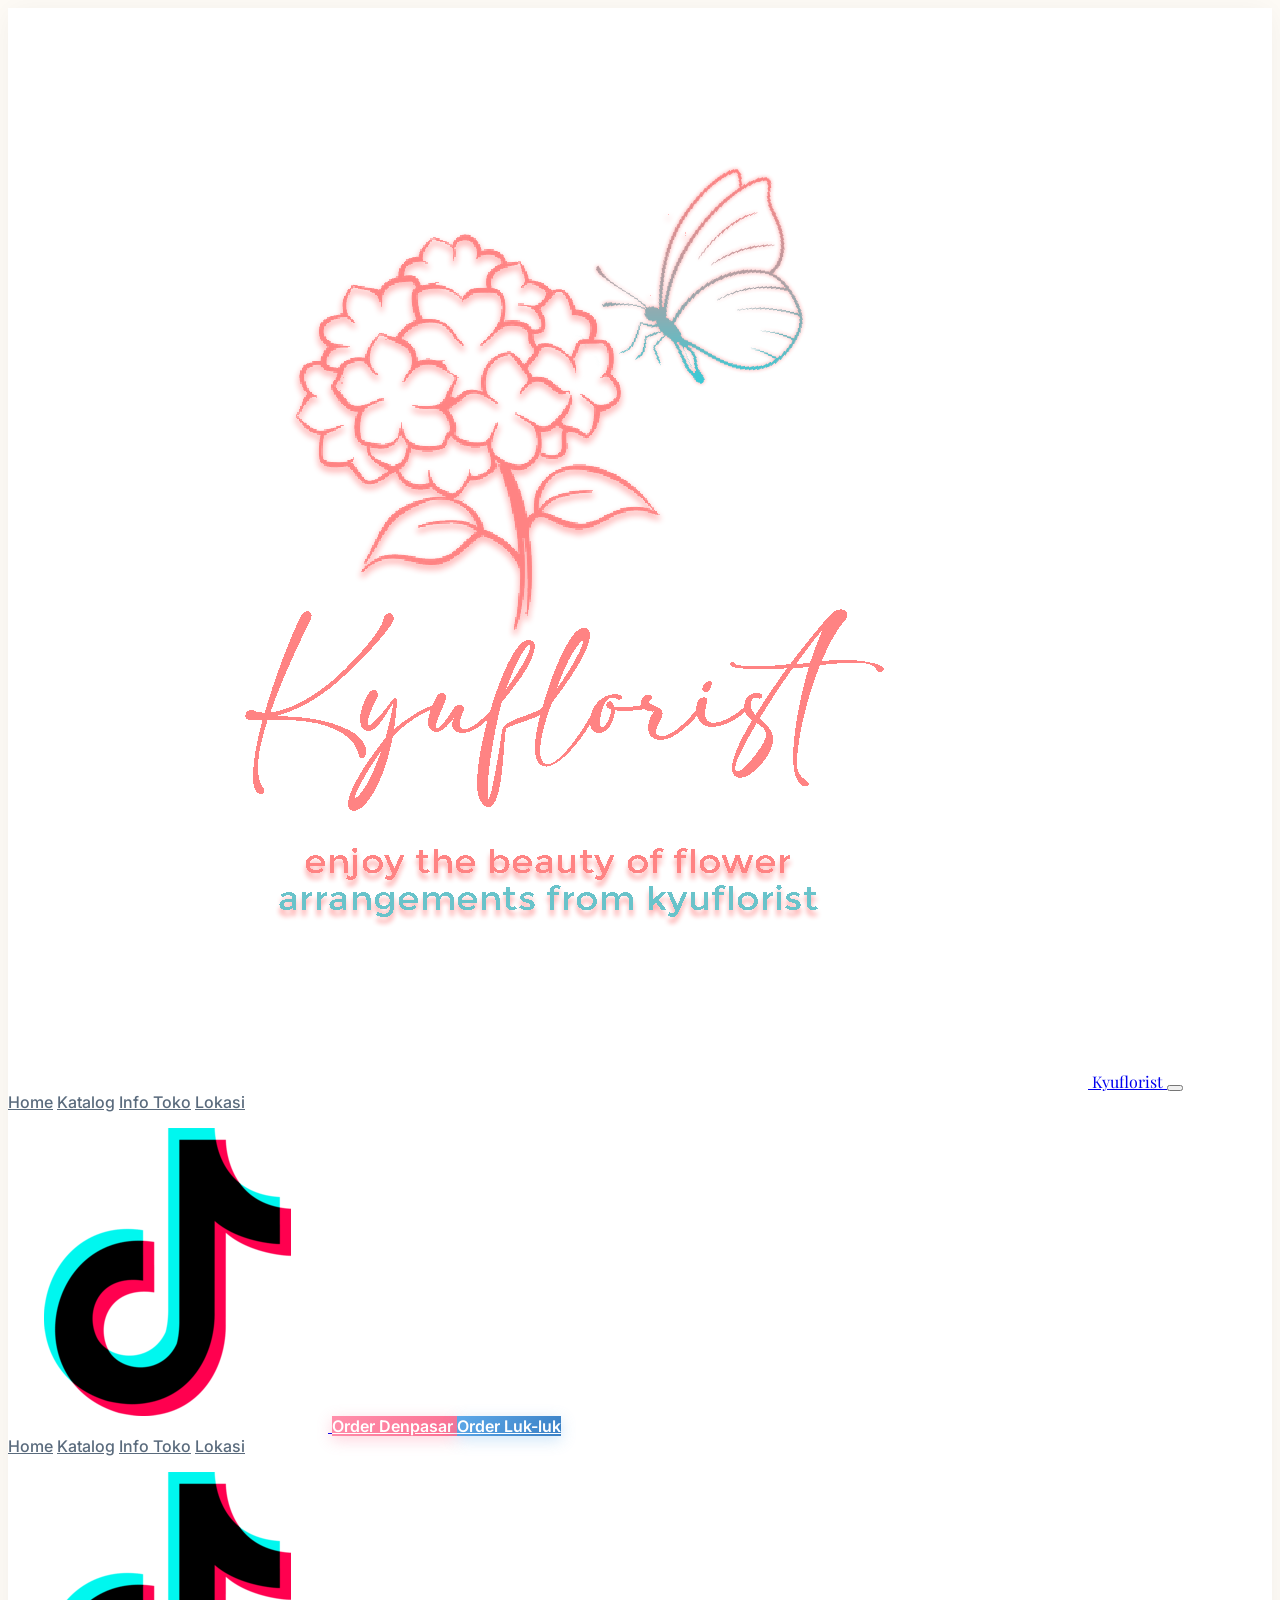
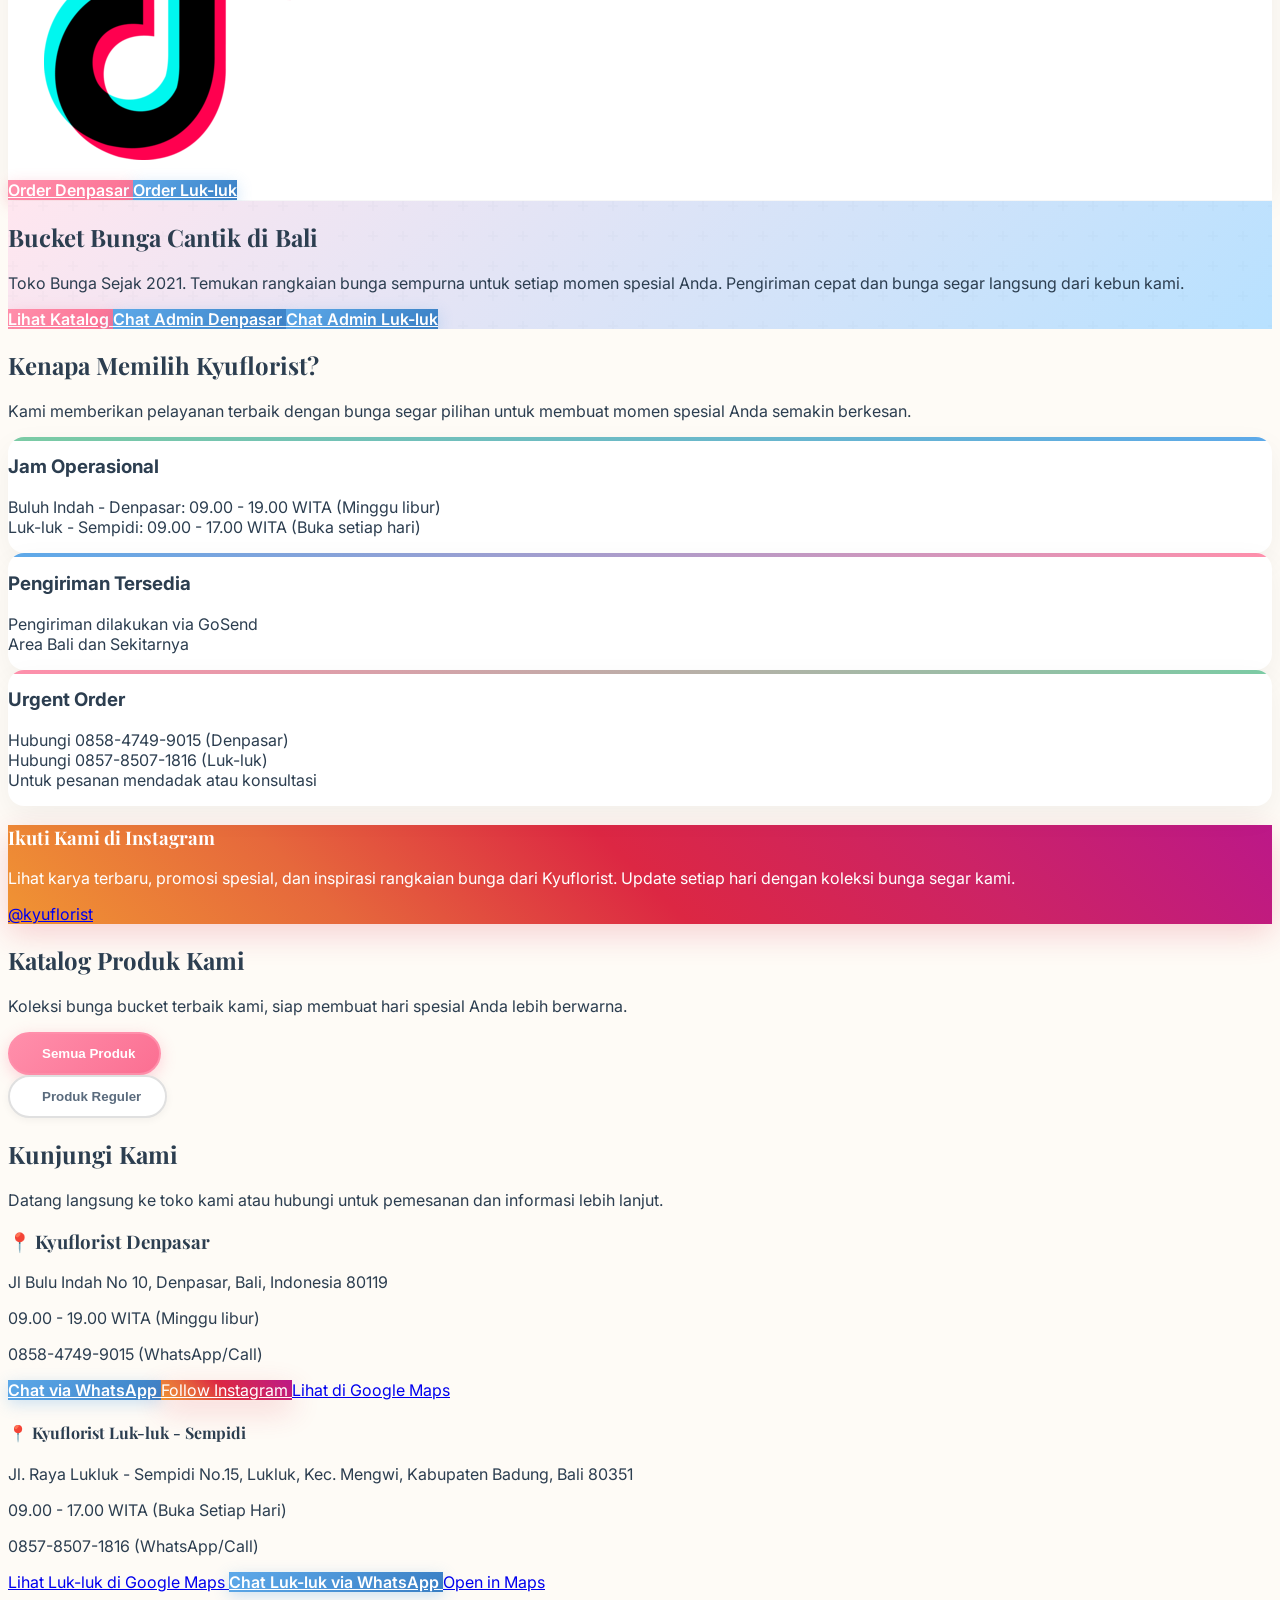
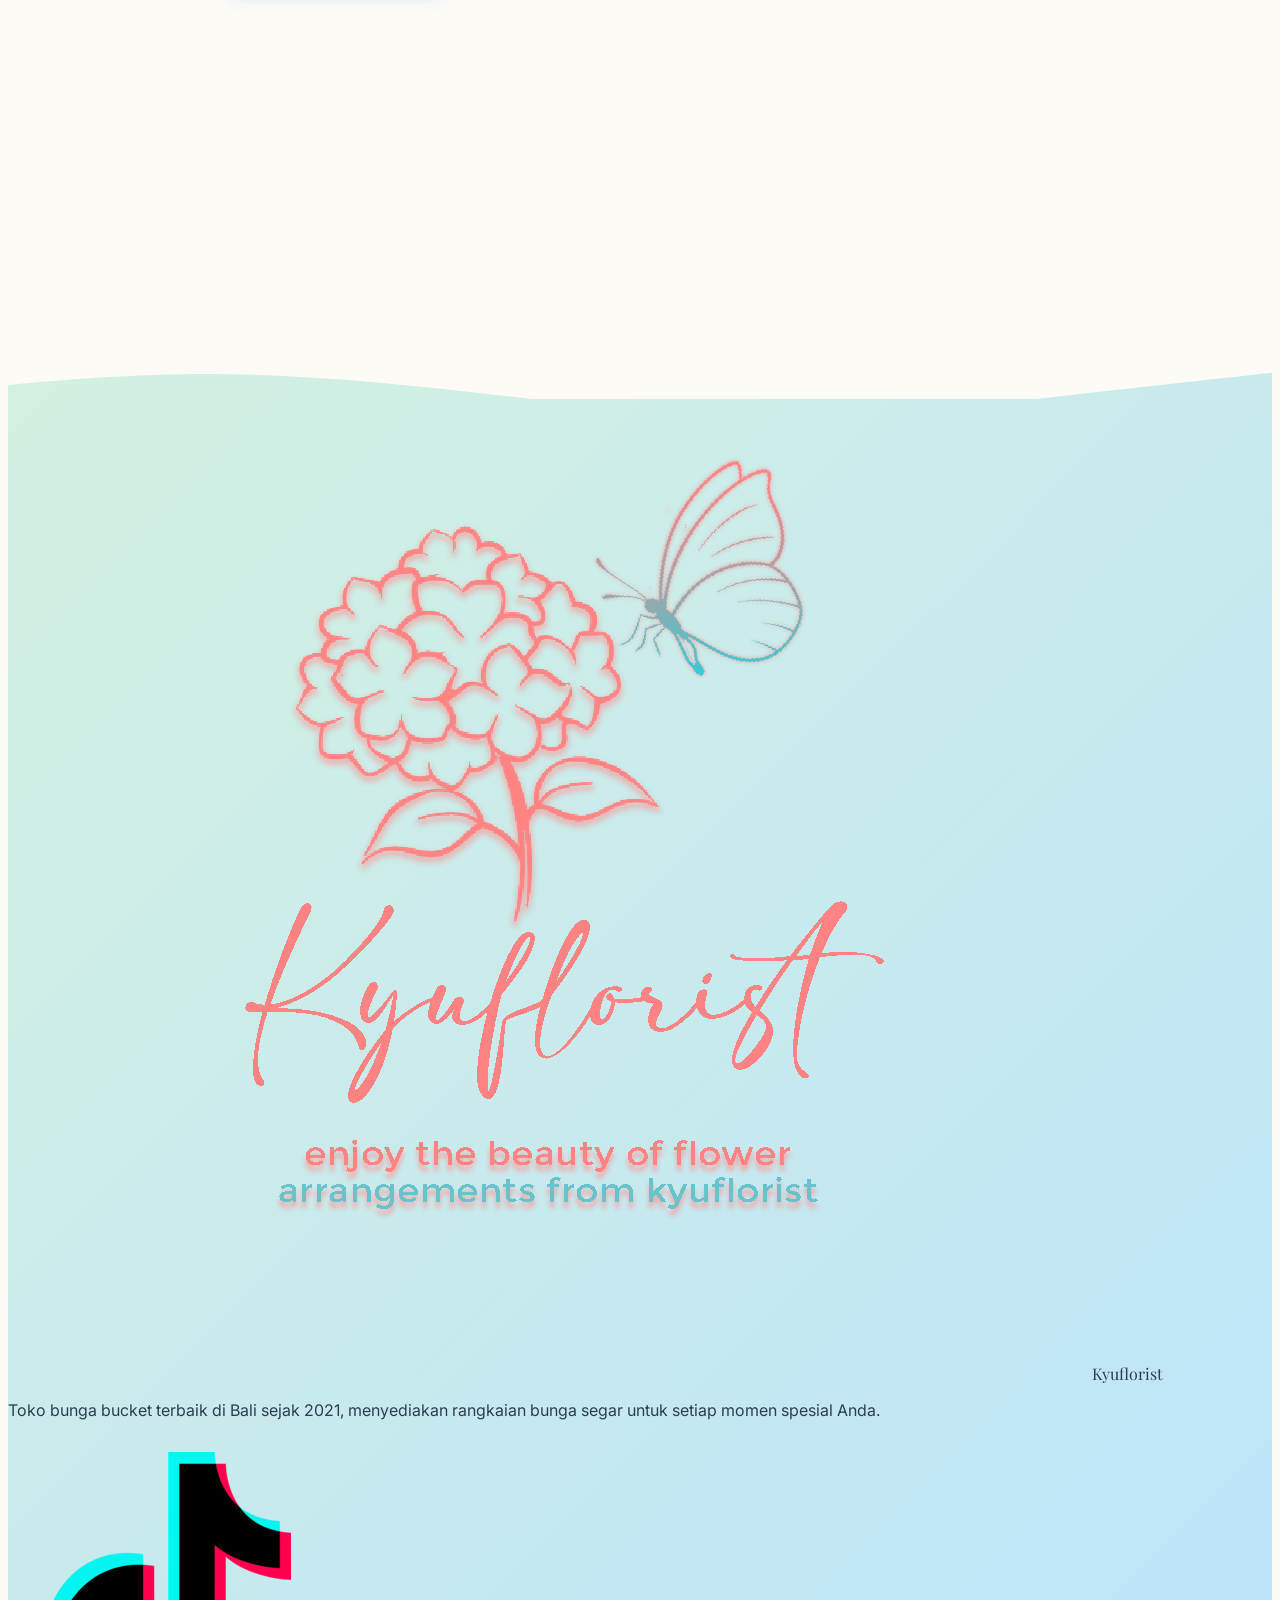
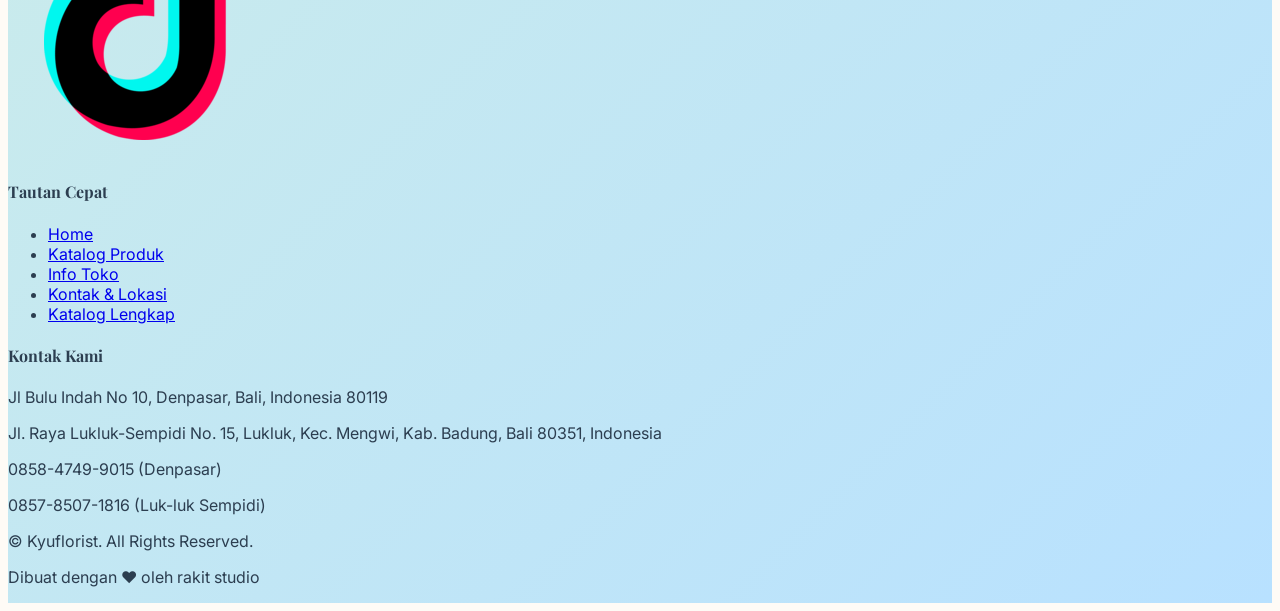
==== index.html @ 52cc54e8 "Update konten kontak, admin (Denpasar/Luk-luk), jam operasional, footer tahun 2025-2026" ====
<!DOCTYPE html>
<html lang="id">

<head>
    <meta charset="UTF-8">
    <meta name="viewport" content="width=device-width, initial-scale=1.0">
    <title>Kyuflorist - Toko Bunga Bucket Bali | Florist Denpasar</title>

    <!-- SEO Meta Tags -->
    <meta name="description"
        content="Kyuflorist adalah toko bunga terpercaya di Bali dan Denpasar. Menyediakan buket bunga segar, money bouquet, bloom box, dan papan bunga untuk berbagai acara. Pesan sekarang dengan harga terjangkau!">
    <meta name="keywords"
        content="kyuflorist, toko bunga bali, toko bunga denpasar, florist bali, florist denpasar, bouquet bali, buket bunga denpasar, bunga segar bali, toko bunga online bali, bunga ulang tahun bali, bunga wisuda bali, papan bunga bali, bloom box bali, money bouquet bali, bunga pernikahan bali, korean bouquet bali, human size bouquet bali">
    <meta name="author" content="Kyuflorist">
    <meta name="robots" content="index, follow">
    <meta name="language" content="Indonesian">
    <meta name="geo.region" content="ID-BA">
    <meta name="geo.placename" content="Denpasar, Bali">
    <meta name="geo.position" content="-8.670458;115.212631">
    <meta name="ICBM" content="-8.670458, 115.212631">

    <!-- Open Graph Meta Tags for Social Media -->
    <meta property="og:title" content="Kyuflorist - Toko Bunga Bucket Bali | Florist Denpasar">
    <meta property="og:description"
        content="Toko bunga terpercaya di Bali dan Denpasar. Menyediakan bouquet segar, money bouquet, bloom box, dan papan bunga. Pesan sekarang!">
    <meta property="og:type" content="website">
    <meta property="og:url" content="https://kyuflorist.com">
    <meta property="og:image" content="https://kyuflorist.com/foto-produk/68bff876-e204-4130-b235-073fa09ea63d-0.jpg">
    <meta property="og:locale" content="id_ID">
    <meta property="og:site_name" content="Kyuflorist">

    <!-- Twitter Card Meta Tags -->
    <meta name="twitter:card" content="summary_large_image">
    <meta name="twitter:title" content="Kyuflorist - Toko Bunga Bucket Bali | Florist Denpasar">
    <meta name="twitter:description"
        content="Toko bunga terpercaya di Bali dan Denpasar. Menyediakan bouquet segar, money bouquet, bloom box untuk berbagai acara.">
    <meta name="twitter:image" content="https://kyuflorist.com/foto-produk/68bff876-e204-4130-b235-073fa09ea63d-0.jpg">

    <!-- Canonical URL -->
    <link rel="canonical" href="https://kyuflorist.com">

    <!-- Schema.org Structured Data -->
    <script type="application/ld+json">
    {
      "@context": "https://schema.org",
      "@type": "LocalBusiness",
      "name": "Kyuflorist",
      "description": "Toko bunga terpercaya di Bali dan Denpasar menyediakan bouquet segar, money bouquet, bloom box, dan papan bunga",
      "image": "https://kyuflorist.com/foto-produk/68bff876-e204-4130-b235-073fa09ea63d-0.jpg",
      "telephone": "+6285847499015",
      "address": {
        "@type": "PostalAddress",
        "addressLocality": "Denpasar",
        "addressRegion": "Bali",
        "addressCountry": "ID"
      },
      "geo": {
        "@type": "GeoCoordinates",
        "latitude": "-8.670458",
        "longitude": "115.212631"
      },
      "url": "https://kyuflorist.com",
      "priceRange": "Rp 50.000 - Rp 600.000",
    "openingHours": ["Mo-Sa 09:00-19:00"],
      "paymentAccepted": "Cash, Transfer",
      "currenciesAccepted": "IDR",
      "areaServed": {
        "@type": "City",
        "name": "Bali"
      },
      "sameAs": [
        "https://www.instagram.com/kyuflorist"
      ]
    }
    </script>

    <!-- Tailwind CSS -->
    <script src="https://cdn.tailwindcss.com"></script>

    <!-- Google Fonts -->
    <link rel="preconnect" href="https://fonts.googleapis.com">
    <link rel="preconnect" href="https://fonts.gstatic.com" crossorigin>
    <link
        href="https://fonts.googleapis.com/css2?family=Inter:wght@300;400;500;600;700&family=Playfair+Display:wght@700;800&display=swap"
        rel="stylesheet">

    <!-- Lucide Icons -->
    <script src="https://unpkg.com/lucide@latest"></script>
    <link rel="icon" type="image/png" href="kyuflorist logo.png">

    <!-- Custom CSS -->
    <link rel="stylesheet" href="style.css">
</head>

<body>
    <!-- Header -->
    <header class="sticky top-0 z-50" id="main-header">
        <div class="container mx-auto px-6 py-4">
            <div class="flex justify-between items-center">
                <a href="#" class="flex items-center space-x-3">
                    <img src="kyuflorist logo.png" alt="Kyuflorist Logo" class="h-14 w-auto">
                    <span class="text-xl font-bold font-display hidden md:block">Kyuflorist</span>
                </a>

                <!-- Mobile Menu Button -->
                <button id="mobile-menu-button" class="md:hidden text-gray-700 focus:outline-none">
                    <i data-lucide="menu" class="w-8 h-8"></i>
                </button>

                <nav class="hidden md:flex space-x-8 items-center">
                    <a href="#hero" class="nav-link">Home</a>
                    <a href="#products" class="nav-link">Katalog</a>
                    <a href="#info" class="nav-link">Info Toko</a>
                    <a href="#contact" class="nav-link">Lokasi</a>
                </nav>

                <div class="hidden md:flex items-center space-x-3">
                    <a href="https://www.tiktok.com/@bucket_kyuflorist" target="_blank"
                        class="p-2 rounded-full bg-white shadow-sm hover:shadow-md transition">
                        <img src="tik-tok.png" alt="TikTok" class="h-5 w-5">
                    </a>
                    <a href="https://wa.me/6285847499015" target="_blank"
                        class="btn-primary px-5 py-2.5 rounded-full flex items-center space-x-2">
                        <i data-lucide="zap" class="w-4 h-4"></i>
                        <span>Order Denpasar</span>
                    </a>
                    <a href="https://wa.me/6285785071816" target="_blank"
                        class="btn-secondary px-5 py-2.5 rounded-full flex items-center space-x-2">
                        <i data-lucide="message-circle" class="w-4 h-4"></i>
                        <span>Order Luk-luk</span>
                    </a>
                </div>
            </div>

            <!-- Mobile Menu -->
            <div id="mobile-menu"
                class="md:hidden bg-white mt-4 rounded-lg shadow-xl overflow-hidden transition-all duration-300 max-h-0">
                <div class="px-6 py-4 flex flex-col space-y-4">
                    <a href="#hero" class="nav-link py-2">Home</a>
                    <a href="#products" class="nav-link py-2">Katalog</a>
                    <a href="#info" class="nav-link py-2">Info Toko</a>
                    <a href="#contact" class="nav-link py-2">Lokasi</a>
                    <div class="pt-2 border-t border-gray-100">
                        <a href="https://www.tiktok.com/@bucket_kyuflorist" target="_blank"
                            class="p-2 rounded-full bg-gray-50">
                            <img src="tik-tok.png" alt="TikTok" class="h-5 w-5">
                        </a>
                        <div class="mt-3 grid gap-2">
                            <a href="https://wa.me/6285847499015" target="_blank"
                                class="btn-primary px-5 py-2.5 rounded-full flex items-center justify-center space-x-2 text-sm">
                                <i data-lucide="zap" class="w-4 h-4"></i>
                                <span>Order Denpasar</span>
                            </a>
                            <a href="https://wa.me/6285785071816" target="_blank"
                                class="btn-secondary px-5 py-2.5 rounded-full flex items-center justify-center space-x-2 text-sm">
                                <i data-lucide="message-circle" class="w-4 h-4"></i>
                                <span>Order Luk-luk</span>
                            </a>
                        </div>
                    </div>
                </div>
            </div>
        </div>
    </header>

    <main>
        <!-- Hero Section -->
        <section id="hero" class="hero-section py-24 md:py-32 px-6 relative">
            <div class="hero-pattern"></div>
            <div class="container mx-auto relative z-10">
                <div class="max-w-3xl mx-auto text-center">
                    <h1 class="hero-title text-4xl md:text-5xl lg:text-6xl font-display font-bold mb-6">
                        <span class="block">Bucket Bunga Cantik</span>
                        <span class="text-transparent bg-clip-text bg-gradient-to-r from-pink-500 to-blue-500">di
                            Bali</span>
                    </h1>
                    <p class="text-lg md:text-xl text-gray-700 mb-8 leading-relaxed">
                        Toko Bunga Sejak 2021. Temukan rangkaian bunga sempurna untuk setiap momen spesial Anda.
                        Pengiriman cepat dan bunga segar langsung dari kebun kami.
                    </p>
                    <div class="flex flex-col sm:flex-row justify-center gap-4">
                        <a href="#products" class="btn-primary px-8 py-3.5 rounded-full text-lg font-semibold">
                            Lihat Katalog
                        </a>
                        <a href="https://wa.me/6285847499015" target="_blank"
                            class="btn-secondary px-8 py-3.5 rounded-full text-lg font-semibold flex items-center justify-center gap-2">
                            <i data-lucide="message-circle"></i>
                            Chat Admin Denpasar
                        </a>
                        <a href="https://wa.me/6285785071816" target="_blank"
                            class="btn-secondary px-8 py-3.5 rounded-full text-lg font-semibold flex items-center justify-center gap-2">
                            <i data-lucide="message-circle"></i>
                            Chat Admin Luk-luk
                        </a>
                    </div>
                </div>
            </div>
        </section>



        <!-- Info Section -->
        <section id="info" class="py-16 md:py-24 bg-white">
            <div class="container mx-auto px-6">
                <div class="text-center mb-16">
                    <h2 class="text-3xl md:text-4xl font-display font-bold mb-4">Kenapa Memilih Kyuflorist?</h2>
                    <p class="text-gray-600 max-w-2xl mx-auto">
                        Kami memberikan pelayanan terbaik dengan bunga segar pilihan untuk membuat momen spesial Anda
                        semakin berkesan.
                    </p>
                </div>

                <div class="info-grid grid md:grid-cols-3 gap-8 max-w-6xl mx-auto">
                    <div class="info-card clock p-8 text-center">
                        <div class="w-16 h-16 mx-auto mb-6 rounded-full bg-green-50 flex items-center justify-center">
                            <i data-lucide="clock" class="w-8 h-8 text-green-600"></i>
                        </div>
                        <h3 class="text-xl font-bold mb-3">Jam Operasional</h3>
                        <p class="text-gray-600">
                            Buluh Indah - Denpasar: 09.00 - 19.00 WITA (Minggu libur)<br>
                            Luk-luk - Sempidi: 09.00 - 17.00 WITA (Buka setiap hari)
                        </p>
                    </div>

                    <div class="info-card truck p-8 text-center">
                        <div class="w-16 h-16 mx-auto mb-6 rounded-full bg-blue-50 flex items-center justify-center">
                            <i data-lucide="truck" class="w-8 h-8 text-blue-600"></i>
                        </div>
                        <h3 class="text-xl font-bold mb-3">Pengiriman Tersedia</h3>
                        <p class="text-gray-600">
                            Pengiriman dilakukan via GoSend<br>
                            Area Bali dan Sekitarnya
                        </p>
                    </div>

                    <div class="info-card phone p-8 text-center">
                        <div class="w-16 h-16 mx-auto mb-6 rounded-full bg-pink-50 flex items-center justify-center">
                            <i data-lucide="phone-call" class="w-8 h-8 text-pink-600"></i>
                        </div>
                        <h3 class="text-xl font-bold mb-3">Urgent Order</h3>
                        <p class="text-gray-600">
                            Hubungi 0858-4749-9015 (Denpasar)<br>
                            Hubungi 0857-8507-1816 (Luk-luk)<br>
                            Untuk pesanan mendadak atau konsultasi
                        </p>
                    </div>
                </div>

                <!-- Instagram Card -->
                <div class="mt-20 max-w-4xl mx-auto">
                    <div class="instagram-card rounded-2xl overflow-hidden">
                        <div class="p-8 md:p-10 flex flex-col md:flex-row items-center gap-8">
                            <div
                                class="w-24 h-24 md:w-32 md:h-32 rounded-full bg-white flex items-center justify-center flex-shrink-0">
                                <i data-lucide="instagram" class="w-12 h-12 text-pink-500"></i>
                            </div>
                            <div class="text-center md:text-left">
                                <h3 class="text-2xl md:text-3xl font-display font-bold mb-2">Ikuti Kami di Instagram
                                </h3>
                                <p class="text-white/90 mb-6 max-w-md">
                                    Lihat karya terbaru, promosi spesial, dan inspirasi rangkaian bunga dari Kyuflorist.
                                    Update setiap hari dengan koleksi bunga segar kami.
                                </p>
                                <a href="https://www.instagram.com/kyuflorist/" target="_blank"
                                    class="inline-block bg-white text-pink-600 px-8 py-3 rounded-full font-bold hover:bg-gray-100 transition transform hover:-translate-y-1">
                                    @kyuflorist
                                </a>
                            </div>
                        </div>
                    </div>
                </div>
            </div>
        </section>

        <!-- Products Section -->
        <section id="products" class="py-20 md:py-28 bg-gradient-to-b from-white to-gray-50">
            <div class="container mx-auto px-6">
                <div class="text-center mb-16">
                    <h2 class="text-3xl md:text-4xl font-display font-bold mb-4">Katalog Produk Kami</h2>
                    <p class="text-gray-600 max-w-2xl mx-auto">
                        Koleksi bunga bucket terbaik kami, siap membuat hari spesial Anda lebih berwarna.
                    </p>
                </div>

                <!-- Category Filters -->
                <div class="flex flex-wrap justify-center gap-4 mb-12">
                    <button class="category-btn active" data-category="all">
                        <i data-lucide="grid-3x3" class="w-4 h-4"></i>
                        <span>Semua Produk</span>
                    </button>

                    <button class="category-btn" data-category="regular">
                        <i data-lucide="flower-2" class="w-4 h-4"></i>
                        <span>Produk Reguler</span>
                    </button>
                </div>

                <div id="product-grid" class="grid grid-cols-1 sm:grid-cols-2 md:grid-cols-3 lg:grid-cols-4 gap-8">
                    <!-- Products will be loaded here by script.js -->
                </div>
            </div>
        </section>

        <!-- Product Modal -->
        <div id="product-modal"
            class="modal fixed inset-0 bg-black/60 z-50 flex items-center justify-center p-4 hidden">
            <div
                class="modal-content bg-white rounded-2xl max-w-3xl w-full max-h-[90vh] overflow-y-auto shadow-xl transform transition-transform duration-300 scale-95">
                <div class="p-6 relative">
                    <button id="close-modal" class="absolute top-4 right-4 text-gray-400 hover:text-gray-600">
                        <i data-lucide="x" class="w-7 h-7"></i>
                    </button>

                    <div class="grid md:grid-cols-2 gap-8 mt-8">
                        <div class="bg-gray-100 rounded-xl flex items-center justify-center overflow-hidden">
                            <img id="modal-image" src="" alt="Product" class="w-full h-full object-cover">
                        </div>

                        <div class="flex flex-col justify-center">
                            <h3 id="modal-title" class="text-3xl font-display font-bold mb-3"></h3>
                            <p id="modal-description" class="text-gray-600 mb-4"></p>
                            <div id="modal-price" class="text-2xl font-bold text-pink-500 my-4"></div>

                            <p class="text-sm text-gray-500 mb-3">Pilih admin untuk lanjut chat:</p>
                            <div class="grid gap-3">
                                <a href="#" id="modal-chat-pusat" target="_blank"
                                    class="btn-primary w-full py-3.5 rounded-lg font-semibold flex items-center justify-center gap-2">
                                    <i data-lucide="message-circle"></i>
                                    Chat Admin Denpasar
                                </a>
                                <a href="#" id="modal-chat-cabang" target="_blank"
                                    class="btn-secondary w-full py-3.5 rounded-lg font-semibold flex items-center justify-center gap-2">
                                    <i data-lucide="message-circle"></i>
                                    Chat Admin Luk-luk
                                </a>
                            </div>
                        </div>
                    </div>
                </div>
            </div>
        </div>




        <!-- Contact & Location Section -->
        <section id="contact" class="py-20 md:py-28 bg-gradient-to-b from-gray-50 to-tea-green">
            <div class="container mx-auto px-6">
                <div class="text-center mb-16">
                    <h2 class="text-3xl md:text-4xl font-display font-bold mb-4">Kunjungi Kami</h2>
                    <p class="text-gray-600 max-w-2xl mx-auto">
                        Datang langsung ke toko kami atau hubungi untuk pemesanan dan informasi lebih lanjut.
                    </p>
                </div>

                <div class="max-w-6xl mx-auto bg-white rounded-2xl shadow-lg overflow-hidden">
                    <div class="flex flex-col md:flex-row">
                        <div class="w-full md:w-1/2 p-8 md:p-10">
                            <div class="rounded-xl border border-gray-100 bg-gray-50 p-6 md:p-7">
                                <h3 class="text-2xl font-display font-bold mb-6">📍 Kyuflorist Denpasar</h3>
                                <div class="space-y-4">
                                    <div class="flex items-start gap-4">
                                        <i data-lucide="map-pin" class="w-5 h-5 text-blue-500 mt-1 flex-shrink-0"></i>
                                        <p>Jl Bulu Indah No 10, Denpasar, Bali, Indonesia 80119</p>
                                    </div>
                                    <div class="flex items-start gap-4">
                                        <i data-lucide="clock" class="w-5 h-5 text-green-500 mt-1 flex-shrink-0"></i>
                                        <p>09.00 - 19.00 WITA (Minggu libur)</p>
                                    </div>
                                    <div class="flex items-start gap-4">
                                        <i data-lucide="phone" class="w-5 h-5 text-pink-500 mt-1 flex-shrink-0"></i>
                                        <p>0858-4749-9015 (WhatsApp/Call)</p>
                                    </div>
                                </div>

                                <div class="mt-8 space-y-4">
                                    <a href="https://wa.me/6285847499015" target="_blank"
                                        class="btn-secondary w-full py-3.5 rounded-lg font-semibold flex items-center justify-center gap-2">
                                        <i data-lucide="message-circle"></i>
                                        Chat via WhatsApp
                                    </a>
                                    <a href="https://www.instagram.com/kyuflorist/" target="_blank"
                                        class="instagram-card w-full py-3.5 rounded-lg font-semibold flex items-center justify-center gap-2">
                                        <i data-lucide="instagram"></i>
                                        Follow Instagram
                                    </a>
                                    <a href="https://maps.app.goo.gl/DcHYoi6f1o79T3c9A" target="_blank"
                                        class="bg-gradient-to-r from-blue-400 to-blue-600 text-white w-full py-3.5 rounded-lg font-semibold flex items-center justify-center gap-2">
                                        <i data-lucide="map-pin"></i>
                                        Lihat di Google Maps
                                    </a>
                                </div>
                            </div>

                            <div class="mt-6 rounded-xl border border-blue-100 bg-blue-50/40 p-6 md:p-7">
                                <h4 class="text-xl font-display font-bold mb-4">📍 Kyuflorist Luk-luk - Sempidi</h4>
                                <div class="space-y-4">
                                    <div class="flex items-start gap-4">
                                        <i data-lucide="map-pin" class="w-5 h-5 text-blue-500 mt-1 flex-shrink-0"></i>
                                        <p>Jl. Raya Lukluk - Sempidi No.15, Lukluk, Kec. Mengwi, Kabupaten Badung, Bali 80351</p>
                                    </div>
                                    <div class="flex items-start gap-4">
                                        <i data-lucide="clock" class="w-5 h-5 text-green-500 mt-1 flex-shrink-0"></i>
                                        <p>09.00 - 17.00 WITA (Buka Setiap Hari)</p>
                                    </div>
                                    <div class="flex items-start gap-4">
                                        <i data-lucide="phone" class="w-5 h-5 text-pink-500 mt-1 flex-shrink-0"></i>
                                        <p>0857-8507-1816 (WhatsApp/Call)</p>
                                    </div>
                                </div>
                                <a href="https://maps.app.goo.gl/Dyb6abgp1joWPY9Z8" target="_blank"
                                    class="mt-5 bg-gradient-to-r from-blue-400 to-blue-600 text-white w-full py-3.5 rounded-lg font-semibold flex items-center justify-center gap-2">
                                    <i data-lucide="map-pin"></i>
                                    Lihat Luk-luk di Google Maps
                                </a>

                                <a href="https://wa.me/6285785071816" target="_blank"
                                    class="mt-4 btn-secondary w-full py-3.5 rounded-lg font-semibold flex items-center justify-center gap-2">
                                    <i data-lucide="message-circle"></i>
                                    Chat Luk-luk via WhatsApp
                                </a>

                                <a href="https://maps.app.goo.gl/Dyb6abgp1joWPY9Z8" target="_blank"
                                    class="mt-5 relative block overflow-hidden rounded-lg border border-blue-100 h-56"
                                    aria-label="Open Kyuflorist Luk-luk di Google Maps">
                                    <span
                                        class="absolute top-3 right-3 z-10 bg-white/95 text-blue-700 text-sm font-semibold px-3 py-1.5 rounded-full shadow">
                                        Open in Maps
                                    </span>
                                    <iframe
                                        src="https://www.google.com/maps?output=embed&q=Kyuflorist%20Luk%20Luk"
                                        class="pointer-events-none" width="100%" height="100%" style="border:0;"
                                        allowfullscreen="" loading="lazy"
                                        referrerpolicy="no-referrer-when-downgrade">
                                    </iframe>
                                </a>
                            </div>

                        </div>
                        <div class="w-full md:w-1/2 h-72 md:h-[430px]">
                            <iframe
                                src="https://www.google.com/maps/embed?pb=!1m18!1m12!1m3!1d3944.498818882046!2d115.1982186748981!3d-8.643340191402246!2m3!1f0!2f0!3f0!3m2!1i1024!2i768!4f13.1!3m3!1m2!1s0x2dd23f7a09855555%3A0x8c7855f52b6d1b7b!2sJl.%20Bulu%20Indah%20No.10%2C%20Pemecutan%20Kaja%2C%20Kec.%20Denpasar%20Utara%2C%20Kota%20Denpasar%2C%20Bali%2080111!5e0!3m2!1sid!2sid!4v1717920000000!5m2!1sid!2sid"
                                width="100%" height="100%" style="border:0;" allowfullscreen="" loading="lazy"
                                referrerpolicy="no-referrer-when-downgrade">
                            </iframe>
                        </div>
                    </div>
                </div>
            </div>
        </section>
    </main>

    <!-- Footer -->
    <footer class="pt-24 pb-12 relative">
        <div class="footer-wave"></div>
        <div class="footer-content container mx-auto px-6">
            <div class="flex flex-col md:flex-row justify-between gap-10 mb-12">
                <div class="md:w-1/3">
                    <div class="flex items-center gap-3 mb-6">
                        <img src="kyuflorist logo.png" alt="Kyuflorist Logo" class="h-12 w-auto">
                        <span class="text-xl font-display font-bold">Kyuflorist</span>
                    </div>
                    <p class="text-gray-700 mb-4">
                        Toko bunga bucket terbaik di Bali sejak 2021, menyediakan rangkaian bunga segar untuk setiap
                        momen spesial Anda.
                    </p>
                    <div class="flex gap-4 mt-6">
                        <a href="https://www.instagram.com/kyuflorist/" target="_blank"
                            class="bg-white/20 p-2.5 rounded-full hover:bg-white/30 transition">
                            <i data-lucide="instagram" class="w-5 h-5"></i>
                        </a>
                        <a href="https://wa.me/6285847499015" target="_blank"
                            class="bg-white/20 p-2.5 rounded-full hover:bg-white/30 transition">
                            <i data-lucide="message-circle" class="w-5 h-5"></i>
                        </a>
                        <a href="https://wa.me/6285785071816" target="_blank"
                            class="bg-white/20 p-2.5 rounded-full hover:bg-white/30 transition">
                            <i data-lucide="message-circle" class="w-5 h-5"></i>
                        </a>
                        <a href="https://www.tiktok.com/@bucket_kyuflorist" target="_blank"
                            class="bg-white/20 p-2.5 rounded-full hover:bg-white/30 transition">
                            <img src="tik-tok.png" alt="TikTok" class="w-5 h-5">
                        </a>
                    </div>
                </div>

                <div class="md:w-1/3">
                    <h4 class="font-display font-bold text-lg mb-6">Tautan Cepat</h4>
                    <ul class="space-y-3">
                        <li><a href="#hero" class="footer-link inline-block">Home</a></li>
                        <li><a href="#products" class="footer-link inline-block">Katalog Produk</a></li>
                        <li><a href="#info" class="footer-link inline-block">Info Toko</a></li>
                        <li><a href="#contact" class="footer-link inline-block">Kontak & Lokasi</a></li>
                        <li><a href="https://drive.google.com/drive/folders/1hEIvZRPXCxnrgsUY-rz-JyoYmRroHSYs"
                                target="_blank" class="footer-link inline-block">Katalog Lengkap</a></li>
                    </ul>
                </div>

                <div class="md:w-1/3">
                    <h4 class="font-display font-bold text-lg mb-6">Kontak Kami</h4>
                    <div class="space-y-4">
                        <div class="flex items-start gap-3">
                            <i data-lucide="map-pin" class="w-5 h-5 mt-1 flex-shrink-0"></i>
                            <p>Jl Bulu Indah No 10, Denpasar, Bali, Indonesia 80119</p>
                        </div>
                        <div class="flex items-start gap-3">
                            <i data-lucide="map-pin" class="w-5 h-5 mt-1 flex-shrink-0"></i>
                            <p>Jl. Raya Lukluk-Sempidi No. 15, Lukluk, Kec. Mengwi, Kab. Badung, Bali 80351, Indonesia</p>
                        </div>
                        <div class="flex items-center gap-3">
                            <i data-lucide="phone" class="w-5 h-5"></i>
                            <p>0858-4749-9015 (Denpasar)</p>
                        </div>
                        <div class="flex items-center gap-3">
                            <i data-lucide="phone" class="w-5 h-5"></i>
                            <p>0857-8507-1816 (Luk-luk Sempidi)</p>
                        </div>
                        <!-- <div class="flex items-center gap-3">
                            <i data-lucide="mail" class="w-5 h-5"></i>
                            <p>kyuflorist@gmail.com</p>
                        </div> -->
                    </div>
                </div>
            </div>

            <div class="pt-8 border-t border-white/20 text-center">
                <p>&copy; <span id="year"></span> Kyuflorist. All Rights Reserved.</p>
                <p class="text-sm mt-2 opacity-80">Dibuat dengan ❤️ oleh rakit studio</p>
            </div>
        </div>
    </footer>

    <!-- Custom JS -->
    <script src="script.js"></script>
</body>


</html>
---- style.css ----
/* 
Dokumentasi CSS untuk Kyuflorist

Palet Warna:
- Soft Pink: #FFE6EF (Latar belakang lembut)
- Pink Accent: #FF8FAB (Aksen utama, tombol)
- Pink Dark: #FB6F92 (Gradien tombol)
- Ocean Blue: #B8E1FF (Latar belakang gradien)
- Blue Accent: #5DA9E9 (Aksen sekunder)
- Blue Dark: #3A7FC4 (Gradien tombol sekunder)
- Tea Green: #D4F1E0 (Latar belakang footer)
- Green Accent: #7BCBA4 (Aksen info card)
- Green Dark: #5AA786 (Aksen info card)
- Text Dark: #2C3E50 (Teks utama)
- Text Medium: #5A6B7D (Teks sekunder, link navigasi)
- Text Light: #8A9BAD (Teks petunjuk)
- BG Light: #FEFBF6 (Latar belakang utama body)
- BG Offwhite: #FFF9F2 (Latar belakang alternatif)

Font:
- Inter: Font utama untuk teks umum.
- Playfair Display: Font display untuk judul utama.

Struktur:
1.  **Root & Body**: Pengaturan variabel warna global dan gaya dasar body.
2.  **Header**: Gaya untuk header, termasuk efek blur saat scroll.
3.  **Navigasi**: Efek hover dan garis bawah pada link navigasi.
4.  **Tombol**: Gaya untuk tombol utama (pink) dan sekunder (biru) dengan gradien dan efek hover.
5.  **Hero Section**: Latar belakang gradien dengan pola SVG.
6.  **Info Cards**: Kartu informasi dengan bayangan, efek hover, dan garis aksen warna.
7.  **Instagram Card**: Kartu khusus dengan gradien Instagram.
8.  **Product Grid**: Gaya untuk grid produk e-commerce.
9.  **Floating Animation**: Animasi mengambang untuk elemen dekoratif.
10. **Footer**: Latar belakang gradien dengan bentuk gelombang SVG.
11. **Modal**: Jendela pop-up untuk detail produk.
12. **Responsive**: Penyesuaian layout untuk layar mobile (di bawah 768px).
*/

:root {
    /* Color Palette */
    --soft-pink: #FFE6EF;
    --pink-accent: #FF8FAB;
    --pink-dark: #FB6F92;

    --ocean-blue: #B8E1FF;
    --blue-accent: #5DA9E9;
    --blue-dark: #3A7FC4;

    --tea-green: #D4F1E0;
    --green-accent: #7BCBA4;
    --green-dark: #5AA786;

    --text-dark: #2C3E50;
    --text-medium: #5A6B7D;
    --text-light: #8A9BAD;

    --bg-light: #FEFBF6;
    --bg-offwhite: #FFF9F2;
}

body {
    font-family: 'Inter', sans-serif;
    background-color: var(--bg-light);
    color: var(--text-dark);
    overflow-x: hidden;
    scroll-behavior: smooth;
}

.font-display {
    font-family: 'Playfair Display', serif;
}

/* Header Styles */
header {
    background: rgba(255, 255, 255, 0.92);
    backdrop-filter: blur(12px);
    box-shadow: 0 2px 30px rgba(0, 0, 0, 0.05);
    border-bottom: 1px solid rgba(0, 0, 0, 0.03);
    transition: all 0.4s ease;
}

header.scrolled {
    box-shadow: 0 4px 20px rgba(0, 0, 0, 0.08);
    background: rgba(255, 255, 255, 0.98);
}

.nav-link {
    position: relative;
    padding: 8px 0;
    font-weight: 500;
    color: var(--text-medium);
    transition: all 0.3s ease;
}

.nav-link:hover {
    color: var(--text-dark);
}

.nav-link::after {
    content: '';
    position: absolute;
    bottom: 0;
    left: 0;
    width: 0;
    height: 2px;
    background: var(--pink-accent);
    transition: width 0.3s ease;
}

.nav-link:hover::after {
    width: 100%;
}

/* Button Styles */
.btn-primary {
    background: linear-gradient(135deg, var(--pink-accent) 0%, var(--pink-dark) 100%);
    color: white;
    box-shadow: 0 4px 15px rgba(251, 111, 146, 0.3);
    transition: all 0.3s ease;
    font-weight: 600;
}

.btn-primary:hover {
    transform: translateY(-2px);
    box-shadow: 0 6px 20px rgba(251, 111, 146, 0.4);
}

.btn-secondary {
    background: linear-gradient(135deg, var(--blue-accent) 0%, var(--blue-dark) 100%);
    color: white;
    box-shadow: 0 4px 15px rgba(93, 169, 233, 0.3);
    transition: all 0.3s ease;
    font-weight: 600;
}

.btn-secondary:hover {
    transform: translateY(-2px);
    box-shadow: 0 6px 20px rgba(93, 169, 233, 0.4);
}

/* Hero Section */
.hero-section {
    background: linear-gradient(135deg, var(--soft-pink) 0%, var(--ocean-blue) 100%);
    position: relative;
    overflow: hidden;
}

.hero-pattern {
    position: absolute;
    top: 0;
    left: 0;
    width: 100%;
    height: 100%;
    opacity: 0.1;
    background-image: url("data:image/svg+xml,%3Csvg width='60' height='60' viewBox='0 0 60 60' xmlns='http://www.w3.org/2000/svg'%3E%3Cg fill='none' fill-rule='evenodd'%3E%3Cg fill='%232C3E50' fill-opacity='0.2'%3E%3Cpath d='M36 34v-4h-2v4h-4v2h4v4h2v-4h4v-2h-4zm0-30V0h-2v4h-4v2h4v4h2V6h4V4h-4zM6 34v-4H4v4H0v2h4v4h2v-4h4v-2H6zM6 4V0H4v4H0v2h4v4h2V6h4V4H6z'/%3E%3C/g%3E%3C/g%3E%3C/svg%3E");
}

/* Info Cards */
.info-card {
    background: white;
    border-radius: 16px;
    box-shadow: 0 10px 30px rgba(0, 0, 0, 0.05);
    transition: all 0.4s ease;
    overflow: hidden;
    position: relative;
}

.info-card:hover {
    transform: translateY(-8px);
    box-shadow: 0 15px 40px rgba(0, 0, 0, 0.1);
}

.info-card::before {
    content: '';
    position: absolute;
    top: 0;
    left: 0;
    width: 100%;
    height: 4px;
}

.info-card.clock::before {
    background: linear-gradient(90deg, var(--green-accent), var(--blue-accent));
}

.info-card.truck::before {
    background: linear-gradient(90deg, var(--blue-accent), var(--pink-accent));
}

.info-card.phone::before {
    background: linear-gradient(90deg, var(--pink-accent), var(--green-accent));
}

/* Instagram Card */
.instagram-card {
    background: linear-gradient(45deg, #f09433 0%, #e6683c 25%, #dc2743 50%, #cc2366 75%, #bc1888 100%);
    color: white;
    transition: all 0.4s ease;
    box-shadow: 0 10px 30px rgba(220, 39, 67, 0.2);
}

.instagram-card:hover {
    transform: translateY(-5px) rotate(1deg);
    box-shadow: 0 15px 40px rgba(220, 39, 67, 0.3);
}

/* Product Grid */
.product-card {
    transition: all 0.3s ease;
}

.product-card:hover {
    transform: translateY(-8px);
    box-shadow: 0 15px 40px rgba(0, 0, 0, 0.1);
}

.product-card img {
    transition: transform 0.3s ease;
}

.product-card:hover img {
    transform: scale(1.05);
}

/* Modal Styles */
.modal.hidden {
    display: none;
}

.modal {
    transition: background-color 0.3s ease;
}

.modal-content {
    transition: transform 0.3s ease;
}

#close-modal {
    transition: transform 0.3s ease, color 0.3s ease;
}

#close-modal:hover {
    transform: rotate(90deg);
    color: var(--pink-dark);
}

/* Category Filter Buttons */
.category-btn {
    display: flex;
    align-items: center;
    gap: 8px;
    padding: 12px 24px;
    background: white;
    border: 2px solid #E0E0E0;
    border-radius: 50px;
    font-weight: 600;
    color: var(--text-medium);
    cursor: pointer;
    transition: all 0.3s ease;
    box-shadow: 0 2px 8px rgba(0, 0, 0, 0.05);
}

.category-btn:hover {
    transform: translateY(-2px);
    box-shadow: 0 4px 12px rgba(0, 0, 0, 0.1);
    border-color: var(--pink-accent);
    color: var(--pink-accent);
}

.category-btn.active {
    background: linear-gradient(135deg, var(--pink-accent) 0%, var(--pink-dark) 100%);
    color: white;
    border-color: var(--pink-accent);
    box-shadow: 0 4px 15px rgba(251, 111, 146, 0.3);
}


/* Floating Animation */
.floating {
    animation: float 6s ease-in-out infinite;
}

@keyframes float {
    0% {
        transform: translateY(0px) rotate(0deg);
    }

    50% {
        transform: translateY(-20px) rotate(5deg);
    }

    100% {
        transform: translateY(0px) rotate(0deg);
    }
}

/* Footer Styles */
footer {
    background: linear-gradient(135deg, var(--tea-green) 0%, var(--ocean-blue) 100%);
    position: relative;
    overflow: hidden;
}

.footer-wave {
    position: absolute;
    top: -1px;
    left: 0;
    width: 100%;
    height: 100px;
    background: url("data:image/svg+xml,%3Csvg xmlns='http://www.w3.org/2000/svg' viewBox='0 0 1440 100'%3E%3Cpath fill='%23FEFBF6' fill-opacity='1' d='M0,96L48,90C96,85,192,75,288,75C384,75,480,85,576,96C672,107,768,117,864,117.3C960,117,1056,107,1152,96C1248,85,1344,75,1392,69.3L1440,64L1440,0L1392,0C1344,0,1248,0,1152,0C1056,0,960,0,864,0C768,0,672,0,576,0C480,0,384,0,288,0C192,0,96,0,48,0L0,0Z'%3E%3C/path%3E%3C/svg%3E");
    background-size: cover;
    background-position: center;
}

.footer-content {
    position: relative;
    z-index: 10;
}

.footer-link {
    position: relative;
    transition: all 0.3s ease;
}

.footer-link::after {
    content: '';
    position: absolute;
    bottom: -2px;
    left: 0;
    width: 0;
    height: 1px;
    background: currentColor;
    transition: width 0.3s ease;
}

.footer-link:hover::after {
    width: 100%;
}

/* Responsive Adjustments */
@media (max-width: 768px) {
    .hero-title {
        font-size: 2.5rem;
        line-height: 1.2;
    }

    .info-grid {
        grid-template-columns: 1fr;
        gap: 1.5rem;
    }

    .footer-links {
        flex-direction: column;
        align-items: center;
    }
}
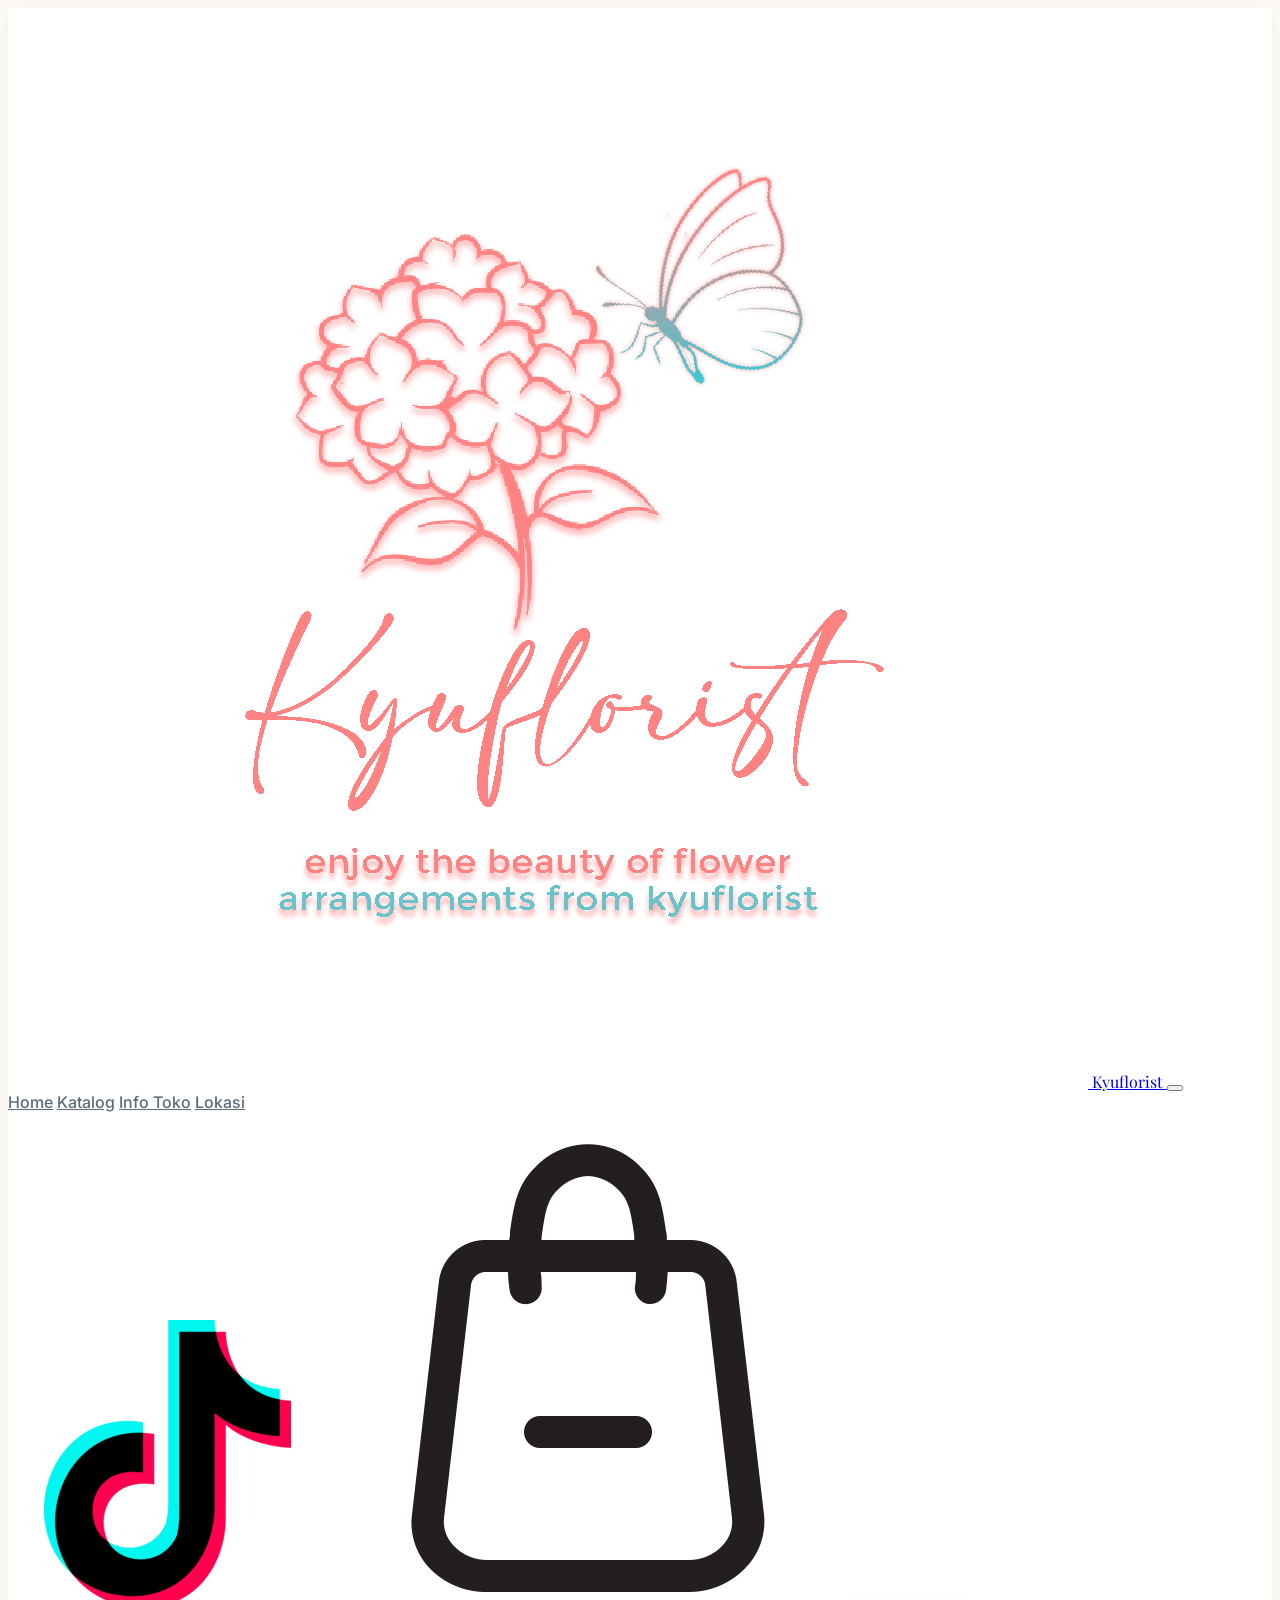
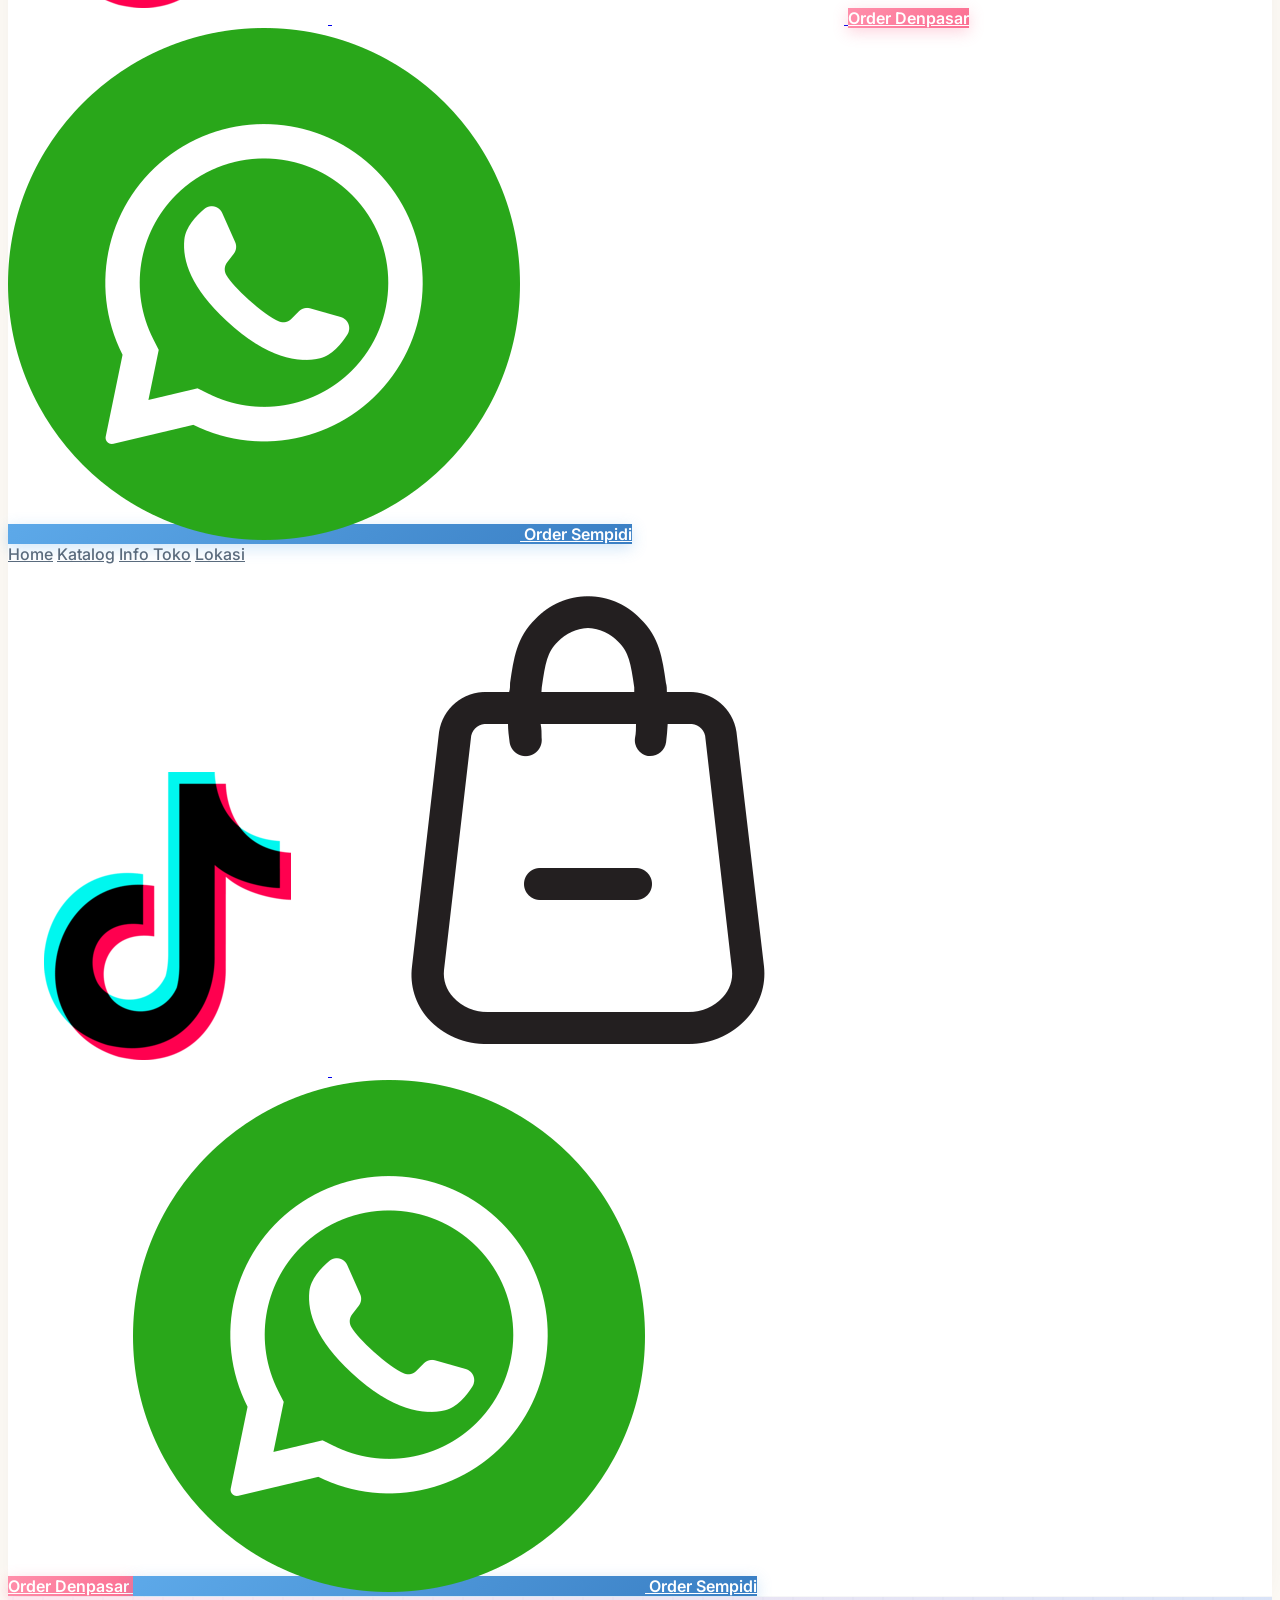
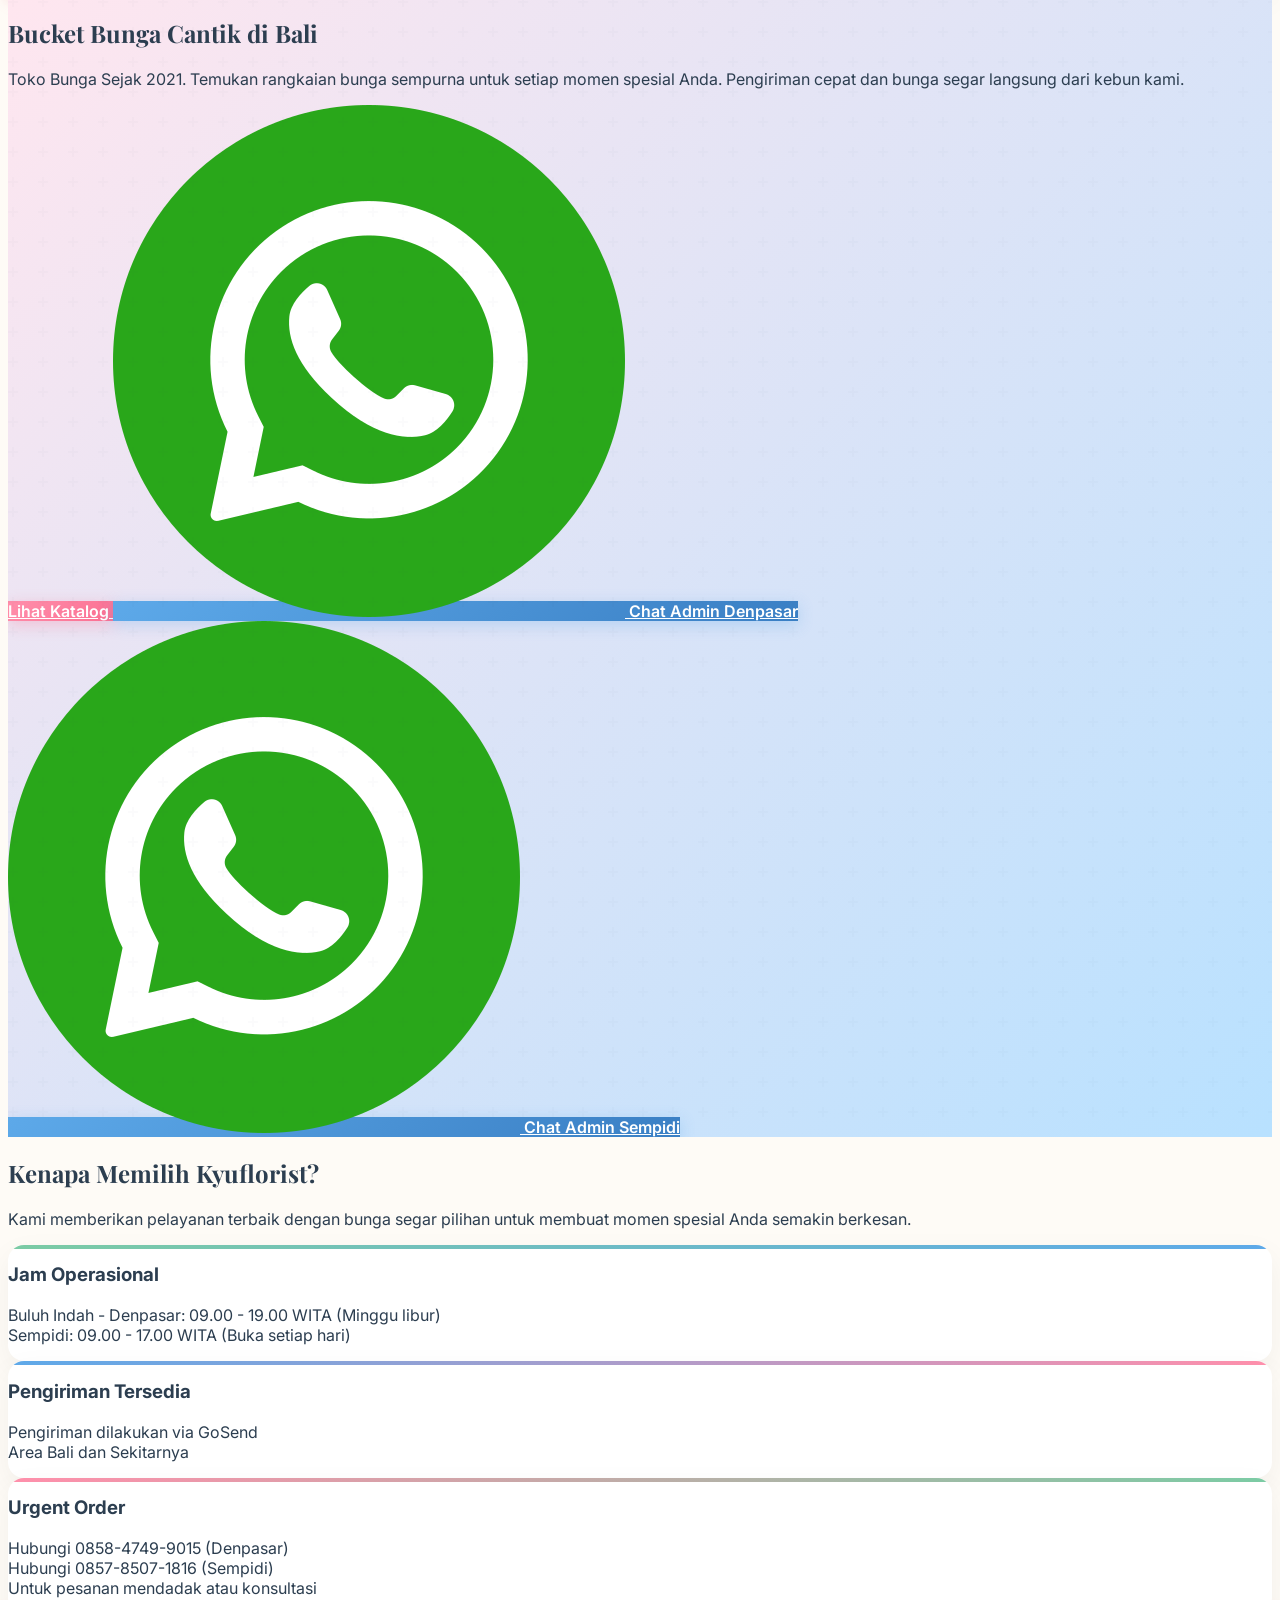
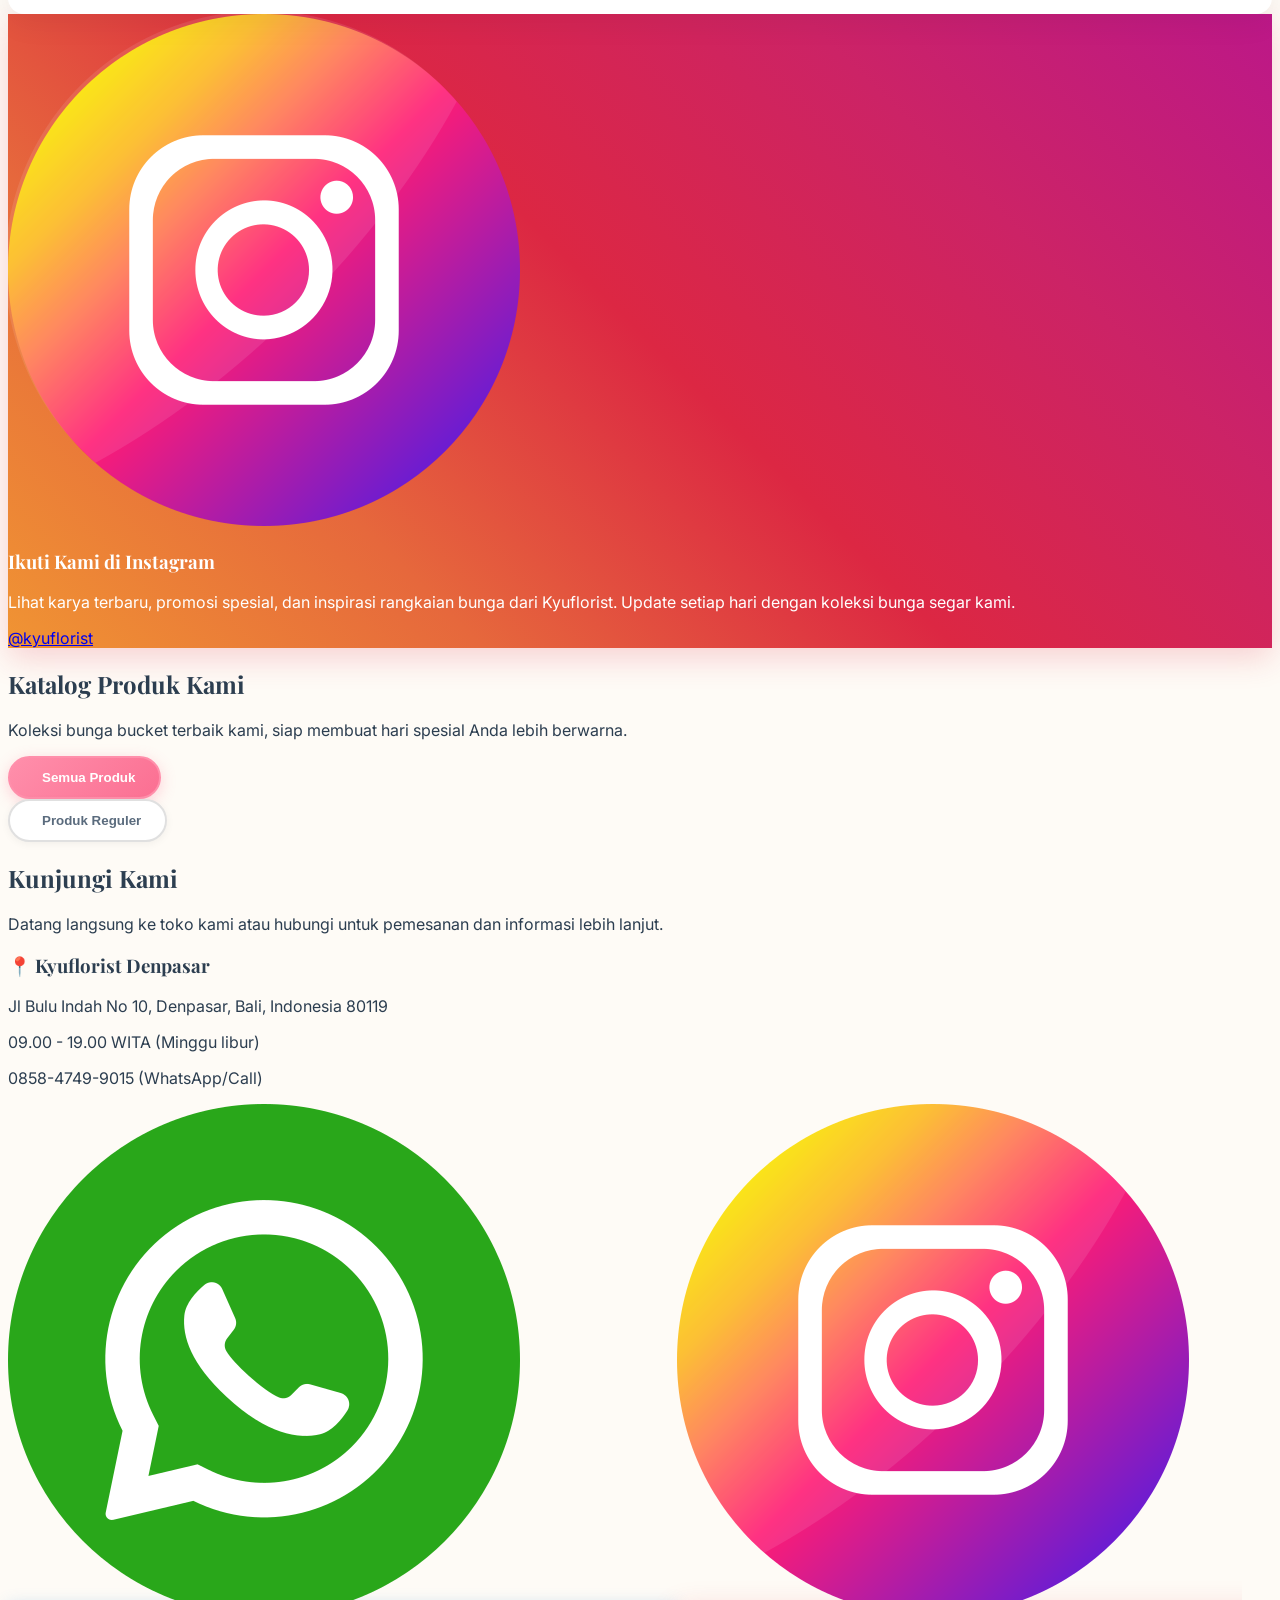
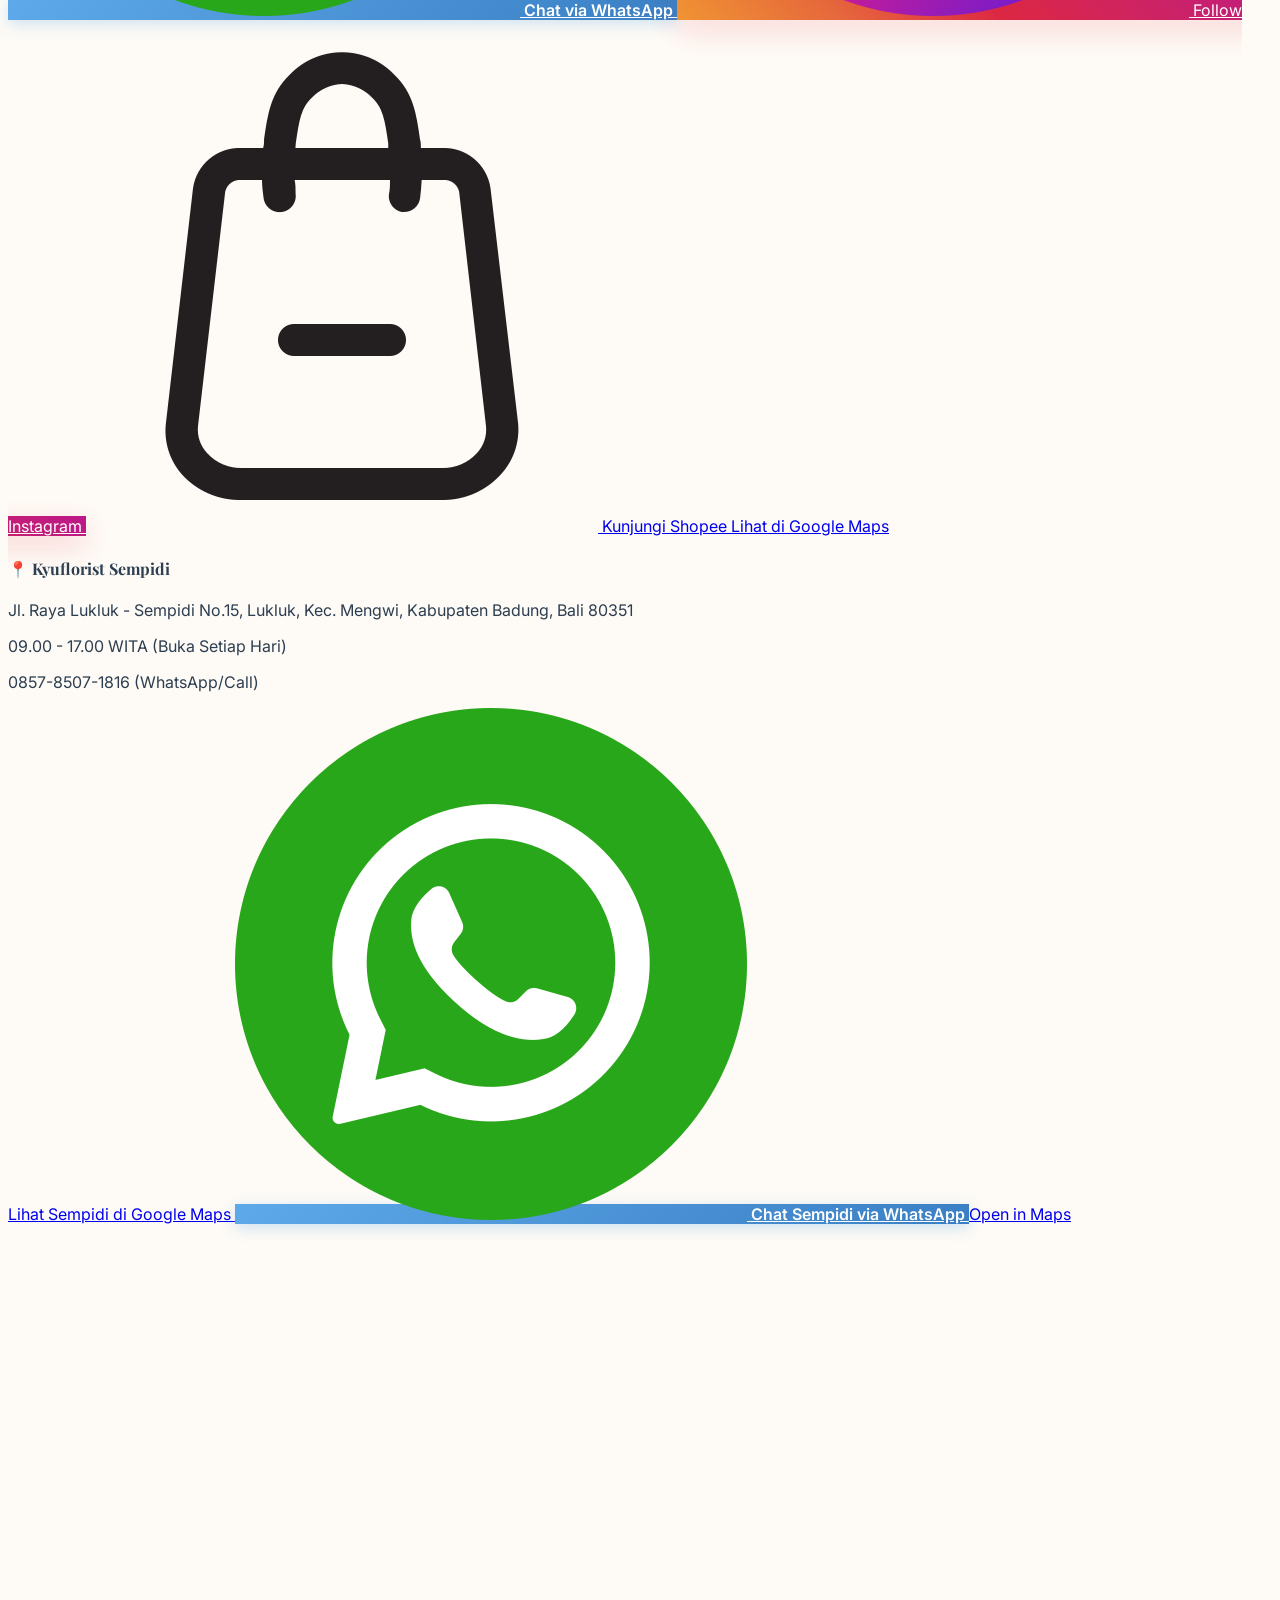
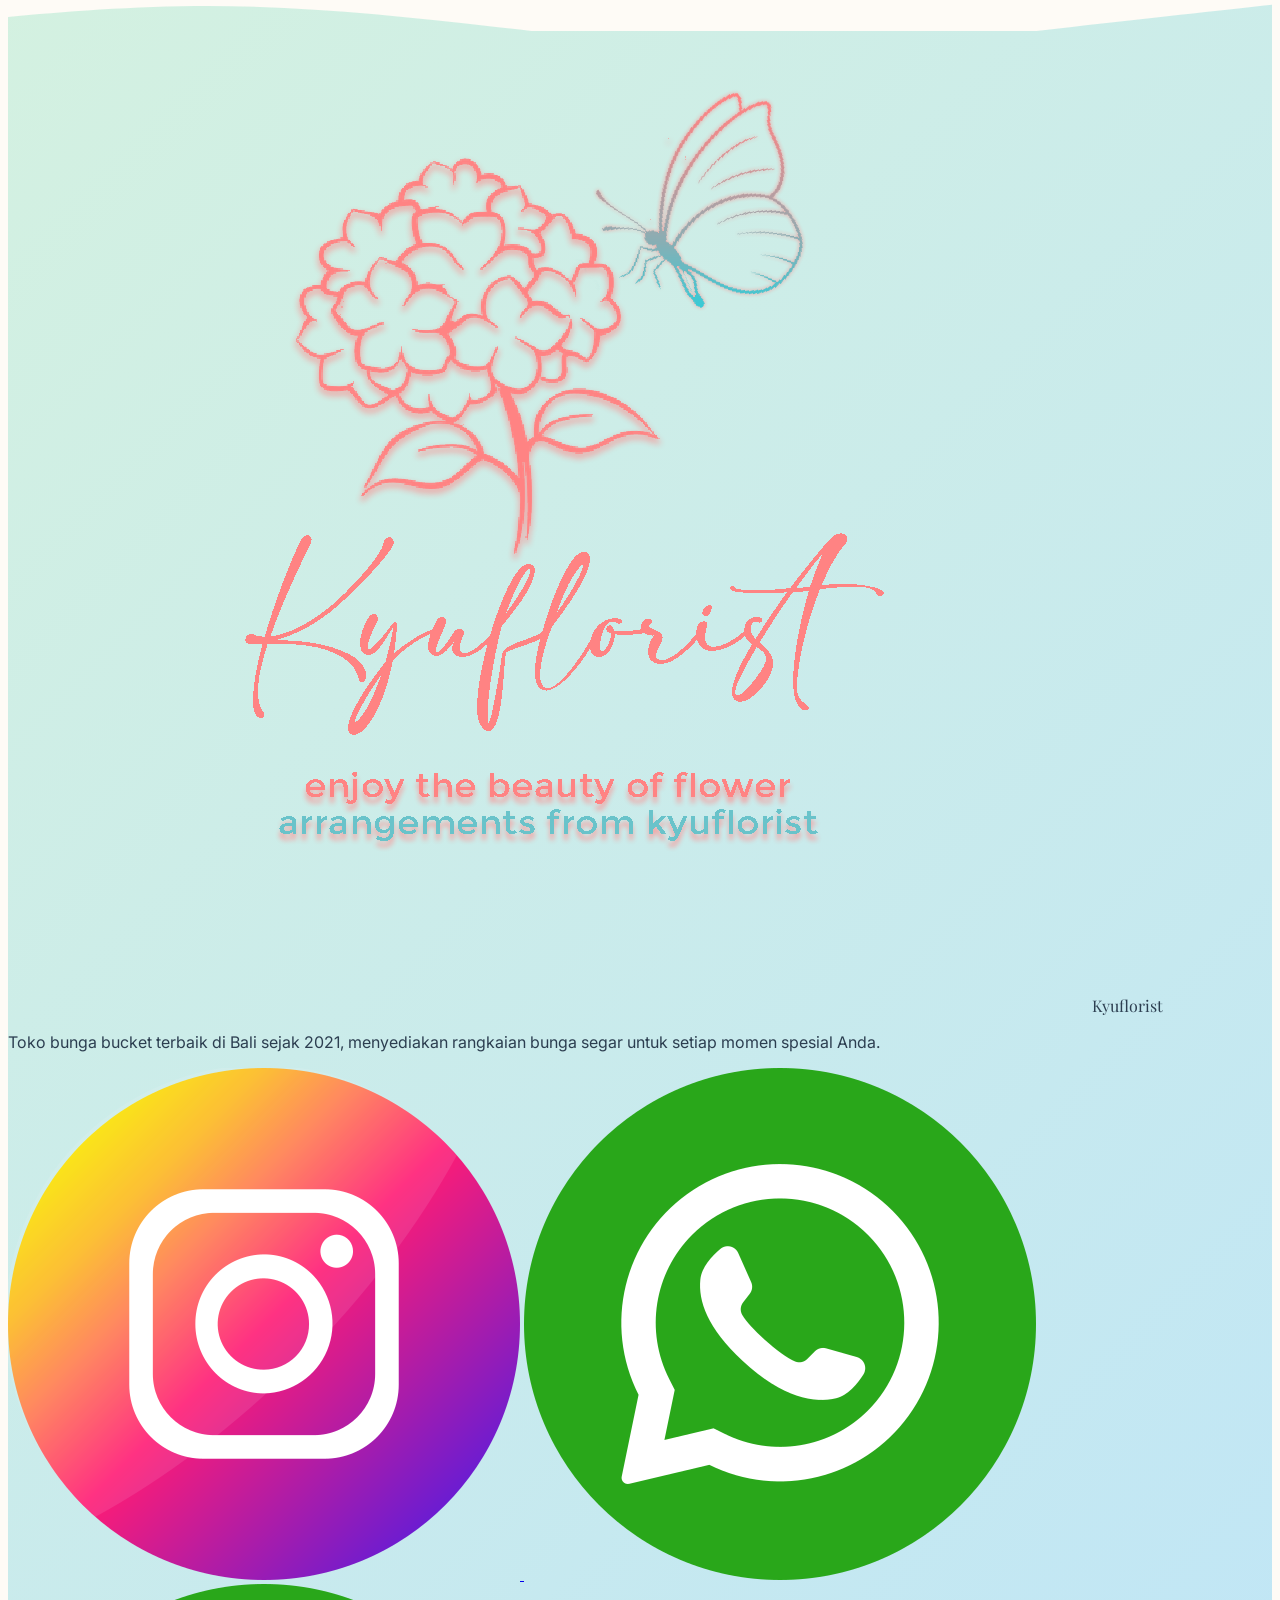
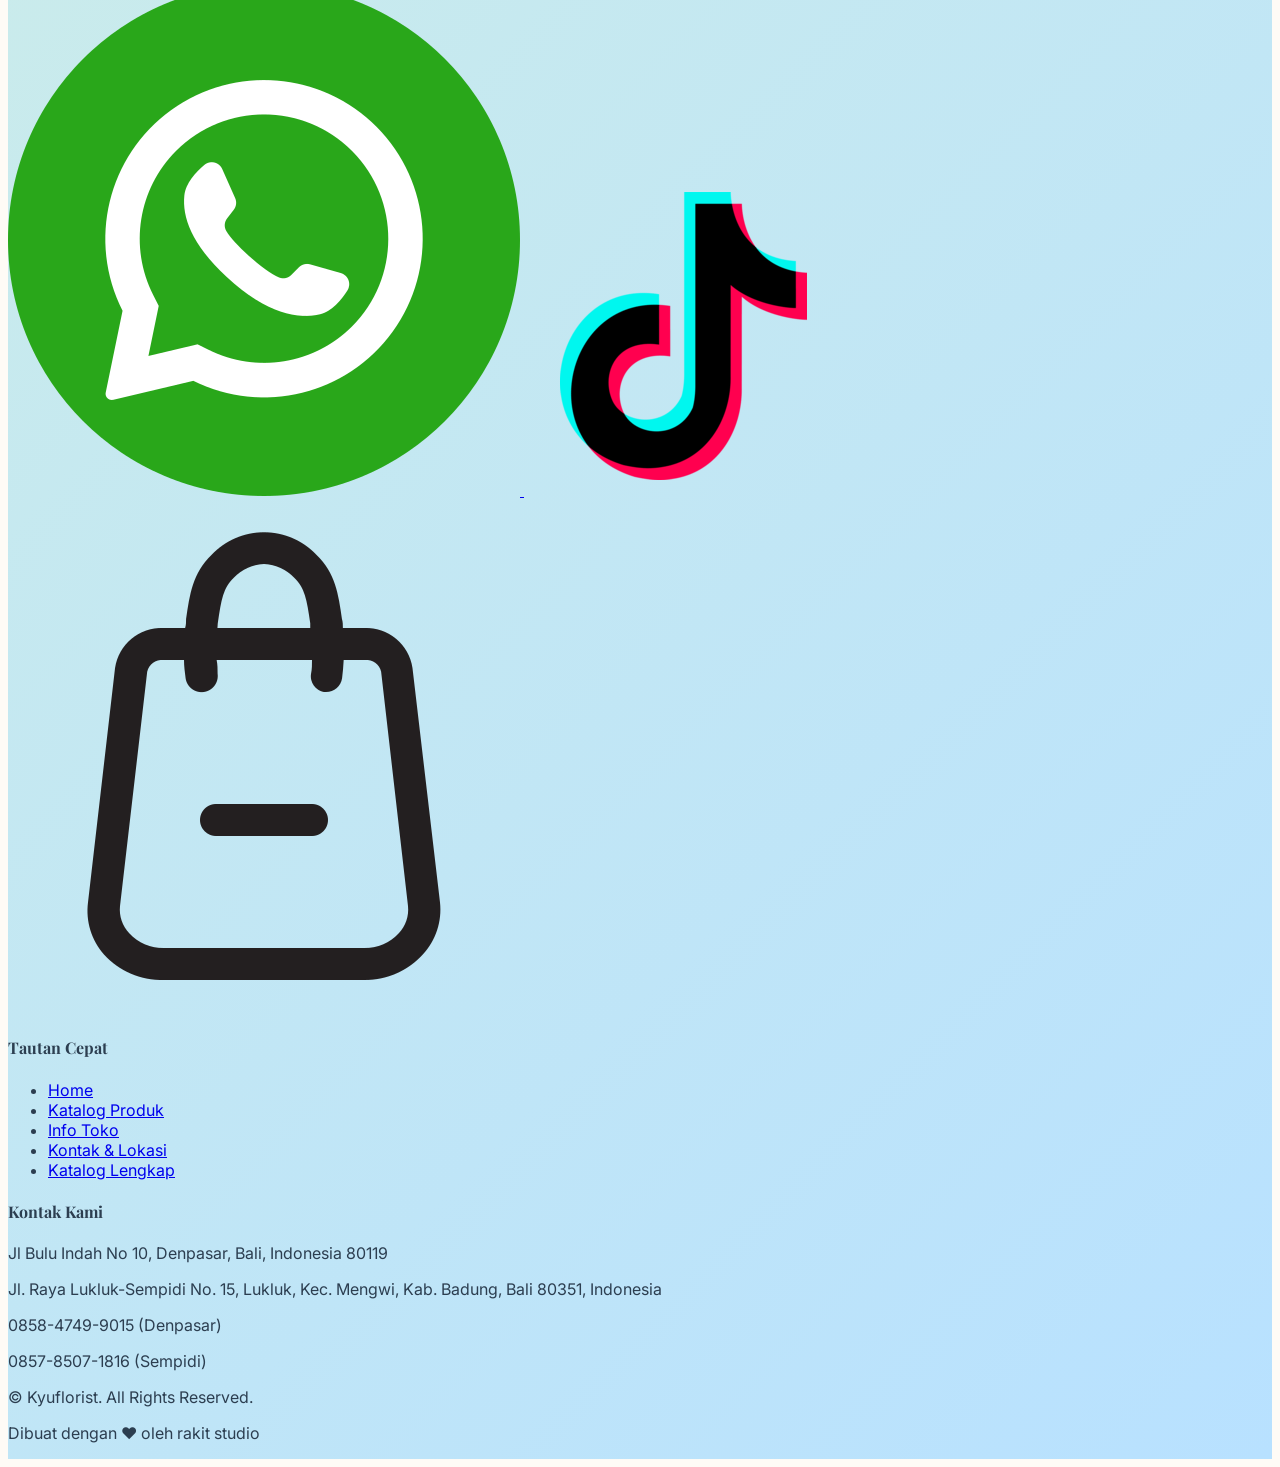
==== commit c32837be: "Add files via upload" ====
--- a/index.html
+++ b/index.html
@@ -119,6 +119,10 @@
                         class="p-2 rounded-full bg-white shadow-sm hover:shadow-md transition">
                         <img src="tik-tok.png" alt="TikTok" class="h-5 w-5">
                     </a>
+                    <a href="https://id.shp.ee/2b4qyRSn" target="_blank"
+                        class="p-2 rounded-full bg-white shadow-sm hover:shadow-md transition">
+                        <img src="delete.png" alt="Shopee" class="h-5 w-5 object-contain">
+                    </a>
                     <a href="https://wa.me/6285847499015" target="_blank"
                         class="btn-primary px-5 py-2.5 rounded-full flex items-center space-x-2">
                         <i data-lucide="zap" class="w-4 h-4"></i>
@@ -126,8 +130,8 @@
                     </a>
                     <a href="https://wa.me/6285785071816" target="_blank"
                         class="btn-secondary px-5 py-2.5 rounded-full flex items-center space-x-2">
-                        <i data-lucide="message-circle" class="w-4 h-4"></i>
-                        <span>Order Luk-luk</span>
+                        <img src="whatsapp.png" alt="WhatsApp" class="w-4 h-4 object-contain">
+                        <span>Order Sempidi</span>
                     </a>
                 </div>
             </div>
@@ -145,6 +149,10 @@
                             class="p-2 rounded-full bg-gray-50">
                             <img src="tik-tok.png" alt="TikTok" class="h-5 w-5">
                         </a>
+                        <a href="https://id.shp.ee/2b4qyRSn" target="_blank"
+                            class="p-2 rounded-full bg-gray-50 ml-2 inline-block">
+                            <img src="delete.png" alt="Shopee" class="h-5 w-5 object-contain">
+                        </a>
                         <div class="mt-3 grid gap-2">
                             <a href="https://wa.me/6285847499015" target="_blank"
                                 class="btn-primary px-5 py-2.5 rounded-full flex items-center justify-center space-x-2 text-sm">
@@ -153,8 +161,8 @@
                             </a>
                             <a href="https://wa.me/6285785071816" target="_blank"
                                 class="btn-secondary px-5 py-2.5 rounded-full flex items-center justify-center space-x-2 text-sm">
-                                <i data-lucide="message-circle" class="w-4 h-4"></i>
-                                <span>Order Luk-luk</span>
+                                <img src="whatsapp.png" alt="WhatsApp" class="w-4 h-4 object-contain">
+                                <span>Order Sempidi</span>
                             </a>
                         </div>
                     </div>
@@ -184,13 +192,13 @@
                         </a>
                         <a href="https://wa.me/6285847499015" target="_blank"
                             class="btn-secondary px-8 py-3.5 rounded-full text-lg font-semibold flex items-center justify-center gap-2">
-                            <i data-lucide="message-circle"></i>
+                            <img src="whatsapp.png" alt="WhatsApp" class="w-5 h-5 object-contain">
                             Chat Admin Denpasar
                         </a>
                         <a href="https://wa.me/6285785071816" target="_blank"
                             class="btn-secondary px-8 py-3.5 rounded-full text-lg font-semibold flex items-center justify-center gap-2">
-                            <i data-lucide="message-circle"></i>
-                            Chat Admin Luk-luk
+                            <img src="whatsapp.png" alt="WhatsApp" class="w-5 h-5 object-contain">
+                            Chat Admin Sempidi
                         </a>
                     </div>
                 </div>
@@ -218,7 +226,7 @@
                         <h3 class="text-xl font-bold mb-3">Jam Operasional</h3>
                         <p class="text-gray-600">
                             Buluh Indah - Denpasar: 09.00 - 19.00 WITA (Minggu libur)<br>
-                            Luk-luk - Sempidi: 09.00 - 17.00 WITA (Buka setiap hari)
+                            Sempidi: 09.00 - 17.00 WITA (Buka setiap hari)
                         </p>
                     </div>
 
@@ -240,7 +248,7 @@
                         <h3 class="text-xl font-bold mb-3">Urgent Order</h3>
                         <p class="text-gray-600">
                             Hubungi 0858-4749-9015 (Denpasar)<br>
-                            Hubungi 0857-8507-1816 (Luk-luk)<br>
+                            Hubungi 0857-8507-1816 (Sempidi)<br>
                             Untuk pesanan mendadak atau konsultasi
                         </p>
                     </div>
@@ -252,7 +260,7 @@
                         <div class="p-8 md:p-10 flex flex-col md:flex-row items-center gap-8">
                             <div
                                 class="w-24 h-24 md:w-32 md:h-32 rounded-full bg-white flex items-center justify-center flex-shrink-0">
-                                <i data-lucide="instagram" class="w-12 h-12 text-pink-500"></i>
+                                <img src="instagram.png" alt="Instagram" class="w-12 h-12 object-contain">
                             </div>
                             <div class="text-center md:text-left">
                                 <h3 class="text-2xl md:text-3xl font-display font-bold mb-2">Ikuti Kami di Instagram
@@ -325,13 +333,13 @@
                             <div class="grid gap-3">
                                 <a href="#" id="modal-chat-pusat" target="_blank"
                                     class="btn-primary w-full py-3.5 rounded-lg font-semibold flex items-center justify-center gap-2">
-                                    <i data-lucide="message-circle"></i>
+                                    <img src="whatsapp.png" alt="WhatsApp" class="w-5 h-5 object-contain">
                                     Chat Admin Denpasar
                                 </a>
                                 <a href="#" id="modal-chat-cabang" target="_blank"
                                     class="btn-secondary w-full py-3.5 rounded-lg font-semibold flex items-center justify-center gap-2">
-                                    <i data-lucide="message-circle"></i>
-                                    Chat Admin Luk-luk
+                                    <img src="whatsapp.png" alt="WhatsApp" class="w-5 h-5 object-contain">
+                                    Chat Admin Sempidi
                                 </a>
                             </div>
                         </div>
@@ -376,13 +384,18 @@
                                 <div class="mt-8 space-y-4">
                                     <a href="https://wa.me/6285847499015" target="_blank"
                                         class="btn-secondary w-full py-3.5 rounded-lg font-semibold flex items-center justify-center gap-2">
-                                        <i data-lucide="message-circle"></i>
+                                        <img src="whatsapp.png" alt="WhatsApp" class="w-5 h-5 object-contain">
                                         Chat via WhatsApp
                                     </a>
                                     <a href="https://www.instagram.com/kyuflorist/" target="_blank"
                                         class="instagram-card w-full py-3.5 rounded-lg font-semibold flex items-center justify-center gap-2">
-                                        <i data-lucide="instagram"></i>
+                                        <img src="instagram.png" alt="Instagram" class="w-4 h-4 object-contain">
                                         Follow Instagram
+                                    </a>
+                                    <a href="https://id.shp.ee/2b4qyRSn" target="_blank"
+                                        class="w-full py-3.5 rounded-lg font-semibold flex items-center justify-center gap-2 bg-gradient-to-r from-orange-400 to-orange-600 text-white">
+                                        <img src="delete.png" alt="Shopee" class="w-4 h-4 object-contain">
+                                        Kunjungi Shopee
                                     </a>
                                     <a href="https://maps.app.goo.gl/DcHYoi6f1o79T3c9A" target="_blank"
                                         class="bg-gradient-to-r from-blue-400 to-blue-600 text-white w-full py-3.5 rounded-lg font-semibold flex items-center justify-center gap-2">
@@ -393,7 +406,7 @@
                             </div>
 
                             <div class="mt-6 rounded-xl border border-blue-100 bg-blue-50/40 p-6 md:p-7">
-                                <h4 class="text-xl font-display font-bold mb-4">📍 Kyuflorist Luk-luk - Sempidi</h4>
+                                <h4 class="text-xl font-display font-bold mb-4">📍 Kyuflorist Sempidi</h4>
                                 <div class="space-y-4">
                                     <div class="flex items-start gap-4">
                                         <i data-lucide="map-pin" class="w-5 h-5 text-blue-500 mt-1 flex-shrink-0"></i>
@@ -411,18 +424,18 @@
                                 <a href="https://maps.app.goo.gl/Dyb6abgp1joWPY9Z8" target="_blank"
                                     class="mt-5 bg-gradient-to-r from-blue-400 to-blue-600 text-white w-full py-3.5 rounded-lg font-semibold flex items-center justify-center gap-2">
                                     <i data-lucide="map-pin"></i>
-                                    Lihat Luk-luk di Google Maps
+                                    Lihat Sempidi di Google Maps
                                 </a>
 
                                 <a href="https://wa.me/6285785071816" target="_blank"
                                     class="mt-4 btn-secondary w-full py-3.5 rounded-lg font-semibold flex items-center justify-center gap-2">
-                                    <i data-lucide="message-circle"></i>
-                                    Chat Luk-luk via WhatsApp
+                                    <img src="whatsapp.png" alt="WhatsApp" class="w-5 h-5 object-contain">
+                                    Chat Sempidi via WhatsApp
                                 </a>
 
                                 <a href="https://maps.app.goo.gl/Dyb6abgp1joWPY9Z8" target="_blank"
                                     class="mt-5 relative block overflow-hidden rounded-lg border border-blue-100 h-56"
-                                    aria-label="Open Kyuflorist Luk-luk di Google Maps">
+                                    aria-label="Open Kyuflorist Sempidi di Google Maps">
                                     <span
                                         class="absolute top-3 right-3 z-10 bg-white/95 text-blue-700 text-sm font-semibold px-3 py-1.5 rounded-full shadow">
                                         Open in Maps
@@ -467,19 +480,23 @@
                     <div class="flex gap-4 mt-6">
                         <a href="https://www.instagram.com/kyuflorist/" target="_blank"
                             class="bg-white/20 p-2.5 rounded-full hover:bg-white/30 transition">
-                            <i data-lucide="instagram" class="w-5 h-5"></i>
+                            <img src="instagram.png" alt="Instagram" class="w-5 h-5 object-contain">
                         </a>
                         <a href="https://wa.me/6285847499015" target="_blank"
                             class="bg-white/20 p-2.5 rounded-full hover:bg-white/30 transition">
-                            <i data-lucide="message-circle" class="w-5 h-5"></i>
+                            <img src="whatsapp.png" alt="WhatsApp" class="w-5 h-5 object-contain">
                         </a>
                         <a href="https://wa.me/6285785071816" target="_blank"
                             class="bg-white/20 p-2.5 rounded-full hover:bg-white/30 transition">
-                            <i data-lucide="message-circle" class="w-5 h-5"></i>
+                            <img src="whatsapp.png" alt="WhatsApp" class="w-5 h-5 object-contain">
                         </a>
                         <a href="https://www.tiktok.com/@bucket_kyuflorist" target="_blank"
                             class="bg-white/20 p-2.5 rounded-full hover:bg-white/30 transition">
                             <img src="tik-tok.png" alt="TikTok" class="w-5 h-5">
+                        </a>
+                        <a href="https://id.shp.ee/2b4qyRSn" target="_blank"
+                            class="bg-white/20 p-2.5 rounded-full hover:bg-white/30 transition">
+                            <img src="delete.png" alt="Shopee" class="w-5 h-5 object-contain">
                         </a>
                     </div>
                 </div>
@@ -513,7 +530,7 @@
                         </div>
                         <div class="flex items-center gap-3">
                             <i data-lucide="phone" class="w-5 h-5"></i>
-                            <p>0857-8507-1816 (Luk-luk Sempidi)</p>
+                            <p>0857-8507-1816 (Sempidi)</p>
                         </div>
                         <!-- <div class="flex items-center gap-3">
                             <i data-lucide="mail" class="w-5 h-5"></i>
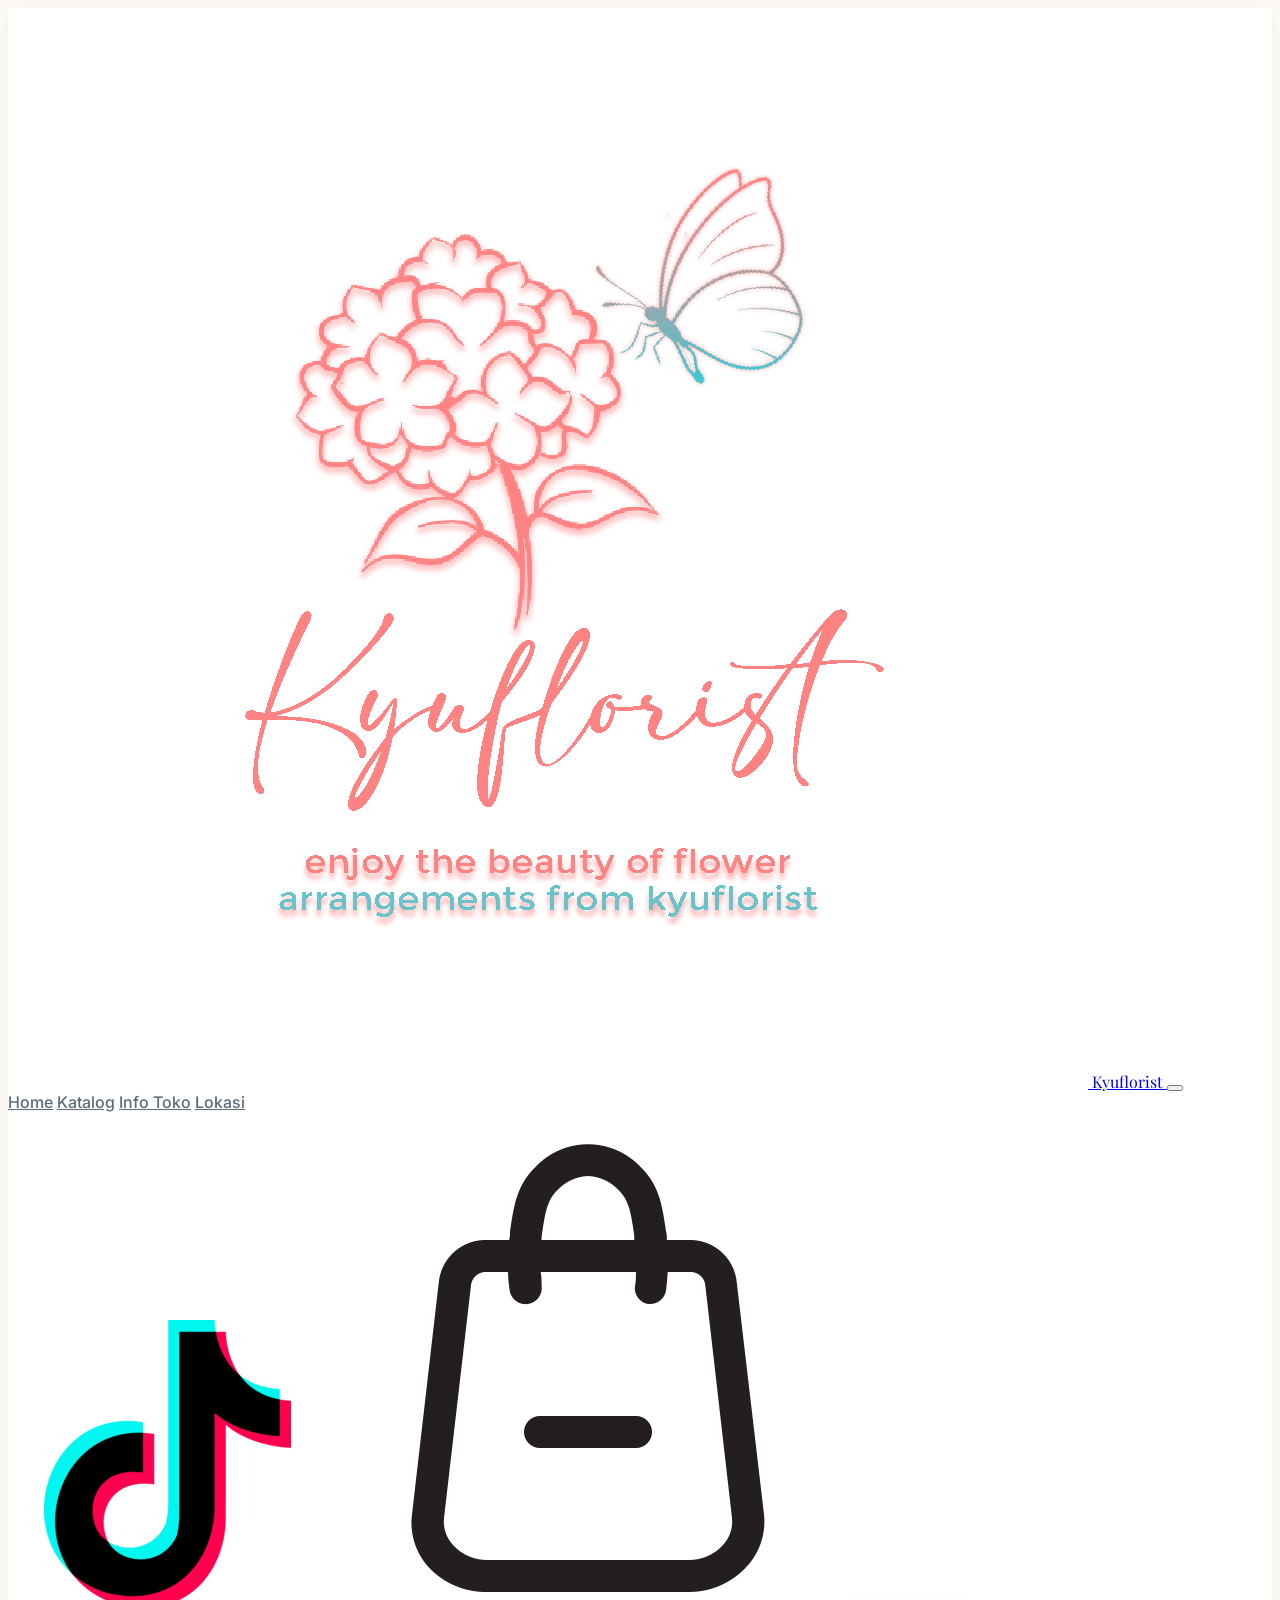
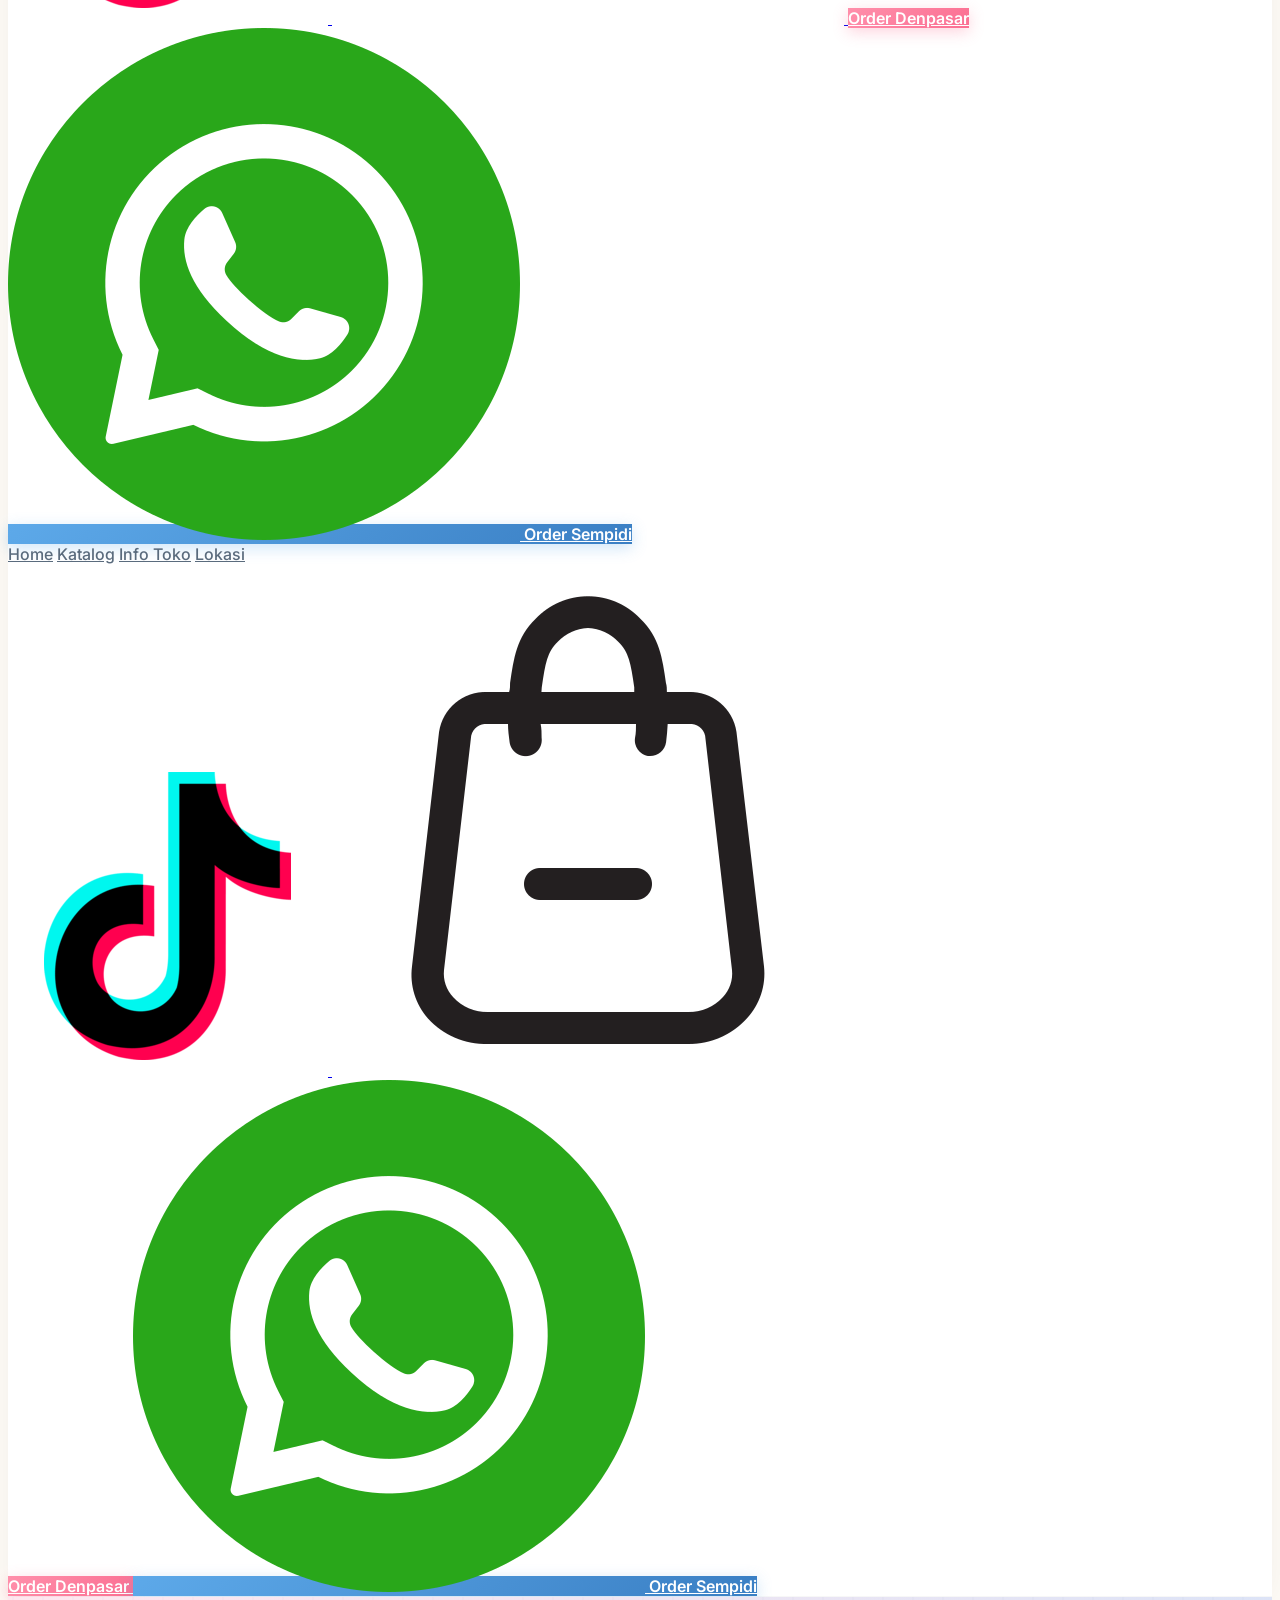
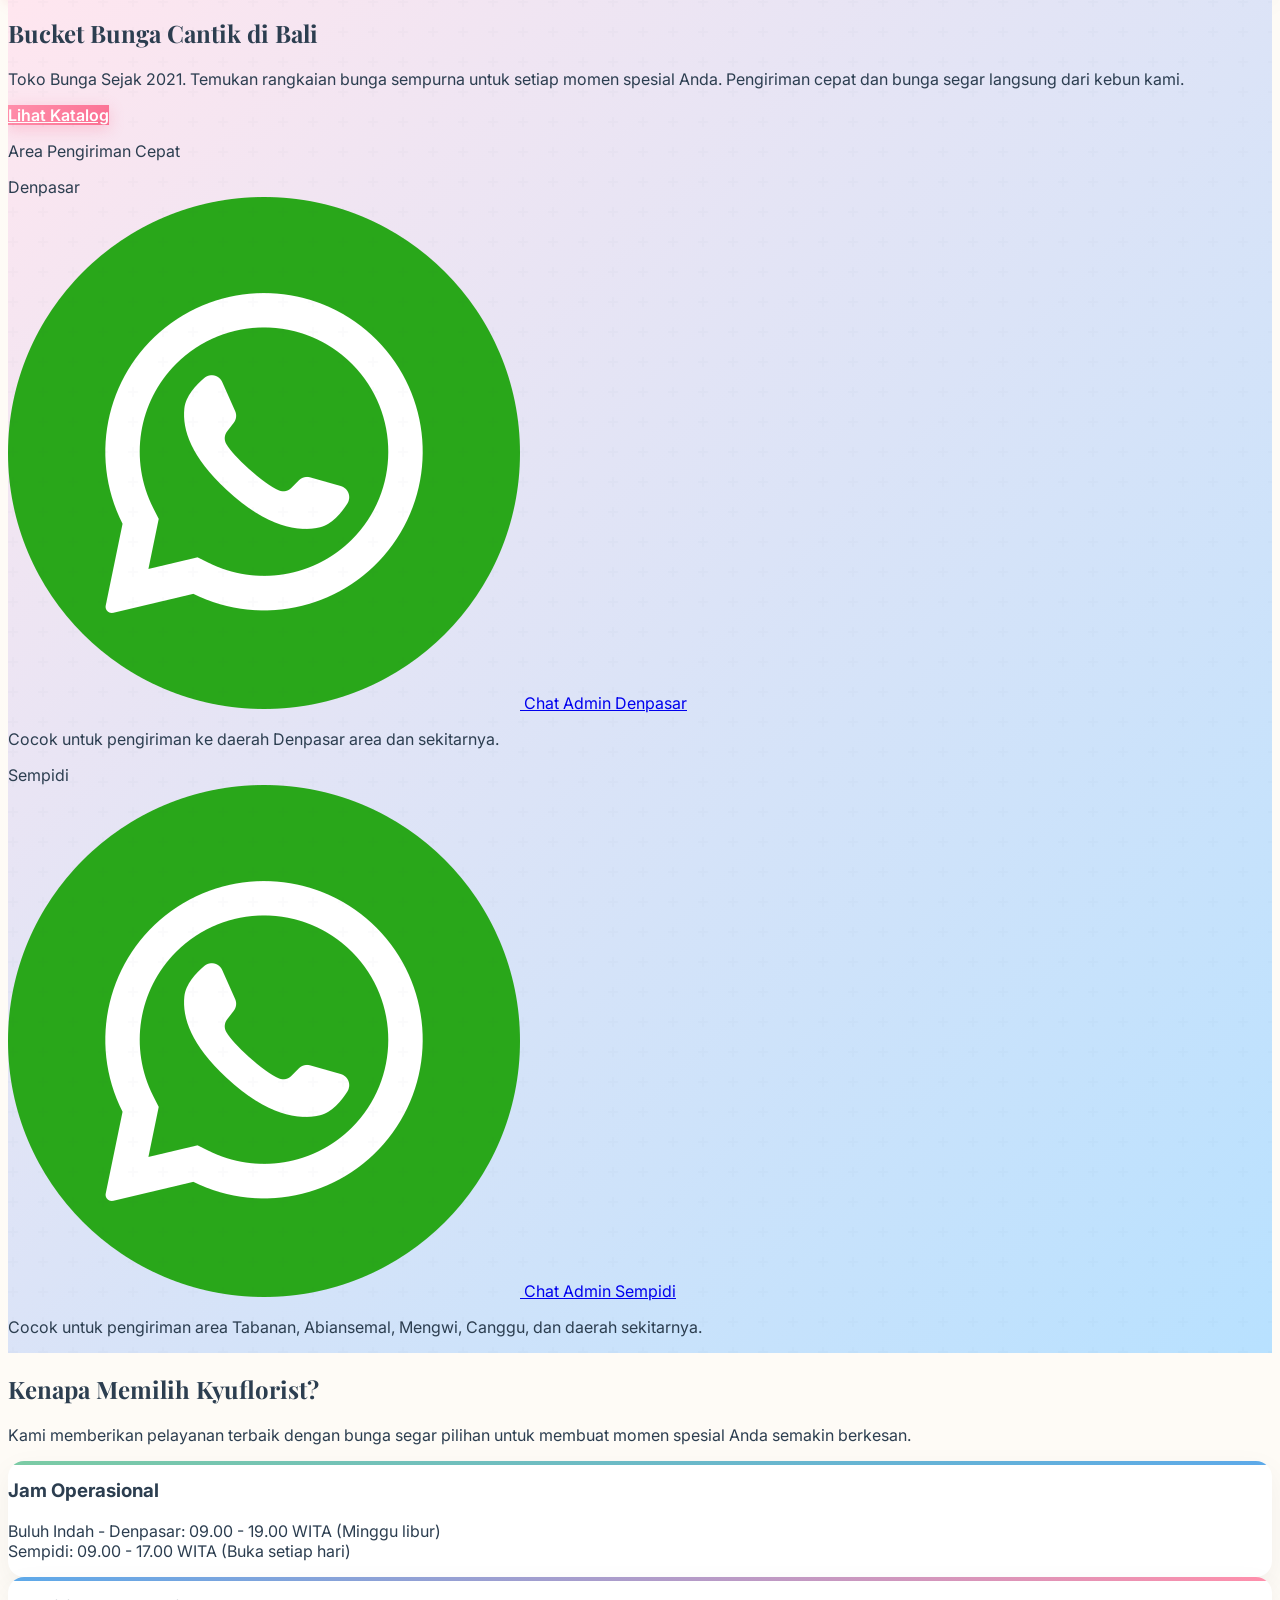
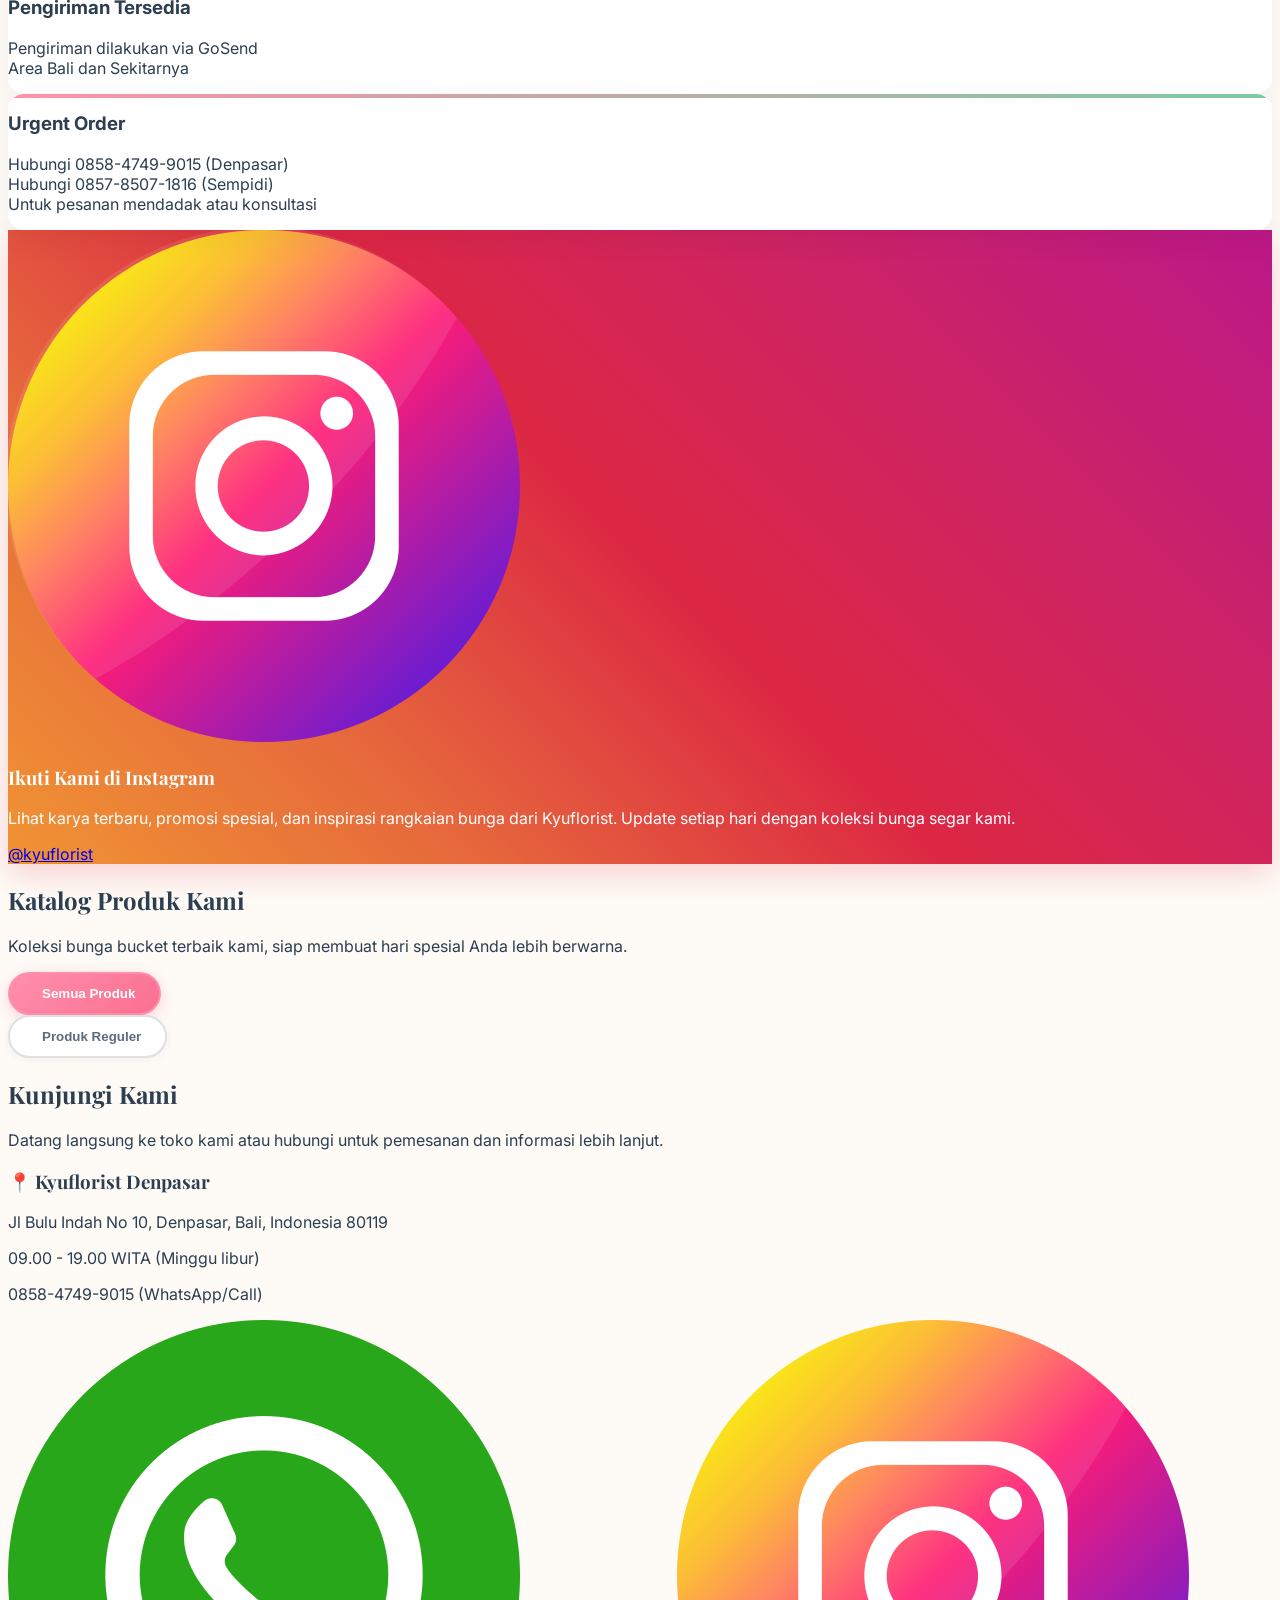
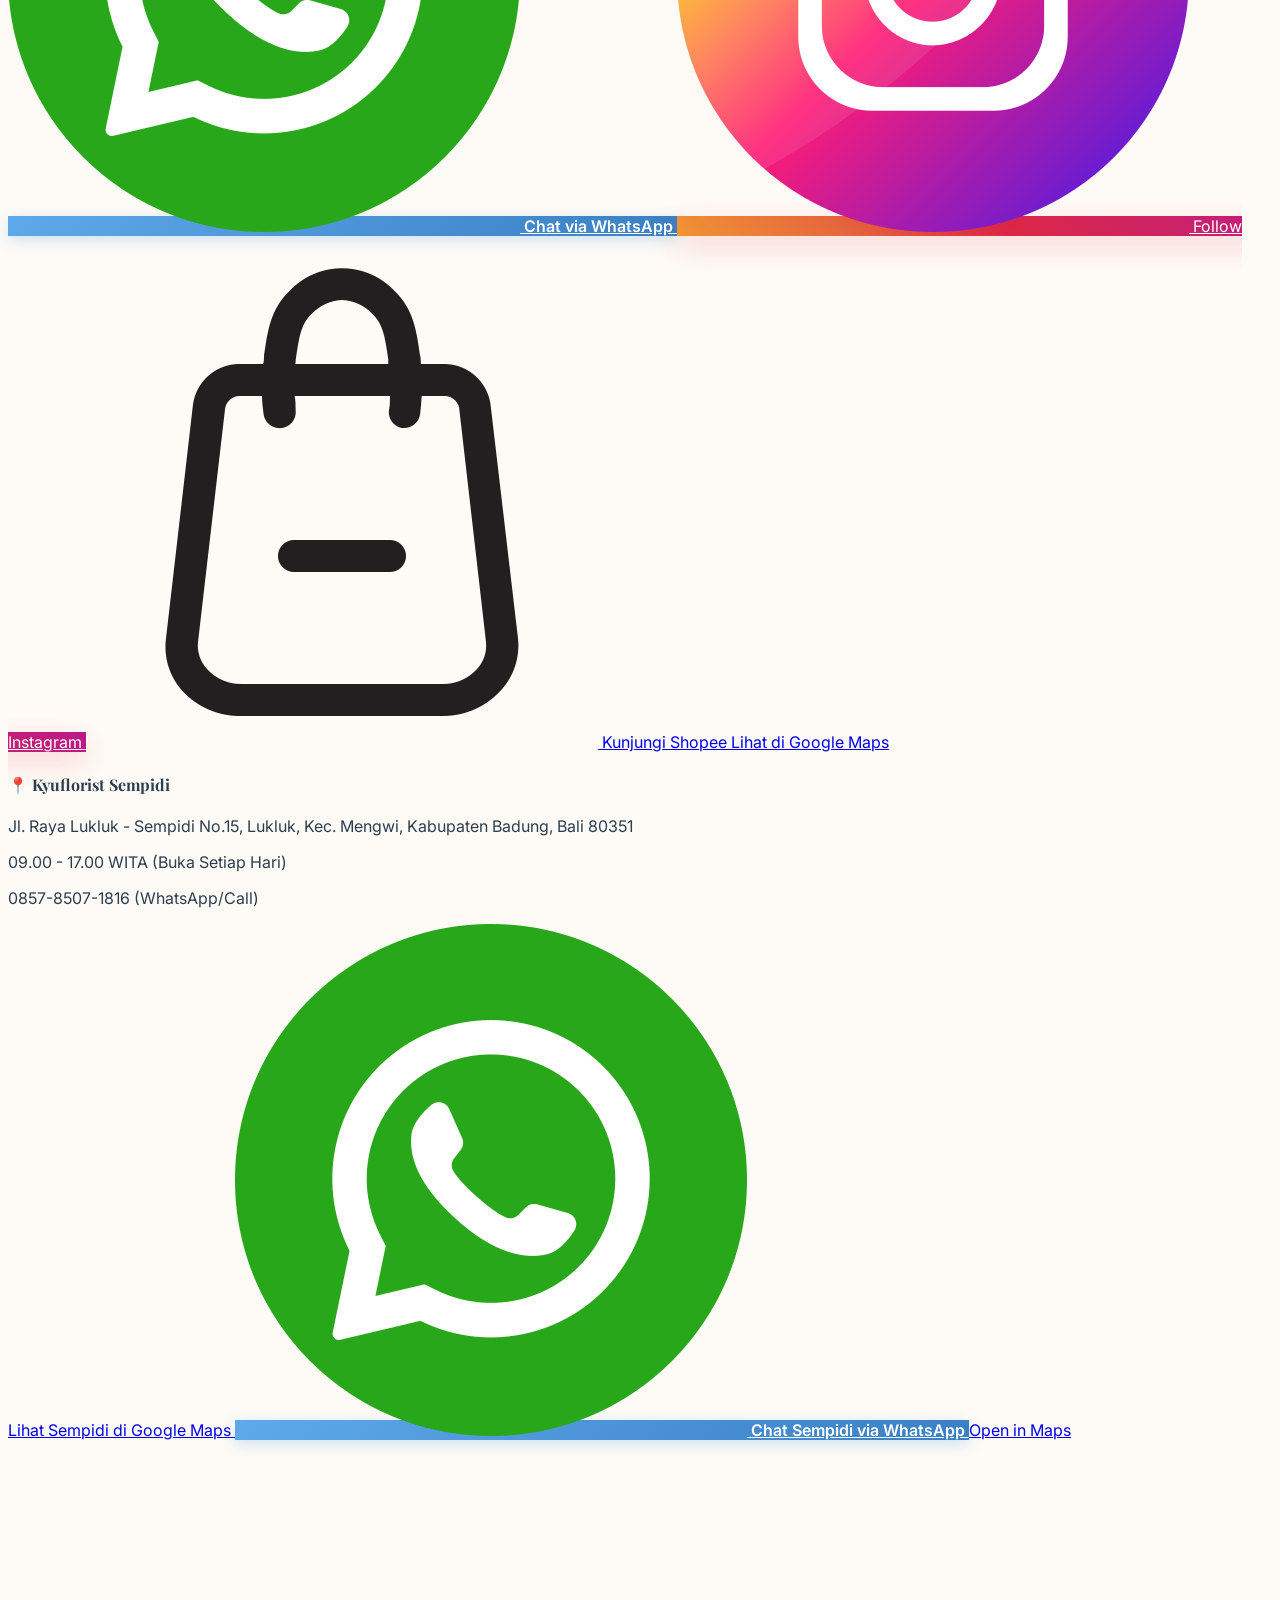
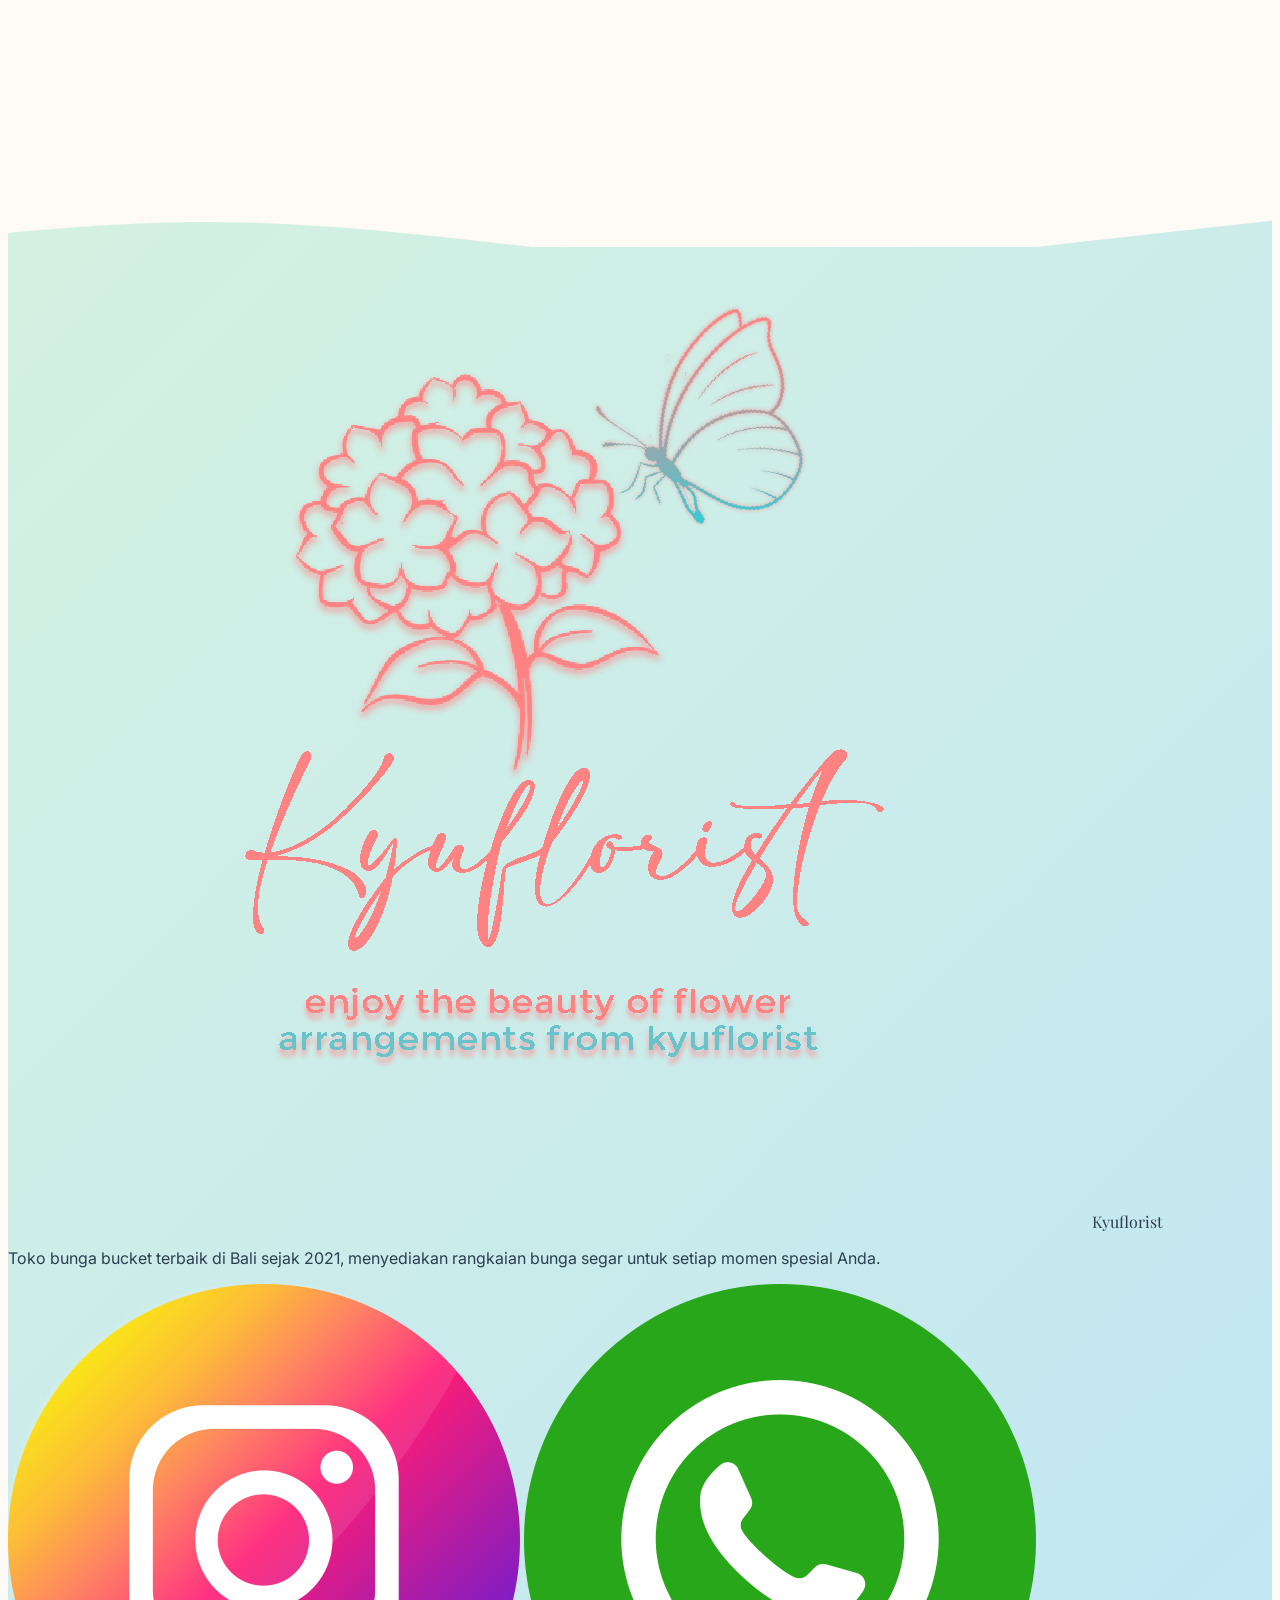
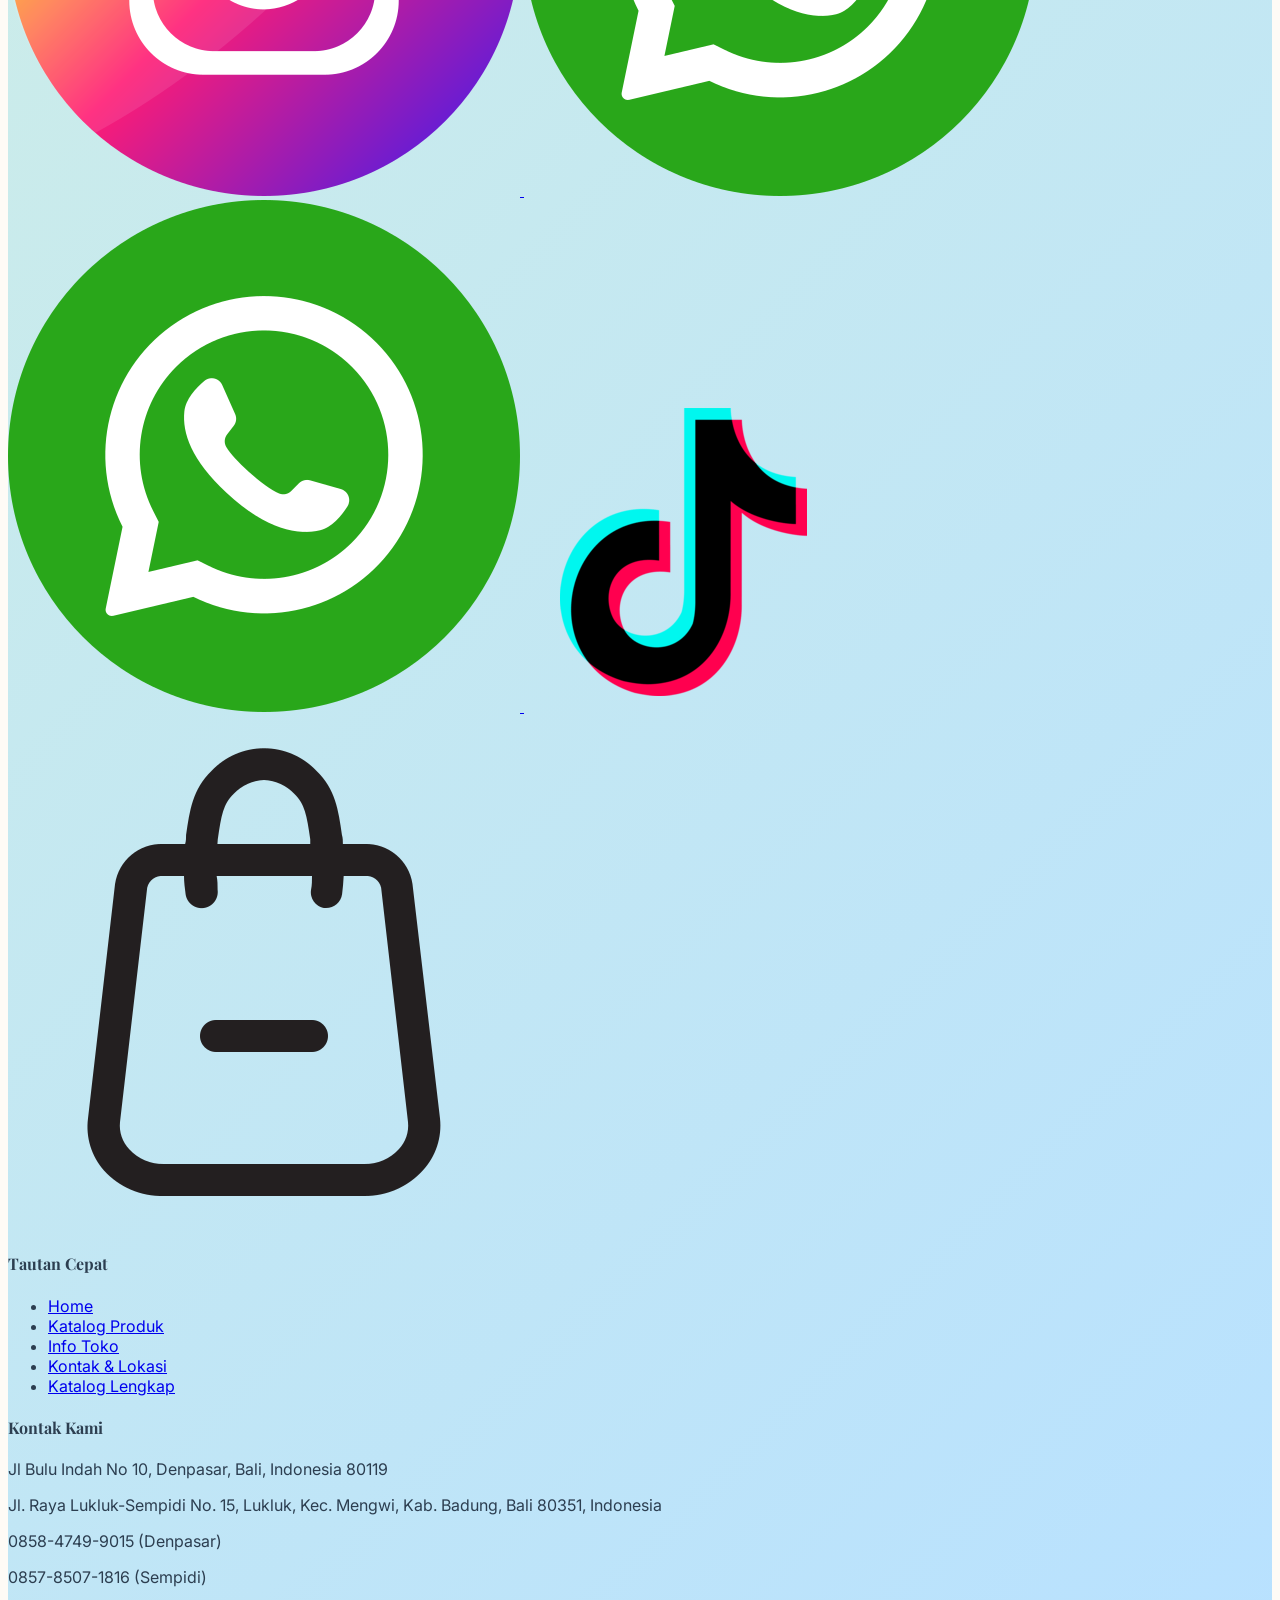
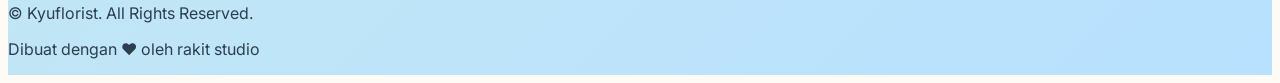
==== commit b6544e50: "Add files via upload" ====
--- a/index.html
+++ b/index.html
@@ -190,16 +190,37 @@
                         <a href="#products" class="btn-primary px-8 py-3.5 rounded-full text-lg font-semibold">
                             Lihat Katalog
                         </a>
-                        <a href="https://wa.me/6285847499015" target="_blank"
-                            class="btn-secondary px-8 py-3.5 rounded-full text-lg font-semibold flex items-center justify-center gap-2">
-                            <img src="whatsapp.png" alt="WhatsApp" class="w-5 h-5 object-contain">
-                            Chat Admin Denpasar
-                        </a>
-                        <a href="https://wa.me/6285785071816" target="_blank"
-                            class="btn-secondary px-8 py-3.5 rounded-full text-lg font-semibold flex items-center justify-center gap-2">
-                            <img src="whatsapp.png" alt="WhatsApp" class="w-5 h-5 object-contain">
-                            Chat Admin Sempidi
-                        </a>
+                    </div>
+                    <div class="hero-admin-panel mt-8 text-left">
+                        <p class="hero-admin-title">Area Pengiriman Cepat</p>
+                        <div class="hero-admin-grid">
+                            <article class="hero-admin-card">
+                                <div class="hero-admin-head">
+                                    <span class="hero-admin-tag">Denpasar</span>
+                                    <i data-lucide="truck" class="hero-admin-icon"></i>
+                                </div>
+                                <a href="https://wa.me/6285847499015" target="_blank" class="hero-admin-btn">
+                                    <img src="whatsapp.png" alt="WhatsApp" class="w-5 h-5 object-contain">
+                                    Chat Admin Denpasar
+                                </a>
+                                <p class="hero-admin-note">
+                                    Cocok untuk pengiriman ke daerah Denpasar area dan sekitarnya.
+                                </p>
+                            </article>
+                            <article class="hero-admin-card">
+                                <div class="hero-admin-head">
+                                    <span class="hero-admin-tag">Sempidi</span>
+                                    <i data-lucide="truck" class="hero-admin-icon"></i>
+                                </div>
+                                <a href="https://wa.me/6285785071816" target="_blank" class="hero-admin-btn">
+                                    <img src="whatsapp.png" alt="WhatsApp" class="w-5 h-5 object-contain">
+                                    Chat Admin Sempidi
+                                </a>
+                                <p class="hero-admin-note">
+                                    Cocok untuk pengiriman area Tabanan, Abiansemal, Mengwi, Canggu, dan daerah sekitarnya.
+                                </p>
+                            </article>
+                        </div>
                     </div>
                 </div>
             </div>
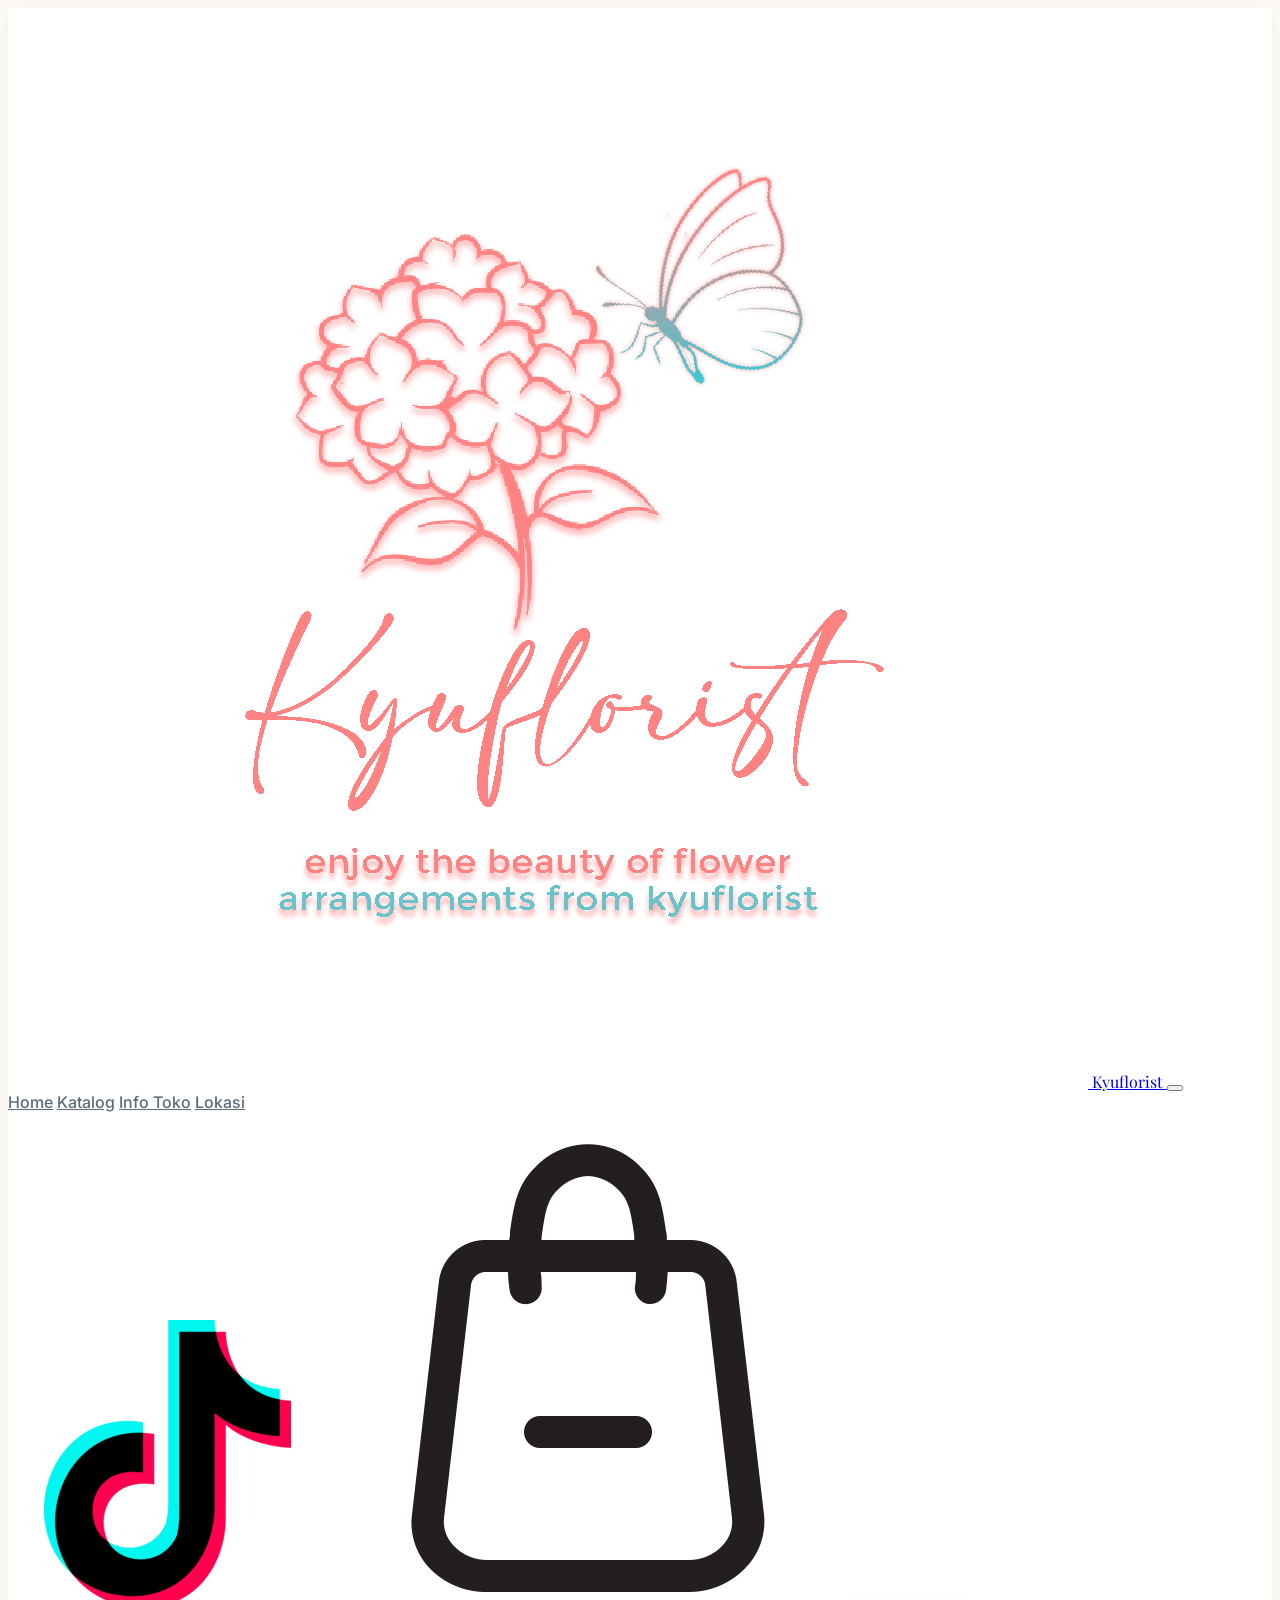
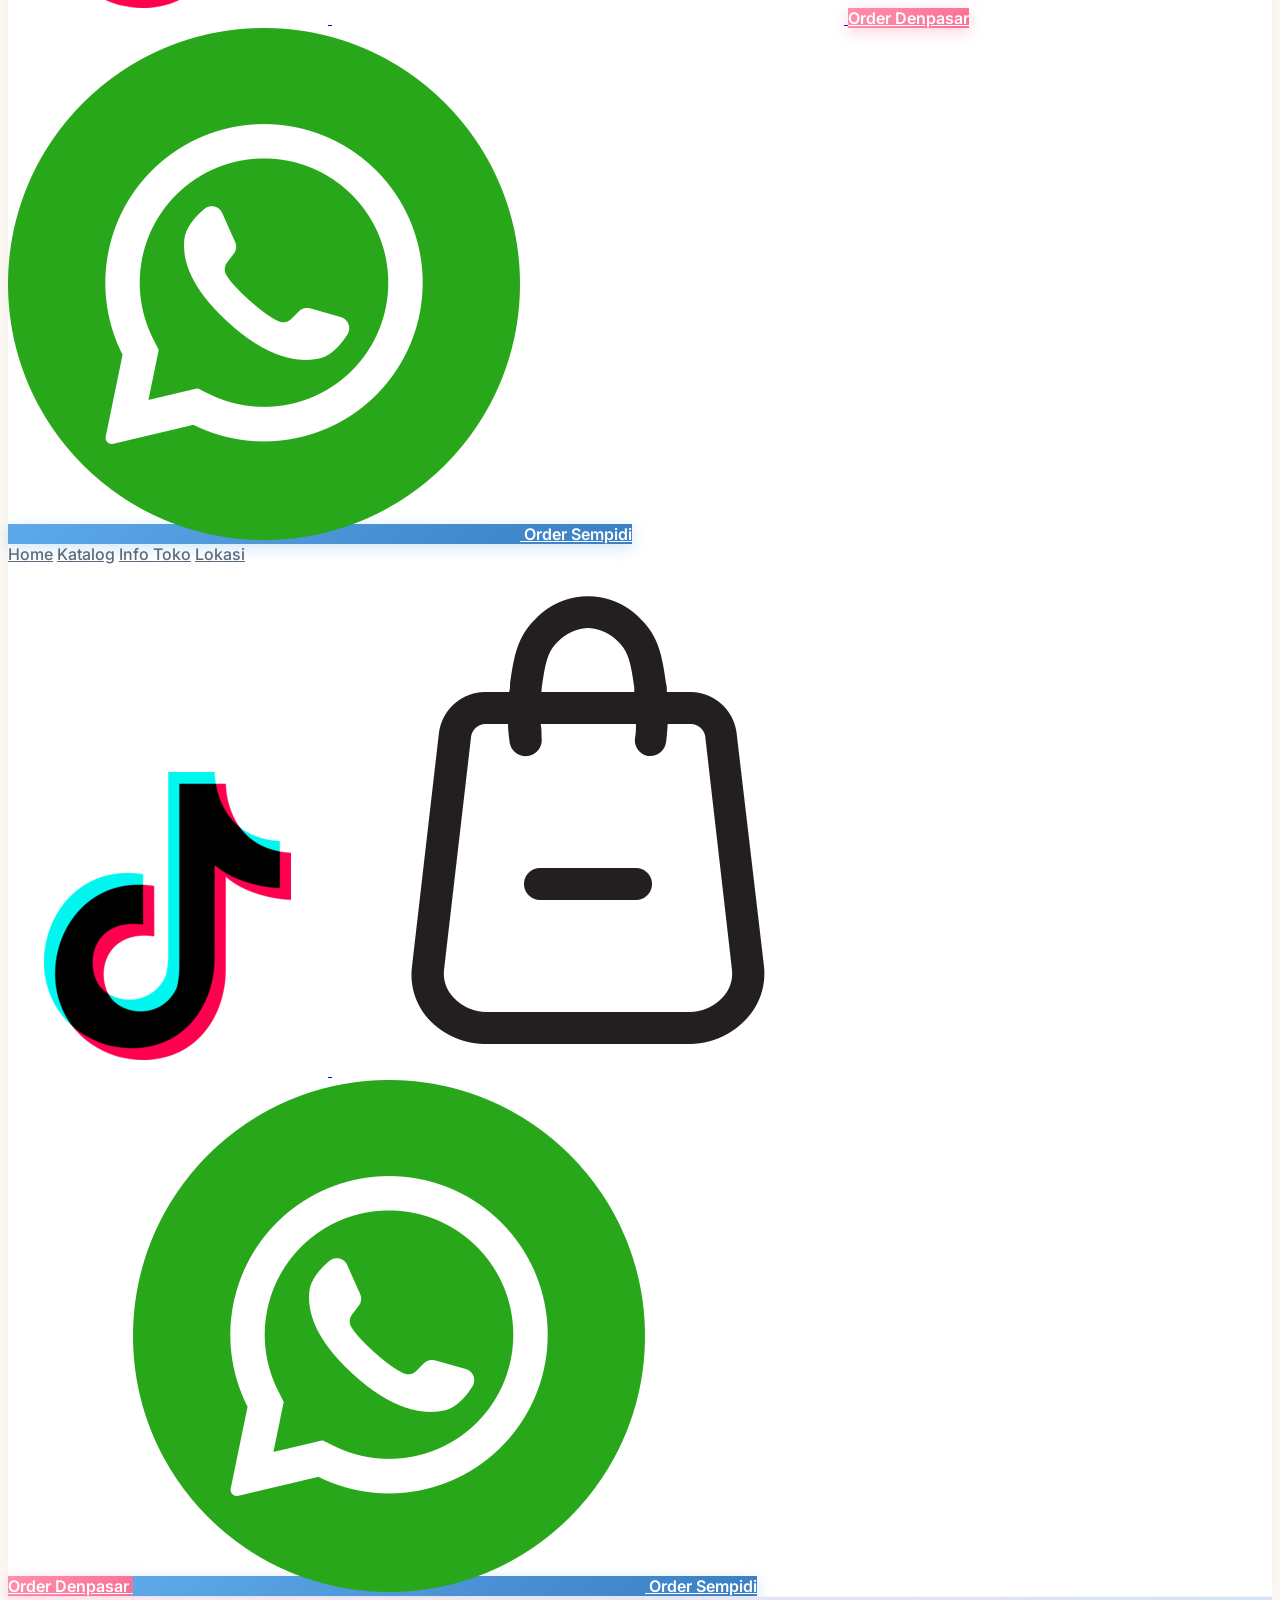
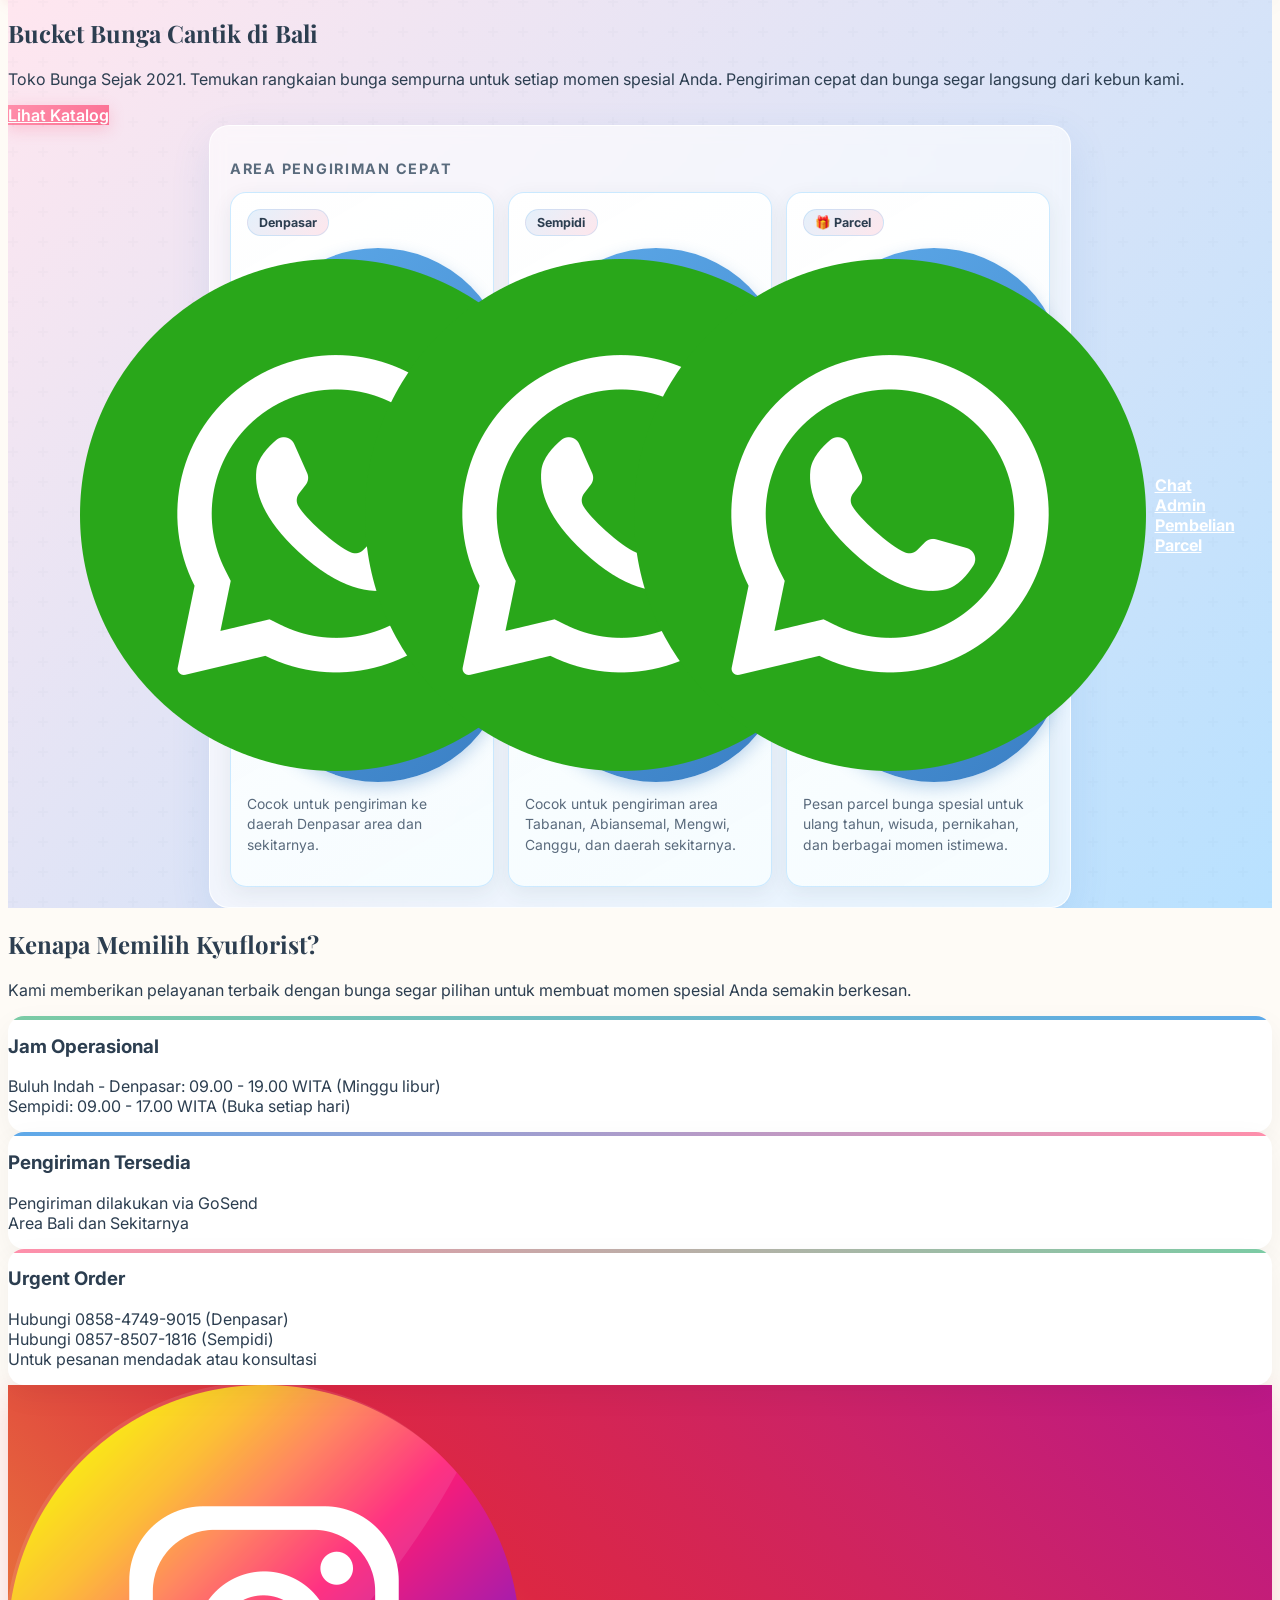
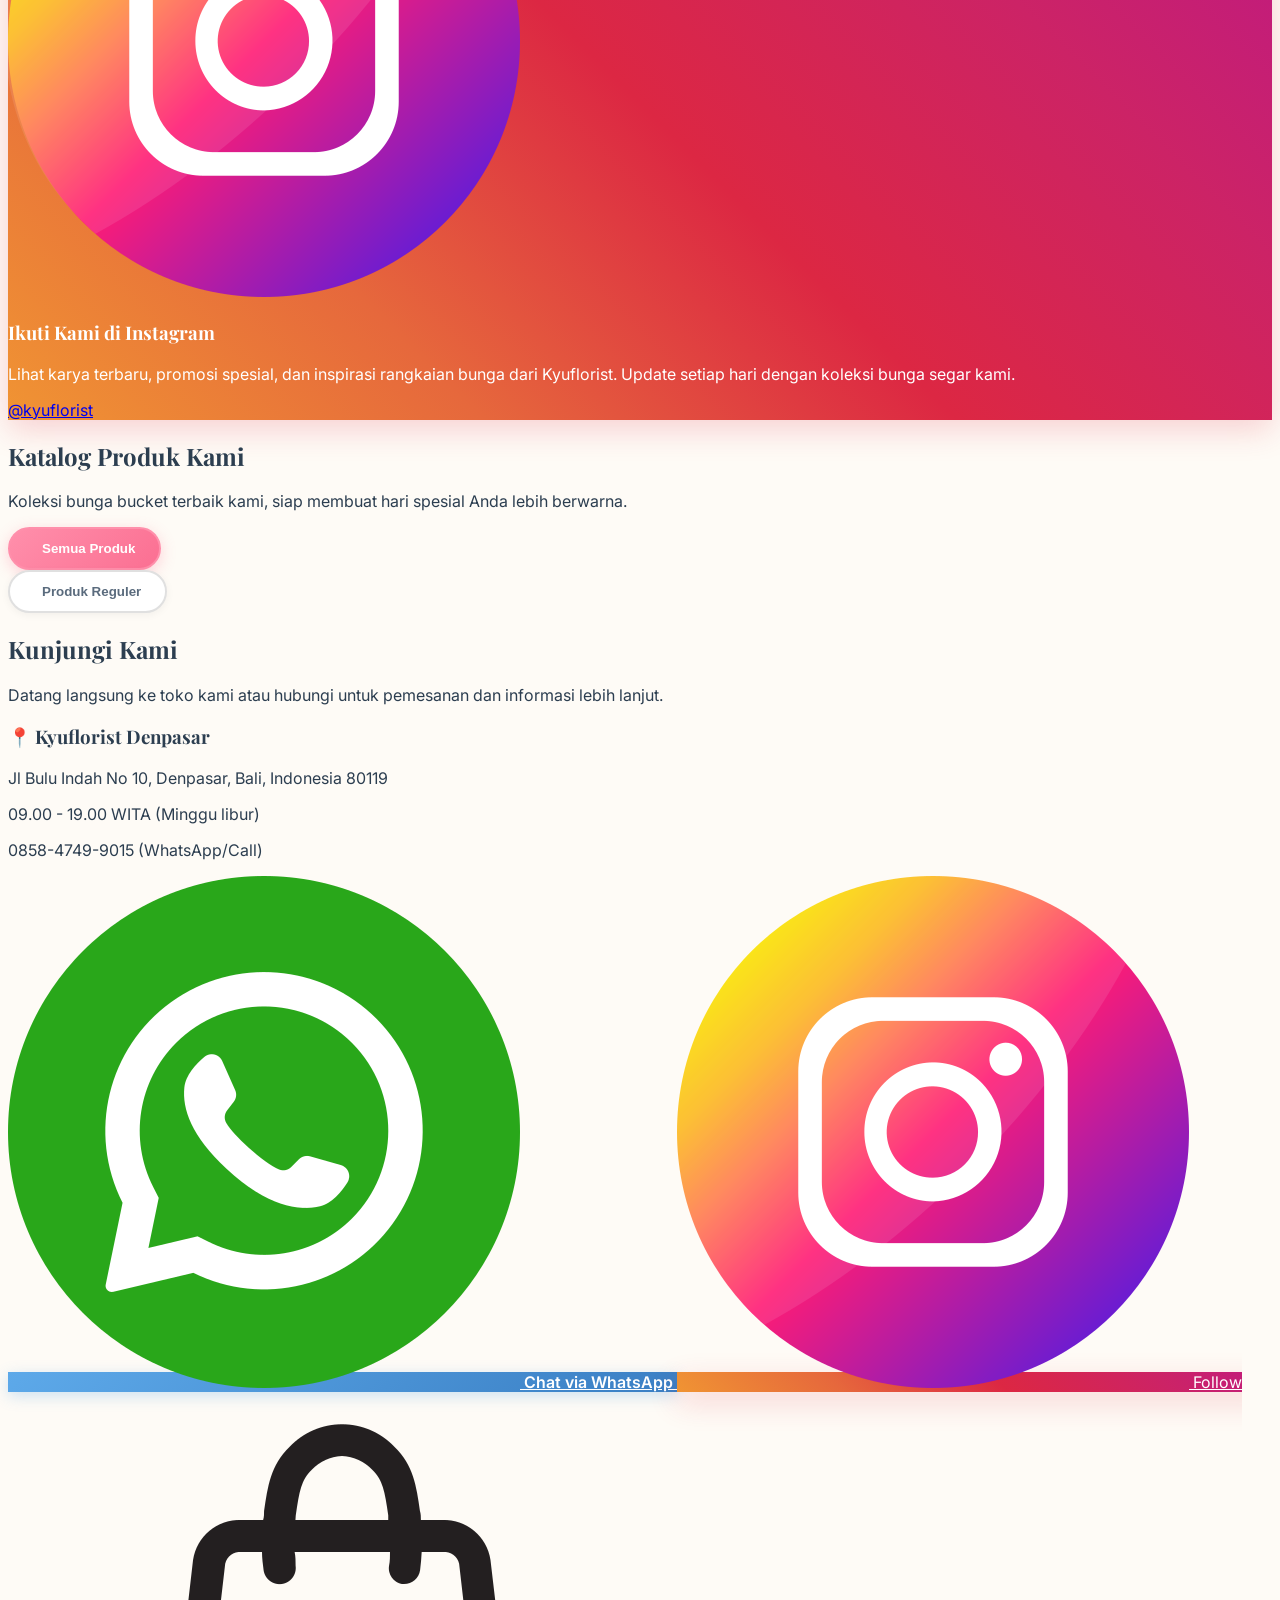
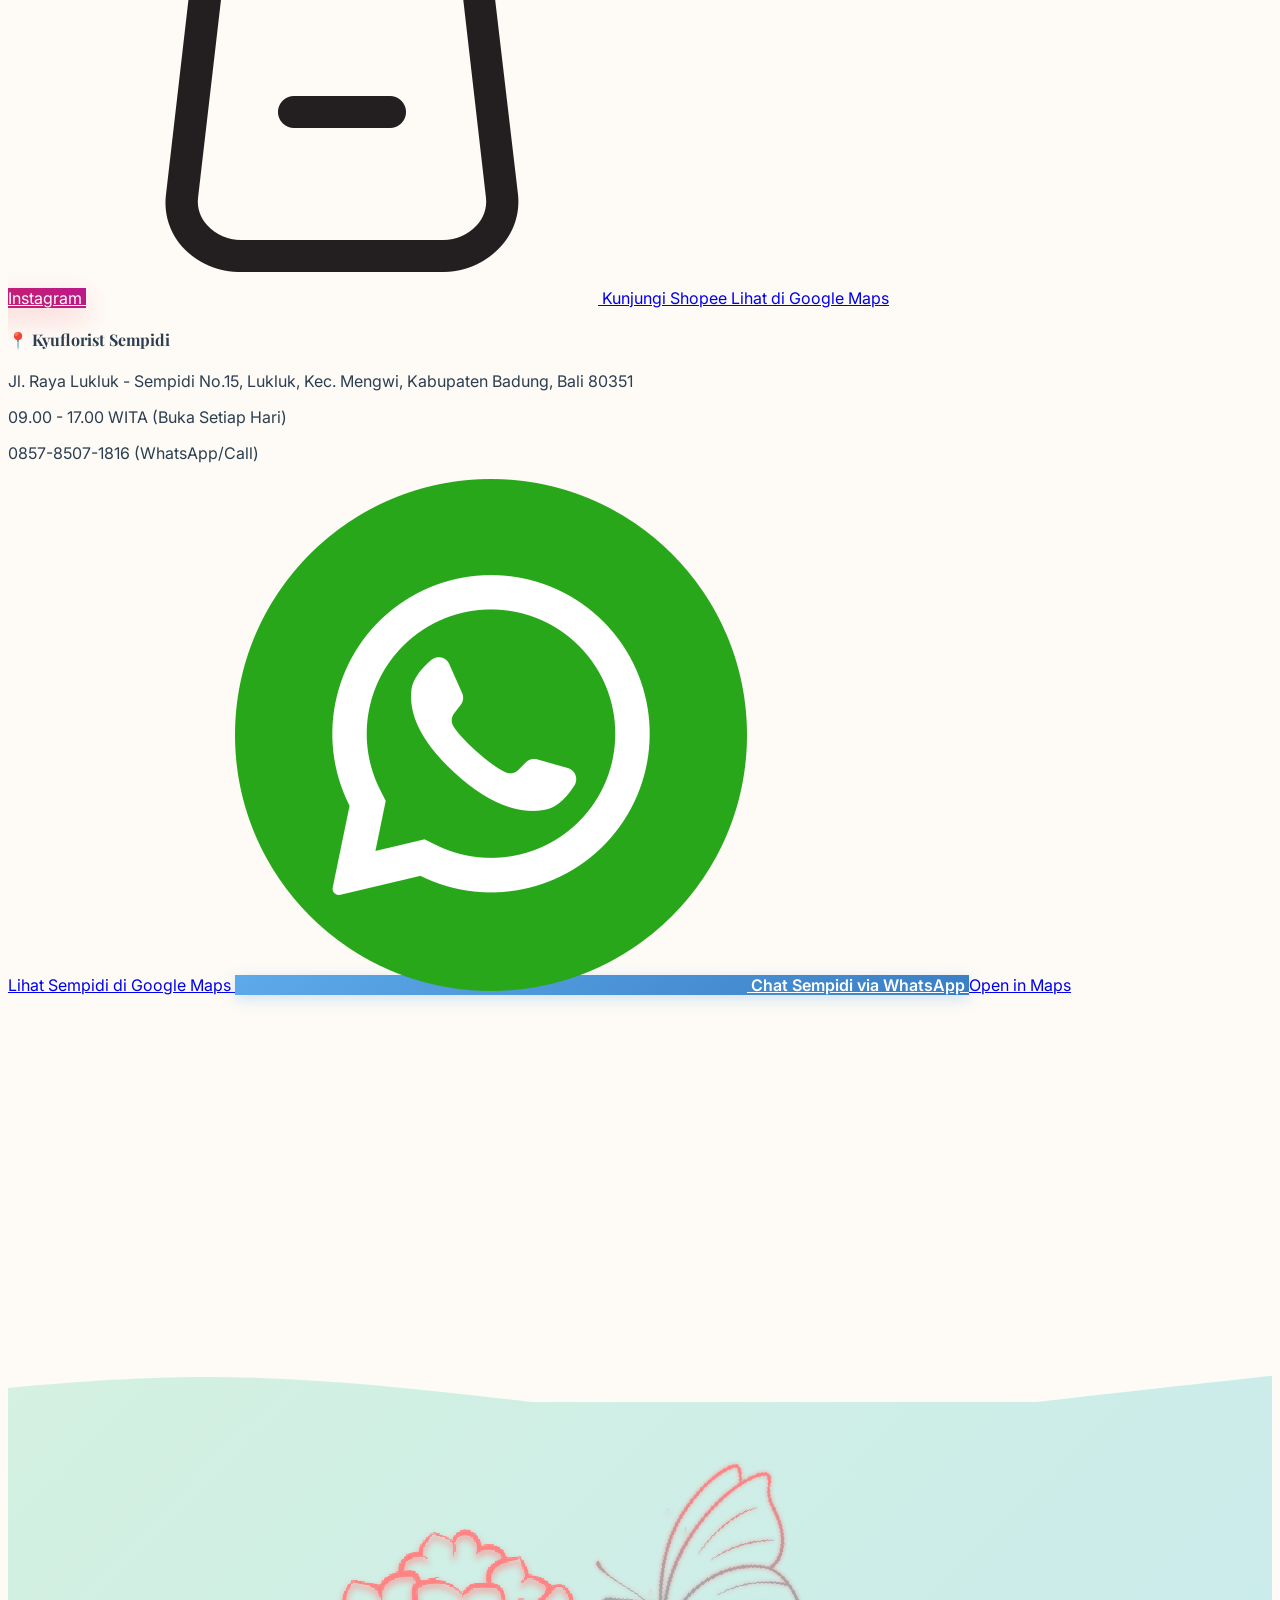
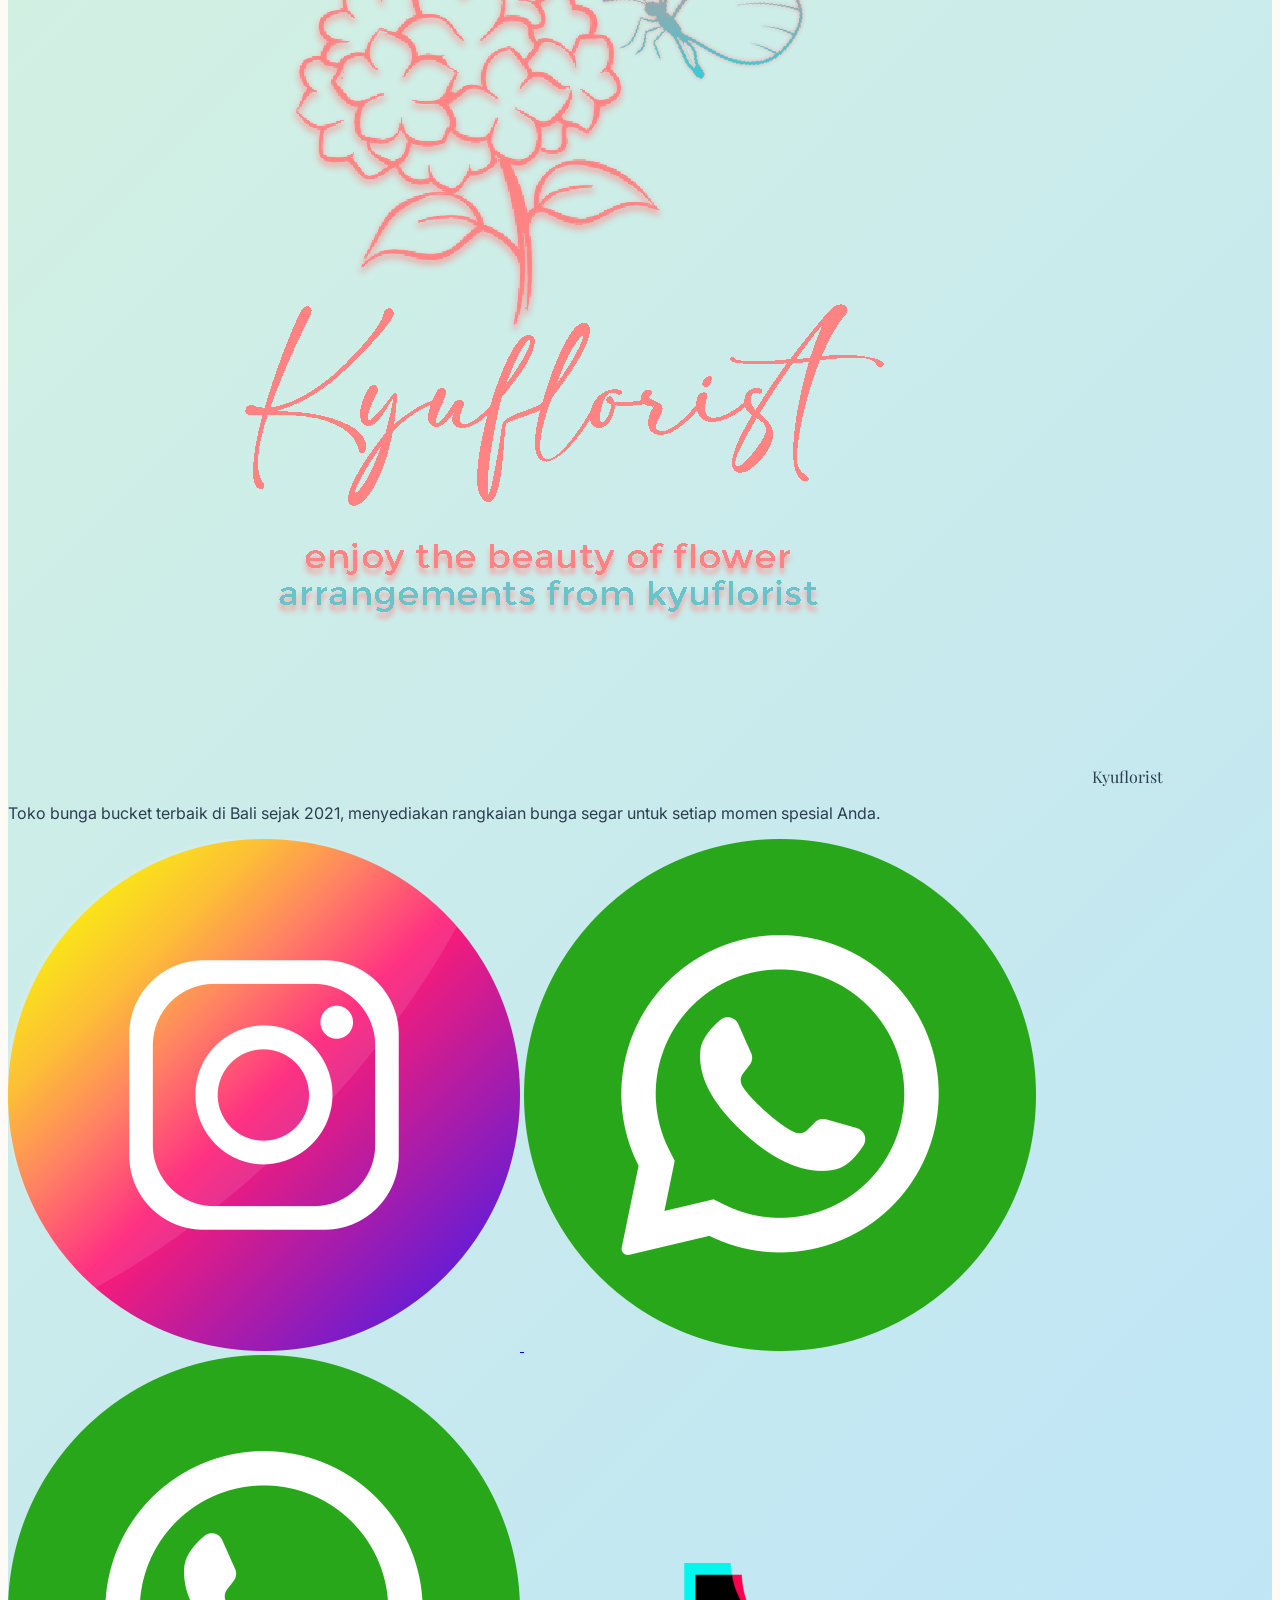
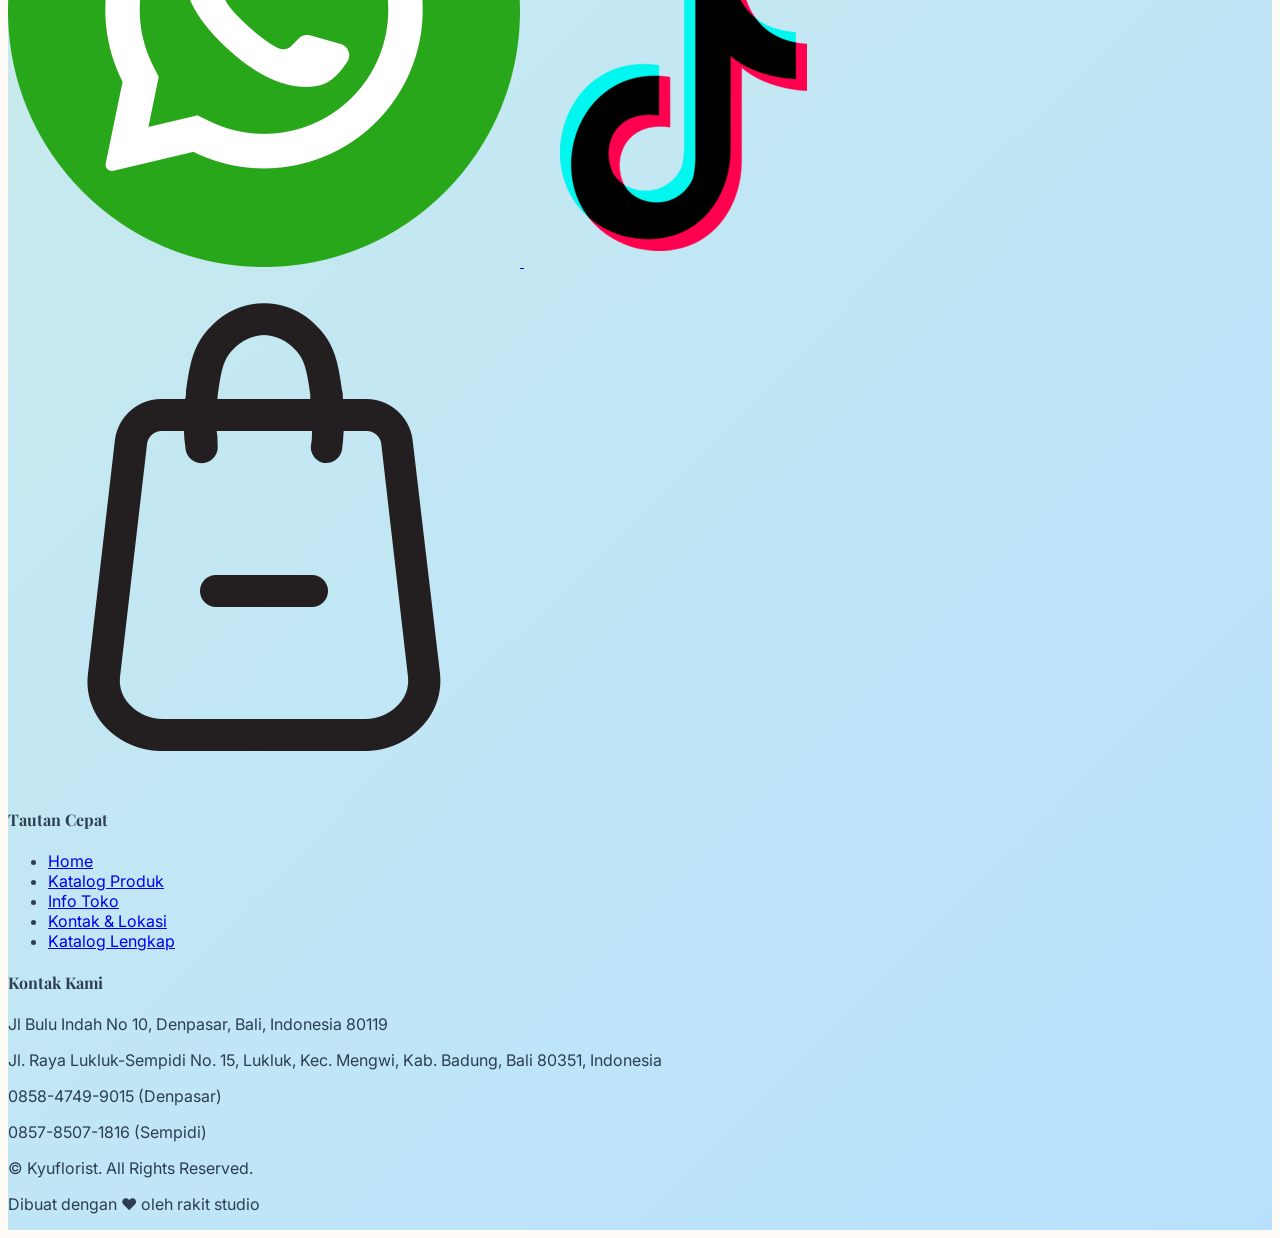
==== commit 468969b8: "Add files via upload" ====
--- a/index.html
+++ b/index.html
@@ -193,7 +193,7 @@
                     </div>
                     <div class="hero-admin-panel mt-8 text-left">
                         <p class="hero-admin-title">Area Pengiriman Cepat</p>
-                        <div class="hero-admin-grid">
+                        <div class="hero-admin-grid hero-admin-grid-3">
                             <article class="hero-admin-card">
                                 <div class="hero-admin-head">
                                     <span class="hero-admin-tag">Denpasar</span>
@@ -220,12 +220,24 @@
                                     Cocok untuk pengiriman area Tabanan, Abiansemal, Mengwi, Canggu, dan daerah sekitarnya.
                                 </p>
                             </article>
+                            <article class="hero-admin-card hero-admin-card-parcel">
+                                <div class="hero-admin-head">
+                                    <span class="hero-admin-tag hero-admin-tag-parcel">🎁 Parcel</span>
+                                    <i data-lucide="gift" class="hero-admin-icon hero-admin-icon-parcel"></i>
+                                </div>
+                                <a href="https://wa.me/6281529829332" target="_blank" class="hero-admin-btn hero-admin-btn-parcel">
+                                    <img src="whatsapp.png" alt="WhatsApp" class="w-5 h-5 object-contain">
+                                    Chat Admin Pembelian Parcel
+                                </a>
+                                <p class="hero-admin-note">
+                                    Pesan parcel bunga spesial untuk ulang tahun, wisuda, pernikahan, dan berbagai momen istimewa.
+                                </p>
+                            </article>
                         </div>
                     </div>
                 </div>
             </div>
         </section>
-
 
 
         <!-- Info Section -->
--- a/style.css
+++ b/style.css
@@ -155,6 +155,126 @@
     background-image: url("data:image/svg+xml,%3Csvg width='60' height='60' viewBox='0 0 60 60' xmlns='http://www.w3.org/2000/svg'%3E%3Cg fill='none' fill-rule='evenodd'%3E%3Cg fill='%232C3E50' fill-opacity='0.2'%3E%3Cpath d='M36 34v-4h-2v4h-4v2h4v4h2v-4h4v-2h-4zm0-30V0h-2v4h-4v2h4v4h2V6h4V4h-4zM6 34v-4H4v4H0v2h4v4h2v-4h4v-2H6zM6 4V0H4v4H0v2h4v4h2V6h4V4H6z'/%3E%3C/g%3E%3C/g%3E%3C/svg%3E");
 }
 
+.hero-admin-panel {
+    max-width: 820px;
+    margin-left: auto;
+    margin-right: auto;
+    background: rgba(255, 255, 255, 0.62);
+    backdrop-filter: blur(8px);
+    border: 1px solid rgba(255, 255, 255, 0.85);
+    border-radius: 20px;
+    padding: 1.25rem;
+    box-shadow: 0 14px 40px rgba(58, 127, 196, 0.12);
+}
+
+.hero-admin-title {
+    font-size: 0.9rem;
+    letter-spacing: 0.12em;
+    text-transform: uppercase;
+    color: var(--text-medium);
+    font-weight: 700;
+    margin-bottom: 0.95rem;
+}
+
+.hero-admin-grid {
+    display: grid;
+    gap: 0.9rem;
+    grid-template-columns: repeat(2, minmax(0, 1fr));
+}
+
+.hero-admin-grid-3 {
+    grid-template-columns: repeat(3, minmax(0, 1fr));
+}
+
+/* Parcel card variant inside hero panel */
+.hero-admin-card-parcel {
+    background: linear-gradient(150deg, rgba(240, 253, 244, 0.98), rgba(236, 253, 245, 0.95));
+    border: 1.5px solid rgba(16, 185, 129, 0.35);
+}
+
+.hero-admin-tag-parcel {
+    background: linear-gradient(135deg, rgba(16, 185, 129, 0.18), rgba(5, 150, 105, 0.15));
+    border: 1px solid rgba(16, 185, 129, 0.3);
+    color: #065f46;
+}
+
+.hero-admin-icon-parcel {
+    color: #059669;
+}
+
+.hero-admin-btn-parcel {
+    background: linear-gradient(135deg, #10b981 0%, #059669 100%);
+    box-shadow: 0 6px 16px rgba(16, 185, 129, 0.32);
+}
+
+.hero-admin-btn-parcel:hover {
+    box-shadow: 0 9px 22px rgba(16, 185, 129, 0.42);
+}
+
+.hero-admin-card {
+    background: linear-gradient(150deg, rgba(255, 255, 255, 0.96), rgba(246, 252, 255, 0.94));
+    border-radius: 16px;
+    padding: 1rem;
+    border: 1px solid rgba(184, 225, 255, 0.7);
+    box-shadow: 0 6px 20px rgba(44, 62, 80, 0.08);
+    transition: transform 0.25s ease, box-shadow 0.25s ease;
+}
+
+.hero-admin-card:hover {
+    transform: translateY(-3px);
+    box-shadow: 0 10px 26px rgba(44, 62, 80, 0.12);
+}
+
+.hero-admin-head {
+    display: flex;
+    align-items: center;
+    justify-content: space-between;
+    margin-bottom: 0.75rem;
+}
+
+.hero-admin-tag {
+    background: linear-gradient(135deg, rgba(93, 169, 233, 0.17), rgba(251, 111, 146, 0.17));
+    color: var(--text-dark);
+    border: 1px solid rgba(93, 169, 233, 0.2);
+    font-weight: 700;
+    font-size: 0.78rem;
+    border-radius: 999px;
+    padding: 0.3rem 0.7rem;
+}
+
+.hero-admin-icon {
+    width: 1rem;
+    height: 1rem;
+    color: var(--blue-dark);
+}
+
+.hero-admin-btn {
+    display: flex;
+    align-items: center;
+    justify-content: center;
+    gap: 0.55rem;
+    width: 100%;
+    border-radius: 999px;
+    padding: 0.7rem 1rem;
+    color: white;
+    font-weight: 700;
+    background: linear-gradient(135deg, var(--blue-accent) 0%, var(--blue-dark) 100%);
+    box-shadow: 0 6px 16px rgba(58, 127, 196, 0.3);
+    transition: transform 0.25s ease, box-shadow 0.25s ease;
+}
+
+.hero-admin-btn:hover {
+    transform: translateY(-2px);
+    box-shadow: 0 9px 22px rgba(58, 127, 196, 0.35);
+}
+
+.hero-admin-note {
+    margin-top: 0.7rem;
+    color: var(--text-medium);
+    font-size: 0.87rem;
+    line-height: 1.5;
+}
+
 /* Info Cards */
 .info-card {
     background: white;
@@ -337,6 +457,123 @@
     width: 100%;
 }
 
+/* Parcel Button (Hero) */
+.btn-parcel {
+    background: linear-gradient(135deg, #10b981 0%, #059669 100%);
+    color: white;
+    box-shadow: 0 4px 15px rgba(16, 185, 129, 0.35);
+    transition: all 0.3s ease;
+    font-weight: 600;
+}
+
+.btn-parcel:hover {
+    transform: translateY(-2px);
+    box-shadow: 0 8px 25px rgba(16, 185, 129, 0.45);
+}
+
+/* Parcel Section */
+.parcel-section {
+    background: linear-gradient(135deg, #f0fdf4 0%, #ecfdf5 50%, #f0f9ff 100%);
+}
+
+.parcel-card {
+    background: linear-gradient(135deg, #ffffff 0%, #f0fdf4 100%);
+    border: 1.5px solid rgba(16, 185, 129, 0.2);
+    position: relative;
+    overflow: hidden;
+}
+
+.parcel-card::before {
+    content: '';
+    position: absolute;
+    top: -60px;
+    right: -60px;
+    width: 220px;
+    height: 220px;
+    background: radial-gradient(circle, rgba(16, 185, 129, 0.12) 0%, transparent 70%);
+    border-radius: 50%;
+    pointer-events: none;
+}
+
+.parcel-card::after {
+    content: '';
+    position: absolute;
+    bottom: -40px;
+    left: -40px;
+    width: 160px;
+    height: 160px;
+    background: radial-gradient(circle, rgba(251, 111, 146, 0.1) 0%, transparent 70%);
+    border-radius: 50%;
+    pointer-events: none;
+}
+
+.parcel-icon-wrapper {
+    width: 110px;
+    height: 110px;
+    background: linear-gradient(135deg, rgba(16, 185, 129, 0.12), rgba(5, 150, 105, 0.08));
+    border: 2px solid rgba(16, 185, 129, 0.25);
+    border-radius: 50%;
+    display: flex;
+    align-items: center;
+    justify-content: center;
+    animation: float 5s ease-in-out infinite;
+    box-shadow: 0 8px 24px rgba(16, 185, 129, 0.15);
+}
+
+.parcel-badge {
+    display: inline-block;
+    background: linear-gradient(135deg, #10b981 0%, #059669 100%);
+    color: white;
+    font-size: 0.75rem;
+    font-weight: 700;
+    letter-spacing: 0.1em;
+    text-transform: uppercase;
+    padding: 0.35rem 0.9rem;
+    border-radius: 999px;
+    box-shadow: 0 4px 12px rgba(16, 185, 129, 0.3);
+}
+
+.parcel-title {
+    background: linear-gradient(135deg, #065f46, #10b981);
+    -webkit-background-clip: text;
+    -webkit-text-fill-color: transparent;
+    background-clip: text;
+}
+
+.parcel-tag {
+    display: inline-flex;
+    align-items: center;
+    gap: 4px;
+    background: rgba(16, 185, 129, 0.1);
+    border: 1px solid rgba(16, 185, 129, 0.25);
+    color: #065f46;
+    font-size: 0.82rem;
+    font-weight: 600;
+    padding: 0.35rem 0.9rem;
+    border-radius: 999px;
+    transition: all 0.25s ease;
+}
+
+.parcel-tag:hover {
+    background: rgba(16, 185, 129, 0.2);
+    transform: translateY(-2px);
+}
+
+.btn-parcel-main {
+    background: linear-gradient(135deg, #10b981 0%, #059669 100%);
+    color: white;
+    box-shadow: 0 6px 20px rgba(16, 185, 129, 0.4);
+    transition: all 0.3s ease;
+    border: none;
+    cursor: pointer;
+    text-decoration: none;
+}
+
+.btn-parcel-main:hover {
+    transform: translateY(-3px);
+    box-shadow: 0 10px 30px rgba(16, 185, 129, 0.5);
+}
+
 /* Responsive Adjustments */
 @media (max-width: 768px) {
     .hero-title {
@@ -353,4 +590,17 @@
         flex-direction: column;
         align-items: center;
     }
+
+    .hero-admin-panel {
+        padding: 1rem;
+    }
+
+    .hero-admin-grid,
+    .hero-admin-grid-3 {
+        grid-template-columns: 1fr;
+    }
+
+    .hero-admin-btn {
+        font-size: 0.95rem;
+    }
 }
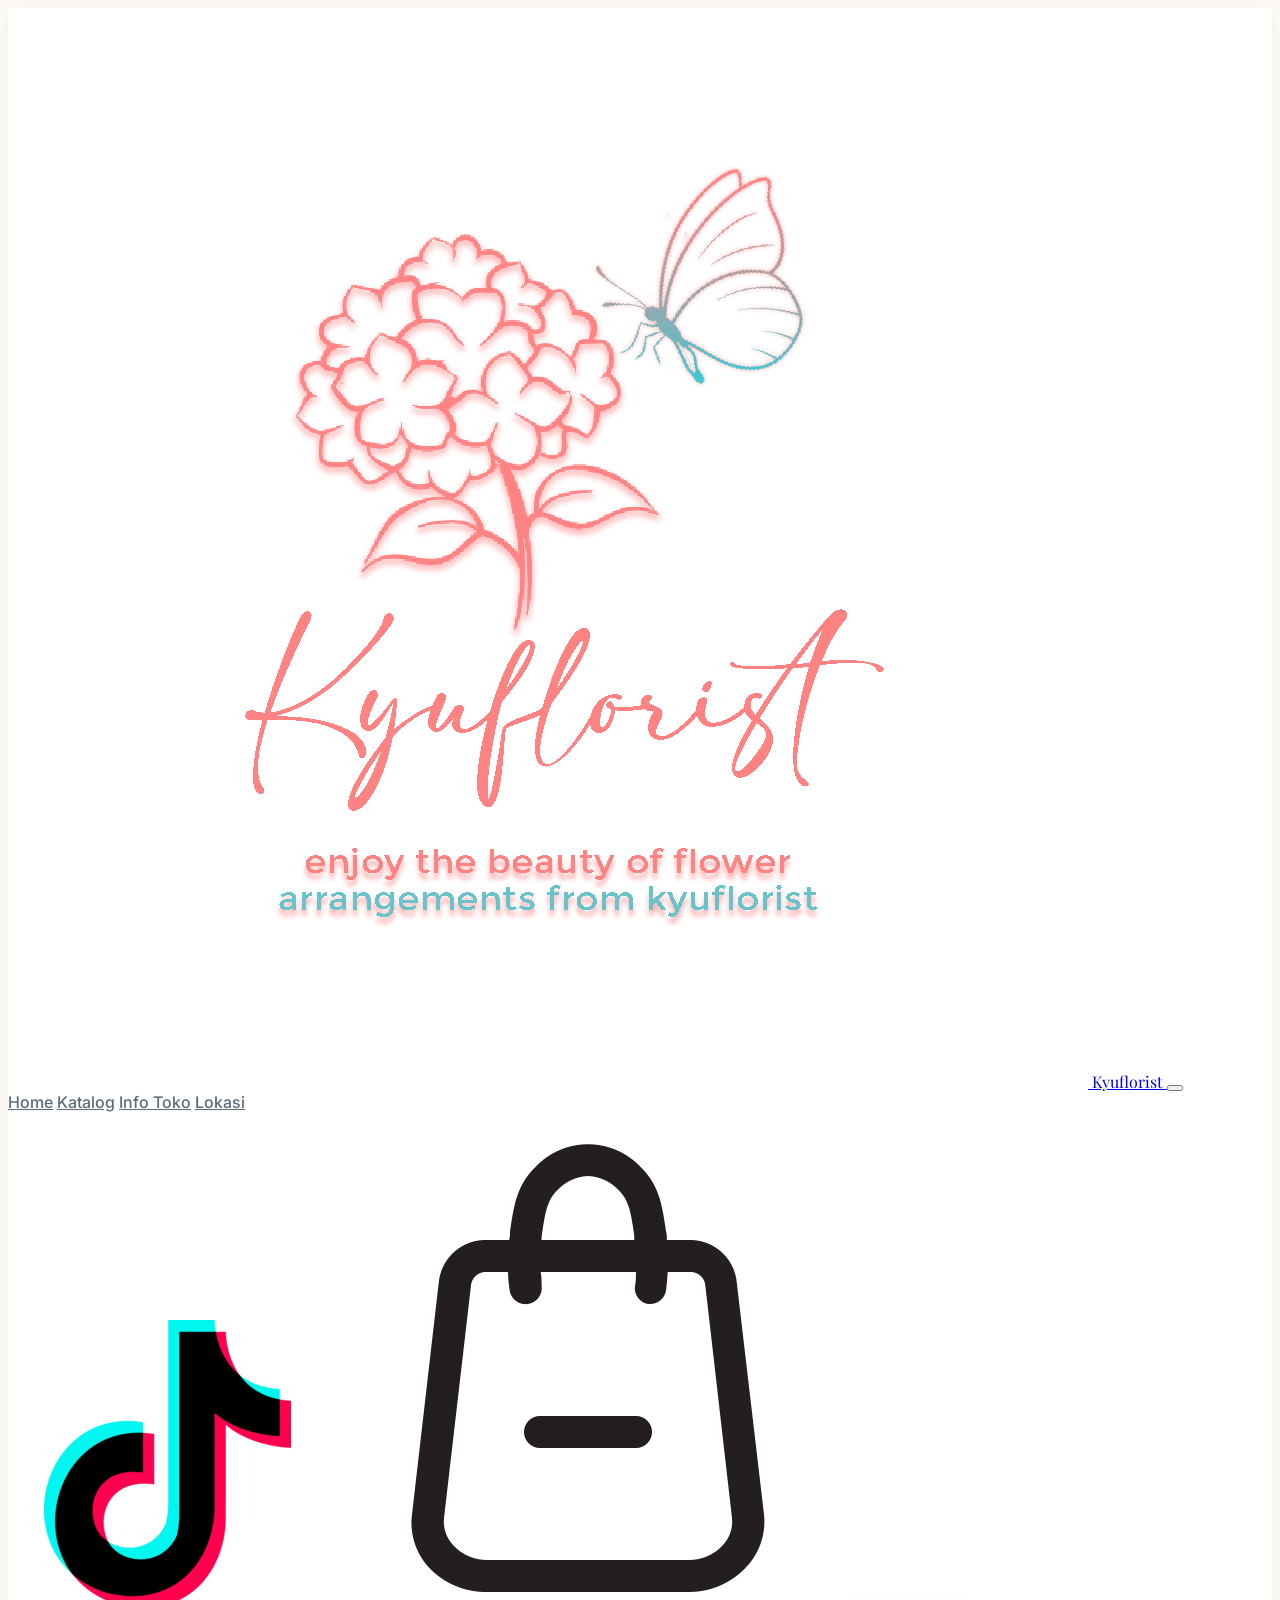
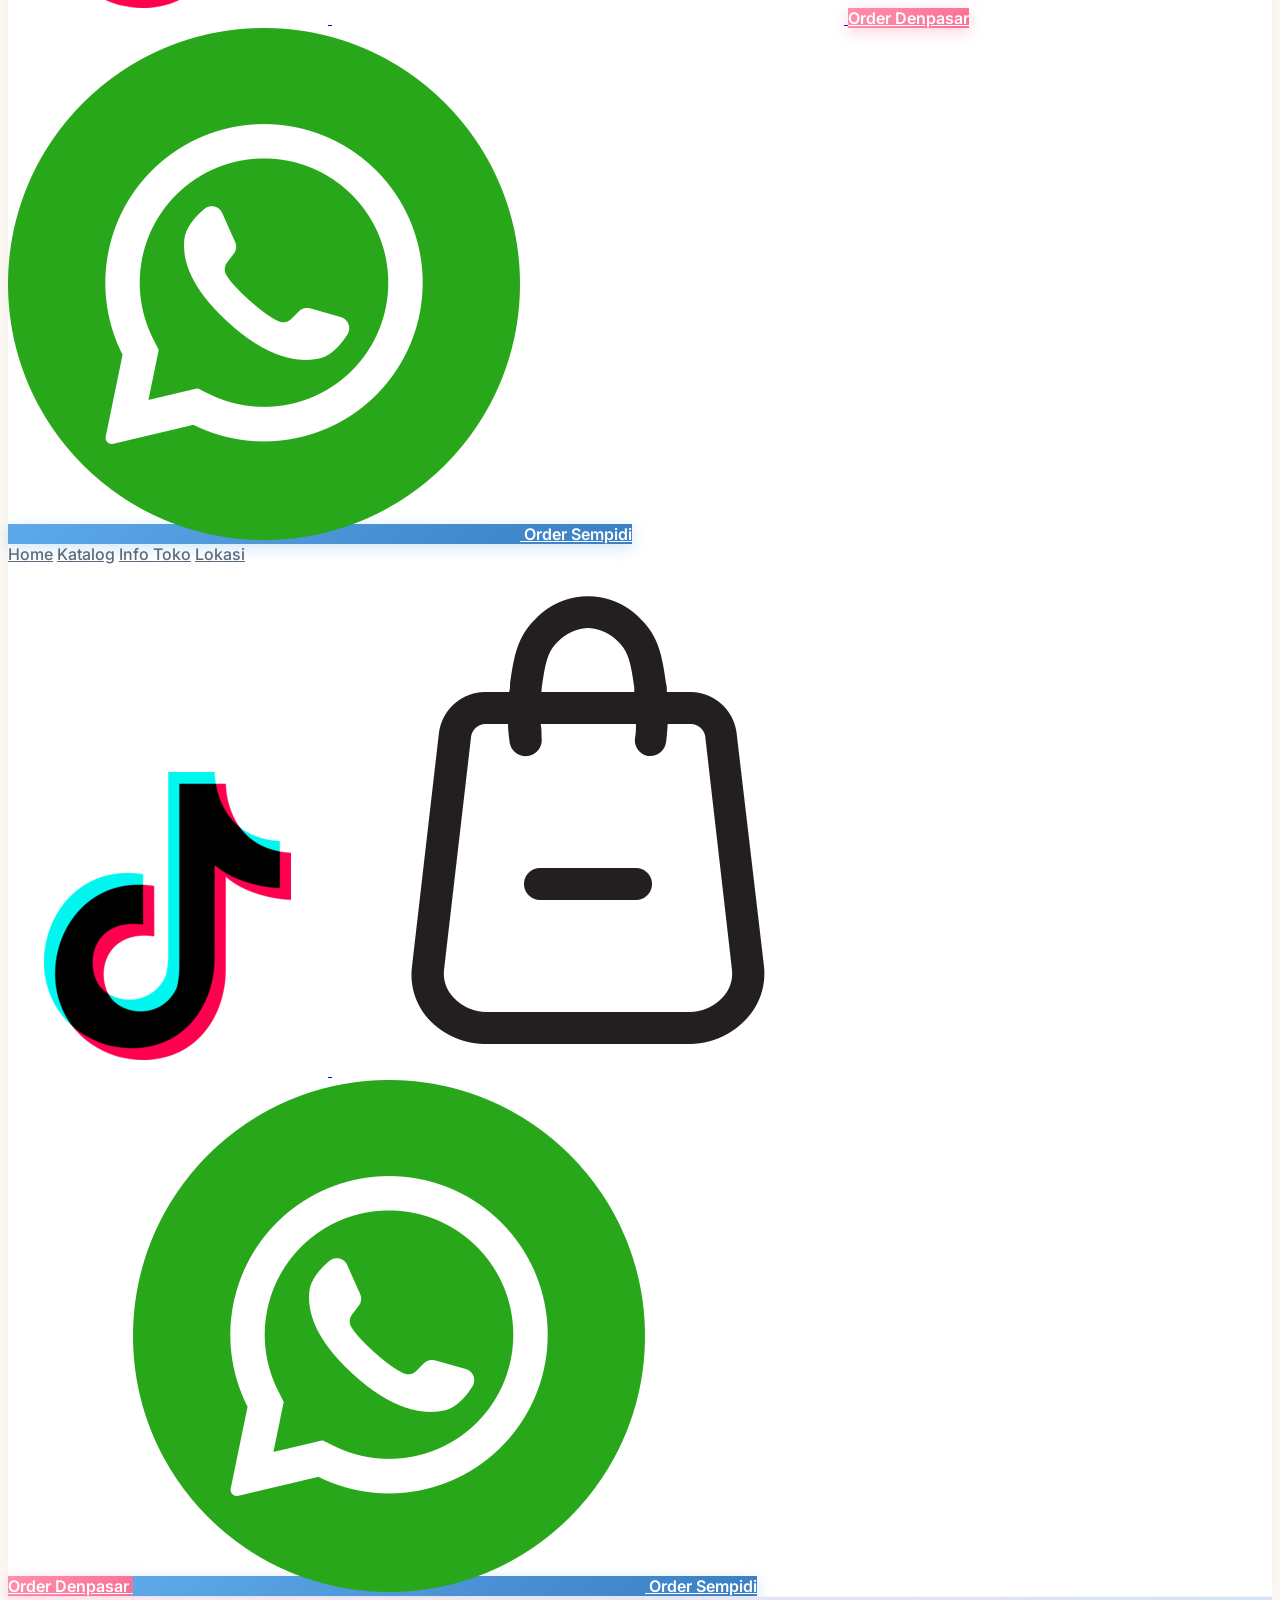
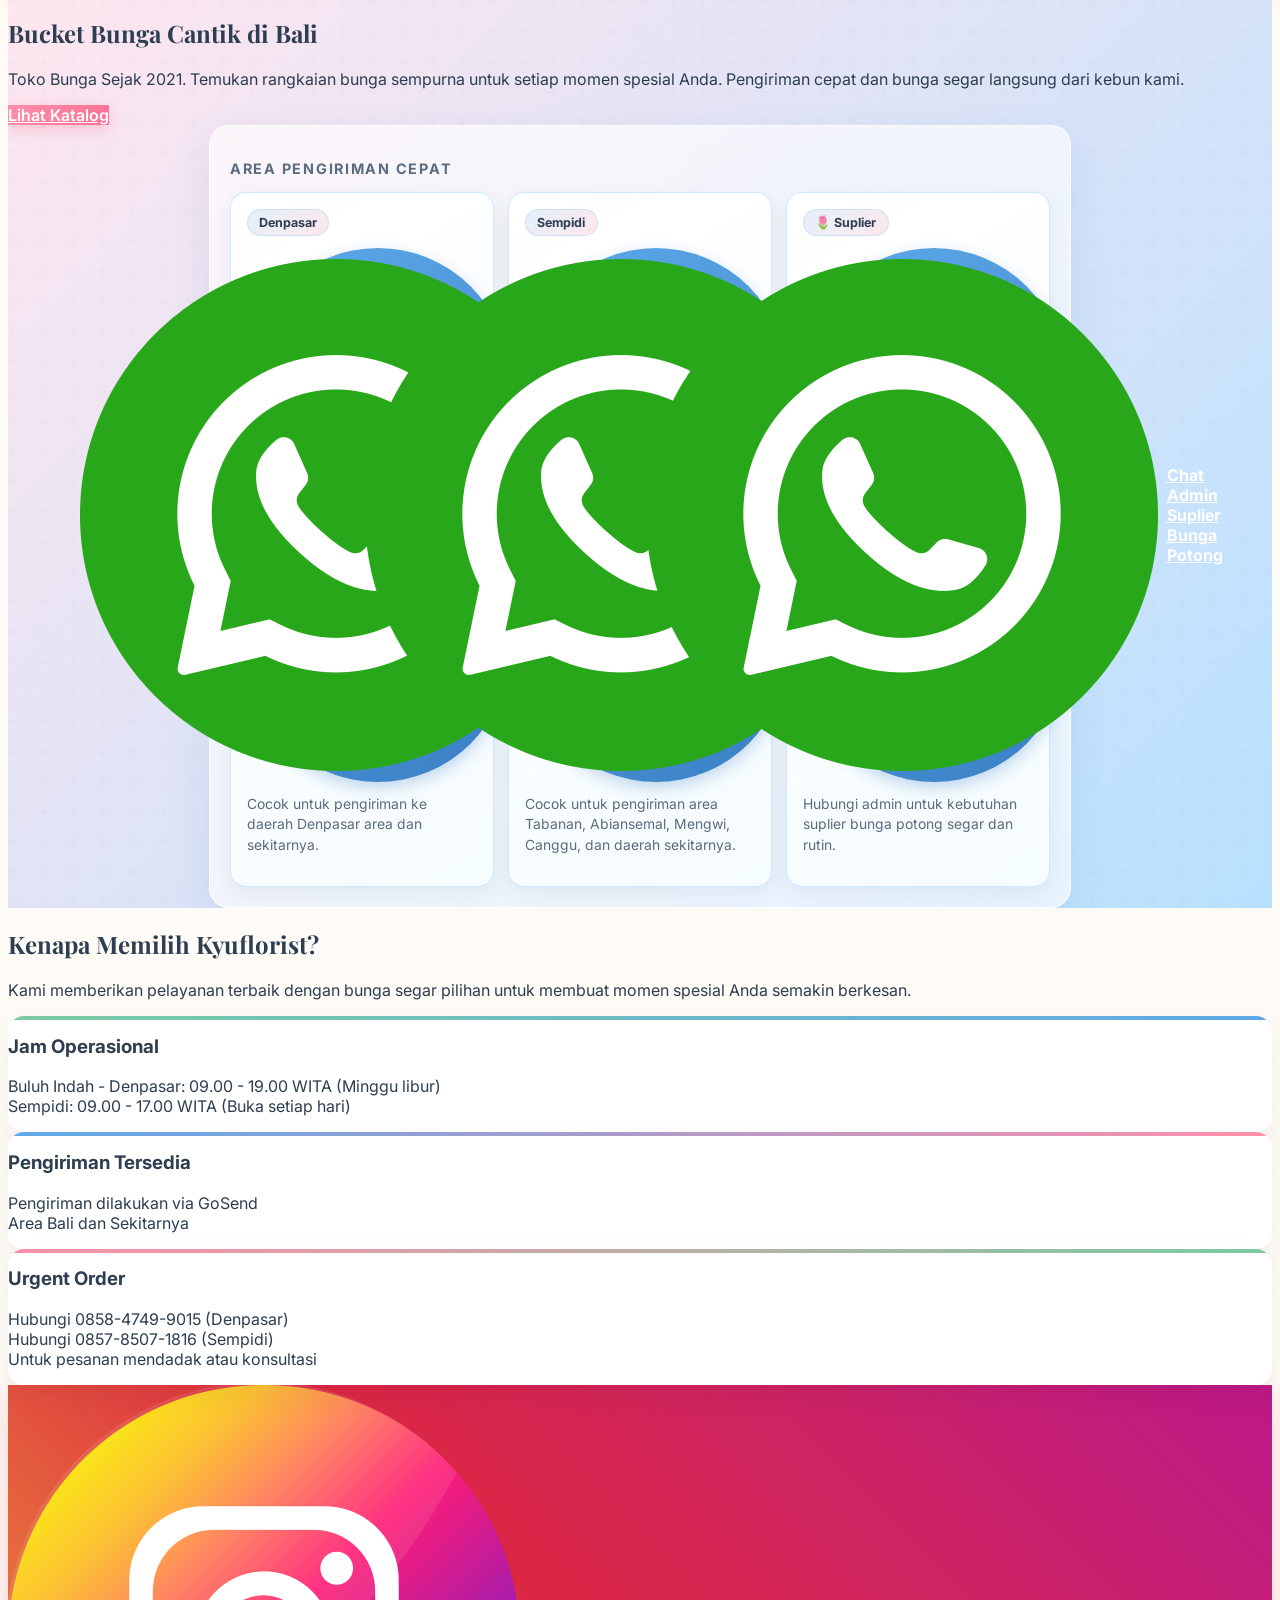
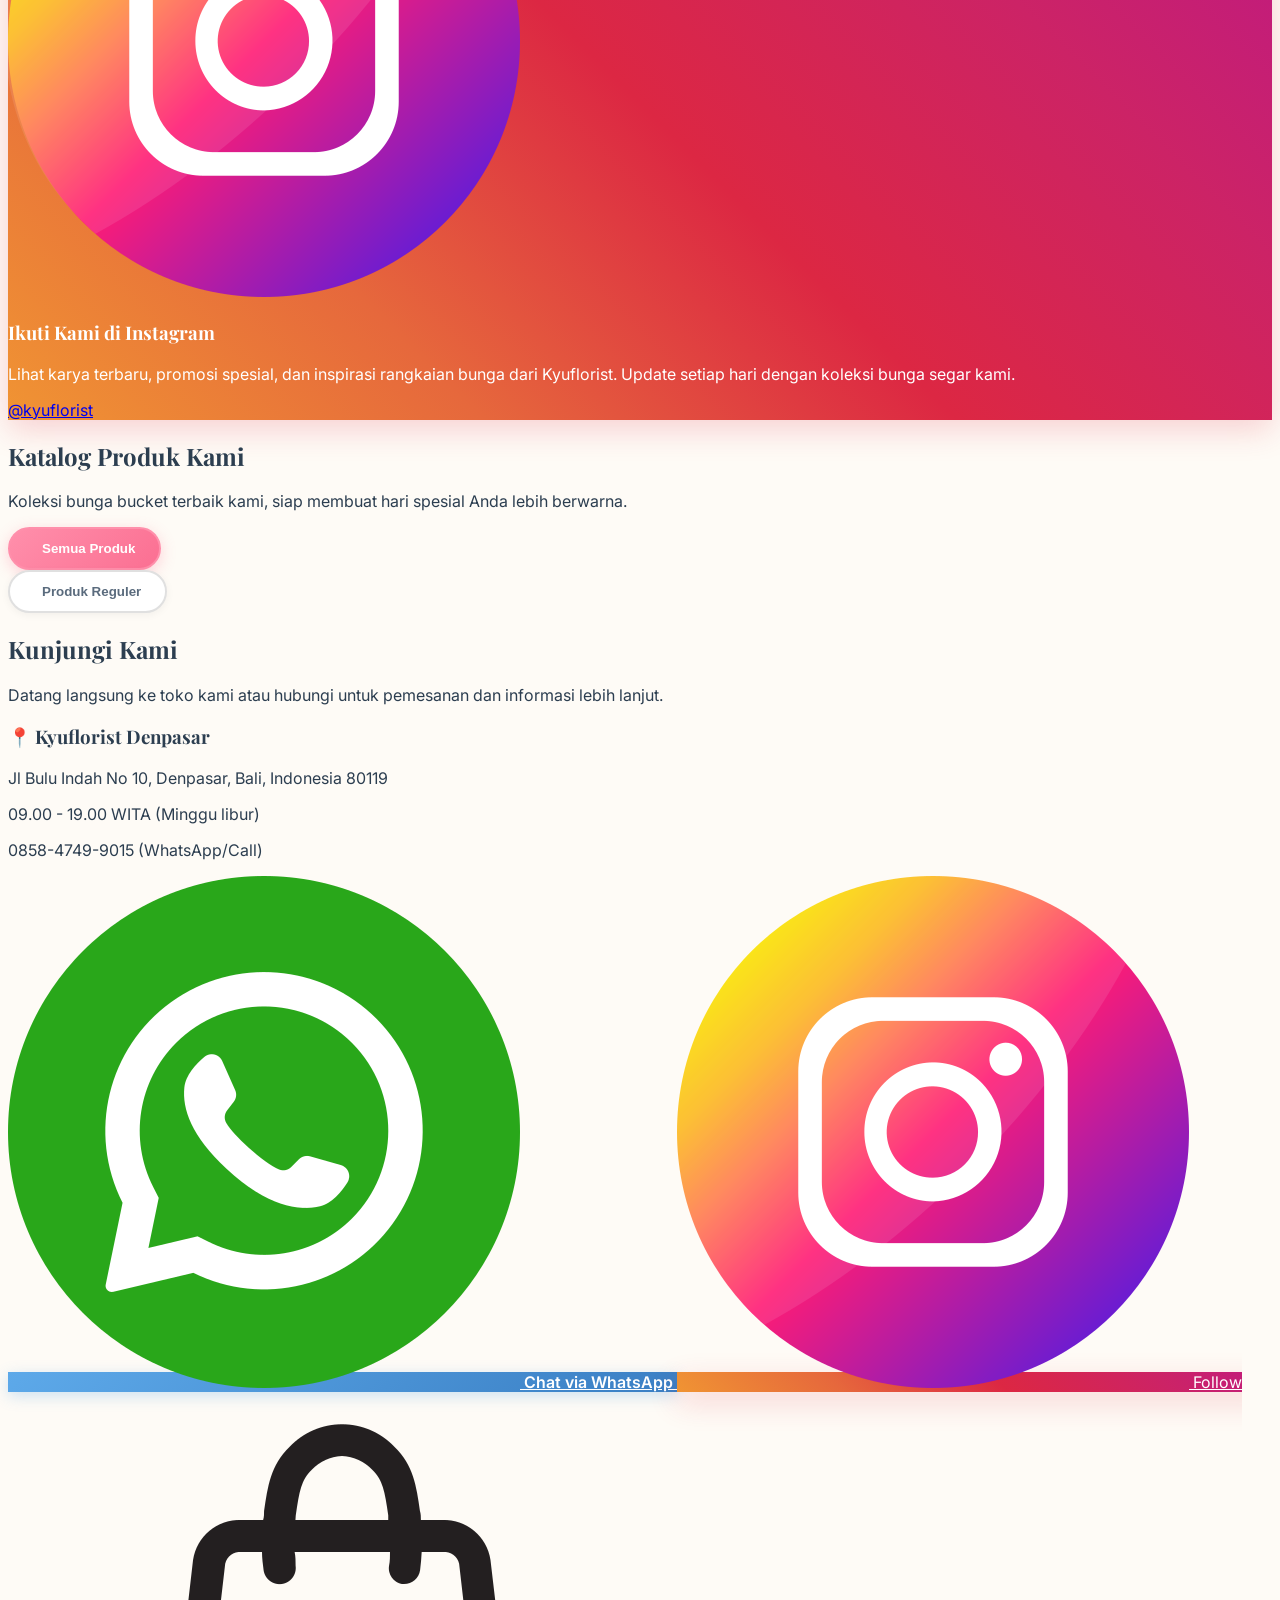
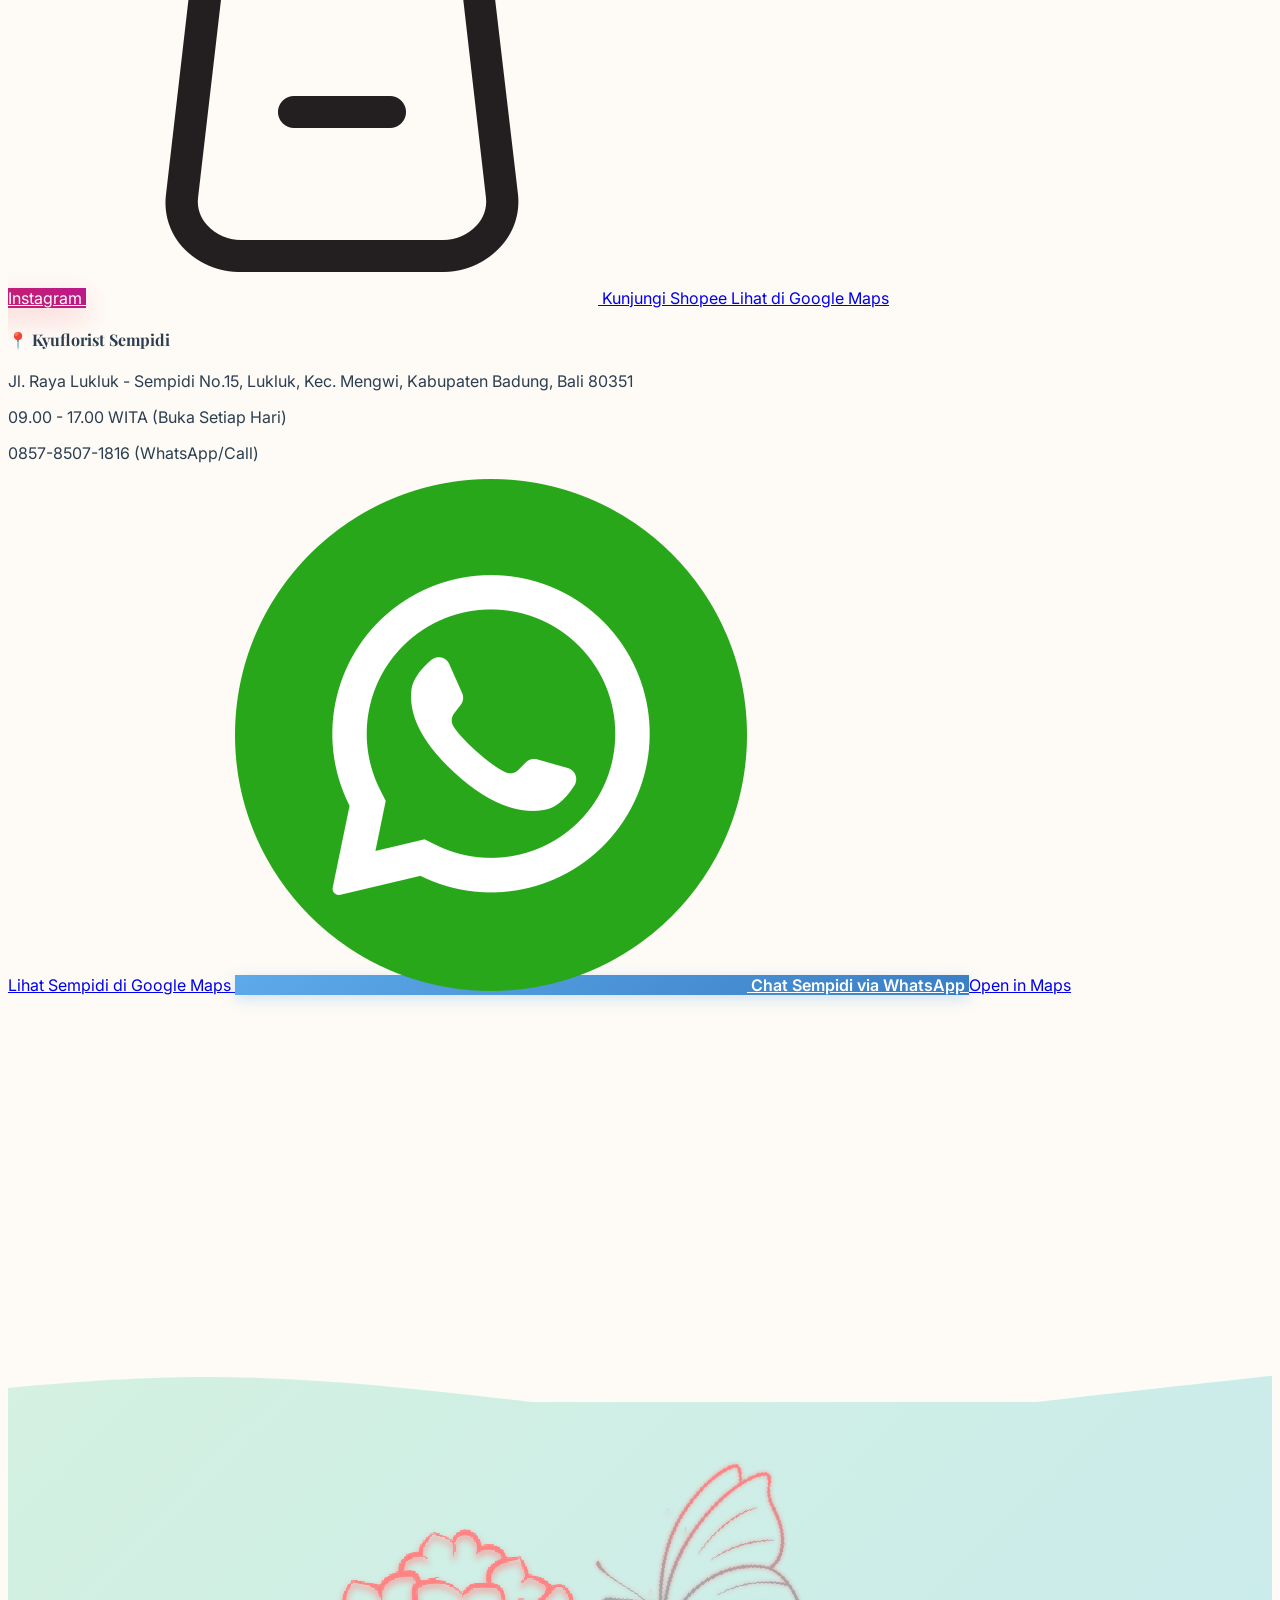
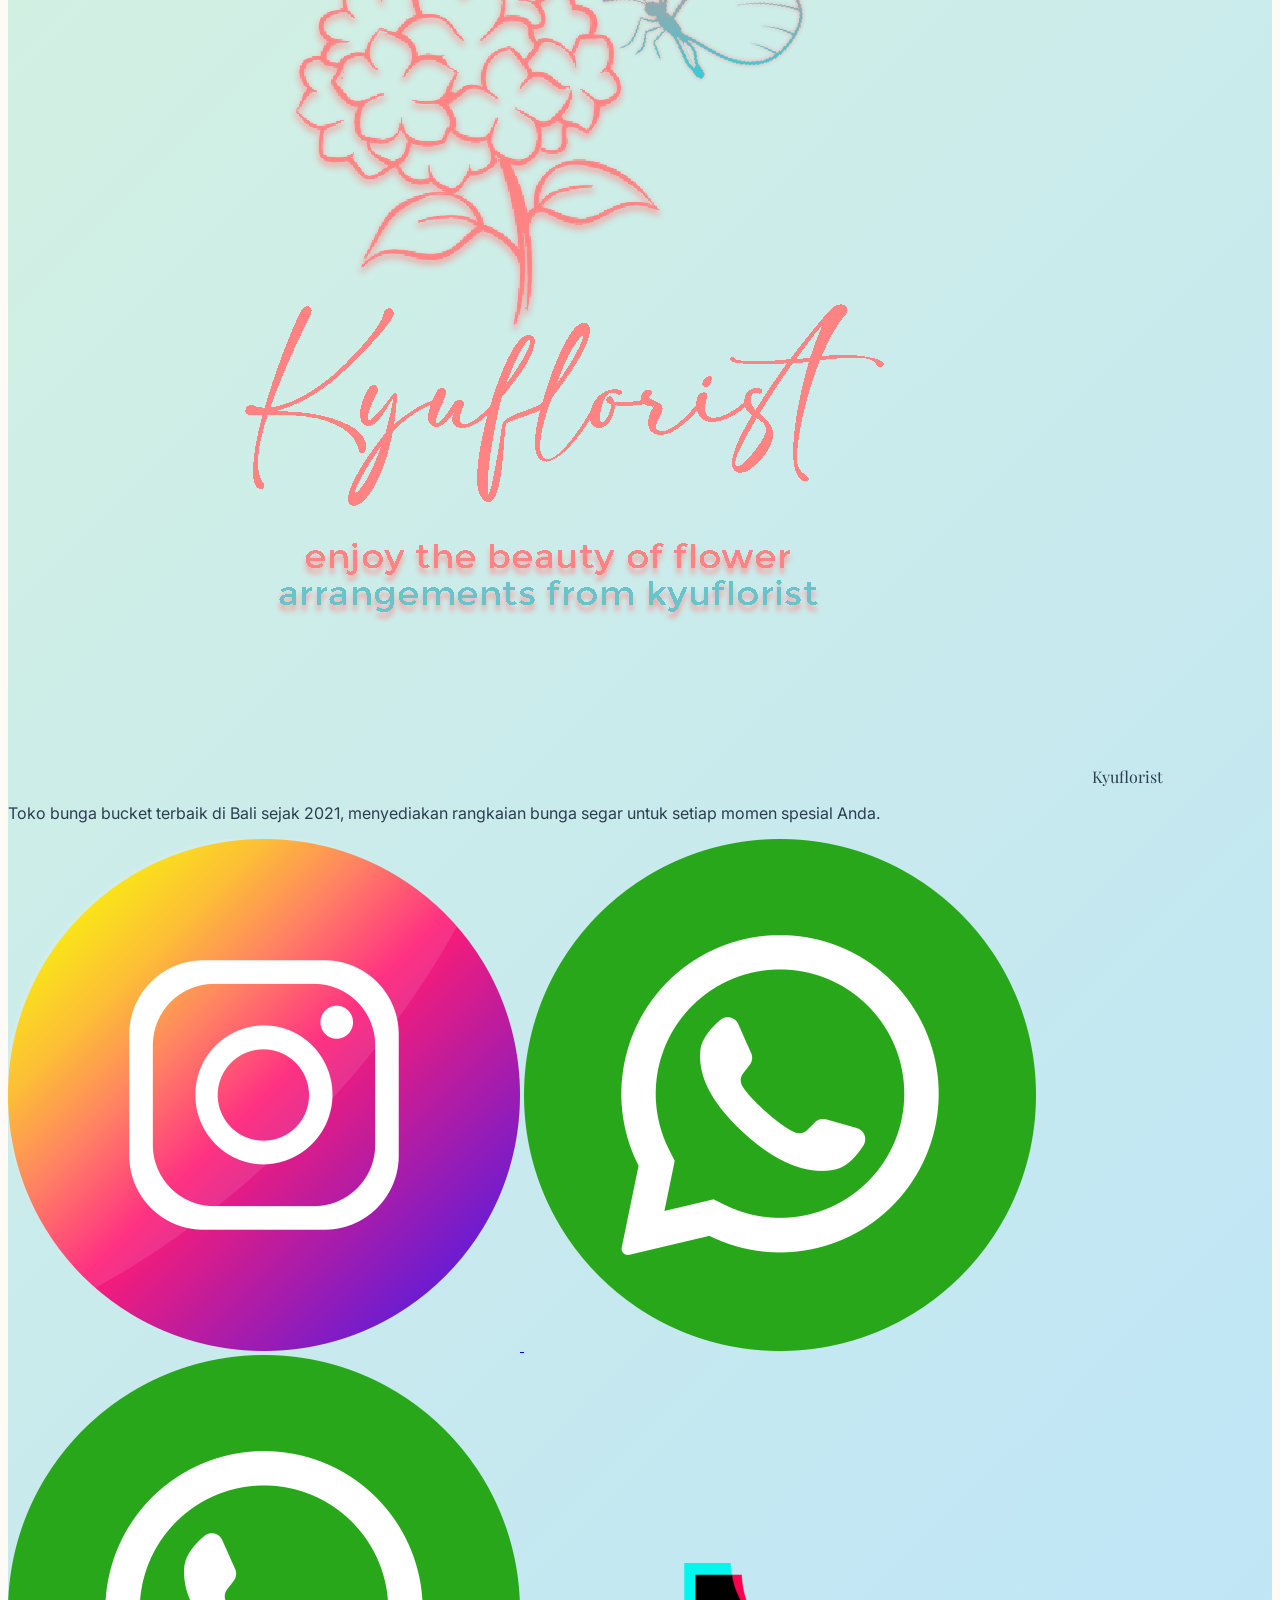
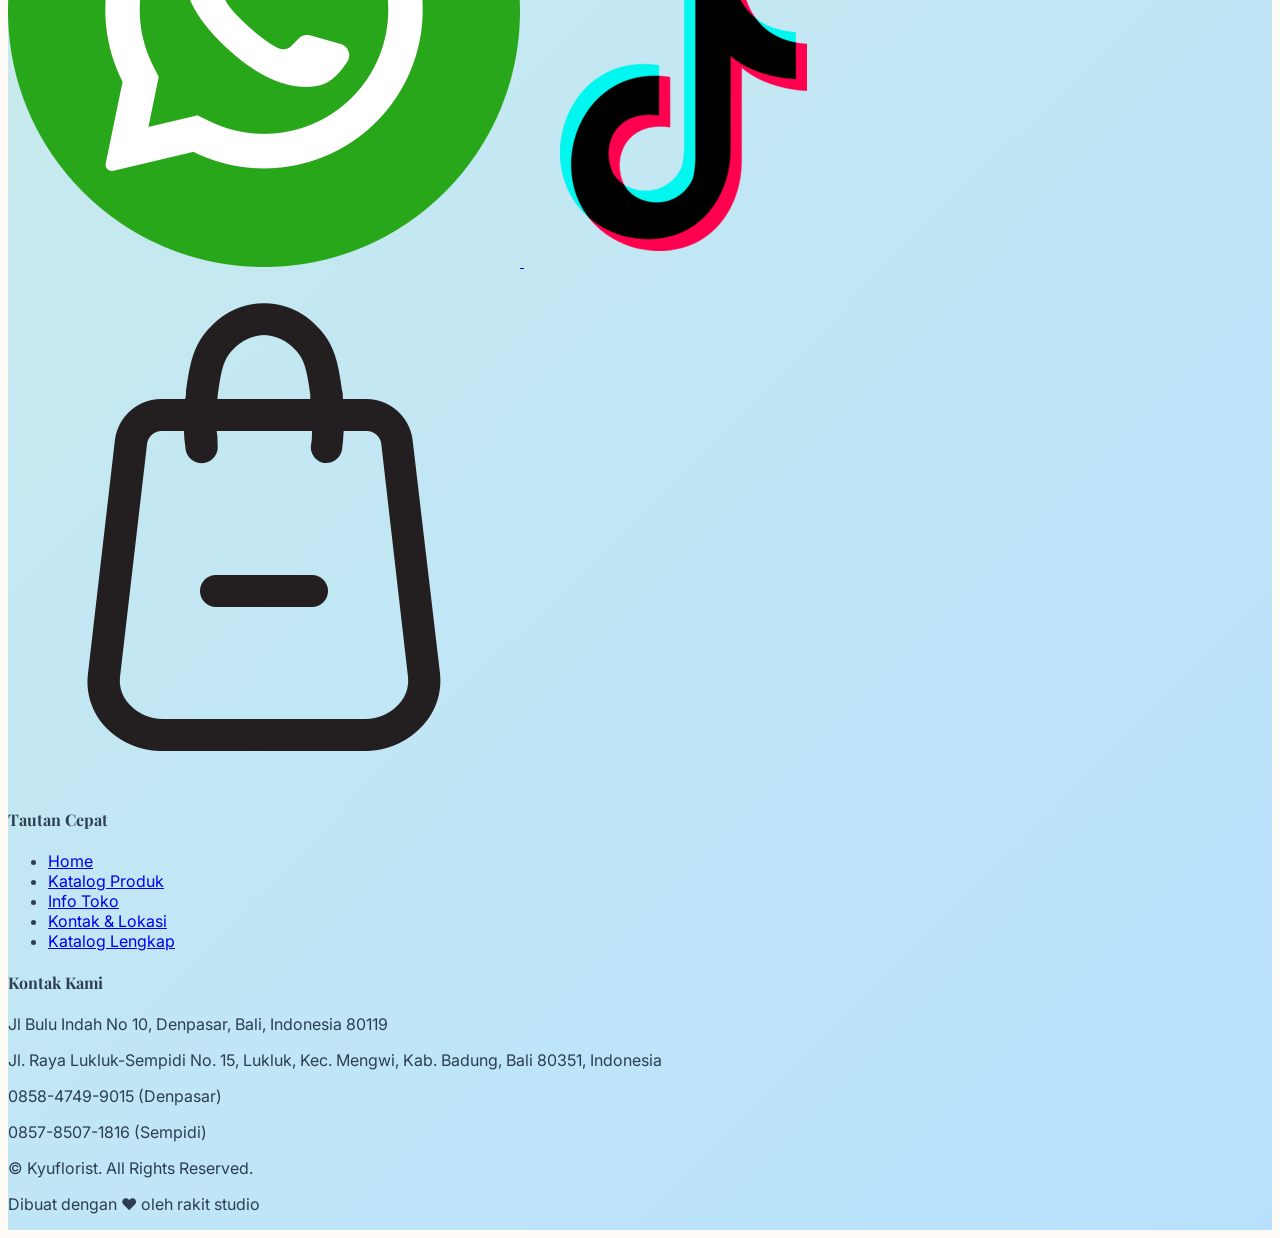
==== commit bfb553e7: "Add files via upload" ====
--- a/index.html
+++ b/index.html
@@ -109,7 +109,7 @@
 
                 <nav class="hidden md:flex space-x-8 items-center">
                     <a href="#hero" class="nav-link">Home</a>
-                    <a href="#products" class="nav-link">Katalog</a>
+                    <a href="https://drive.google.com/drive/folders/1P030nnHp8_pNsiIu0ZyFr5fkYkh6aYjR" target="_blank" rel="noopener noreferrer" class="nav-link">Katalog</a>
                     <a href="#info" class="nav-link">Info Toko</a>
                     <a href="#contact" class="nav-link">Lokasi</a>
                 </nav>
@@ -141,7 +141,7 @@
                 class="md:hidden bg-white mt-4 rounded-lg shadow-xl overflow-hidden transition-all duration-300 max-h-0">
                 <div class="px-6 py-4 flex flex-col space-y-4">
                     <a href="#hero" class="nav-link py-2">Home</a>
-                    <a href="#products" class="nav-link py-2">Katalog</a>
+                    <a href="https://drive.google.com/drive/folders/1P030nnHp8_pNsiIu0ZyFr5fkYkh6aYjR" target="_blank" rel="noopener noreferrer" class="nav-link py-2">Katalog</a>
                     <a href="#info" class="nav-link py-2">Info Toko</a>
                     <a href="#contact" class="nav-link py-2">Lokasi</a>
                     <div class="pt-2 border-t border-gray-100">
@@ -187,7 +187,7 @@
                         Pengiriman cepat dan bunga segar langsung dari kebun kami.
                     </p>
                     <div class="flex flex-col sm:flex-row justify-center gap-4">
-                        <a href="#products" class="btn-primary px-8 py-3.5 rounded-full text-lg font-semibold">
+                        <a href="https://drive.google.com/drive/folders/1P030nnHp8_pNsiIu0ZyFr5fkYkh6aYjR" target="_blank" rel="noopener noreferrer" class="btn-primary px-8 py-3.5 rounded-full text-lg font-semibold">
                             Lihat Katalog
                         </a>
                     </div>
@@ -222,15 +222,15 @@
                             </article>
                             <article class="hero-admin-card hero-admin-card-parcel">
                                 <div class="hero-admin-head">
-                                    <span class="hero-admin-tag hero-admin-tag-parcel">🎁 Parcel</span>
-                                    <i data-lucide="gift" class="hero-admin-icon hero-admin-icon-parcel"></i>
+                                    <span class="hero-admin-tag hero-admin-tag-parcel">🌷 Suplier</span>
+                                    <i data-lucide="flower-2" class="hero-admin-icon hero-admin-icon-parcel"></i>
                                 </div>
                                 <a href="https://wa.me/6281529829332" target="_blank" class="hero-admin-btn hero-admin-btn-parcel">
                                     <img src="whatsapp.png" alt="WhatsApp" class="w-5 h-5 object-contain">
-                                    Chat Admin Pembelian Parcel
+                                    Chat Admin Suplier Bunga Potong
                                 </a>
                                 <p class="hero-admin-note">
-                                    Pesan parcel bunga spesial untuk ulang tahun, wisuda, pernikahan, dan berbagai momen istimewa.
+                                    Hubungi admin untuk kebutuhan suplier bunga potong segar dan rutin.
                                 </p>
                             </article>
                         </div>
@@ -538,11 +538,12 @@
                     <h4 class="font-display font-bold text-lg mb-6">Tautan Cepat</h4>
                     <ul class="space-y-3">
                         <li><a href="#hero" class="footer-link inline-block">Home</a></li>
-                        <li><a href="#products" class="footer-link inline-block">Katalog Produk</a></li>
+                        <li><a href="https://drive.google.com/drive/folders/1P030nnHp8_pNsiIu0ZyFr5fkYkh6aYjR"
+                                target="_blank" rel="noopener noreferrer" class="footer-link inline-block">Katalog Produk</a></li>
                         <li><a href="#info" class="footer-link inline-block">Info Toko</a></li>
                         <li><a href="#contact" class="footer-link inline-block">Kontak & Lokasi</a></li>
-                        <li><a href="https://drive.google.com/drive/folders/1hEIvZRPXCxnrgsUY-rz-JyoYmRroHSYs"
-                                target="_blank" class="footer-link inline-block">Katalog Lengkap</a></li>
+                        <li><a href="https://drive.google.com/drive/folders/1P030nnHp8_pNsiIu0ZyFr5fkYkh6aYjR"
+                                target="_blank" rel="noopener noreferrer" class="footer-link inline-block">Katalog Lengkap</a></li>
                     </ul>
                 </div>
 
@@ -585,4 +586,4 @@
 </body>
 
 
-</html>+</html>
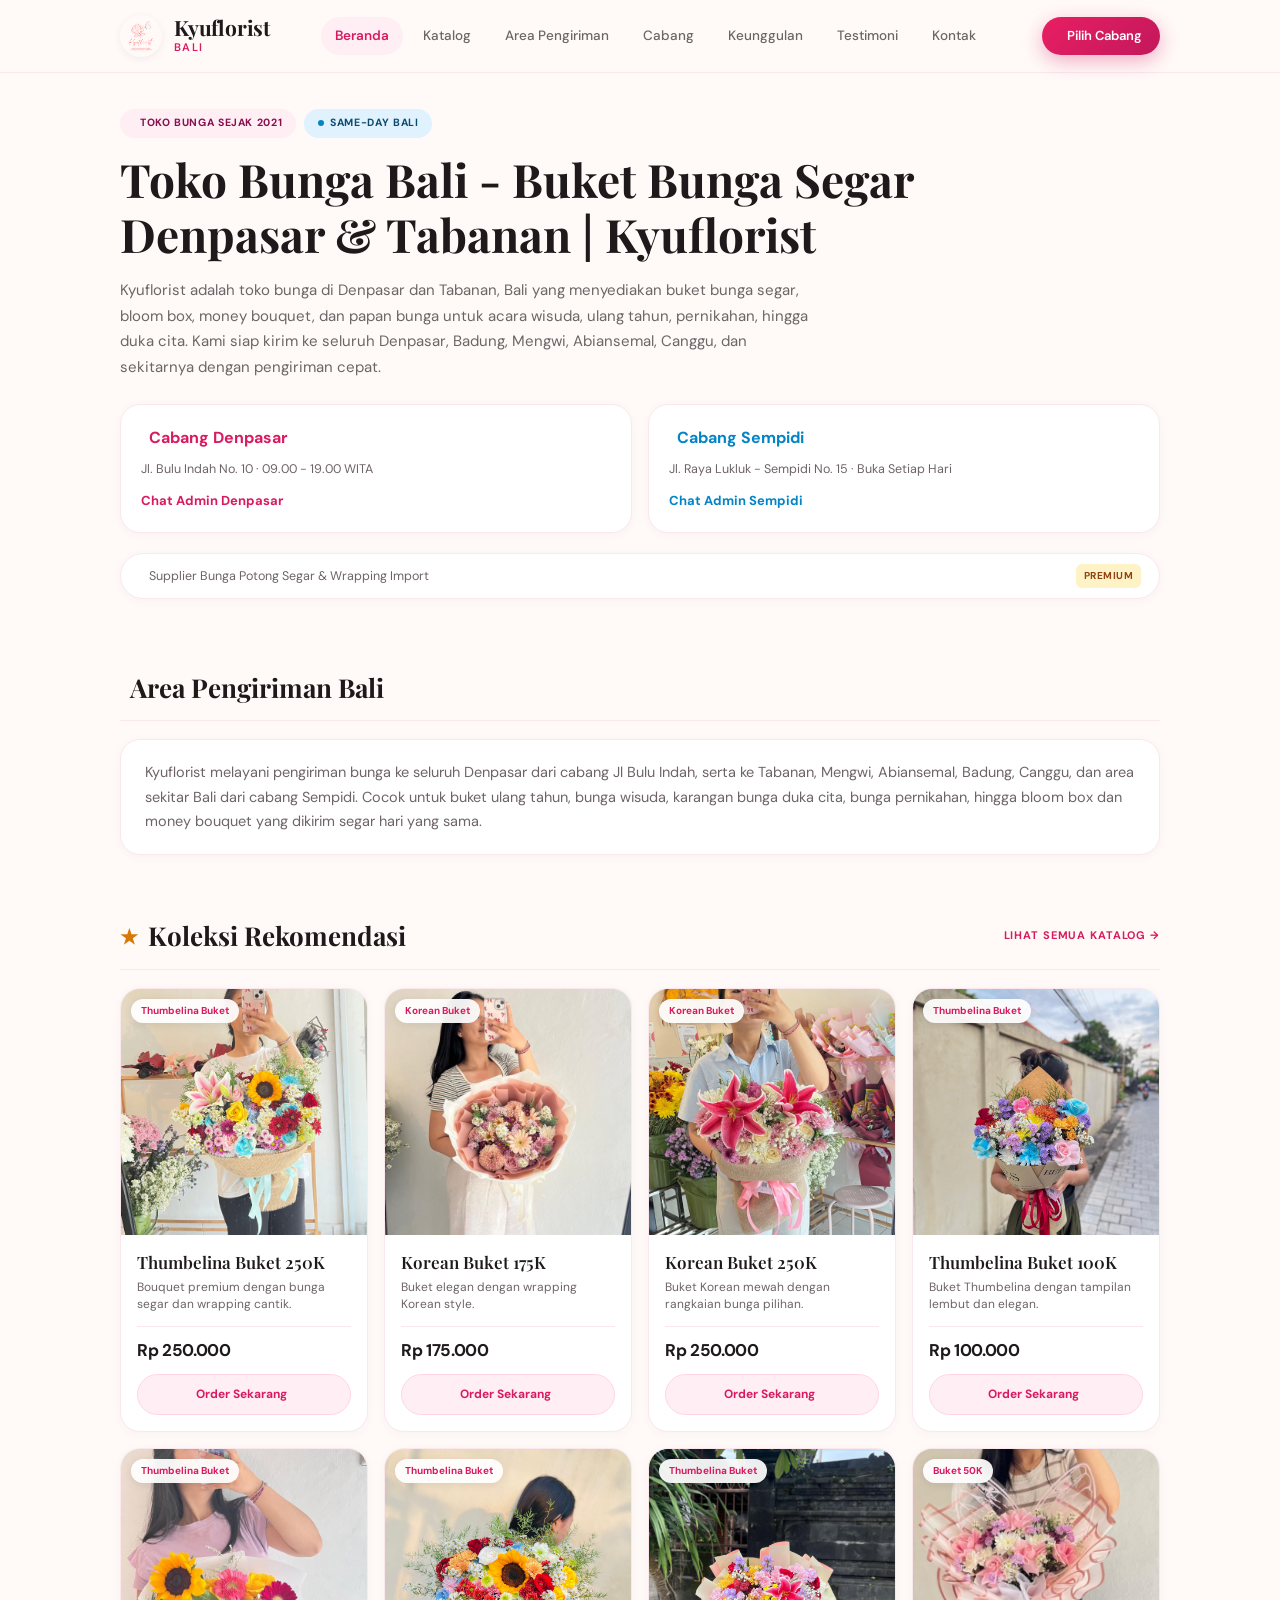
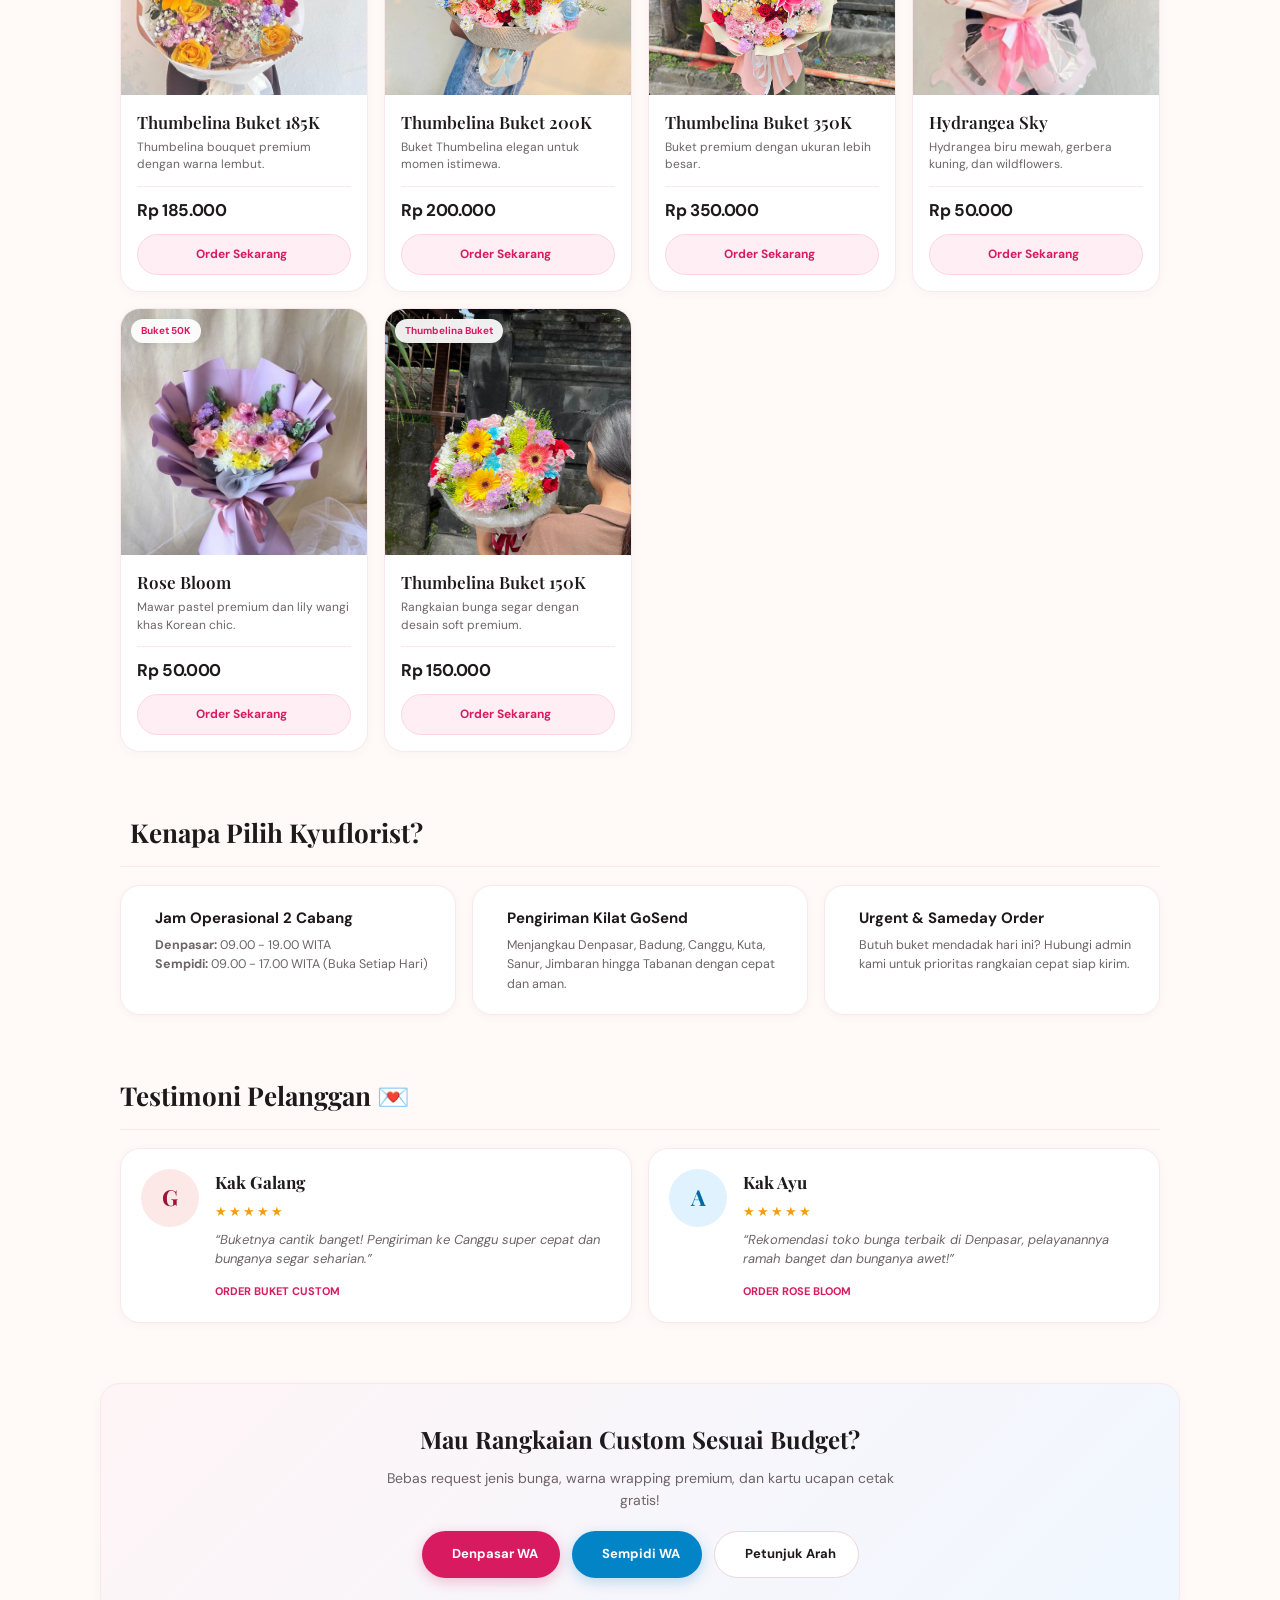
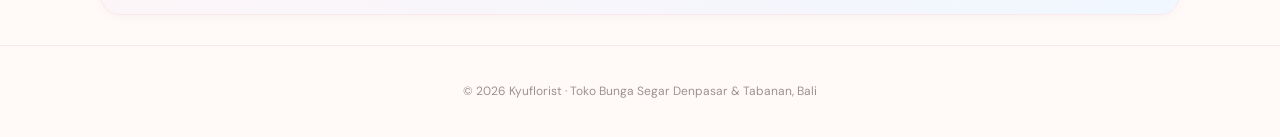
==== commit d415bb24: "Ganti seluruh isi website - tampilan baru" ====
--- a/index.html
+++ b/index.html
@@ -1,589 +1,377 @@
-<!DOCTYPE html>
+<!doctype html>
 <html lang="id">
-
 <head>
-    <meta charset="UTF-8">
-    <meta name="viewport" content="width=device-width, initial-scale=1.0">
-    <title>Kyuflorist - Toko Bunga Bucket Bali | Florist Denpasar</title>
-
-    <!-- SEO Meta Tags -->
-    <meta name="description"
-        content="Kyuflorist adalah toko bunga terpercaya di Bali dan Denpasar. Menyediakan buket bunga segar, money bouquet, bloom box, dan papan bunga untuk berbagai acara. Pesan sekarang dengan harga terjangkau!">
-    <meta name="keywords"
-        content="kyuflorist, toko bunga bali, toko bunga denpasar, florist bali, florist denpasar, bouquet bali, buket bunga denpasar, bunga segar bali, toko bunga online bali, bunga ulang tahun bali, bunga wisuda bali, papan bunga bali, bloom box bali, money bouquet bali, bunga pernikahan bali, korean bouquet bali, human size bouquet bali">
-    <meta name="author" content="Kyuflorist">
-    <meta name="robots" content="index, follow">
-    <meta name="language" content="Indonesian">
-    <meta name="geo.region" content="ID-BA">
-    <meta name="geo.placename" content="Denpasar, Bali">
-    <meta name="geo.position" content="-8.670458;115.212631">
-    <meta name="ICBM" content="-8.670458, 115.212631">
-
-    <!-- Open Graph Meta Tags for Social Media -->
-    <meta property="og:title" content="Kyuflorist - Toko Bunga Bucket Bali | Florist Denpasar">
-    <meta property="og:description"
-        content="Toko bunga terpercaya di Bali dan Denpasar. Menyediakan bouquet segar, money bouquet, bloom box, dan papan bunga. Pesan sekarang!">
-    <meta property="og:type" content="website">
-    <meta property="og:url" content="https://kyuflorist.com">
-    <meta property="og:image" content="https://kyuflorist.com/foto-produk/68bff876-e204-4130-b235-073fa09ea63d-0.jpg">
-    <meta property="og:locale" content="id_ID">
-    <meta property="og:site_name" content="Kyuflorist">
-
-    <!-- Twitter Card Meta Tags -->
-    <meta name="twitter:card" content="summary_large_image">
-    <meta name="twitter:title" content="Kyuflorist - Toko Bunga Bucket Bali | Florist Denpasar">
-    <meta name="twitter:description"
-        content="Toko bunga terpercaya di Bali dan Denpasar. Menyediakan bouquet segar, money bouquet, bloom box untuk berbagai acara.">
-    <meta name="twitter:image" content="https://kyuflorist.com/foto-produk/68bff876-e204-4130-b235-073fa09ea63d-0.jpg">
-
-    <!-- Canonical URL -->
-    <link rel="canonical" href="https://kyuflorist.com">
-
-    <!-- Schema.org Structured Data -->
-    <script type="application/ld+json">
-    {
-      "@context": "https://schema.org",
-      "@type": "LocalBusiness",
-      "name": "Kyuflorist",
-      "description": "Toko bunga terpercaya di Bali dan Denpasar menyediakan bouquet segar, money bouquet, bloom box, dan papan bunga",
-      "image": "https://kyuflorist.com/foto-produk/68bff876-e204-4130-b235-073fa09ea63d-0.jpg",
-      "telephone": "+6285847499015",
-      "address": {
-        "@type": "PostalAddress",
-        "addressLocality": "Denpasar",
-        "addressRegion": "Bali",
-        "addressCountry": "ID"
+  <meta charset="UTF-8">
+  <meta name="viewport" content="width=device-width, initial-scale=1.0">
+  <meta name="description" content="Kyuflorist adalah toko bunga di Denpasar & Tabanan, Bali. Buket segar, bloom box, papan bunga, money bouquet, dan pengiriman same-day ke Denpasar, Badung, Mengwi, Tabanan, Abiansemal, dan Canggu.">
+  <meta name="robots" content="index, follow">
+  <meta property="og:title" content="Kyuflorist Denpasar & Tabanan | Toko Bunga Bali">
+  <meta property="og:description" content="Toko bunga Bali dengan buket segar, bouquet premium, bloom box, dan pengiriman cepat ke seluruh Bali.">
+  <meta property="og:type" content="website">
+  <meta property="og:url" content="https://kyuflorist.netlify.app/">
+  <title>Kyuflorist Denpasar & Tabanan | Toko Bunga Bali</title>
+  <link rel="canonical" href="https://kyuflorist.netlify.app/">
+  <link rel="preconnect" href="https://fonts.googleapis.com">
+  <link rel="preconnect" href="https://fonts.gstatic.com" crossorigin>
+  <link href="https://fonts.googleapis.com/css2?family=DM+Sans:wght@400;500;600;700&family=Playfair+Display:ital,wght@0,600;0,700;1,600&display=swap" rel="stylesheet">
+  <link rel="icon" type="image/png" href="kyuflorist logo.png">
+  <script src="https://unpkg.com/lucide@latest"></script>
+  <link rel="stylesheet" href="style.css">
+  <script type="application/ld+json">
+  {
+    "@context": "https://schema.org",
+    "@graph": [
+      {
+        "@type": "FloristShop",
+        "@id": "https://kyuflorist.netlify.app/#denpasar",
+        "name": "Kyuflorist Denpasar",
+        "image": [
+          "https://kyuflorist.netlify.app/kyuflorist%20logo.png"
+        ],
+        "url": "https://kyuflorist.netlify.app/",
+        "telephone": "+6285847499015",
+        "priceRange": "Rp50.000 - Rp2.000.000",
+        "address": {
+          "@type": "PostalAddress",
+          "streetAddress": "Jl Bulu Indah No 10",
+          "addressLocality": "Denpasar",
+          "addressRegion": "Bali",
+          "postalCode": "80119",
+          "addressCountry": "ID"
+        },
+        "geo": {
+          "@type": "GeoCoordinates",
+          "latitude": -8.670458,
+          "longitude": 115.212631
+        },
+        "openingHoursSpecification": [
+          {
+            "@type": "OpeningHoursSpecification",
+            "dayOfWeek": ["Monday", "Tuesday", "Wednesday", "Thursday", "Friday", "Saturday"],
+            "opens": "09:00",
+            "closes": "19:00"
+          }
+        ],
+        "areaServed": ["Denpasar", "Bali"],
+        "sameAs": [
+          "https://www.instagram.com/kyuflorist/",
+          "https://www.tiktok.com/@bucket_kyuflorist"
+        ]
       },
-      "geo": {
-        "@type": "GeoCoordinates",
-        "latitude": "-8.670458",
-        "longitude": "115.212631"
+      {
+        "@type": "FloristShop",
+        "@id": "https://kyuflorist.netlify.app/#sempidi",
+        "name": "Kyuflorist Sempidi",
+        "telephone": "+6285785071816",
+        "priceRange": "Rp50.000 - Rp2.000.000",
+        "address": {
+          "@type": "PostalAddress",
+          "streetAddress": "Jl. Raya Lukluk - Sempidi No.15, Lukluk",
+          "addressLocality": "Mengwi",
+          "addressRegion": "Bali",
+          "postalCode": "80351",
+          "addressCountry": "ID"
+        },
+        "openingHoursSpecification": [
+          {
+            "@type": "OpeningHoursSpecification",
+            "dayOfWeek": ["Monday", "Tuesday", "Wednesday", "Thursday", "Friday", "Saturday", "Sunday"],
+            "opens": "09:00",
+            "closes": "17:00"
+          }
+        ],
+        "areaServed": ["Tabanan", "Mengwi", "Abiansemal", "Canggu", "Badung", "Bali"],
+        "sameAs": [
+          "https://www.instagram.com/kyuflorist/"
+        ]
       },
-      "url": "https://kyuflorist.com",
-      "priceRange": "Rp 50.000 - Rp 600.000",
-    "openingHours": ["Mo-Sa 09:00-19:00"],
-      "paymentAccepted": "Cash, Transfer",
-      "currenciesAccepted": "IDR",
-      "areaServed": {
-        "@type": "City",
-        "name": "Bali"
-      },
-      "sameAs": [
-        "https://www.instagram.com/kyuflorist"
-      ]
-    }
-    </script>
-
-    <!-- Tailwind CSS -->
-    <script src="https://cdn.tailwindcss.com"></script>
-
-    <!-- Google Fonts -->
-    <link rel="preconnect" href="https://fonts.googleapis.com">
-    <link rel="preconnect" href="https://fonts.gstatic.com" crossorigin>
-    <link
-        href="https://fonts.googleapis.com/css2?family=Inter:wght@300;400;500;600;700&family=Playfair+Display:wght@700;800&display=swap"
-        rel="stylesheet">
-
-    <!-- Lucide Icons -->
-    <script src="https://unpkg.com/lucide@latest"></script>
-    <link rel="icon" type="image/png" href="kyuflorist logo.png">
-
-    <!-- Custom CSS -->
-    <link rel="stylesheet" href="style.css">
+      {
+        "@type": "BreadcrumbList",
+        "itemListElement": [
+          { "@type": "ListItem", "position": 1, "name": "Home", "item": "https://kyuflorist.netlify.app/" },
+          { "@type": "ListItem", "position": 2, "name": "Katalog Produk", "item": "https://kyuflorist.netlify.app/#products" },
+          { "@type": "ListItem", "position": 3, "name": "Lokasi", "item": "https://kyuflorist.netlify.app/#contact" }
+        ]
+      }
+    ]
+  }
+  </script>
 </head>
-
 <body>
-    <!-- Header -->
-    <header class="sticky top-0 z-50" id="main-header">
-        <div class="container mx-auto px-6 py-4">
-            <div class="flex justify-between items-center">
-                <a href="#" class="flex items-center space-x-3">
-                    <img src="kyuflorist logo.png" alt="Kyuflorist Logo" class="h-14 w-auto">
-                    <span class="text-xl font-bold font-display hidden md:block">Kyuflorist</span>
-                </a>
-
-                <!-- Mobile Menu Button -->
-                <button id="mobile-menu-button" class="md:hidden text-gray-700 focus:outline-none">
-                    <i data-lucide="menu" class="w-8 h-8"></i>
-                </button>
-
-                <nav class="hidden md:flex space-x-8 items-center">
-                    <a href="#hero" class="nav-link">Home</a>
-                    <a href="https://drive.google.com/drive/folders/1P030nnHp8_pNsiIu0ZyFr5fkYkh6aYjR" target="_blank" rel="noopener noreferrer" class="nav-link">Katalog</a>
-                    <a href="#info" class="nav-link">Info Toko</a>
-                    <a href="#contact" class="nav-link">Lokasi</a>
-                </nav>
-
-                <div class="hidden md:flex items-center space-x-3">
-                    <a href="https://www.tiktok.com/@bucket_kyuflorist" target="_blank"
-                        class="p-2 rounded-full bg-white shadow-sm hover:shadow-md transition">
-                        <img src="tik-tok.png" alt="TikTok" class="h-5 w-5">
-                    </a>
-                    <a href="https://id.shp.ee/2b4qyRSn" target="_blank"
-                        class="p-2 rounded-full bg-white shadow-sm hover:shadow-md transition">
-                        <img src="delete.png" alt="Shopee" class="h-5 w-5 object-contain">
-                    </a>
-                    <a href="https://wa.me/6285847499015" target="_blank"
-                        class="btn-primary px-5 py-2.5 rounded-full flex items-center space-x-2">
-                        <i data-lucide="zap" class="w-4 h-4"></i>
-                        <span>Order Denpasar</span>
-                    </a>
-                    <a href="https://wa.me/6285785071816" target="_blank"
-                        class="btn-secondary px-5 py-2.5 rounded-full flex items-center space-x-2">
-                        <img src="whatsapp.png" alt="WhatsApp" class="w-4 h-4 object-contain">
-                        <span>Order Sempidi</span>
-                    </a>
-                </div>
-            </div>
-
-            <!-- Mobile Menu -->
-            <div id="mobile-menu"
-                class="md:hidden bg-white mt-4 rounded-lg shadow-xl overflow-hidden transition-all duration-300 max-h-0">
-                <div class="px-6 py-4 flex flex-col space-y-4">
-                    <a href="#hero" class="nav-link py-2">Home</a>
-                    <a href="https://drive.google.com/drive/folders/1P030nnHp8_pNsiIu0ZyFr5fkYkh6aYjR" target="_blank" rel="noopener noreferrer" class="nav-link py-2">Katalog</a>
-                    <a href="#info" class="nav-link py-2">Info Toko</a>
-                    <a href="#contact" class="nav-link py-2">Lokasi</a>
-                    <div class="pt-2 border-t border-gray-100">
-                        <a href="https://www.tiktok.com/@bucket_kyuflorist" target="_blank"
-                            class="p-2 rounded-full bg-gray-50">
-                            <img src="tik-tok.png" alt="TikTok" class="h-5 w-5">
-                        </a>
-                        <a href="https://id.shp.ee/2b4qyRSn" target="_blank"
-                            class="p-2 rounded-full bg-gray-50 ml-2 inline-block">
-                            <img src="delete.png" alt="Shopee" class="h-5 w-5 object-contain">
-                        </a>
-                        <div class="mt-3 grid gap-2">
-                            <a href="https://wa.me/6285847499015" target="_blank"
-                                class="btn-primary px-5 py-2.5 rounded-full flex items-center justify-center space-x-2 text-sm">
-                                <i data-lucide="zap" class="w-4 h-4"></i>
-                                <span>Order Denpasar</span>
-                            </a>
-                            <a href="https://wa.me/6285785071816" target="_blank"
-                                class="btn-secondary px-5 py-2.5 rounded-full flex items-center justify-center space-x-2 text-sm">
-                                <img src="whatsapp.png" alt="WhatsApp" class="w-4 h-4 object-contain">
-                                <span>Order Sempidi</span>
-                            </a>
-                        </div>
-                    </div>
-                </div>
-            </div>
-        </div>
-    </header>
-
-    <main>
-        <!-- Hero Section -->
-        <section id="hero" class="hero-section py-24 md:py-32 px-6 relative">
-            <div class="hero-pattern"></div>
-            <div class="container mx-auto relative z-10">
-                <div class="max-w-3xl mx-auto text-center">
-                    <h1 class="hero-title text-4xl md:text-5xl lg:text-6xl font-display font-bold mb-6">
-                        <span class="block">Bucket Bunga Cantik</span>
-                        <span class="text-transparent bg-clip-text bg-gradient-to-r from-pink-500 to-blue-500">di
-                            Bali</span>
-                    </h1>
-                    <p class="text-lg md:text-xl text-gray-700 mb-8 leading-relaxed">
-                        Toko Bunga Sejak 2021. Temukan rangkaian bunga sempurna untuk setiap momen spesial Anda.
-                        Pengiriman cepat dan bunga segar langsung dari kebun kami.
-                    </p>
-                    <div class="flex flex-col sm:flex-row justify-center gap-4">
-                        <a href="https://drive.google.com/drive/folders/1P030nnHp8_pNsiIu0ZyFr5fkYkh6aYjR" target="_blank" rel="noopener noreferrer" class="btn-primary px-8 py-3.5 rounded-full text-lg font-semibold">
-                            Lihat Katalog
-                        </a>
-                    </div>
-                    <div class="hero-admin-panel mt-8 text-left">
-                        <p class="hero-admin-title">Area Pengiriman Cepat</p>
-                        <div class="hero-admin-grid hero-admin-grid-3">
-                            <article class="hero-admin-card">
-                                <div class="hero-admin-head">
-                                    <span class="hero-admin-tag">Denpasar</span>
-                                    <i data-lucide="truck" class="hero-admin-icon"></i>
-                                </div>
-                                <a href="https://wa.me/6285847499015" target="_blank" class="hero-admin-btn">
-                                    <img src="whatsapp.png" alt="WhatsApp" class="w-5 h-5 object-contain">
-                                    Chat Admin Denpasar
-                                </a>
-                                <p class="hero-admin-note">
-                                    Cocok untuk pengiriman ke daerah Denpasar area dan sekitarnya.
-                                </p>
-                            </article>
-                            <article class="hero-admin-card">
-                                <div class="hero-admin-head">
-                                    <span class="hero-admin-tag">Sempidi</span>
-                                    <i data-lucide="truck" class="hero-admin-icon"></i>
-                                </div>
-                                <a href="https://wa.me/6285785071816" target="_blank" class="hero-admin-btn">
-                                    <img src="whatsapp.png" alt="WhatsApp" class="w-5 h-5 object-contain">
-                                    Chat Admin Sempidi
-                                </a>
-                                <p class="hero-admin-note">
-                                    Cocok untuk pengiriman area Tabanan, Abiansemal, Mengwi, Canggu, dan daerah sekitarnya.
-                                </p>
-                            </article>
-                            <article class="hero-admin-card hero-admin-card-parcel">
-                                <div class="hero-admin-head">
-                                    <span class="hero-admin-tag hero-admin-tag-parcel">🌷 Suplier</span>
-                                    <i data-lucide="flower-2" class="hero-admin-icon hero-admin-icon-parcel"></i>
-                                </div>
-                                <a href="https://wa.me/6281529829332" target="_blank" class="hero-admin-btn hero-admin-btn-parcel">
-                                    <img src="whatsapp.png" alt="WhatsApp" class="w-5 h-5 object-contain">
-                                    Chat Admin Suplier Bunga Potong
-                                </a>
-                                <p class="hero-admin-note">
-                                    Hubungi admin untuk kebutuhan suplier bunga potong segar dan rutin.
-                                </p>
-                            </article>
-                        </div>
-                    </div>
-                </div>
-            </div>
-        </section>
-
-
-        <!-- Info Section -->
-        <section id="info" class="py-16 md:py-24 bg-white">
-            <div class="container mx-auto px-6">
-                <div class="text-center mb-16">
-                    <h2 class="text-3xl md:text-4xl font-display font-bold mb-4">Kenapa Memilih Kyuflorist?</h2>
-                    <p class="text-gray-600 max-w-2xl mx-auto">
-                        Kami memberikan pelayanan terbaik dengan bunga segar pilihan untuk membuat momen spesial Anda
-                        semakin berkesan.
-                    </p>
-                </div>
-
-                <div class="info-grid grid md:grid-cols-3 gap-8 max-w-6xl mx-auto">
-                    <div class="info-card clock p-8 text-center">
-                        <div class="w-16 h-16 mx-auto mb-6 rounded-full bg-green-50 flex items-center justify-center">
-                            <i data-lucide="clock" class="w-8 h-8 text-green-600"></i>
-                        </div>
-                        <h3 class="text-xl font-bold mb-3">Jam Operasional</h3>
-                        <p class="text-gray-600">
-                            Buluh Indah - Denpasar: 09.00 - 19.00 WITA (Minggu libur)<br>
-                            Sempidi: 09.00 - 17.00 WITA (Buka setiap hari)
-                        </p>
-                    </div>
-
-                    <div class="info-card truck p-8 text-center">
-                        <div class="w-16 h-16 mx-auto mb-6 rounded-full bg-blue-50 flex items-center justify-center">
-                            <i data-lucide="truck" class="w-8 h-8 text-blue-600"></i>
-                        </div>
-                        <h3 class="text-xl font-bold mb-3">Pengiriman Tersedia</h3>
-                        <p class="text-gray-600">
-                            Pengiriman dilakukan via GoSend<br>
-                            Area Bali dan Sekitarnya
-                        </p>
-                    </div>
-
-                    <div class="info-card phone p-8 text-center">
-                        <div class="w-16 h-16 mx-auto mb-6 rounded-full bg-pink-50 flex items-center justify-center">
-                            <i data-lucide="phone-call" class="w-8 h-8 text-pink-600"></i>
-                        </div>
-                        <h3 class="text-xl font-bold mb-3">Urgent Order</h3>
-                        <p class="text-gray-600">
-                            Hubungi 0858-4749-9015 (Denpasar)<br>
-                            Hubungi 0857-8507-1816 (Sempidi)<br>
-                            Untuk pesanan mendadak atau konsultasi
-                        </p>
-                    </div>
-                </div>
-
-                <!-- Instagram Card -->
-                <div class="mt-20 max-w-4xl mx-auto">
-                    <div class="instagram-card rounded-2xl overflow-hidden">
-                        <div class="p-8 md:p-10 flex flex-col md:flex-row items-center gap-8">
-                            <div
-                                class="w-24 h-24 md:w-32 md:h-32 rounded-full bg-white flex items-center justify-center flex-shrink-0">
-                                <img src="instagram.png" alt="Instagram" class="w-12 h-12 object-contain">
-                            </div>
-                            <div class="text-center md:text-left">
-                                <h3 class="text-2xl md:text-3xl font-display font-bold mb-2">Ikuti Kami di Instagram
-                                </h3>
-                                <p class="text-white/90 mb-6 max-w-md">
-                                    Lihat karya terbaru, promosi spesial, dan inspirasi rangkaian bunga dari Kyuflorist.
-                                    Update setiap hari dengan koleksi bunga segar kami.
-                                </p>
-                                <a href="https://www.instagram.com/kyuflorist/" target="_blank"
-                                    class="inline-block bg-white text-pink-600 px-8 py-3 rounded-full font-bold hover:bg-gray-100 transition transform hover:-translate-y-1">
-                                    @kyuflorist
-                                </a>
-                            </div>
-                        </div>
-                    </div>
-                </div>
-            </div>
-        </section>
-
-        <!-- Products Section -->
-        <section id="products" class="py-20 md:py-28 bg-gradient-to-b from-white to-gray-50">
-            <div class="container mx-auto px-6">
-                <div class="text-center mb-16">
-                    <h2 class="text-3xl md:text-4xl font-display font-bold mb-4">Katalog Produk Kami</h2>
-                    <p class="text-gray-600 max-w-2xl mx-auto">
-                        Koleksi bunga bucket terbaik kami, siap membuat hari spesial Anda lebih berwarna.
-                    </p>
-                </div>
-
-                <!-- Category Filters -->
-                <div class="flex flex-wrap justify-center gap-4 mb-12">
-                    <button class="category-btn active" data-category="all">
-                        <i data-lucide="grid-3x3" class="w-4 h-4"></i>
-                        <span>Semua Produk</span>
-                    </button>
-
-                    <button class="category-btn" data-category="regular">
-                        <i data-lucide="flower-2" class="w-4 h-4"></i>
-                        <span>Produk Reguler</span>
-                    </button>
-                </div>
-
-                <div id="product-grid" class="grid grid-cols-1 sm:grid-cols-2 md:grid-cols-3 lg:grid-cols-4 gap-8">
-                    <!-- Products will be loaded here by script.js -->
-                </div>
-            </div>
-        </section>
-
-        <!-- Product Modal -->
-        <div id="product-modal"
-            class="modal fixed inset-0 bg-black/60 z-50 flex items-center justify-center p-4 hidden">
-            <div
-                class="modal-content bg-white rounded-2xl max-w-3xl w-full max-h-[90vh] overflow-y-auto shadow-xl transform transition-transform duration-300 scale-95">
-                <div class="p-6 relative">
-                    <button id="close-modal" class="absolute top-4 right-4 text-gray-400 hover:text-gray-600">
-                        <i data-lucide="x" class="w-7 h-7"></i>
-                    </button>
-
-                    <div class="grid md:grid-cols-2 gap-8 mt-8">
-                        <div class="bg-gray-100 rounded-xl flex items-center justify-center overflow-hidden">
-                            <img id="modal-image" src="" alt="Product" class="w-full h-full object-cover">
-                        </div>
-
-                        <div class="flex flex-col justify-center">
-                            <h3 id="modal-title" class="text-3xl font-display font-bold mb-3"></h3>
-                            <p id="modal-description" class="text-gray-600 mb-4"></p>
-                            <div id="modal-price" class="text-2xl font-bold text-pink-500 my-4"></div>
-
-                            <p class="text-sm text-gray-500 mb-3">Pilih admin untuk lanjut chat:</p>
-                            <div class="grid gap-3">
-                                <a href="#" id="modal-chat-pusat" target="_blank"
-                                    class="btn-primary w-full py-3.5 rounded-lg font-semibold flex items-center justify-center gap-2">
-                                    <img src="whatsapp.png" alt="WhatsApp" class="w-5 h-5 object-contain">
-                                    Chat Admin Denpasar
-                                </a>
-                                <a href="#" id="modal-chat-cabang" target="_blank"
-                                    class="btn-secondary w-full py-3.5 rounded-lg font-semibold flex items-center justify-center gap-2">
-                                    <img src="whatsapp.png" alt="WhatsApp" class="w-5 h-5 object-contain">
-                                    Chat Admin Sempidi
-                                </a>
-                            </div>
-                        </div>
-                    </div>
-                </div>
-            </div>
-        </div>
-
-
-
-
-        <!-- Contact & Location Section -->
-        <section id="contact" class="py-20 md:py-28 bg-gradient-to-b from-gray-50 to-tea-green">
-            <div class="container mx-auto px-6">
-                <div class="text-center mb-16">
-                    <h2 class="text-3xl md:text-4xl font-display font-bold mb-4">Kunjungi Kami</h2>
-                    <p class="text-gray-600 max-w-2xl mx-auto">
-                        Datang langsung ke toko kami atau hubungi untuk pemesanan dan informasi lebih lanjut.
-                    </p>
-                </div>
-
-                <div class="max-w-6xl mx-auto bg-white rounded-2xl shadow-lg overflow-hidden">
-                    <div class="flex flex-col md:flex-row">
-                        <div class="w-full md:w-1/2 p-8 md:p-10">
-                            <div class="rounded-xl border border-gray-100 bg-gray-50 p-6 md:p-7">
-                                <h3 class="text-2xl font-display font-bold mb-6">📍 Kyuflorist Denpasar</h3>
-                                <div class="space-y-4">
-                                    <div class="flex items-start gap-4">
-                                        <i data-lucide="map-pin" class="w-5 h-5 text-blue-500 mt-1 flex-shrink-0"></i>
-                                        <p>Jl Bulu Indah No 10, Denpasar, Bali, Indonesia 80119</p>
-                                    </div>
-                                    <div class="flex items-start gap-4">
-                                        <i data-lucide="clock" class="w-5 h-5 text-green-500 mt-1 flex-shrink-0"></i>
-                                        <p>09.00 - 19.00 WITA (Minggu libur)</p>
-                                    </div>
-                                    <div class="flex items-start gap-4">
-                                        <i data-lucide="phone" class="w-5 h-5 text-pink-500 mt-1 flex-shrink-0"></i>
-                                        <p>0858-4749-9015 (WhatsApp/Call)</p>
-                                    </div>
-                                </div>
-
-                                <div class="mt-8 space-y-4">
-                                    <a href="https://wa.me/6285847499015" target="_blank"
-                                        class="btn-secondary w-full py-3.5 rounded-lg font-semibold flex items-center justify-center gap-2">
-                                        <img src="whatsapp.png" alt="WhatsApp" class="w-5 h-5 object-contain">
-                                        Chat via WhatsApp
-                                    </a>
-                                    <a href="https://www.instagram.com/kyuflorist/" target="_blank"
-                                        class="instagram-card w-full py-3.5 rounded-lg font-semibold flex items-center justify-center gap-2">
-                                        <img src="instagram.png" alt="Instagram" class="w-4 h-4 object-contain">
-                                        Follow Instagram
-                                    </a>
-                                    <a href="https://id.shp.ee/2b4qyRSn" target="_blank"
-                                        class="w-full py-3.5 rounded-lg font-semibold flex items-center justify-center gap-2 bg-gradient-to-r from-orange-400 to-orange-600 text-white">
-                                        <img src="delete.png" alt="Shopee" class="w-4 h-4 object-contain">
-                                        Kunjungi Shopee
-                                    </a>
-                                    <a href="https://maps.app.goo.gl/DcHYoi6f1o79T3c9A" target="_blank"
-                                        class="bg-gradient-to-r from-blue-400 to-blue-600 text-white w-full py-3.5 rounded-lg font-semibold flex items-center justify-center gap-2">
-                                        <i data-lucide="map-pin"></i>
-                                        Lihat di Google Maps
-                                    </a>
-                                </div>
-                            </div>
-
-                            <div class="mt-6 rounded-xl border border-blue-100 bg-blue-50/40 p-6 md:p-7">
-                                <h4 class="text-xl font-display font-bold mb-4">📍 Kyuflorist Sempidi</h4>
-                                <div class="space-y-4">
-                                    <div class="flex items-start gap-4">
-                                        <i data-lucide="map-pin" class="w-5 h-5 text-blue-500 mt-1 flex-shrink-0"></i>
-                                        <p>Jl. Raya Lukluk - Sempidi No.15, Lukluk, Kec. Mengwi, Kabupaten Badung, Bali 80351</p>
-                                    </div>
-                                    <div class="flex items-start gap-4">
-                                        <i data-lucide="clock" class="w-5 h-5 text-green-500 mt-1 flex-shrink-0"></i>
-                                        <p>09.00 - 17.00 WITA (Buka Setiap Hari)</p>
-                                    </div>
-                                    <div class="flex items-start gap-4">
-                                        <i data-lucide="phone" class="w-5 h-5 text-pink-500 mt-1 flex-shrink-0"></i>
-                                        <p>0857-8507-1816 (WhatsApp/Call)</p>
-                                    </div>
-                                </div>
-                                <a href="https://maps.app.goo.gl/Dyb6abgp1joWPY9Z8" target="_blank"
-                                    class="mt-5 bg-gradient-to-r from-blue-400 to-blue-600 text-white w-full py-3.5 rounded-lg font-semibold flex items-center justify-center gap-2">
-                                    <i data-lucide="map-pin"></i>
-                                    Lihat Sempidi di Google Maps
-                                </a>
-
-                                <a href="https://wa.me/6285785071816" target="_blank"
-                                    class="mt-4 btn-secondary w-full py-3.5 rounded-lg font-semibold flex items-center justify-center gap-2">
-                                    <img src="whatsapp.png" alt="WhatsApp" class="w-5 h-5 object-contain">
-                                    Chat Sempidi via WhatsApp
-                                </a>
-
-                                <a href="https://maps.app.goo.gl/Dyb6abgp1joWPY9Z8" target="_blank"
-                                    class="mt-5 relative block overflow-hidden rounded-lg border border-blue-100 h-56"
-                                    aria-label="Open Kyuflorist Sempidi di Google Maps">
-                                    <span
-                                        class="absolute top-3 right-3 z-10 bg-white/95 text-blue-700 text-sm font-semibold px-3 py-1.5 rounded-full shadow">
-                                        Open in Maps
-                                    </span>
-                                    <iframe
-                                        src="https://www.google.com/maps?output=embed&q=Kyuflorist%20Luk%20Luk"
-                                        class="pointer-events-none" width="100%" height="100%" style="border:0;"
-                                        allowfullscreen="" loading="lazy"
-                                        referrerpolicy="no-referrer-when-downgrade">
-                                    </iframe>
-                                </a>
-                            </div>
-
-                        </div>
-                        <div class="w-full md:w-1/2 h-72 md:h-[430px]">
-                            <iframe
-                                src="https://www.google.com/maps/embed?pb=!1m18!1m12!1m3!1d3944.498818882046!2d115.1982186748981!3d-8.643340191402246!2m3!1f0!2f0!3f0!3m2!1i1024!2i768!4f13.1!3m3!1m2!1s0x2dd23f7a09855555%3A0x8c7855f52b6d1b7b!2sJl.%20Bulu%20Indah%20No.10%2C%20Pemecutan%20Kaja%2C%20Kec.%20Denpasar%20Utara%2C%20Kota%20Denpasar%2C%20Bali%2080111!5e0!3m2!1sid!2sid!4v1717920000000!5m2!1sid!2sid"
-                                width="100%" height="100%" style="border:0;" allowfullscreen="" loading="lazy"
-                                referrerpolicy="no-referrer-when-downgrade">
-                            </iframe>
-                        </div>
-                    </div>
-                </div>
-            </div>
-        </section>
-    </main>
-
-    <!-- Footer -->
-    <footer class="pt-24 pb-12 relative">
-        <div class="footer-wave"></div>
-        <div class="footer-content container mx-auto px-6">
-            <div class="flex flex-col md:flex-row justify-between gap-10 mb-12">
-                <div class="md:w-1/3">
-                    <div class="flex items-center gap-3 mb-6">
-                        <img src="kyuflorist logo.png" alt="Kyuflorist Logo" class="h-12 w-auto">
-                        <span class="text-xl font-display font-bold">Kyuflorist</span>
-                    </div>
-                    <p class="text-gray-700 mb-4">
-                        Toko bunga bucket terbaik di Bali sejak 2021, menyediakan rangkaian bunga segar untuk setiap
-                        momen spesial Anda.
-                    </p>
-                    <div class="flex gap-4 mt-6">
-                        <a href="https://www.instagram.com/kyuflorist/" target="_blank"
-                            class="bg-white/20 p-2.5 rounded-full hover:bg-white/30 transition">
-                            <img src="instagram.png" alt="Instagram" class="w-5 h-5 object-contain">
-                        </a>
-                        <a href="https://wa.me/6285847499015" target="_blank"
-                            class="bg-white/20 p-2.5 rounded-full hover:bg-white/30 transition">
-                            <img src="whatsapp.png" alt="WhatsApp" class="w-5 h-5 object-contain">
-                        </a>
-                        <a href="https://wa.me/6285785071816" target="_blank"
-                            class="bg-white/20 p-2.5 rounded-full hover:bg-white/30 transition">
-                            <img src="whatsapp.png" alt="WhatsApp" class="w-5 h-5 object-contain">
-                        </a>
-                        <a href="https://www.tiktok.com/@bucket_kyuflorist" target="_blank"
-                            class="bg-white/20 p-2.5 rounded-full hover:bg-white/30 transition">
-                            <img src="tik-tok.png" alt="TikTok" class="w-5 h-5">
-                        </a>
-                        <a href="https://id.shp.ee/2b4qyRSn" target="_blank"
-                            class="bg-white/20 p-2.5 rounded-full hover:bg-white/30 transition">
-                            <img src="delete.png" alt="Shopee" class="w-5 h-5 object-contain">
-                        </a>
-                    </div>
-                </div>
-
-                <div class="md:w-1/3">
-                    <h4 class="font-display font-bold text-lg mb-6">Tautan Cepat</h4>
-                    <ul class="space-y-3">
-                        <li><a href="#hero" class="footer-link inline-block">Home</a></li>
-                        <li><a href="https://drive.google.com/drive/folders/1P030nnHp8_pNsiIu0ZyFr5fkYkh6aYjR"
-                                target="_blank" rel="noopener noreferrer" class="footer-link inline-block">Katalog Produk</a></li>
-                        <li><a href="#info" class="footer-link inline-block">Info Toko</a></li>
-                        <li><a href="#contact" class="footer-link inline-block">Kontak & Lokasi</a></li>
-                        <li><a href="https://drive.google.com/drive/folders/1P030nnHp8_pNsiIu0ZyFr5fkYkh6aYjR"
-                                target="_blank" rel="noopener noreferrer" class="footer-link inline-block">Katalog Lengkap</a></li>
-                    </ul>
-                </div>
-
-                <div class="md:w-1/3">
-                    <h4 class="font-display font-bold text-lg mb-6">Kontak Kami</h4>
-                    <div class="space-y-4">
-                        <div class="flex items-start gap-3">
-                            <i data-lucide="map-pin" class="w-5 h-5 mt-1 flex-shrink-0"></i>
-                            <p>Jl Bulu Indah No 10, Denpasar, Bali, Indonesia 80119</p>
-                        </div>
-                        <div class="flex items-start gap-3">
-                            <i data-lucide="map-pin" class="w-5 h-5 mt-1 flex-shrink-0"></i>
-                            <p>Jl. Raya Lukluk-Sempidi No. 15, Lukluk, Kec. Mengwi, Kab. Badung, Bali 80351, Indonesia</p>
-                        </div>
-                        <div class="flex items-center gap-3">
-                            <i data-lucide="phone" class="w-5 h-5"></i>
-                            <p>0858-4749-9015 (Denpasar)</p>
-                        </div>
-                        <div class="flex items-center gap-3">
-                            <i data-lucide="phone" class="w-5 h-5"></i>
-                            <p>0857-8507-1816 (Sempidi)</p>
-                        </div>
-                        <!-- <div class="flex items-center gap-3">
-                            <i data-lucide="mail" class="w-5 h-5"></i>
-                            <p>kyuflorist@gmail.com</p>
-                        </div> -->
-                    </div>
-                </div>
-            </div>
-
-            <div class="pt-8 border-t border-white/20 text-center">
-                <p>&copy; <span id="year"></span> Kyuflorist. All Rights Reserved.</p>
-                <p class="text-sm mt-2 opacity-80">Dibuat dengan ❤️ oleh rakit studio</p>
-            </div>
-        </div>
-    </footer>
-
-    <!-- Custom JS -->
-    <script src="script.js"></script>
+
+<!-- Header & Functional Navigation -->
+<header class="site-header" id="main-header">
+  <div class="topbar">
+    <a class="brand" href="index.html">
+      <img src="kyuflorist logo.png" alt="Logo Kyuflorist Bali">
+      <span>
+        <strong>Kyuflorist</strong>
+        <small>Bali</small>
+      </span>
+    </a>
+
+    <nav class="desktop-nav" aria-label="Navigasi Utama">
+      <a href="index.html" class="nav-link active">Beranda</a>
+      <a href="katalog.html" class="nav-link">Katalog</a>
+      <a href="#area-pengiriman" class="nav-link">Area Pengiriman</a>
+      <button type="button" class="nav-btn-trigger" data-trigger="branch">Cabang</button>
+      <a href="#benefits" class="nav-link">Keunggulan</a>
+      <a href="#testimonials" class="nav-link">Testimoni</a>
+      <button type="button" class="nav-btn-trigger" data-trigger="contact">Kontak</button>
+    </nav>
+
+    <div class="header-actions">
+      <button type="button" class="header-wa" id="header-wa-btn" aria-label="Pilih Cabang Pemesanan">
+        <i data-lucide="message-circle"></i>
+        <span>Pilih Cabang</span>
+      </button>
+      <button type="button" class="mobile-toggle" id="menu-toggle" aria-label="Buka Menu" aria-expanded="false">
+        <i data-lucide="menu"></i>
+      </button>
+    </div>
+  </div>
+
+  <!-- Mobile Dropdown Menu -->
+  <div class="mobile-menu" id="mobile-menu" hidden>
+    <a href="index.html" class="mobile-nav-link active"><i data-lucide="flower-2"></i> Beranda</a>
+    <a href="katalog.html" class="mobile-nav-link"><i data-lucide="grid-2x2"></i> Katalog Lengkap</a>
+    <a href="#area-pengiriman" class="mobile-nav-link"><i data-lucide="truck"></i> Area Pengiriman Bali</a>
+    <button type="button" class="mobile-nav-link" data-trigger="branch"><i data-lucide="store"></i> Cabang Denpasar &amp; Sempidi</button>
+    <a href="#benefits" class="mobile-nav-link"><i data-lucide="badge-check"></i> Kenapa Pilih Kyuflorist</a>
+    <a href="#testimonials" class="mobile-nav-link"><i data-lucide="heart"></i> Testimoni Pelanggan</a>
+    <button type="button" class="mobile-nav-link" data-trigger="contact"><i data-lucide="headphones"></i> Kontak &amp; Lokasi Toko</button>
+  </div>
+</header>
+
+<main>
+  <!-- Hero Section -->
+  <section class="hero" id="hero">
+    <div class="eyebrows">
+      <span><i data-lucide="flower-2"></i> TOKO BUNGA SEJAK 2021</span>
+      <span class="blue"><b></b> SAME-DAY BALI</span>
+    </div>
+    <h1>Toko Bunga Bali - Buket Bunga Segar Denpasar &amp; Tabanan | Kyuflorist</h1>
+    <p>Kyuflorist adalah toko bunga di Denpasar dan Tabanan, Bali yang menyediakan buket bunga segar, bloom box, money bouquet, dan papan bunga untuk acara wisuda, ulang tahun, pernikahan, hingga duka cita. Kami siap kirim ke seluruh Denpasar, Badung, Mengwi, Abiansemal, Canggu, dan sekitarnya dengan pengiriman cepat.</p>
+    
+    <!-- Branch Selection Grid -->
+    <div class="branch-grid" id="cabang">
+      <a class="branch-card pink" href="https://wa.me/6285847499015?text=Halo%20Admin%20Kyuflorist%20Denpasar%2C%20saya%20mau%20order%20bunga" target="_blank" rel="noopener">
+        <span class="branch-title"><i data-lucide="store"></i> Cabang Denpasar</span>
+        <small>Jl. Bulu Indah No. 10 · 09.00 - 19.00 WITA</small>
+        <b>Chat Admin Denpasar <i data-lucide="arrow-up-right"></i></b>
+      </a>
+      <a class="branch-card blue-card" href="https://wa.me/6285785071816?text=Halo%20Admin%20Kyuflorist%20Sempidi%2C%20saya%20mau%20order%20bunga" target="_blank" rel="noopener">
+        <span class="branch-title"><i data-lucide="map-pin"></i> Cabang Sempidi</span>
+        <small>Jl. Raya Lukluk - Sempidi No. 15 · Buka Setiap Hari</small>
+        <b>Chat Admin Sempidi <i data-lucide="arrow-up-right"></i></b>
+      </a>
+    </div>
+
+    <div class="fresh-strip">
+      <i data-lucide="leaf"></i>
+      <span>Supplier Bunga Potong Segar &amp; Wrapping Import</span>
+      <strong>PREMIUM</strong>
+    </div>
+  </section>
+
+  <!-- Area Pengiriman -->
+  <section class="section area-layanan" id="area-pengiriman">
+    <div class="section-heading">
+      <h2><i data-lucide="truck"></i> Area Pengiriman Bali</h2>
+    </div>
+    <p>Kyuflorist melayani pengiriman bunga ke seluruh Denpasar dari cabang Jl Bulu Indah, serta ke Tabanan, Mengwi, Abiansemal, Badung, Canggu, dan area sekitar Bali dari cabang Sempidi. Cocok untuk buket ulang tahun, bunga wisuda, karangan bunga duka cita, bunga pernikahan, hingga bloom box dan money bouquet yang dikirim segar hari yang sama.</p>
+  </section>
+
+  <!-- Recommendations (Daily Pilihan) -->
+  <section class="section" id="info">
+    <div class="section-heading">
+      <h2><span>★</span> Koleksi Rekomendasi</h2>
+      <a href="katalog.html">LIHAT SEMUA KATALOG &rarr;</a>
+    </div>
+    <div class="recommendations" id="recommendations-grid"></div>
+  </section>
+
+  <!-- Benefits -->
+  <section class="section benefits" id="benefits">
+    <div class="section-heading">
+      <h2><i data-lucide="badge-check"></i> Kenapa Pilih Kyuflorist?</h2>
+    </div>
+    <div class="benefit-list">
+      <article>
+        <i data-lucide="clock"></i>
+        <div>
+          <h3>Jam Operasional 2 Cabang</h3>
+          <p><b>Denpasar:</b> 09.00 - 19.00 WITA<br><b>Sempidi:</b> 09.00 - 17.00 WITA (Buka Setiap Hari)</p>
+        </div>
+      </article>
+      <article>
+        <i data-lucide="bike"></i>
+        <div>
+          <h3>Pengiriman Kilat GoSend</h3>
+          <p>Menjangkau Denpasar, Badung, Canggu, Kuta, Sanur, Jimbaran hingga Tabanan dengan cepat dan aman.</p>
+        </div>
+      </article>
+      <article>
+        <i data-lucide="zap"></i>
+        <div>
+          <h3>Urgent &amp; Sameday Order</h3>
+          <p>Butuh buket mendadak hari ini? Hubungi admin kami untuk prioritas rangkaian cepat siap kirim.</p>
+        </div>
+      </article>
+    </div>
+  </section>
+
+  <!-- Testimonials -->
+  <section class="section testimonials" id="testimonials">
+    <div class="section-heading">
+      <h2>Testimoni Pelanggan 💌</h2>
+    </div>
+    <div class="testimonial-list">
+      <article>
+        <div class="avatar">G</div>
+        <div>
+          <h3>Kak Galang</h3>
+          <span>★★★★★</span>
+          <p>“Buketnya cantik banget! Pengiriman ke Canggu super cepat dan bunganya segar seharian.”</p>
+          <small>Order Buket Custom</small>
+        </div>
+      </article>
+      <article>
+        <div class="avatar avatar-blue">A</div>
+        <div>
+          <h3>Kak Ayu</h3>
+          <span>★★★★★</span>
+          <p>“Rekomendasi toko bunga terbaik di Denpasar, pelayanannya ramah banget dan bunganya awet!”</p>
+          <small>Order Rose Bloom</small>
+        </div>
+      </article>
+    </div>
+  </section>
+
+  <!-- Custom CTA / Contact -->
+  <section class="custom-cta" id="contact">
+    <h2>Mau Rangkaian Custom Sesuai Budget?</h2>
+    <p>Bebas request jenis bunga, warna wrapping premium, dan kartu ucapan cetak gratis!</p>
+    <div class="cta-actions">
+      <a class="cta-btn cta-btn-pink" href="https://wa.me/6285847499015?text=Halo%20Admin%20Kyuflorist%20Denpasar%2C%20saya%20mau%20konsultasi%20buket%20custom" target="_blank" rel="noopener">
+        <i data-lucide="message-circle"></i> Denpasar WA
+      </a>
+      <a class="cta-btn cta-btn-blue" href="https://wa.me/6285785071816?text=Halo%20Admin%20Kyuflorist%20Sempidi%2C%20saya%20mau%20konsultasi%20buket%20custom" target="_blank" rel="noopener">
+        <i data-lucide="message-circle"></i> Sempidi WA
+      </a>
+      <a class="cta-btn cta-btn-outline" href="https://maps.google.com/?q=Kyuflorist+Denpasar+Jl+Bulu+Indah+No+10+Denpasar+Bali" target="_blank" rel="noopener">
+        <i data-lucide="navigation"></i> Petunjuk Arah
+      </a>
+    </div>
+  </section>
+</main>
+
+<!-- Universal Branch & Contact Selection Modal -->
+<div class="branch-modal" id="branch-order-modal" role="dialog" aria-modal="true" aria-labelledby="modal-heading" hidden>
+  <div class="branch-modal-backdrop" id="modal-backdrop"></div>
+  <div class="branch-modal-dialog">
+    <button type="button" class="modal-close-btn" id="modal-close-btn" aria-label="Tutup Popup">
+      <i data-lucide="x"></i>
+    </button>
+    
+    <div class="modal-header">
+      <span class="modal-badge"><i data-lucide="flower-2"></i> Kyuflorist Bali</span>
+      <h3 id="modal-heading">Pilih Cabang Pemesanan</h3>
+      <p class="modal-subtitle" id="modal-subtitle">Pilih cabang terdekat dengan alamat penerima untuk proses lebih cepat &amp; hemat ongkir:</p>
+    </div>
+
+    <!-- Product Summary Card -->
+    <div class="modal-product-summary" id="modal-product-card">
+      <div class="modal-prod-img-wrap">
+        <img id="modal-prod-image" src="" alt="Produk Pilihan">
+      </div>
+      <div class="modal-prod-info">
+        <span class="modal-prod-tag" id="modal-prod-category">Korean Buket</span>
+        <h4 id="modal-prod-title">Korean Buket 250K</h4>
+        <div class="modal-prod-price" id="modal-prod-price">Rp 250.000</div>
+      </div>
+    </div>
+
+    <!-- Branch Choices Cards -->
+    <div class="branch-cards-grid">
+      <!-- Cabang Denpasar -->
+      <div class="branch-choice-card branch-denpasar">
+        <div class="branch-card-top">
+          <div class="branch-title-group">
+            <span class="badge-tag pink">Cabang Pusat</span>
+            <h4>Kyuflorist Denpasar</h4>
+          </div>
+          <span class="branch-status"><span class="status-dot"></span> 09.00 - 19.00 WITA</span>
+        </div>
+        <p class="branch-address"><i data-lucide="map-pin"></i> Jl. Bulu Indah No. 10, Denpasar</p>
+        <p class="branch-coverage-info"><i data-lucide="truck"></i> Melayani Denpasar, Sanur, Kuta, Seminyak, Canggu, Jimbaran, Nusa Dua</p>
+        <div class="branch-actions-row">
+          <a id="btn-order-denpasar" class="branch-action-btn btn-denpasar" href="#" target="_blank" rel="noopener">
+            <i data-lucide="message-circle"></i>
+            <span>Chat WhatsApp</span>
+          </a>
+          <a class="branch-map-btn" href="https://maps.google.com/?q=Kyuflorist+Denpasar+Jl+Bulu+Indah+No+10+Denpasar+Bali" target="_blank" rel="noopener" title="Petunjuk Arah Google Maps">
+            <i data-lucide="navigation"></i>
+            <span>Maps</span>
+          </a>
+        </div>
+      </div>
+
+      <!-- Cabang Sempidi -->
+      <div class="branch-choice-card branch-sempidi">
+        <div class="branch-card-top">
+          <div class="branch-title-group">
+            <span class="badge-tag blue">Cabang Mengwi</span>
+            <h4>Kyuflorist Sempidi</h4>
+          </div>
+          <span class="branch-status"><span class="status-dot"></span> Buka Setiap Hari (09.00 - 17.00)</span>
+        </div>
+        <p class="branch-address"><i data-lucide="map-pin"></i> Jl. Raya Lukluk - Sempidi No.15, Mengwi</p>
+        <p class="branch-coverage-info"><i data-lucide="truck"></i> Melayani Tabanan, Mengwi, Abiansemal, Kapal, Dalung, Canggu, Badung</p>
+        <div class="branch-actions-row">
+          <a id="btn-order-sempidi" class="branch-action-btn btn-sempidi" href="#" target="_blank" rel="noopener">
+            <i data-lucide="message-circle"></i>
+            <span>Chat WhatsApp</span>
+          </a>
+          <a class="branch-map-btn" href="https://maps.google.com/?q=Kyuflorist+Sempidi+Jl+Raya+Lukluk+-+Sempidi+No+15+Mengwi+Bali" target="_blank" rel="noopener" title="Petunjuk Arah Google Maps">
+            <i data-lucide="navigation"></i>
+            <span>Maps</span>
+          </a>
+        </div>
+      </div>
+    </div>
+
+    <div class="modal-footer-note">
+      <small><i data-lucide="image"></i> Foto buket &amp; detail pesanan otomatis disertakan agar terlihat di WhatsApp.</small>
+    </div>
+  </div>
+</div>
+
+<!-- Mobile Bottom Navigation -->
+<nav class="bottom-nav">
+  <a class="nav-item active" href="index.html" id="bottom-home">
+    <i data-lucide="flower-2"></i>
+    <span>Beranda</span>
+  </a>
+  <a class="nav-item" href="katalog.html" id="bottom-catalog">
+    <i data-lucide="grid-2x2"></i>
+    <span>Katalog</span>
+  </a>
+  <button type="button" class="nav-item nav-branch-btn" id="bottom-branches">
+    <i data-lucide="store"></i>
+    <span>Cabang</span>
+  </button>
+  <button type="button" class="nav-item nav-contact-btn" id="bottom-contact">
+    <i data-lucide="headphones"></i>
+    <span>Kontak</span>
+  </button>
+</nav>
+
+<footer>
+  <p>&copy; <span id="year"></span> Kyuflorist · Toko Bunga Segar Denpasar &amp; Tabanan, Bali</p>
+</footer>
+
+<script src="script.js"></script>
+<script src="engine/recommendations.js"></script>
 </body>
-
-
 </html>
--- a/style.css
+++ b/style.css
@@ -1,606 +1,1433 @@
-/* 
-Dokumentasi CSS untuk Kyuflorist
-
-Palet Warna:
-- Soft Pink: #FFE6EF (Latar belakang lembut)
-- Pink Accent: #FF8FAB (Aksen utama, tombol)
-- Pink Dark: #FB6F92 (Gradien tombol)
-- Ocean Blue: #B8E1FF (Latar belakang gradien)
-- Blue Accent: #5DA9E9 (Aksen sekunder)
-- Blue Dark: #3A7FC4 (Gradien tombol sekunder)
-- Tea Green: #D4F1E0 (Latar belakang footer)
-- Green Accent: #7BCBA4 (Aksen info card)
-- Green Dark: #5AA786 (Aksen info card)
-- Text Dark: #2C3E50 (Teks utama)
-- Text Medium: #5A6B7D (Teks sekunder, link navigasi)
-- Text Light: #8A9BAD (Teks petunjuk)
-- BG Light: #FEFBF6 (Latar belakang utama body)
-- BG Offwhite: #FFF9F2 (Latar belakang alternatif)
-
-Font:
-- Inter: Font utama untuk teks umum.
-- Playfair Display: Font display untuk judul utama.
-
-Struktur:
-1.  **Root & Body**: Pengaturan variabel warna global dan gaya dasar body.
-2.  **Header**: Gaya untuk header, termasuk efek blur saat scroll.
-3.  **Navigasi**: Efek hover dan garis bawah pada link navigasi.
-4.  **Tombol**: Gaya untuk tombol utama (pink) dan sekunder (biru) dengan gradien dan efek hover.
-5.  **Hero Section**: Latar belakang gradien dengan pola SVG.
-6.  **Info Cards**: Kartu informasi dengan bayangan, efek hover, dan garis aksen warna.
-7.  **Instagram Card**: Kartu khusus dengan gradien Instagram.
-8.  **Product Grid**: Gaya untuk grid produk e-commerce.
-9.  **Floating Animation**: Animasi mengambang untuk elemen dekoratif.
-10. **Footer**: Latar belakang gradien dengan bentuk gelombang SVG.
-11. **Modal**: Jendela pop-up untuk detail produk.
-12. **Responsive**: Penyesuaian layout untuk layar mobile (di bawah 768px).
-*/
+/* Kyuflorist Bali - Modern Premium Florist Stylesheet */
 
 :root {
-    /* Color Palette */
-    --soft-pink: #FFE6EF;
-    --pink-accent: #FF8FAB;
-    --pink-dark: #FB6F92;
-
-    --ocean-blue: #B8E1FF;
-    --blue-accent: #5DA9E9;
-    --blue-dark: #3A7FC4;
-
-    --tea-green: #D4F1E0;
-    --green-accent: #7BCBA4;
-    --green-dark: #5AA786;
-
-    --text-dark: #2C3E50;
-    --text-medium: #5A6B7D;
-    --text-light: #8A9BAD;
-
-    --bg-light: #FEFBF6;
-    --bg-offwhite: #FFF9F2;
+  --ink: #1e191b;
+  --muted: #6e6467;
+  --muted-light: #9c9094;
+  --paper: #fffaf8;
+  --surface: #ffffff;
+  --line: #fae8ed;
+  --line-strong: #edd5dc;
+  
+  --pink: #d81b60;
+  --pink-dark: #b5154f;
+  --pink-soft: #ffeef3;
+  --pink-glow: rgba(216, 27, 96, 0.25);
+  
+  --blue: #0284c7;
+  --blue-dark: #0369a1;
+  --blue-soft: #e0f2fe;
+  
+  --gold: #d97706;
+  --gold-soft: #fef3c7;
+  
+  --radius-sm: 8px;
+  --radius-md: 14px;
+  --radius-lg: 20px;
+  --radius-pill: 9999px;
+  
+  --shadow-sm: 0 2px 10px rgba(74, 18, 38, 0.04);
+  --shadow-md: 0 8px 24px rgba(74, 18, 38, 0.08);
+  --shadow-lg: 0 16px 42px rgba(74, 18, 38, 0.12);
+  --shadow-glow: 0 6px 20px rgba(216, 27, 96, 0.35);
+
+  --font-serif: 'Playfair Display', Georgia, serif;
+  --font-sans: 'DM Sans', -apple-system, BlinkMacSystemFont, 'Segoe UI', Roboto, sans-serif;
+}
+
+*, *::before, *::after {
+  box-sizing: border-box;
+}
+
+html {
+  scroll-behavior: smooth;
+  scroll-padding-top: 85px;
 }
 
 body {
-    font-family: 'Inter', sans-serif;
-    background-color: var(--bg-light);
-    color: var(--text-dark);
-    overflow-x: hidden;
-    scroll-behavior: smooth;
-}
-
-.font-display {
-    font-family: 'Playfair Display', serif;
-}
-
-/* Header Styles */
-header {
-    background: rgba(255, 255, 255, 0.92);
-    backdrop-filter: blur(12px);
-    box-shadow: 0 2px 30px rgba(0, 0, 0, 0.05);
-    border-bottom: 1px solid rgba(0, 0, 0, 0.03);
-    transition: all 0.4s ease;
-}
-
-header.scrolled {
-    box-shadow: 0 4px 20px rgba(0, 0, 0, 0.08);
-    background: rgba(255, 255, 255, 0.98);
-}
-
-.nav-link {
-    position: relative;
-    padding: 8px 0;
-    font-weight: 500;
-    color: var(--text-medium);
-    transition: all 0.3s ease;
-}
-
-.nav-link:hover {
-    color: var(--text-dark);
-}
-
-.nav-link::after {
-    content: '';
-    position: absolute;
-    bottom: 0;
-    left: 0;
-    width: 0;
-    height: 2px;
-    background: var(--pink-accent);
-    transition: width 0.3s ease;
-}
-
-.nav-link:hover::after {
+  margin: 0;
+  background-color: var(--paper);
+  color: var(--ink);
+  font-family: var(--font-sans);
+  line-height: 1.6;
+  -webkit-font-smoothing: antialiased;
+}
+
+body.modal-open {
+  overflow: hidden;
+}
+
+a {
+  text-decoration: none;
+  color: inherit;
+  transition: all 0.2s ease;
+}
+
+button {
+  font: inherit;
+  border: 0;
+  cursor: pointer;
+  background: transparent;
+  transition: all 0.2s ease;
+}
+
+/* ==========================================================
+   Header & Navigation
+   ========================================================== */
+.site-header {
+  position: sticky;
+  top: 0;
+  z-index: 100;
+  background: rgba(255, 250, 248, 0.94);
+  backdrop-filter: blur(16px);
+  -webkit-backdrop-filter: blur(16px);
+  border-bottom: 1px solid var(--line);
+  transition: box-shadow 0.2s ease;
+}
+
+.topbar {
+  max-width: 1080px;
+  height: 72px;
+  margin: 0 auto;
+  padding: 0 20px;
+  display: flex;
+  align-items: center;
+  justify-content: space-between;
+  gap: 16px;
+}
+
+.brand {
+  display: flex;
+  align-items: center;
+  gap: 12px;
+  flex-shrink: 0;
+}
+
+.brand img {
+  height: 42px;
+  width: auto;
+  border-radius: 50%;
+  box-shadow: 0 2px 8px rgba(0,0,0,0.06);
+}
+
+.brand span {
+  display: flex;
+  flex-direction: column;
+}
+
+.brand strong {
+  font-family: var(--font-serif);
+  font-size: 21px;
+  line-height: 1.1;
+  color: var(--ink);
+  letter-spacing: -0.01em;
+}
+
+.brand small {
+  font-size: 11px;
+  font-weight: 600;
+  color: var(--pink);
+  text-transform: uppercase;
+  letter-spacing: 0.12em;
+}
+
+/* Desktop Navigation */
+.desktop-nav {
+  display: flex;
+  align-items: center;
+  gap: 6px;
+}
+
+.nav-link, .nav-btn-trigger {
+  font-size: 13.5px;
+  font-weight: 500;
+  color: var(--muted);
+  padding: 8px 14px;
+  border-radius: var(--radius-pill);
+  transition: all 0.2s ease;
+  background: transparent;
+  border: 0;
+  cursor: pointer;
+  display: inline-flex;
+  align-items: center;
+}
+
+.nav-link:hover, .nav-btn-trigger:hover {
+  color: var(--pink);
+  background: var(--pink-soft);
+}
+
+.nav-link.active, .nav-btn-trigger.active {
+  color: var(--pink);
+  font-weight: 600;
+  background: var(--pink-soft);
+}
+
+.header-actions {
+  display: flex;
+  align-items: center;
+  gap: 10px;
+}
+
+.header-wa {
+  display: inline-flex;
+  align-items: center;
+  gap: 7px;
+  background: linear-gradient(135deg, #e91e63, #c2185b);
+  color: #fff !important;
+  padding: 9px 18px;
+  border-radius: var(--radius-pill);
+  font-size: 13px;
+  font-weight: 600;
+  box-shadow: var(--shadow-glow);
+  cursor: pointer;
+  white-space: nowrap;
+}
+
+.header-wa:hover {
+  transform: translateY(-2px);
+  box-shadow: 0 8px 24px rgba(216, 27, 96, 0.45);
+}
+
+.header-wa svg {
+  width: 17px;
+  height: 17px;
+}
+
+.mobile-toggle {
+  display: none;
+  width: 42px;
+  height: 42px;
+  border-radius: var(--radius-md);
+  background: #fff;
+  border: 1px solid var(--line-strong);
+  color: var(--ink);
+  align-items: center;
+  justify-content: center;
+}
+
+.mobile-toggle svg {
+  width: 20px;
+  height: 20px;
+}
+
+/* Mobile Dropdown Menu */
+.mobile-menu {
+  display: flex;
+  flex-direction: column;
+  background: #fff;
+  border-bottom: 1px solid var(--line);
+  padding: 12px 20px 20px;
+  box-shadow: var(--shadow-md);
+}
+
+.mobile-menu[hidden] {
+  display: none !important;
+}
+
+.mobile-nav-link {
+  display: flex;
+  align-items: center;
+  gap: 12px;
+  padding: 12px 14px;
+  font-size: 14px;
+  font-weight: 500;
+  color: var(--ink);
+  border-radius: var(--radius-md);
+  margin-bottom: 2px;
+  width: 100%;
+  text-align: left;
+  border: 0;
+  background: transparent;
+  cursor: pointer;
+}
+
+.mobile-nav-link:hover, .mobile-nav-link.active {
+  background: var(--pink-soft);
+  color: var(--pink);
+  font-weight: 600;
+}
+
+.mobile-nav-link svg {
+  width: 18px;
+  height: 18px;
+  color: var(--pink);
+}
+
+/* ==========================================================
+   Page Containers & Common Layout
+   ========================================================== */
+.hero, .section, .custom-cta {
+  max-width: 1080px;
+  margin: 0 auto;
+  padding-left: 20px;
+  padding-right: 20px;
+}
+
+.hero {
+  padding-top: 36px;
+  padding-bottom: 32px;
+}
+
+.catalog-hero {
+  padding-top: 28px;
+  padding-bottom: 16px;
+}
+
+.eyebrows {
+  display: flex;
+  gap: 8px;
+  flex-wrap: wrap;
+  margin-bottom: 14px;
+}
+
+.eyebrows span {
+  display: inline-flex;
+  align-items: center;
+  gap: 6px;
+  background: var(--pink-soft);
+  color: #880e4f;
+  border-radius: var(--radius-pill);
+  padding: 6px 14px;
+  font-size: 10.5px;
+  font-weight: 700;
+  letter-spacing: 0.06em;
+}
+
+.eyebrows svg {
+  width: 14px;
+  height: 14px;
+}
+
+.eyebrows .blue {
+  background: var(--blue-soft);
+  color: #0c4a6e;
+}
+
+.eyebrows b {
+  width: 6px;
+  height: 6px;
+  background: var(--blue);
+  border-radius: 50%;
+}
+
+.hero h1 {
+  font-family: var(--font-serif);
+  font-size: clamp(28px, 4.5vw, 46px);
+  line-height: 1.2;
+  font-weight: 700;
+  color: var(--ink);
+  margin: 0 0 16px;
+  max-width: 820px;
+}
+
+.hero>p {
+  color: var(--muted);
+  line-height: 1.7;
+  max-width: 700px;
+  margin: 0 0 24px;
+  font-size: 15px;
+}
+
+/* Branch Cards in Hero */
+.branch-grid {
+  display: grid;
+  grid-template-columns: repeat(2, 1fr);
+  gap: 16px;
+  margin-bottom: 20px;
+}
+
+.branch-card {
+  background: #fff;
+  padding: 20px;
+  border-radius: var(--radius-lg);
+  box-shadow: var(--shadow-sm);
+  border: 1px solid var(--line);
+  display: flex;
+  flex-direction: column;
+  gap: 8px;
+  transition: transform 0.2s ease, box-shadow 0.2s ease;
+}
+
+.branch-card:hover {
+  transform: translateY(-3px);
+  box-shadow: var(--shadow-md);
+}
+
+.branch-title {
+  display: flex;
+  align-items: center;
+  gap: 8px;
+  color: var(--pink);
+  font-weight: 700;
+  font-size: 16px;
+}
+
+.branch-title svg {
+  width: 20px;
+  height: 20px;
+}
+
+.branch-card small {
+  color: var(--muted);
+  font-size: 12.5px;
+}
+
+.branch-card b {
+  margin-top: 4px;
+  color: var(--pink);
+  font-size: 13px;
+  display: inline-flex;
+  align-items: center;
+  gap: 4px;
+}
+
+.branch-card b svg {
+  width: 14px;
+  height: 14px;
+}
+
+.blue-card .branch-title, .blue-card b {
+  color: var(--blue);
+}
+
+.fresh-strip {
+  display: flex;
+  align-items: center;
+  gap: 10px;
+  margin-top: 14px;
+  background: #fff;
+  border: 1px solid var(--line);
+  border-radius: var(--radius-pill);
+  padding: 10px 18px;
+  font-size: 12.5px;
+  color: var(--muted);
+  box-shadow: var(--shadow-sm);
+}
+
+.fresh-strip svg {
+  color: var(--pink);
+  width: 18px;
+  height: 18px;
+}
+
+.fresh-strip span {
+  flex: 1;
+}
+
+.fresh-strip strong {
+  background: var(--gold-soft);
+  color: #92400e;
+  padding: 4px 8px;
+  border-radius: 6px;
+  font-size: 10px;
+  letter-spacing: 0.05em;
+}
+
+/* ==========================================================
+   Sections & Headings
+   ========================================================== */
+.section {
+  padding-top: 36px;
+  padding-bottom: 24px;
+}
+
+.section-heading {
+  display: flex;
+  align-items: center;
+  justify-content: space-between;
+  margin-bottom: 18px;
+  border-bottom: 1px solid var(--line);
+  padding-bottom: 12px;
+}
+
+.section-heading h2 {
+  font-family: var(--font-serif);
+  font-size: 26px;
+  font-weight: 700;
+  margin: 0;
+  display: flex;
+  align-items: center;
+  gap: 10px;
+  color: var(--ink);
+}
+
+.section-heading h2 svg {
+  width: 22px;
+  height: 22px;
+  color: var(--pink);
+}
+
+.section-heading h2 span {
+  color: var(--gold);
+  font-size: 20px;
+}
+
+.section-heading small, .section-heading a {
+  font-size: 11px;
+  letter-spacing: 0.08em;
+  font-weight: 700;
+  color: var(--pink);
+  text-transform: uppercase;
+}
+
+/* Area Layanan */
+.area-layanan p {
+  color: var(--muted);
+  font-size: 14.5px;
+  line-height: 1.7;
+  margin: 0;
+  background: #fff;
+  padding: 20px 24px;
+  border-radius: var(--radius-lg);
+  border: 1px solid var(--line);
+  box-shadow: var(--shadow-sm);
+}
+
+/* ==========================================================
+   Product Cards & Grids
+   ========================================================== */
+.product-grid, .recommendations {
+  display: grid;
+  grid-template-columns: repeat(4, 1fr);
+  gap: 16px;
+}
+
+.product-card {
+  background: var(--surface);
+  border-radius: var(--radius-lg);
+  overflow: hidden;
+  box-shadow: var(--shadow-sm);
+  border: 1px solid var(--line);
+  display: flex;
+  flex-direction: column;
+  transition: transform 0.25s ease, box-shadow 0.25s ease;
+}
+
+.product-card:hover {
+  transform: translateY(-4px);
+  box-shadow: var(--shadow-md);
+  border-color: var(--line-strong);
+}
+
+.product-image-container {
+  position: relative;
+  aspect-ratio: 1;
+  background: linear-gradient(135deg, #fcecee, #eef3fa);
+  overflow: hidden;
+  cursor: pointer;
+}
+
+.product-image-container img {
+  width: 100%;
+  height: 100%;
+  object-fit: cover;
+  transition: transform 0.4s ease;
+}
+
+.product-card:hover .product-image-container img {
+  transform: scale(1.05);
+}
+
+.card-badge {
+  position: absolute;
+  top: 10px;
+  left: 10px;
+  z-index: 2;
+  background: rgba(255, 255, 255, 0.92);
+  backdrop-filter: blur(8px);
+  color: var(--pink);
+  font-size: 10px;
+  font-weight: 700;
+  padding: 4px 10px;
+  border-radius: var(--radius-pill);
+  box-shadow: 0 2px 8px rgba(0,0,0,0.08);
+}
+
+.product-card .p-content {
+  padding: 16px;
+  display: flex;
+  flex-direction: column;
+  justify-content: space-between;
+  flex: 1;
+  gap: 12px;
+}
+
+.product-card h3 {
+  font-family: var(--font-serif);
+  font-size: 17px;
+  font-weight: 600;
+  margin: 0 0 6px;
+  color: var(--ink);
+  line-height: 1.3;
+}
+
+.product-card p {
+  color: var(--muted);
+  font-size: 12px;
+  line-height: 1.45;
+  margin: 0;
+  display: -webkit-box;
+  -webkit-line-clamp: 2;
+  -webkit-box-orient: vertical;
+  overflow: hidden;
+}
+
+.p-footer {
+  display: flex;
+  flex-direction: column;
+  gap: 10px;
+  margin-top: auto;
+  padding-top: 10px;
+  border-top: 1px solid var(--line);
+}
+
+/* SINGLE Price Display */
+.product-card .price {
+  font-size: 17px;
+  font-weight: 700;
+  color: var(--ink);
+  letter-spacing: -0.02em;
+}
+
+.order-btn {
+  display: inline-flex;
+  align-items: center;
+  justify-content: center;
+  gap: 6px;
+  background: var(--pink-soft);
+  color: var(--pink);
+  border: 1px solid #ffd4e1;
+  padding: 10px 14px;
+  border-radius: var(--radius-pill);
+  font-size: 12px;
+  font-weight: 700;
+  transition: all 0.2s ease;
+  width: 100%;
+}
+
+.order-btn:hover {
+  background: var(--pink);
+  color: #fff;
+  border-color: var(--pink);
+  box-shadow: 0 4px 14px var(--pink-glow);
+}
+
+.order-btn svg {
+  width: 15px;
+  height: 15px;
+}
+
+/* ==========================================================
+   Catalog Filter Chips & Search
+   ========================================================== */
+.catalog-controls {
+  margin-bottom: 24px;
+}
+
+.catalog-search-bar {
+  position: relative;
+  margin-bottom: 16px;
+}
+
+.catalog-search-bar input {
+  width: 100%;
+  padding: 14px 18px 14px 44px;
+  border-radius: var(--radius-pill);
+  border: 1px solid var(--line-strong);
+  background: #fff;
+  font-size: 14px;
+  color: var(--ink);
+  outline: none;
+  box-shadow: var(--shadow-sm);
+  transition: border-color 0.2s, box-shadow 0.2s;
+}
+
+.catalog-search-bar input:focus {
+  border-color: var(--pink);
+  box-shadow: 0 0 0 3px var(--pink-soft);
+}
+
+.catalog-search-bar svg {
+  position: absolute;
+  left: 16px;
+  top: 50%;
+  transform: translateY(-50%);
+  width: 18px;
+  height: 18px;
+  color: var(--muted-light);
+}
+
+.chips {
+  display: flex;
+  gap: 8px;
+  overflow-x: auto;
+  padding: 4px 0 10px;
+  scrollbar-width: thin;
+}
+
+.chips::-webkit-scrollbar {
+  height: 4px;
+}
+
+.chips::-webkit-scrollbar-thumb {
+  background: var(--line-strong);
+  border-radius: 4px;
+}
+
+.chips button {
+  white-space: nowrap;
+  background: #fff;
+  padding: 8px 16px;
+  border-radius: var(--radius-pill);
+  color: var(--muted);
+  font-size: 12.5px;
+  font-weight: 500;
+  border: 1px solid var(--line);
+  box-shadow: var(--shadow-sm);
+  transition: all 0.2s ease;
+}
+
+.chips button:hover {
+  border-color: var(--pink);
+  color: var(--pink);
+}
+
+.chips button.active {
+  background: var(--pink);
+  color: #fff;
+  border-color: var(--pink);
+  box-shadow: 0 4px 12px var(--pink-glow);
+  font-weight: 600;
+}
+
+.empty-state-card {
+  grid-column: 1 / -1;
+  background: #fff;
+  border-radius: var(--radius-lg);
+  padding: 40px 20px;
+  text-align: center;
+  border: 1px solid var(--line);
+  box-shadow: var(--shadow-sm);
+}
+
+.empty-state-card svg {
+  width: 36px;
+  height: 36px;
+  color: var(--pink);
+  margin-bottom: 12px;
+}
+
+.empty-state-card p {
+  color: var(--muted);
+  margin: 0 0 16px;
+  font-size: 14px;
+}
+
+.reset-filter-btn {
+  background: var(--pink-soft);
+  color: var(--pink);
+  padding: 8px 18px;
+  border-radius: var(--radius-pill);
+  font-size: 12.5px;
+  font-weight: 600;
+}
+
+/* ==========================================================
+   Benefits & Testimonials
+   ========================================================== */
+.benefit-list {
+  display: grid;
+  grid-template-columns: repeat(3, 1fr);
+  gap: 16px;
+}
+
+.benefit-list article {
+  display: flex;
+  gap: 14px;
+  padding: 20px;
+  background: #fff;
+  border-radius: var(--radius-lg);
+  border: 1px solid var(--line);
+  box-shadow: var(--shadow-sm);
+}
+
+.benefit-list article>svg {
+  padding: 10px;
+  width: 44px;
+  height: 44px;
+  background: var(--pink-soft);
+  border-radius: 50%;
+  color: var(--pink);
+  flex-shrink: 0;
+}
+
+.benefit-list article:nth-child(2)>svg {
+  background: var(--blue-soft);
+  color: var(--blue);
+}
+
+.benefit-list article:nth-child(3)>svg {
+  background: var(--gold-soft);
+  color: #b45309;
+}
+
+.benefit-list h3 {
+  font-size: 15px;
+  font-weight: 700;
+  margin: 0 0 6px;
+  color: var(--ink);
+}
+
+.benefit-list p {
+  font-size: 12.5px;
+  line-height: 1.55;
+  color: var(--muted);
+  margin: 0;
+}
+
+.testimonial-list {
+  display: grid;
+  grid-template-columns: repeat(2, 1fr);
+  gap: 16px;
+}
+
+.testimonial-list article {
+  display: flex;
+  gap: 16px;
+  background: #fff;
+  border-radius: var(--radius-lg);
+  padding: 20px;
+  border: 1px solid var(--line);
+  box-shadow: var(--shadow-sm);
+}
+
+.avatar {
+  width: 58px;
+  height: 58px;
+  border-radius: 50%;
+  background: #fde8e8;
+  display: grid;
+  place-items: center;
+  font-family: var(--font-serif);
+  font-size: 22px;
+  font-weight: 700;
+  color: #9f1239;
+  flex-shrink: 0;
+}
+
+.avatar-blue {
+  background: var(--blue-soft);
+  color: var(--blue-dark);
+}
+
+.testimonial-list h3 {
+  font-family: var(--font-serif);
+  font-size: 17px;
+  font-weight: 700;
+  margin: 0 0 2px;
+}
+
+.testimonial-list span {
+  color: #f59e0b;
+  font-size: 13px;
+  letter-spacing: 2px;
+}
+
+.testimonial-list p {
+  font-size: 13px;
+  line-height: 1.5;
+  color: var(--muted);
+  font-style: italic;
+  margin: 6px 0 8px;
+}
+
+.testimonial-list small {
+  color: var(--pink);
+  font-size: 11px;
+  font-weight: 700;
+  text-transform: uppercase;
+}
+
+/* ==========================================================
+   Custom CTA Section
+   ========================================================== */
+.custom-cta {
+  margin-top: 36px;
+  margin-bottom: 30px;
+  background: linear-gradient(135deg, #fff5f7, #f0f7ff);
+  border: 1px solid var(--line);
+  border-radius: var(--radius-lg);
+  padding: 36px 24px;
+  text-align: center;
+  box-shadow: var(--shadow-sm);
+}
+
+.custom-cta h2 {
+  font-family: var(--font-serif);
+  font-size: 24px;
+  font-weight: 700;
+  margin: 0 0 8px;
+  color: var(--ink);
+}
+
+.custom-cta p {
+  font-size: 14px;
+  color: var(--muted);
+  max-width: 520px;
+  margin: 0 auto 20px;
+}
+
+.cta-actions {
+  display: flex;
+  justify-content: center;
+  gap: 12px;
+  flex-wrap: wrap;
+}
+
+.cta-btn {
+  display: inline-flex;
+  align-items: center;
+  gap: 8px;
+  padding: 12px 22px;
+  border-radius: var(--radius-pill);
+  font-size: 13px;
+  font-weight: 700;
+  color: #fff;
+  transition: all 0.2s ease;
+}
+
+.cta-btn svg {
+  width: 16px;
+  height: 16px;
+}
+
+.cta-btn-pink {
+  background: var(--pink);
+  box-shadow: 0 4px 14px var(--pink-glow);
+}
+
+.cta-btn-pink:hover {
+  background: var(--pink-dark);
+  transform: translateY(-2px);
+}
+
+.cta-btn-blue {
+  background: var(--blue);
+  box-shadow: 0 4px 14px rgba(2, 132, 199, 0.25);
+}
+
+.cta-btn-blue:hover {
+  background: var(--blue-dark);
+  transform: translateY(-2px);
+}
+
+.cta-btn-outline {
+  background: #fff;
+  color: var(--ink);
+  border: 1px solid var(--line-strong);
+}
+
+.cta-btn-outline:hover {
+  background: #fdf2f4;
+  border-color: var(--pink);
+  color: var(--pink);
+}
+
+/* ==========================================================
+   Branch & Contact Selection Modal (PR Requirement)
+   ========================================================== */
+.branch-modal {
+  position: fixed;
+  inset: 0;
+  z-index: 1000;
+  display: flex;
+  align-items: center;
+  justify-content: center;
+  padding: 16px;
+}
+
+.branch-modal[hidden] {
+  display: none !important;
+}
+
+.branch-modal-backdrop {
+  position: fixed;
+  inset: 0;
+  background: rgba(30, 25, 27, 0.65);
+  backdrop-filter: blur(8px);
+  -webkit-backdrop-filter: blur(8px);
+  animation: fadeIn 0.2s ease-out;
+}
+
+.branch-modal-dialog {
+  position: relative;
+  z-index: 2;
+  background: #fff;
+  border-radius: var(--radius-lg);
+  max-width: 600px;
+  width: 100%;
+  max-height: 90vh;
+  overflow-y: auto;
+  padding: 28px 24px;
+  box-shadow: var(--shadow-lg);
+  border: 1px solid var(--line);
+  animation: scaleUp 0.25s cubic-bezier(0.16, 1, 0.3, 1);
+}
+
+@keyframes fadeIn {
+  from { opacity: 0; }
+  to { opacity: 1; }
+}
+
+@keyframes scaleUp {
+  from { opacity: 0; transform: scale(0.95); }
+  to { opacity: 1; transform: scale(1); }
+}
+
+.modal-close-btn {
+  position: absolute;
+  top: 18px;
+  right: 18px;
+  width: 36px;
+  height: 36px;
+  border-radius: 50%;
+  background: #f5edef;
+  color: var(--muted);
+  display: flex;
+  align-items: center;
+  justify-content: center;
+  transition: all 0.2s;
+}
+
+.modal-close-btn:hover {
+  background: var(--pink);
+  color: #fff;
+}
+
+.modal-close-btn svg {
+  width: 18px;
+  height: 18px;
+}
+
+.modal-header {
+  margin-bottom: 18px;
+  padding-right: 36px;
+}
+
+.modal-badge {
+  display: inline-flex;
+  align-items: center;
+  gap: 6px;
+  background: var(--pink-soft);
+  color: var(--pink);
+  padding: 4px 10px;
+  border-radius: var(--radius-pill);
+  font-size: 11px;
+  font-weight: 700;
+  margin-bottom: 8px;
+}
+
+.modal-badge svg {
+  width: 13px;
+  height: 13px;
+}
+
+.modal-header h3 {
+  font-family: var(--font-serif);
+  font-size: 22px;
+  font-weight: 700;
+  margin: 0 0 6px;
+  color: var(--ink);
+}
+
+.modal-subtitle {
+  font-size: 13px;
+  color: var(--muted);
+  margin: 0;
+  line-height: 1.5;
+}
+
+/* Product Preview Inside Modal */
+.modal-product-summary {
+  display: flex;
+  align-items: center;
+  gap: 14px;
+  background: #fff8fa;
+  border: 1px solid #f9dbe3;
+  border-radius: var(--radius-md);
+  padding: 12px;
+  margin-bottom: 20px;
+}
+
+.modal-prod-img-wrap {
+  width: 64px;
+  height: 64px;
+  border-radius: var(--radius-sm);
+  overflow: hidden;
+  flex-shrink: 0;
+  background: #fcecee;
+}
+
+.modal-prod-img-wrap img {
+  width: 100%;
+  height: 100%;
+  object-fit: cover;
+}
+
+.modal-prod-info {
+  flex: 1;
+}
+
+.modal-prod-tag {
+  font-size: 10px;
+  font-weight: 700;
+  color: var(--pink);
+  text-transform: uppercase;
+  letter-spacing: 0.05em;
+}
+
+.modal-prod-info h4 {
+  font-family: var(--font-serif);
+  font-size: 16px;
+  font-weight: 600;
+  margin: 2px 0 4px;
+  color: var(--ink);
+}
+
+.modal-prod-price {
+  font-size: 15px;
+  font-weight: 700;
+  color: var(--ink);
+}
+
+/* Branch Cards Grid inside Modal */
+.branch-cards-grid {
+  display: grid;
+  grid-template-columns: 1fr;
+  gap: 14px;
+}
+
+.branch-choice-card {
+  background: #fff;
+  border: 1.5px solid var(--line);
+  border-radius: var(--radius-md);
+  padding: 16px;
+  transition: all 0.2s ease;
+  display: flex;
+  flex-direction: column;
+  gap: 8px;
+}
+
+.branch-choice-card:hover {
+  border-color: var(--pink);
+  box-shadow: var(--shadow-sm);
+}
+
+.branch-choice-card.branch-sempidi:hover {
+  border-color: var(--blue);
+}
+
+.branch-card-top {
+  display: flex;
+  align-items: center;
+  justify-content: space-between;
+  flex-wrap: wrap;
+  gap: 8px;
+}
+
+.branch-title-group {
+  display: flex;
+  align-items: center;
+  gap: 8px;
+}
+
+.badge-tag {
+  font-size: 10px;
+  font-weight: 800;
+  padding: 3px 8px;
+  border-radius: 6px;
+  text-transform: uppercase;
+}
+
+.badge-tag.pink {
+  background: var(--pink-soft);
+  color: var(--pink-dark);
+}
+
+.badge-tag.blue {
+  background: var(--blue-soft);
+  color: var(--blue-dark);
+}
+
+.branch-title-group h4 {
+  margin: 0;
+  font-size: 15px;
+  font-weight: 700;
+  color: var(--ink);
+}
+
+.branch-status {
+  font-size: 11px;
+  font-weight: 600;
+  color: #15803d;
+  display: inline-flex;
+  align-items: center;
+  gap: 5px;
+}
+
+.status-dot {
+  width: 6px;
+  height: 6px;
+  border-radius: 50%;
+  background: #22c55e;
+}
+
+.branch-address, .branch-coverage-info {
+  font-size: 12px;
+  color: var(--muted);
+  margin: 0;
+  display: flex;
+  align-items: flex-start;
+  gap: 6px;
+  line-height: 1.4;
+}
+
+.branch-address svg, .branch-coverage-info svg {
+  width: 14px;
+  height: 14px;
+  flex-shrink: 0;
+  margin-top: 2px;
+  color: var(--pink);
+}
+
+.branch-sempidi .branch-address svg, .branch-sempidi .branch-coverage-info svg {
+  color: var(--blue);
+}
+
+.branch-actions-row {
+  display: flex;
+  align-items: center;
+  gap: 8px;
+  margin-top: 6px;
+}
+
+.branch-actions-row .branch-action-btn {
+  flex: 1;
+  margin-top: 0;
+}
+
+.branch-map-btn {
+  display: inline-flex;
+  align-items: center;
+  justify-content: center;
+  gap: 6px;
+  padding: 10px 14px;
+  border-radius: var(--radius-pill);
+  font-size: 12px;
+  font-weight: 700;
+  color: var(--muted);
+  background: #f5edef;
+  border: 1px solid var(--line-strong);
+  transition: all 0.2s;
+  white-space: nowrap;
+}
+
+.branch-map-btn:hover {
+  background: var(--pink-soft);
+  color: var(--pink);
+  border-color: var(--pink);
+}
+
+.branch-map-btn svg {
+  width: 14px;
+  height: 14px;
+}
+
+.branch-action-btn {
+  display: flex;
+  align-items: center;
+  justify-content: center;
+  gap: 8px;
+  padding: 10px 16px;
+  border-radius: var(--radius-pill);
+  font-size: 13px;
+  font-weight: 700;
+  color: #fff;
+  transition: all 0.2s;
+}
+
+.btn-denpasar {
+  background: linear-gradient(135deg, #e91e63, #c2185b);
+  box-shadow: 0 4px 12px var(--pink-glow);
+}
+
+.btn-denpasar:hover {
+  transform: translateY(-1px);
+  box-shadow: 0 6px 16px rgba(216, 27, 96, 0.4);
+}
+
+.btn-sempidi {
+  background: linear-gradient(135deg, #0284c7, #0369a1);
+  box-shadow: 0 4px 12px rgba(2, 132, 199, 0.3);
+}
+
+.btn-sempidi:hover {
+  transform: translateY(-1px);
+  box-shadow: 0 6px 16px rgba(2, 132, 199, 0.4);
+}
+
+.branch-action-btn svg {
+  width: 16px;
+  height: 16px;
+}
+
+.modal-footer-note {
+  margin-top: 18px;
+  text-align: center;
+  color: var(--muted);
+}
+
+.modal-footer-note small {
+  display: inline-flex;
+  align-items: center;
+  gap: 5px;
+  font-size: 11.5px;
+}
+
+.modal-footer-note svg {
+  width: 14px;
+  height: 14px;
+  color: var(--gold);
+}
+
+/* ==========================================================
+   Bottom Navigation Bar & Footer
+   ========================================================== */
+.bottom-nav {
+  display: none;
+  position: fixed;
+  bottom: 0;
+  left: 0;
+  right: 0;
+  height: 66px;
+  background: rgba(255, 255, 255, 0.95);
+  backdrop-filter: blur(16px);
+  -webkit-backdrop-filter: blur(16px);
+  z-index: 90;
+  border-top: 1px solid var(--line);
+  box-shadow: 0 -4px 20px rgba(0, 0, 0, 0.05);
+}
+
+.bottom-nav .nav-item {
+  flex: 1;
+  display: flex;
+  flex-direction: column;
+  align-items: center;
+  justify-content: center;
+  gap: 3px;
+  color: var(--muted);
+  font-size: 11px;
+  font-weight: 500;
+  border: 0;
+  background: transparent;
+  cursor: pointer;
+  padding: 0;
+}
+
+.bottom-nav .nav-item svg {
+  width: 20px;
+  height: 20px;
+  transition: transform 0.2s;
+}
+
+.bottom-nav .nav-item.active {
+  color: var(--pink);
+  font-weight: 700;
+}
+
+.bottom-nav .nav-item.active svg {
+  transform: translateY(-2px);
+  color: var(--pink);
+}
+
+footer {
+  text-align: center;
+  color: var(--muted-light);
+  font-size: 12px;
+  padding: 24px 20px;
+  border-top: 1px solid var(--line);
+  margin-top: 30px;
+}
+
+/* ==========================================================
+   Responsive Breakpoints
+   ========================================================== */
+@media (max-width: 900px) {
+  .product-grid, .recommendations {
+    grid-template-columns: repeat(3, 1fr);
+  }
+  .benefit-list {
+    grid-template-columns: 1fr;
+  }
+}
+
+@media (max-width: 768px) {
+  .desktop-nav {
+    display: none;
+  }
+  .mobile-toggle {
+    display: flex;
+  }
+  .bottom-nav {
+    display: flex;
+  }
+  body {
+    padding-bottom: 74px;
+  }
+  .product-grid, .recommendations {
+    grid-template-columns: repeat(2, 1fr);
+    gap: 12px;
+  }
+  .testimonial-list {
+    grid-template-columns: 1fr;
+  }
+  .branch-grid {
+    grid-template-columns: 1fr;
+  }
+}
+
+@media (max-width: 480px) {
+  .topbar {
+    height: 64px;
+    padding: 0 16px;
+  }
+  .hero {
+    padding-top: 24px;
+  }
+  .hero h1 {
+    font-size: 26px;
+  }
+  .product-card .price {
+    font-size: 15px;
+  }
+  .product-card h3 {
+    font-size: 15px;
+  }
+  .order-btn {
+    font-size: 11px;
+    padding: 8px 10px;
+  }
+  .branch-modal-dialog {
+    padding: 20px 16px;
+  }
+  .branch-modal {
+    padding: 12px;
+  }
+  .branch-actions-row {
+    flex-direction: column;
+  }
+  .branch-map-btn {
     width: 100%;
-}
-
-/* Button Styles */
-.btn-primary {
-    background: linear-gradient(135deg, var(--pink-accent) 0%, var(--pink-dark) 100%);
-    color: white;
-    box-shadow: 0 4px 15px rgba(251, 111, 146, 0.3);
-    transition: all 0.3s ease;
-    font-weight: 600;
-}
-
-.btn-primary:hover {
-    transform: translateY(-2px);
-    box-shadow: 0 6px 20px rgba(251, 111, 146, 0.4);
-}
-
-.btn-secondary {
-    background: linear-gradient(135deg, var(--blue-accent) 0%, var(--blue-dark) 100%);
-    color: white;
-    box-shadow: 0 4px 15px rgba(93, 169, 233, 0.3);
-    transition: all 0.3s ease;
-    font-weight: 600;
-}
-
-.btn-secondary:hover {
-    transform: translateY(-2px);
-    box-shadow: 0 6px 20px rgba(93, 169, 233, 0.4);
-}
-
-/* Hero Section */
-.hero-section {
-    background: linear-gradient(135deg, var(--soft-pink) 0%, var(--ocean-blue) 100%);
-    position: relative;
-    overflow: hidden;
-}
-
-.hero-pattern {
-    position: absolute;
-    top: 0;
-    left: 0;
-    width: 100%;
-    height: 100%;
-    opacity: 0.1;
-    background-image: url("data:image/svg+xml,%3Csvg width='60' height='60' viewBox='0 0 60 60' xmlns='http://www.w3.org/2000/svg'%3E%3Cg fill='none' fill-rule='evenodd'%3E%3Cg fill='%232C3E50' fill-opacity='0.2'%3E%3Cpath d='M36 34v-4h-2v4h-4v2h4v4h2v-4h4v-2h-4zm0-30V0h-2v4h-4v2h4v4h2V6h4V4h-4zM6 34v-4H4v4H0v2h4v4h2v-4h4v-2H6zM6 4V0H4v4H0v2h4v4h2V6h4V4H6z'/%3E%3C/g%3E%3C/g%3E%3C/svg%3E");
-}
-
-.hero-admin-panel {
-    max-width: 820px;
-    margin-left: auto;
-    margin-right: auto;
-    background: rgba(255, 255, 255, 0.62);
-    backdrop-filter: blur(8px);
-    border: 1px solid rgba(255, 255, 255, 0.85);
-    border-radius: 20px;
-    padding: 1.25rem;
-    box-shadow: 0 14px 40px rgba(58, 127, 196, 0.12);
-}
-
-.hero-admin-title {
-    font-size: 0.9rem;
-    letter-spacing: 0.12em;
-    text-transform: uppercase;
-    color: var(--text-medium);
-    font-weight: 700;
-    margin-bottom: 0.95rem;
-}
-
-.hero-admin-grid {
-    display: grid;
-    gap: 0.9rem;
-    grid-template-columns: repeat(2, minmax(0, 1fr));
-}
-
-.hero-admin-grid-3 {
-    grid-template-columns: repeat(3, minmax(0, 1fr));
-}
-
-/* Parcel card variant inside hero panel */
-.hero-admin-card-parcel {
-    background: linear-gradient(150deg, rgba(240, 253, 244, 0.98), rgba(236, 253, 245, 0.95));
-    border: 1.5px solid rgba(16, 185, 129, 0.35);
-}
-
-.hero-admin-tag-parcel {
-    background: linear-gradient(135deg, rgba(16, 185, 129, 0.18), rgba(5, 150, 105, 0.15));
-    border: 1px solid rgba(16, 185, 129, 0.3);
-    color: #065f46;
-}
-
-.hero-admin-icon-parcel {
-    color: #059669;
-}
-
-.hero-admin-btn-parcel {
-    background: linear-gradient(135deg, #10b981 0%, #059669 100%);
-    box-shadow: 0 6px 16px rgba(16, 185, 129, 0.32);
-}
-
-.hero-admin-btn-parcel:hover {
-    box-shadow: 0 9px 22px rgba(16, 185, 129, 0.42);
-}
-
-.hero-admin-card {
-    background: linear-gradient(150deg, rgba(255, 255, 255, 0.96), rgba(246, 252, 255, 0.94));
-    border-radius: 16px;
-    padding: 1rem;
-    border: 1px solid rgba(184, 225, 255, 0.7);
-    box-shadow: 0 6px 20px rgba(44, 62, 80, 0.08);
-    transition: transform 0.25s ease, box-shadow 0.25s ease;
-}
-
-.hero-admin-card:hover {
-    transform: translateY(-3px);
-    box-shadow: 0 10px 26px rgba(44, 62, 80, 0.12);
-}
-
-.hero-admin-head {
-    display: flex;
-    align-items: center;
-    justify-content: space-between;
-    margin-bottom: 0.75rem;
-}
-
-.hero-admin-tag {
-    background: linear-gradient(135deg, rgba(93, 169, 233, 0.17), rgba(251, 111, 146, 0.17));
-    color: var(--text-dark);
-    border: 1px solid rgba(93, 169, 233, 0.2);
-    font-weight: 700;
-    font-size: 0.78rem;
-    border-radius: 999px;
-    padding: 0.3rem 0.7rem;
-}
-
-.hero-admin-icon {
-    width: 1rem;
-    height: 1rem;
-    color: var(--blue-dark);
-}
-
-.hero-admin-btn {
-    display: flex;
-    align-items: center;
-    justify-content: center;
-    gap: 0.55rem;
-    width: 100%;
-    border-radius: 999px;
-    padding: 0.7rem 1rem;
-    color: white;
-    font-weight: 700;
-    background: linear-gradient(135deg, var(--blue-accent) 0%, var(--blue-dark) 100%);
-    box-shadow: 0 6px 16px rgba(58, 127, 196, 0.3);
-    transition: transform 0.25s ease, box-shadow 0.25s ease;
-}
-
-.hero-admin-btn:hover {
-    transform: translateY(-2px);
-    box-shadow: 0 9px 22px rgba(58, 127, 196, 0.35);
-}
-
-.hero-admin-note {
-    margin-top: 0.7rem;
-    color: var(--text-medium);
-    font-size: 0.87rem;
-    line-height: 1.5;
-}
-
-/* Info Cards */
-.info-card {
-    background: white;
-    border-radius: 16px;
-    box-shadow: 0 10px 30px rgba(0, 0, 0, 0.05);
-    transition: all 0.4s ease;
-    overflow: hidden;
-    position: relative;
-}
-
-.info-card:hover {
-    transform: translateY(-8px);
-    box-shadow: 0 15px 40px rgba(0, 0, 0, 0.1);
-}
-
-.info-card::before {
-    content: '';
-    position: absolute;
-    top: 0;
-    left: 0;
-    width: 100%;
-    height: 4px;
-}
-
-.info-card.clock::before {
-    background: linear-gradient(90deg, var(--green-accent), var(--blue-accent));
-}
-
-.info-card.truck::before {
-    background: linear-gradient(90deg, var(--blue-accent), var(--pink-accent));
-}
-
-.info-card.phone::before {
-    background: linear-gradient(90deg, var(--pink-accent), var(--green-accent));
-}
-
-/* Instagram Card */
-.instagram-card {
-    background: linear-gradient(45deg, #f09433 0%, #e6683c 25%, #dc2743 50%, #cc2366 75%, #bc1888 100%);
-    color: white;
-    transition: all 0.4s ease;
-    box-shadow: 0 10px 30px rgba(220, 39, 67, 0.2);
-}
-
-.instagram-card:hover {
-    transform: translateY(-5px) rotate(1deg);
-    box-shadow: 0 15px 40px rgba(220, 39, 67, 0.3);
-}
-
-/* Product Grid */
-.product-card {
-    transition: all 0.3s ease;
-}
-
-.product-card:hover {
-    transform: translateY(-8px);
-    box-shadow: 0 15px 40px rgba(0, 0, 0, 0.1);
-}
-
-.product-card img {
-    transition: transform 0.3s ease;
-}
-
-.product-card:hover img {
-    transform: scale(1.05);
-}
-
-/* Modal Styles */
-.modal.hidden {
-    display: none;
-}
-
-.modal {
-    transition: background-color 0.3s ease;
-}
-
-.modal-content {
-    transition: transform 0.3s ease;
-}
-
-#close-modal {
-    transition: transform 0.3s ease, color 0.3s ease;
-}
-
-#close-modal:hover {
-    transform: rotate(90deg);
-    color: var(--pink-dark);
-}
-
-/* Category Filter Buttons */
-.category-btn {
-    display: flex;
-    align-items: center;
-    gap: 8px;
-    padding: 12px 24px;
-    background: white;
-    border: 2px solid #E0E0E0;
-    border-radius: 50px;
-    font-weight: 600;
-    color: var(--text-medium);
-    cursor: pointer;
-    transition: all 0.3s ease;
-    box-shadow: 0 2px 8px rgba(0, 0, 0, 0.05);
-}
-
-.category-btn:hover {
-    transform: translateY(-2px);
-    box-shadow: 0 4px 12px rgba(0, 0, 0, 0.1);
-    border-color: var(--pink-accent);
-    color: var(--pink-accent);
-}
-
-.category-btn.active {
-    background: linear-gradient(135deg, var(--pink-accent) 0%, var(--pink-dark) 100%);
-    color: white;
-    border-color: var(--pink-accent);
-    box-shadow: 0 4px 15px rgba(251, 111, 146, 0.3);
-}
-
-
-/* Floating Animation */
-.floating {
-    animation: float 6s ease-in-out infinite;
-}
-
-@keyframes float {
-    0% {
-        transform: translateY(0px) rotate(0deg);
-    }
-
-    50% {
-        transform: translateY(-20px) rotate(5deg);
-    }
-
-    100% {
-        transform: translateY(0px) rotate(0deg);
-    }
-}
-
-/* Footer Styles */
-footer {
-    background: linear-gradient(135deg, var(--tea-green) 0%, var(--ocean-blue) 100%);
-    position: relative;
-    overflow: hidden;
-}
-
-.footer-wave {
-    position: absolute;
-    top: -1px;
-    left: 0;
-    width: 100%;
-    height: 100px;
-    background: url("data:image/svg+xml,%3Csvg xmlns='http://www.w3.org/2000/svg' viewBox='0 0 1440 100'%3E%3Cpath fill='%23FEFBF6' fill-opacity='1' d='M0,96L48,90C96,85,192,75,288,75C384,75,480,85,576,96C672,107,768,117,864,117.3C960,117,1056,107,1152,96C1248,85,1344,75,1392,69.3L1440,64L1440,0L1392,0C1344,0,1248,0,1152,0C1056,0,960,0,864,0C768,0,672,0,576,0C480,0,384,0,288,0C192,0,96,0,48,0L0,0Z'%3E%3C/path%3E%3C/svg%3E");
-    background-size: cover;
-    background-position: center;
-}
-
-.footer-content {
-    position: relative;
-    z-index: 10;
-}
-
-.footer-link {
-    position: relative;
-    transition: all 0.3s ease;
-}
-
-.footer-link::after {
-    content: '';
-    position: absolute;
-    bottom: -2px;
-    left: 0;
-    width: 0;
-    height: 1px;
-    background: currentColor;
-    transition: width 0.3s ease;
-}
-
-.footer-link:hover::after {
-    width: 100%;
-}
-
-/* Parcel Button (Hero) */
-.btn-parcel {
-    background: linear-gradient(135deg, #10b981 0%, #059669 100%);
-    color: white;
-    box-shadow: 0 4px 15px rgba(16, 185, 129, 0.35);
-    transition: all 0.3s ease;
-    font-weight: 600;
-}
-
-.btn-parcel:hover {
-    transform: translateY(-2px);
-    box-shadow: 0 8px 25px rgba(16, 185, 129, 0.45);
-}
-
-/* Parcel Section */
-.parcel-section {
-    background: linear-gradient(135deg, #f0fdf4 0%, #ecfdf5 50%, #f0f9ff 100%);
-}
-
-.parcel-card {
-    background: linear-gradient(135deg, #ffffff 0%, #f0fdf4 100%);
-    border: 1.5px solid rgba(16, 185, 129, 0.2);
-    position: relative;
-    overflow: hidden;
-}
-
-.parcel-card::before {
-    content: '';
-    position: absolute;
-    top: -60px;
-    right: -60px;
-    width: 220px;
-    height: 220px;
-    background: radial-gradient(circle, rgba(16, 185, 129, 0.12) 0%, transparent 70%);
-    border-radius: 50%;
-    pointer-events: none;
-}
-
-.parcel-card::after {
-    content: '';
-    position: absolute;
-    bottom: -40px;
-    left: -40px;
-    width: 160px;
-    height: 160px;
-    background: radial-gradient(circle, rgba(251, 111, 146, 0.1) 0%, transparent 70%);
-    border-radius: 50%;
-    pointer-events: none;
-}
-
-.parcel-icon-wrapper {
-    width: 110px;
-    height: 110px;
-    background: linear-gradient(135deg, rgba(16, 185, 129, 0.12), rgba(5, 150, 105, 0.08));
-    border: 2px solid rgba(16, 185, 129, 0.25);
-    border-radius: 50%;
-    display: flex;
-    align-items: center;
-    justify-content: center;
-    animation: float 5s ease-in-out infinite;
-    box-shadow: 0 8px 24px rgba(16, 185, 129, 0.15);
-}
-
-.parcel-badge {
-    display: inline-block;
-    background: linear-gradient(135deg, #10b981 0%, #059669 100%);
-    color: white;
-    font-size: 0.75rem;
-    font-weight: 700;
-    letter-spacing: 0.1em;
-    text-transform: uppercase;
-    padding: 0.35rem 0.9rem;
-    border-radius: 999px;
-    box-shadow: 0 4px 12px rgba(16, 185, 129, 0.3);
-}
-
-.parcel-title {
-    background: linear-gradient(135deg, #065f46, #10b981);
-    -webkit-background-clip: text;
-    -webkit-text-fill-color: transparent;
-    background-clip: text;
-}
-
-.parcel-tag {
-    display: inline-flex;
-    align-items: center;
-    gap: 4px;
-    background: rgba(16, 185, 129, 0.1);
-    border: 1px solid rgba(16, 185, 129, 0.25);
-    color: #065f46;
-    font-size: 0.82rem;
-    font-weight: 600;
-    padding: 0.35rem 0.9rem;
-    border-radius: 999px;
-    transition: all 0.25s ease;
-}
-
-.parcel-tag:hover {
-    background: rgba(16, 185, 129, 0.2);
-    transform: translateY(-2px);
-}
-
-.btn-parcel-main {
-    background: linear-gradient(135deg, #10b981 0%, #059669 100%);
-    color: white;
-    box-shadow: 0 6px 20px rgba(16, 185, 129, 0.4);
-    transition: all 0.3s ease;
-    border: none;
-    cursor: pointer;
-    text-decoration: none;
-}
-
-.btn-parcel-main:hover {
-    transform: translateY(-3px);
-    box-shadow: 0 10px 30px rgba(16, 185, 129, 0.5);
-}
-
-/* Responsive Adjustments */
-@media (max-width: 768px) {
-    .hero-title {
-        font-size: 2.5rem;
-        line-height: 1.2;
-    }
-
-    .info-grid {
-        grid-template-columns: 1fr;
-        gap: 1.5rem;
-    }
-
-    .footer-links {
-        flex-direction: column;
-        align-items: center;
-    }
-
-    .hero-admin-panel {
-        padding: 1rem;
-    }
-
-    .hero-admin-grid,
-    .hero-admin-grid-3 {
-        grid-template-columns: 1fr;
-    }
-
-    .hero-admin-btn {
-        font-size: 0.95rem;
-    }
-}+  }
+}
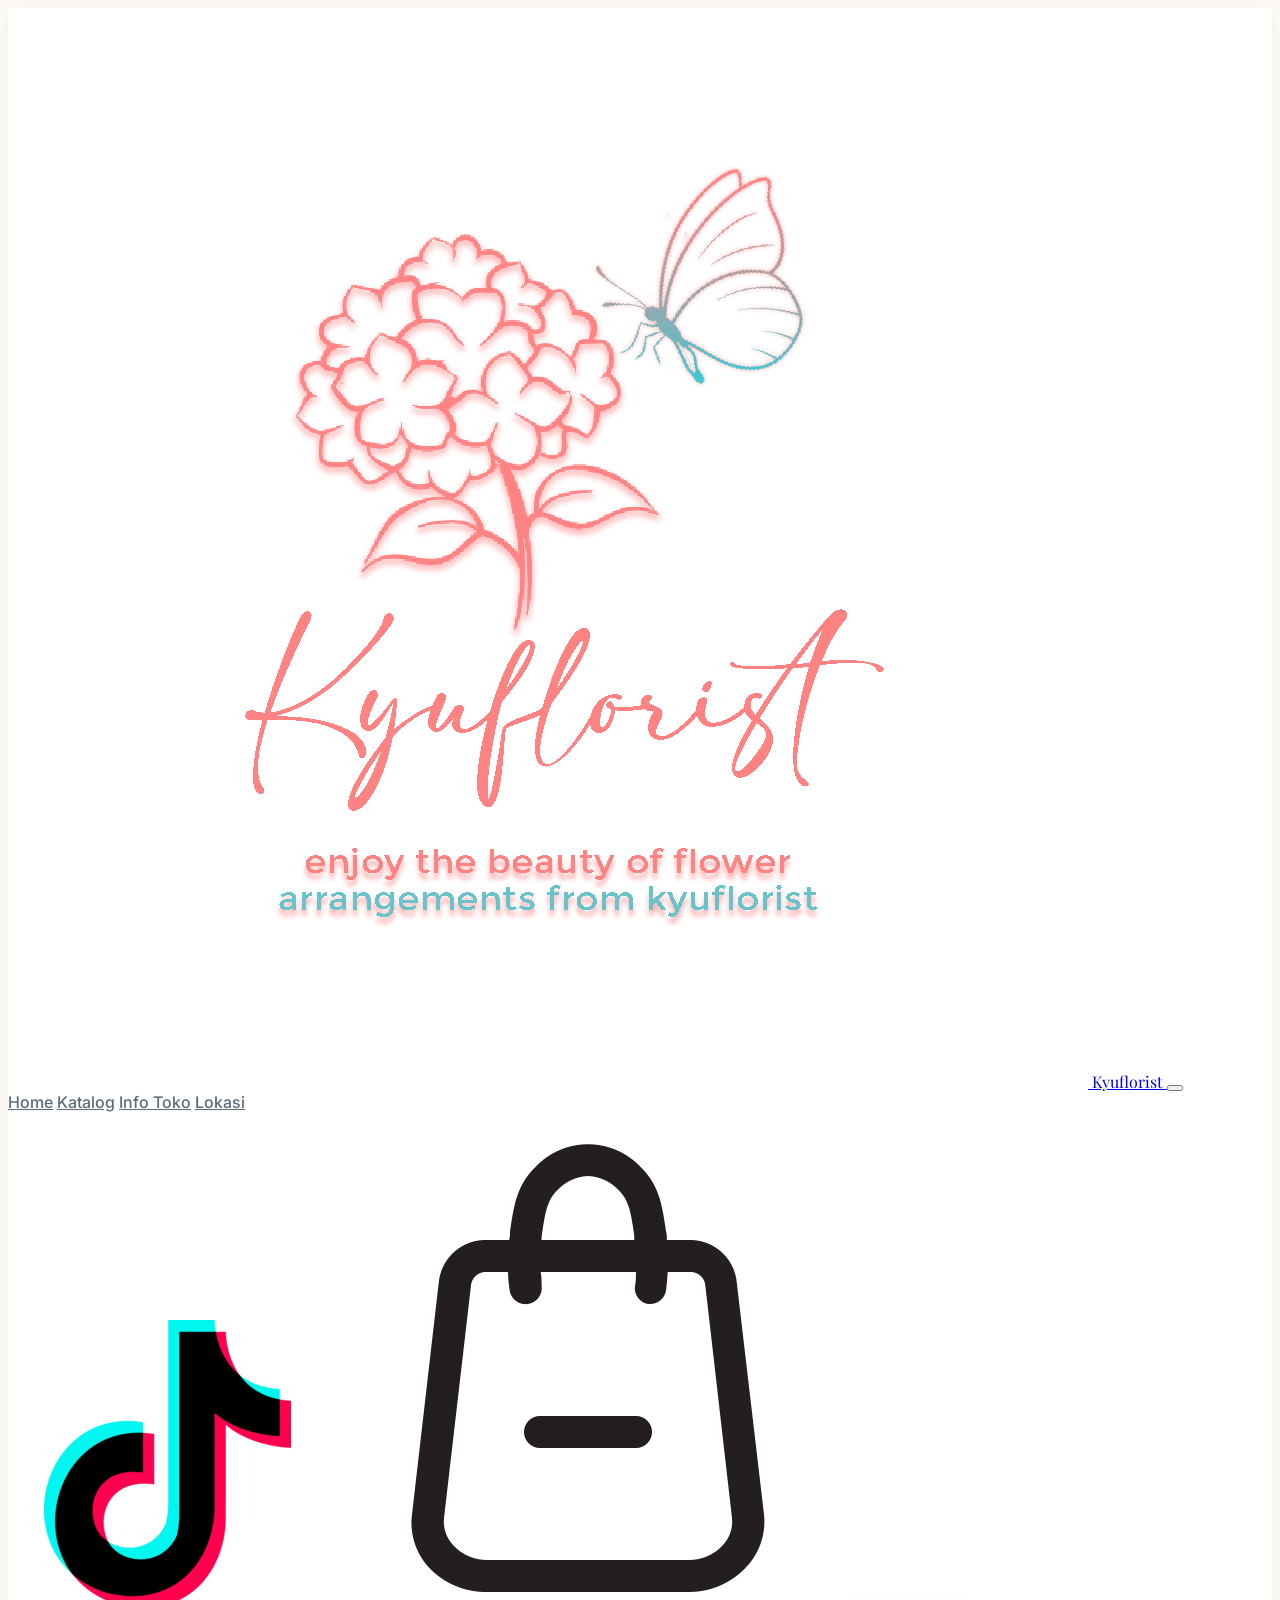
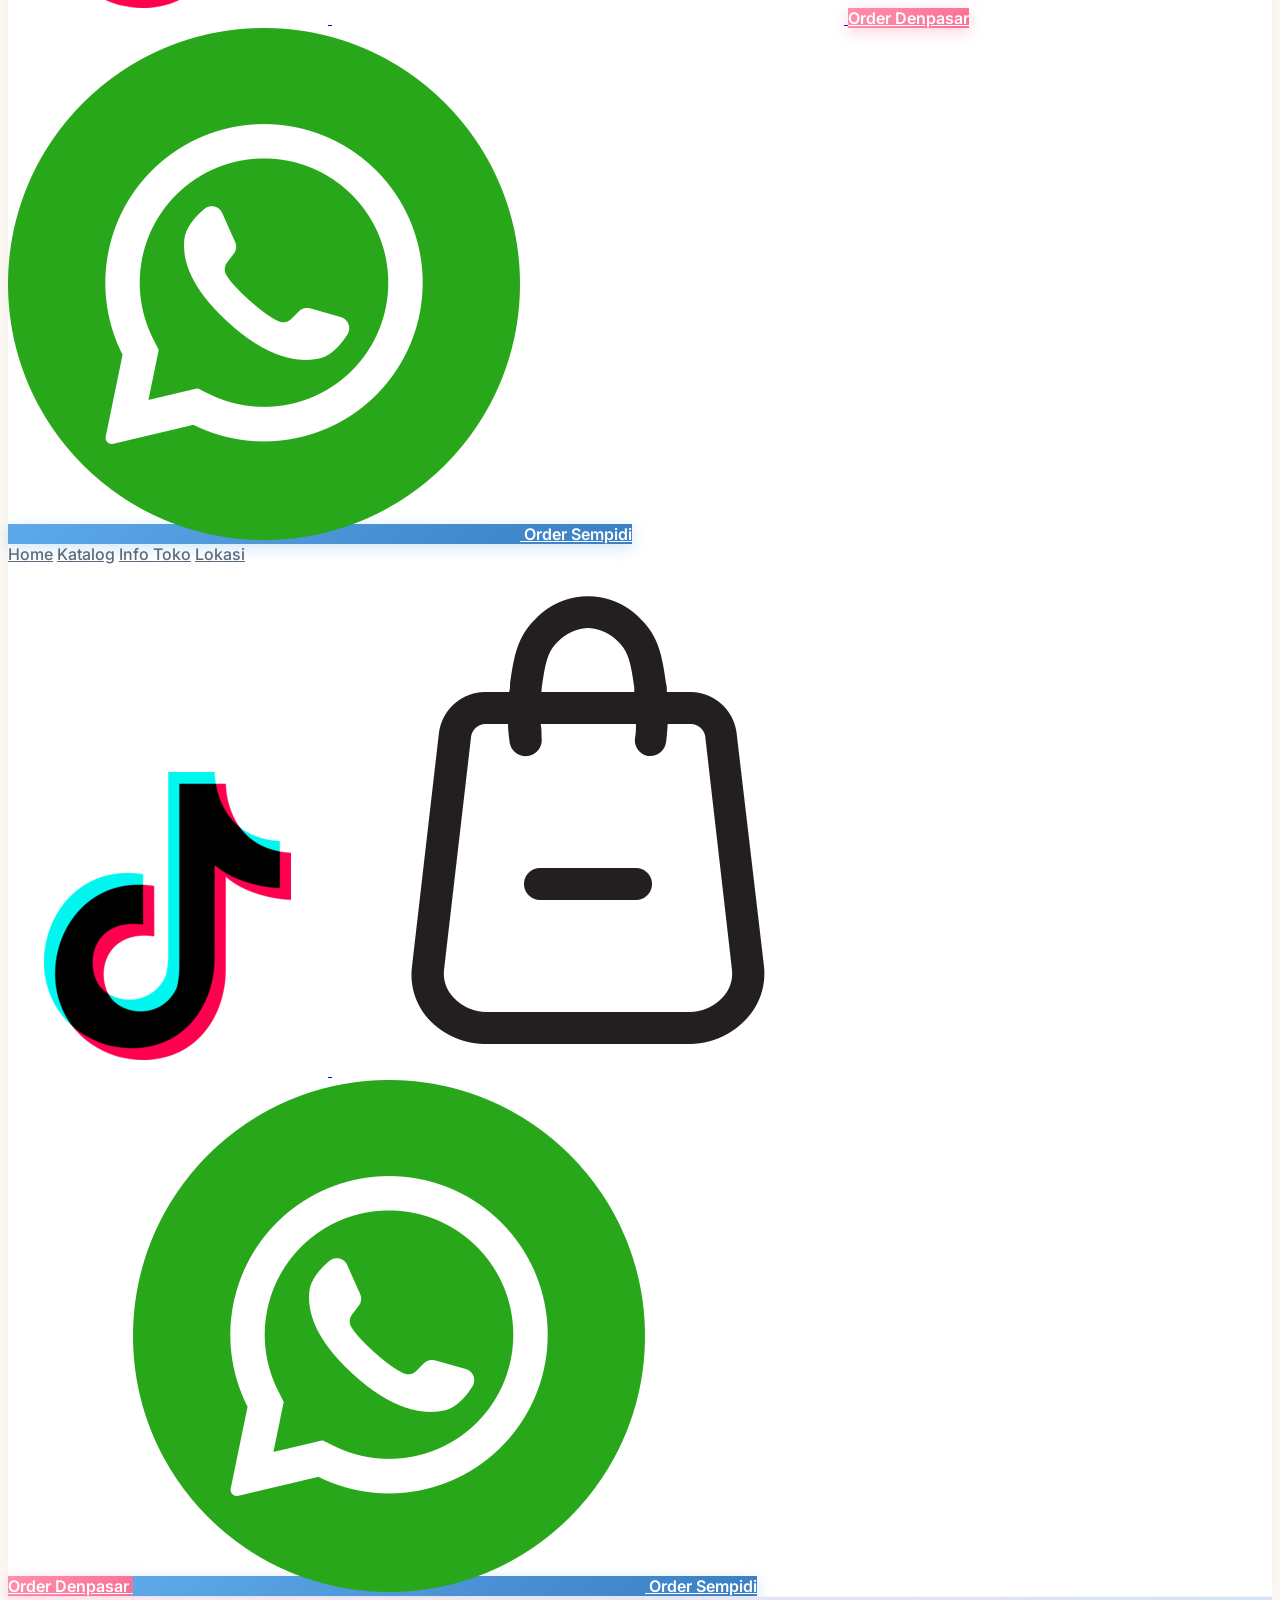
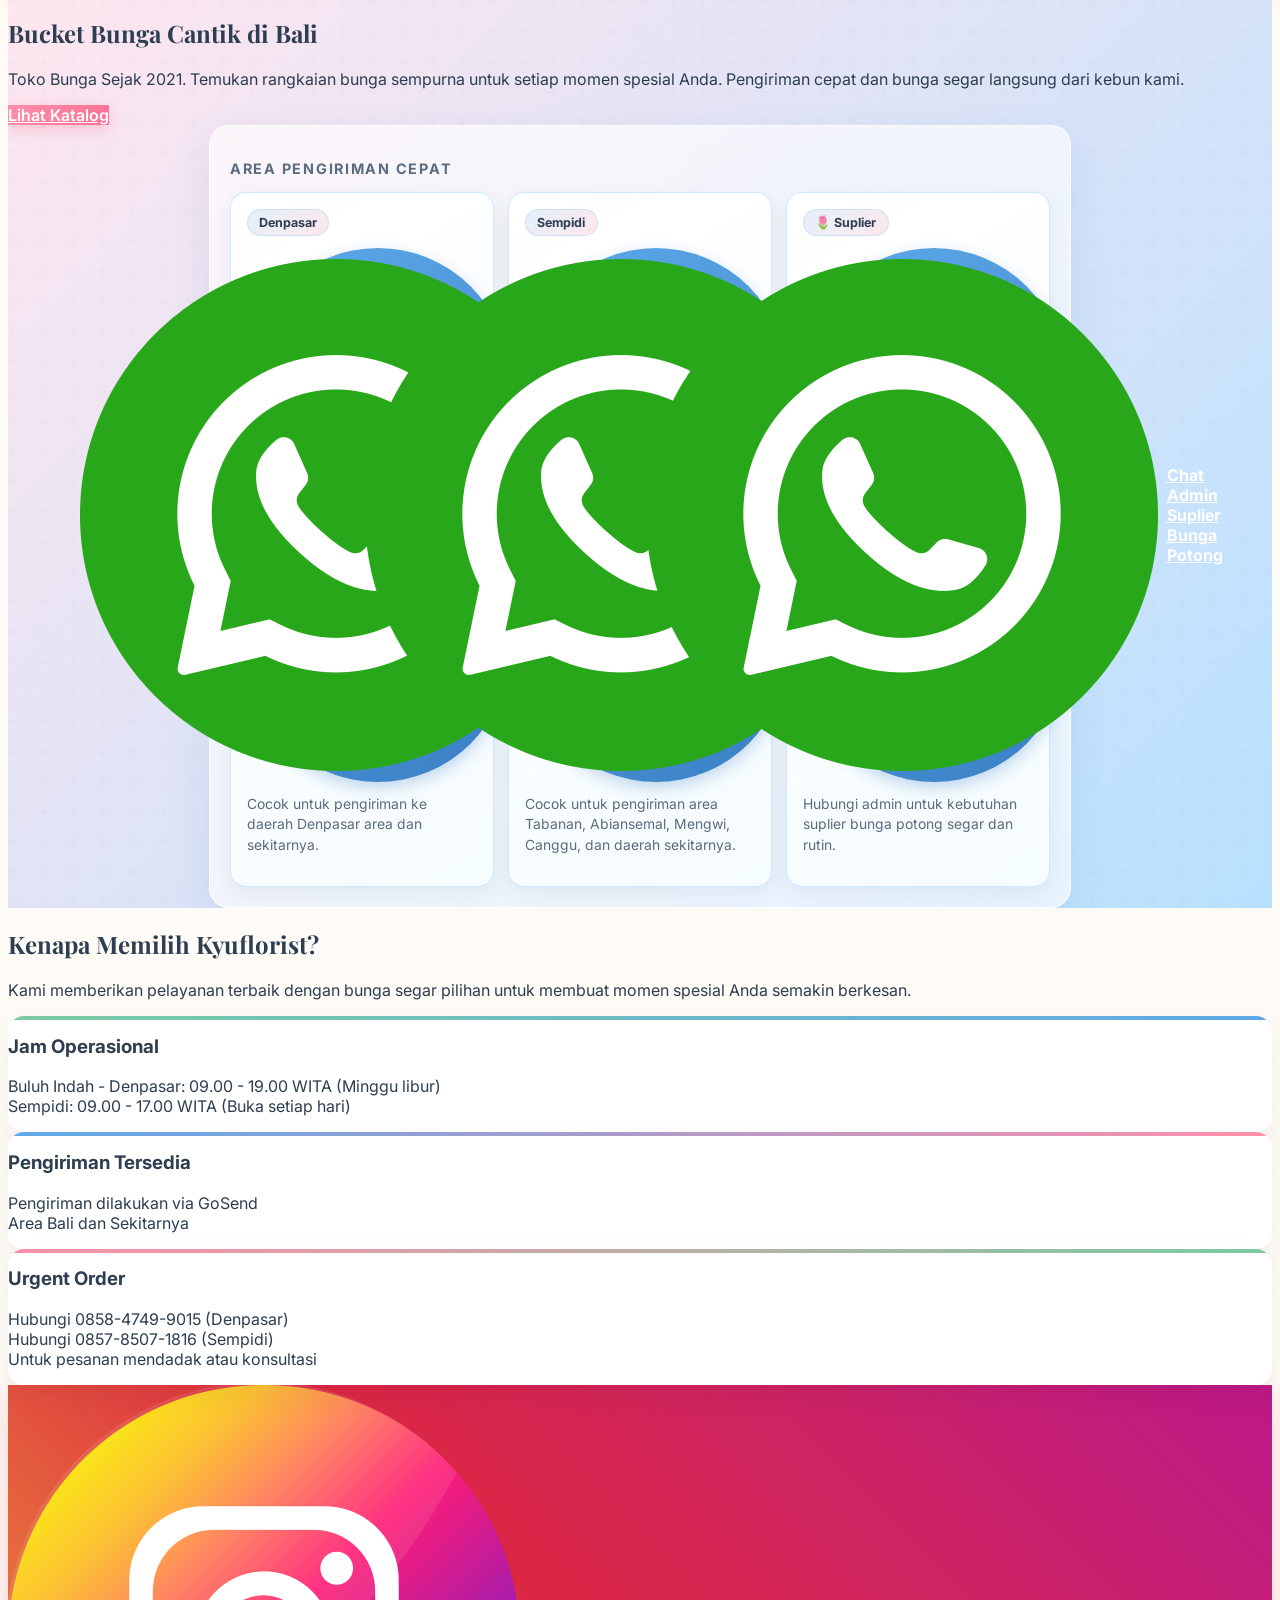
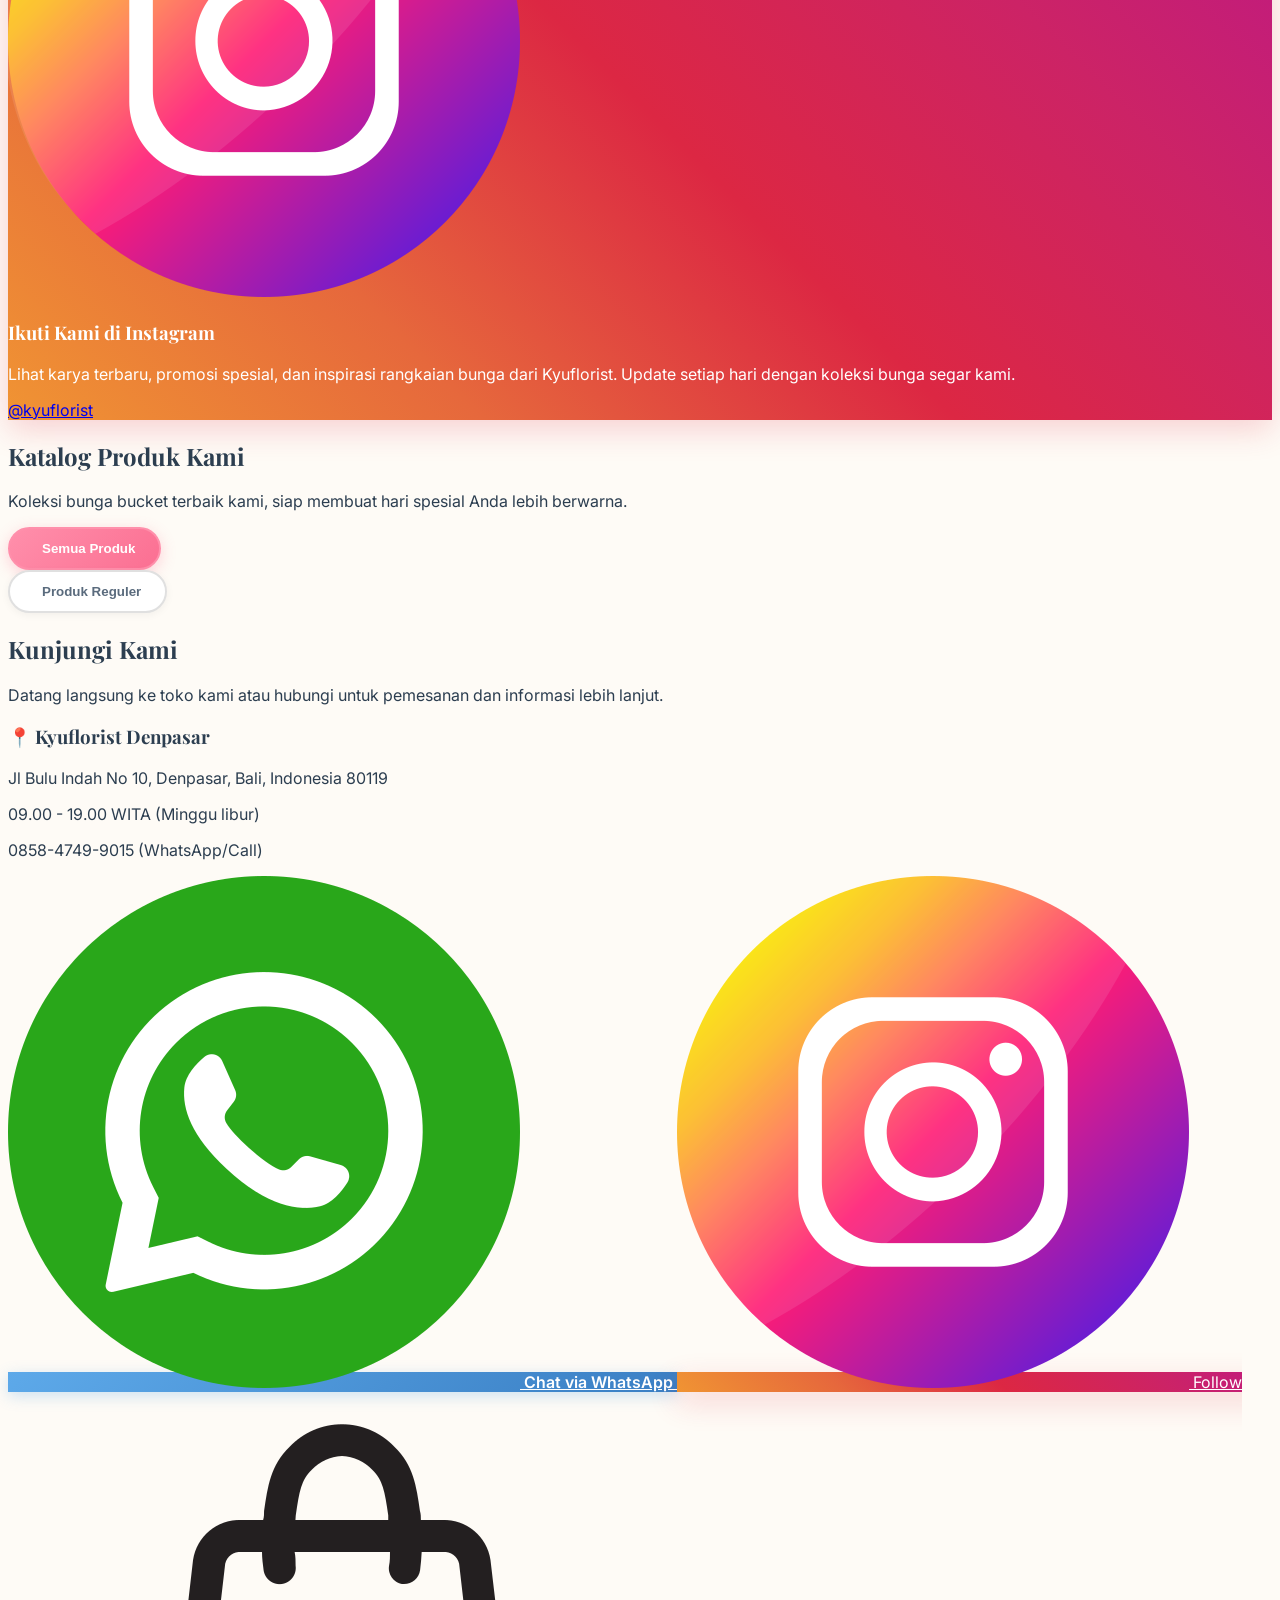
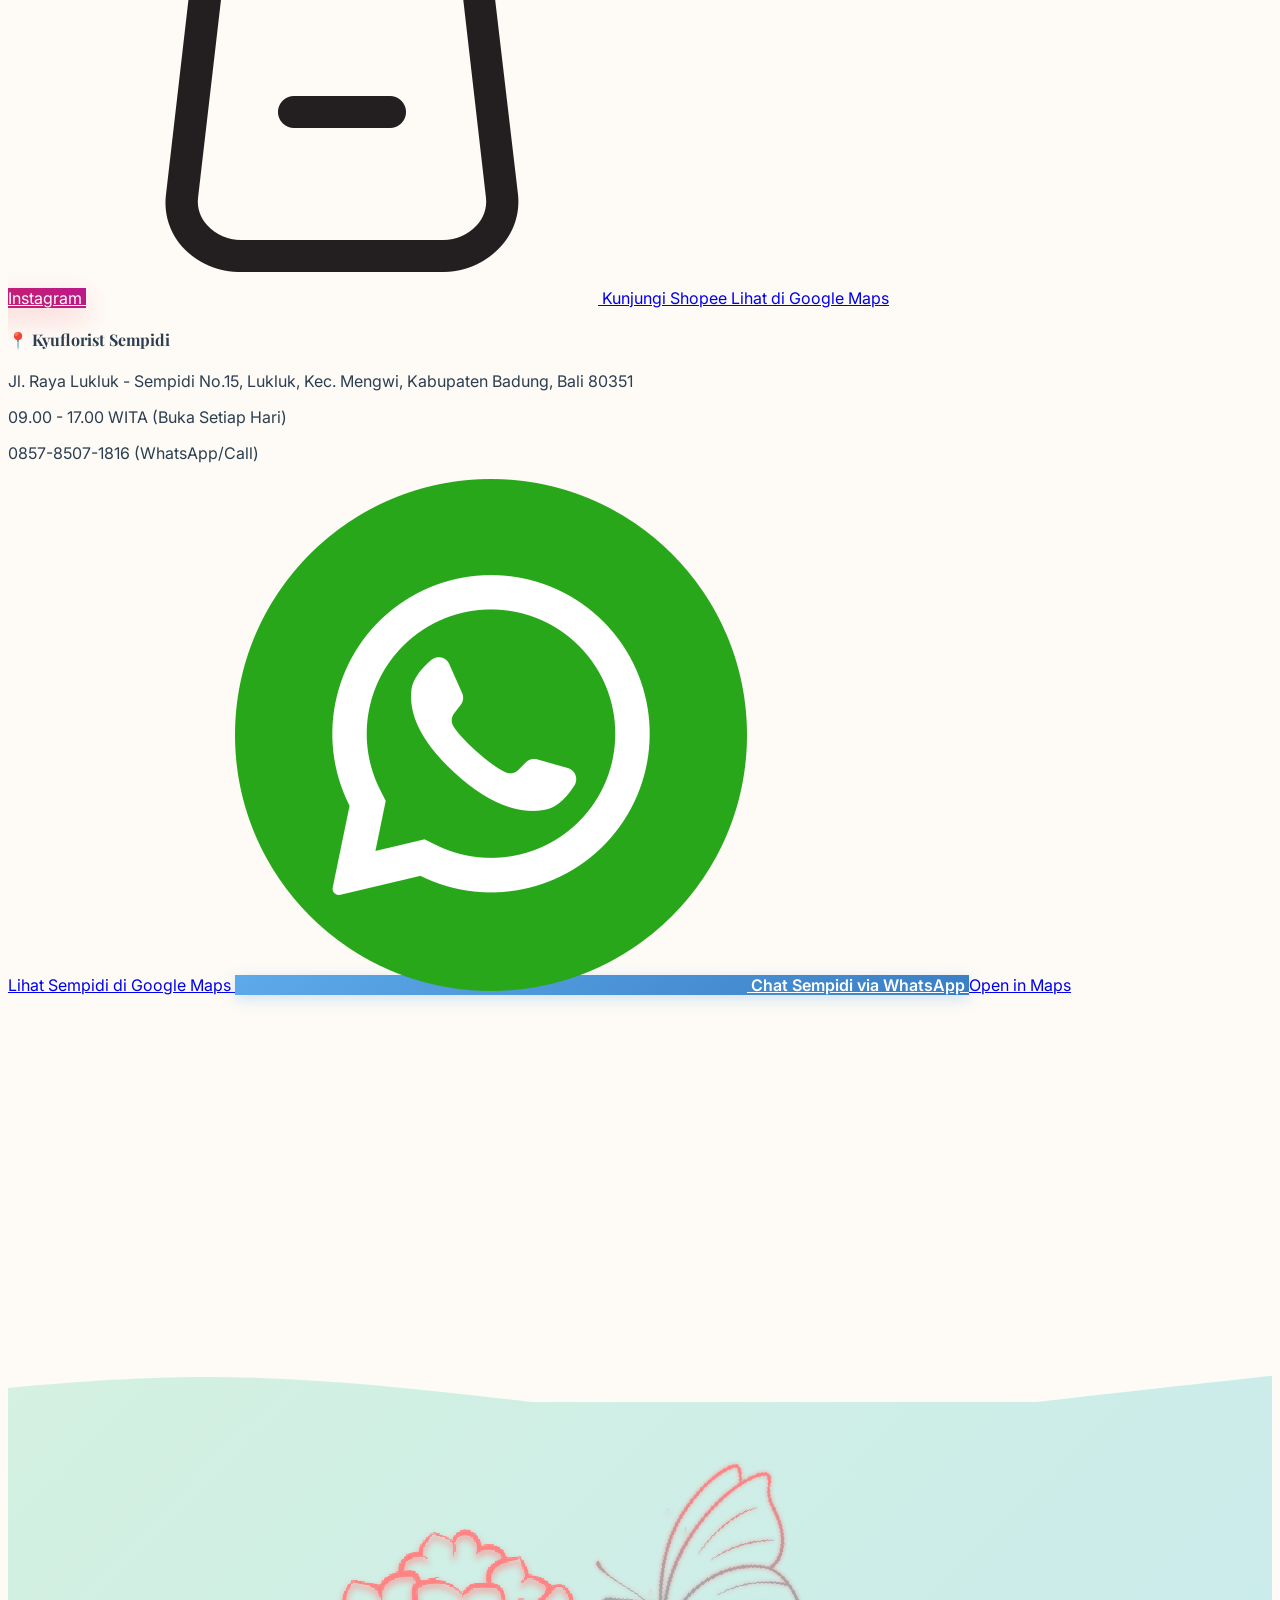
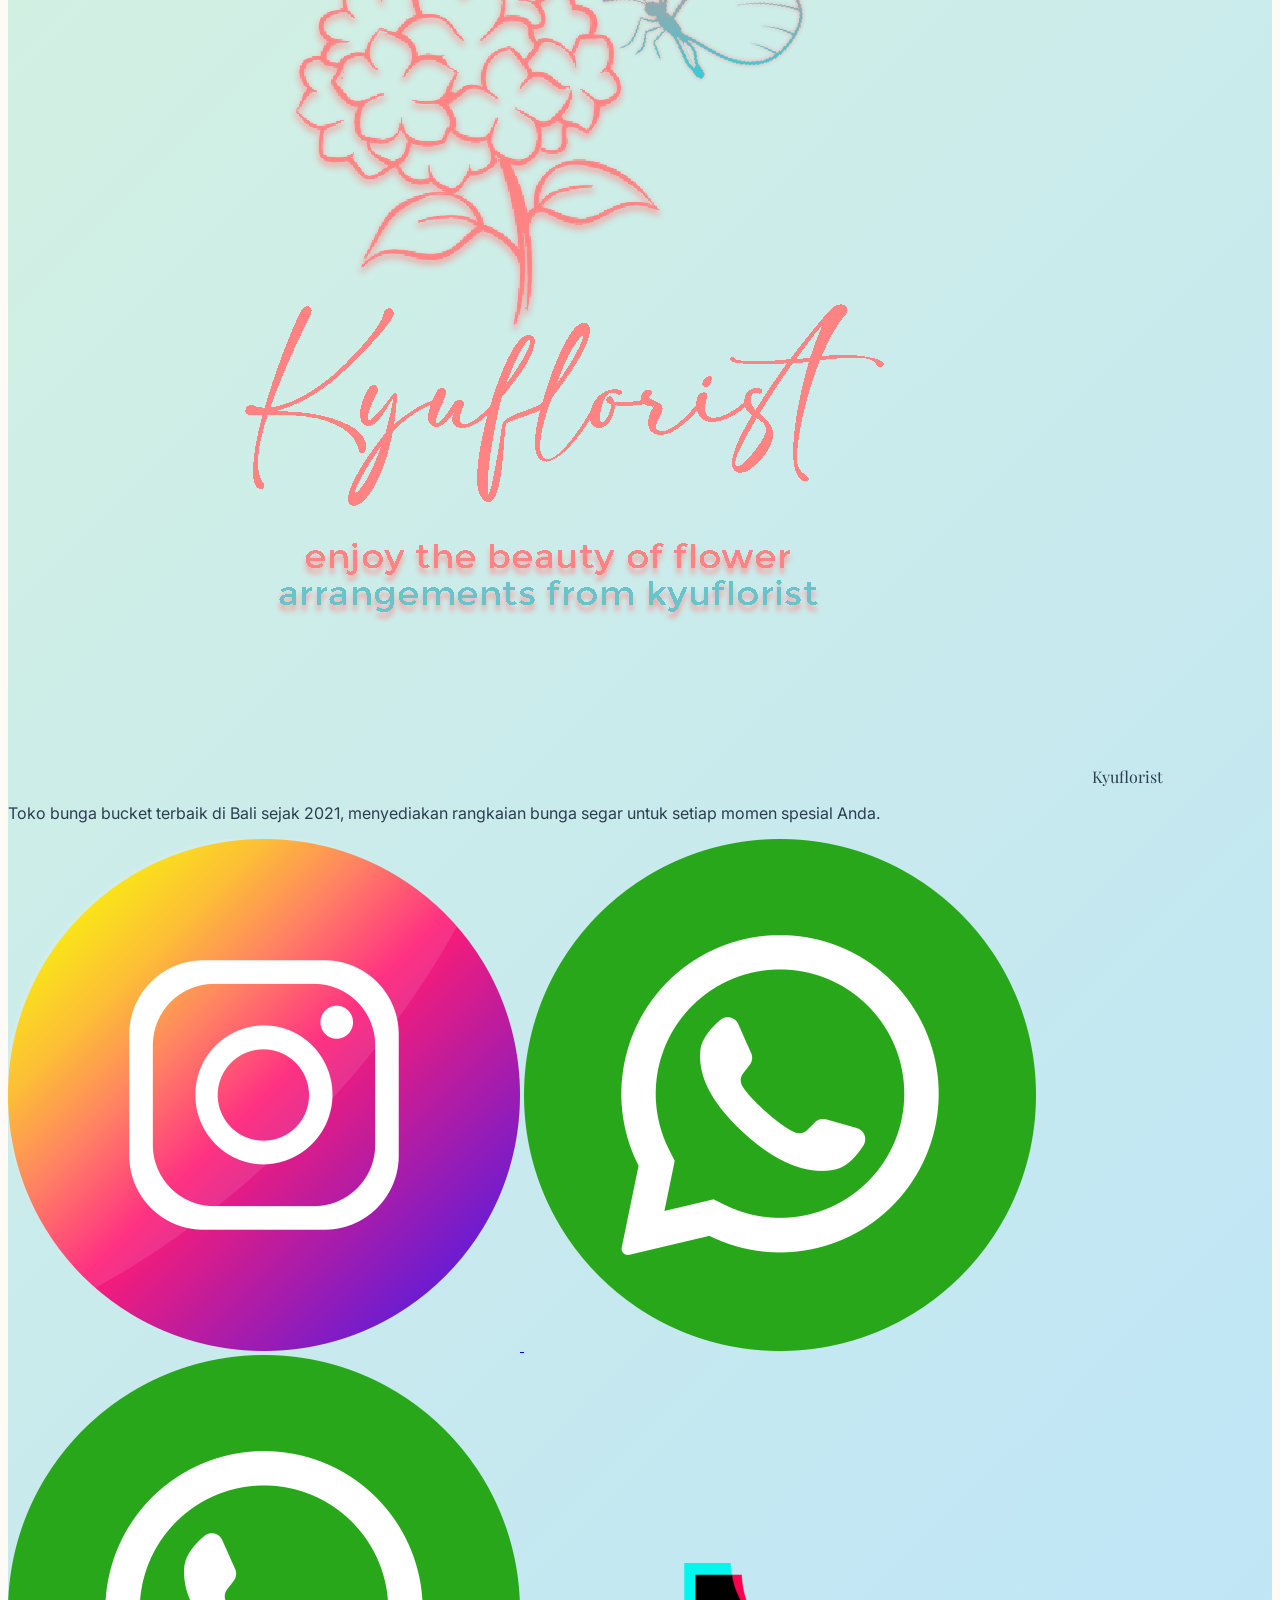
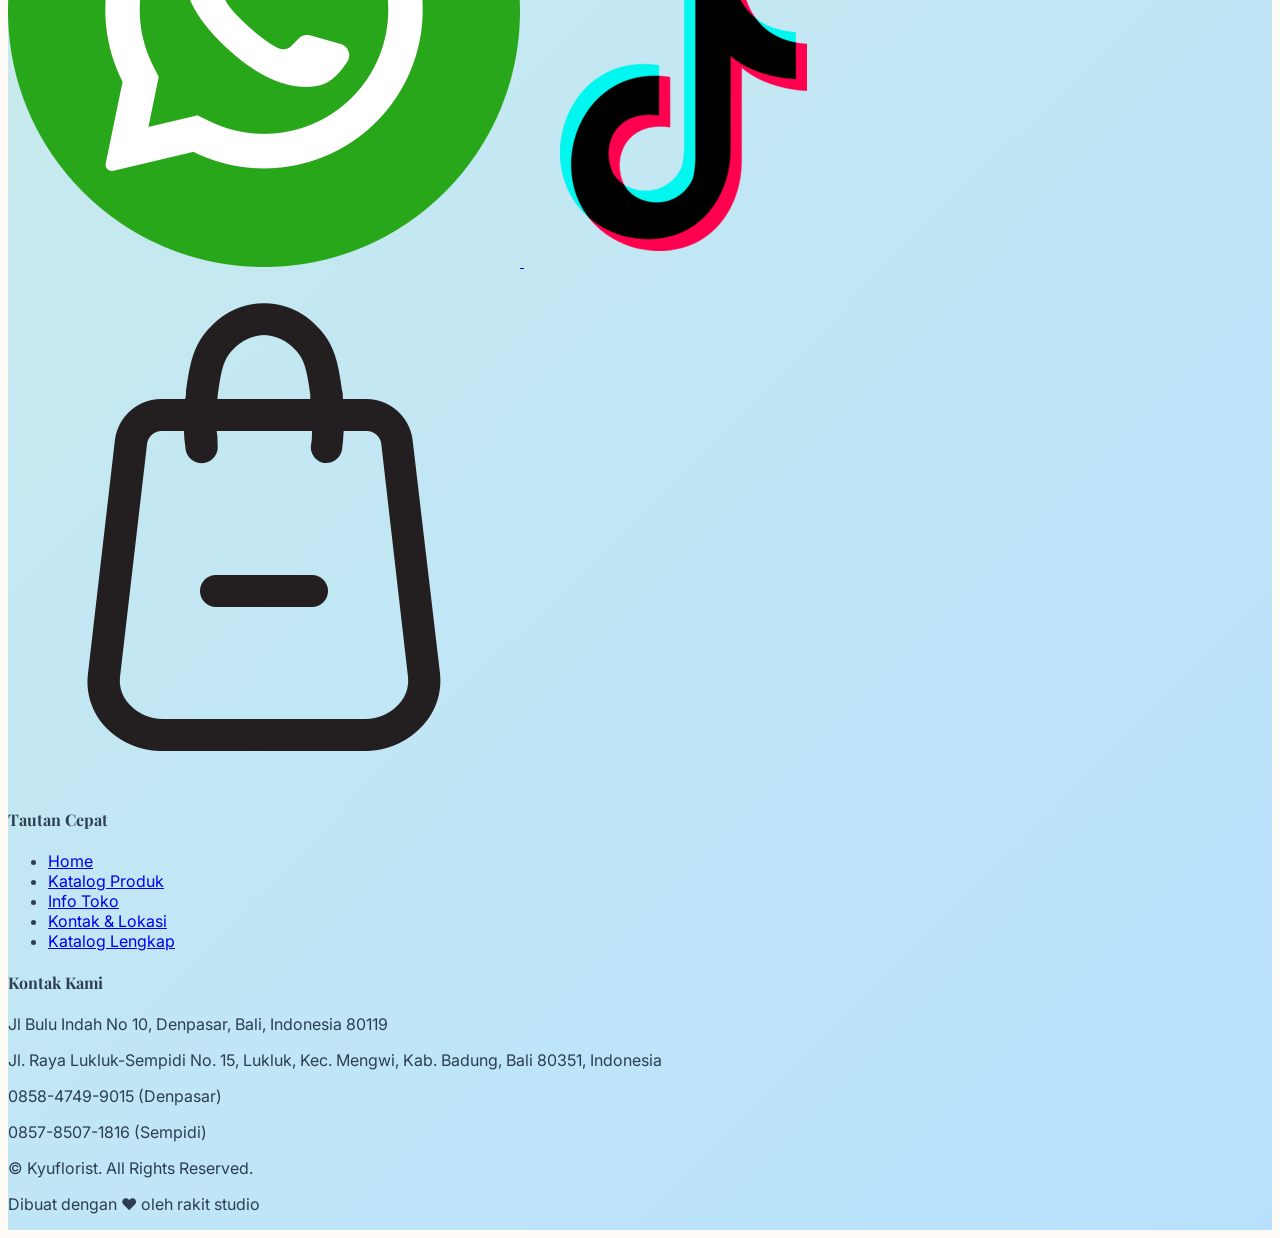
==== commit 5ff33e3a: "Add files via upload" ====
--- a/index.html
+++ b/index.html
@@ -1,377 +1,589 @@
-<!doctype html>
+<!DOCTYPE html>
 <html lang="id">
+
 <head>
-  <meta charset="UTF-8">
-  <meta name="viewport" content="width=device-width, initial-scale=1.0">
-  <meta name="description" content="Kyuflorist adalah toko bunga di Denpasar & Tabanan, Bali. Buket segar, bloom box, papan bunga, money bouquet, dan pengiriman same-day ke Denpasar, Badung, Mengwi, Tabanan, Abiansemal, dan Canggu.">
-  <meta name="robots" content="index, follow">
-  <meta property="og:title" content="Kyuflorist Denpasar & Tabanan | Toko Bunga Bali">
-  <meta property="og:description" content="Toko bunga Bali dengan buket segar, bouquet premium, bloom box, dan pengiriman cepat ke seluruh Bali.">
-  <meta property="og:type" content="website">
-  <meta property="og:url" content="https://kyuflorist.netlify.app/">
-  <title>Kyuflorist Denpasar & Tabanan | Toko Bunga Bali</title>
-  <link rel="canonical" href="https://kyuflorist.netlify.app/">
-  <link rel="preconnect" href="https://fonts.googleapis.com">
-  <link rel="preconnect" href="https://fonts.gstatic.com" crossorigin>
-  <link href="https://fonts.googleapis.com/css2?family=DM+Sans:wght@400;500;600;700&family=Playfair+Display:ital,wght@0,600;0,700;1,600&display=swap" rel="stylesheet">
-  <link rel="icon" type="image/png" href="kyuflorist logo.png">
-  <script src="https://unpkg.com/lucide@latest"></script>
-  <link rel="stylesheet" href="style.css">
-  <script type="application/ld+json">
-  {
-    "@context": "https://schema.org",
-    "@graph": [
-      {
-        "@type": "FloristShop",
-        "@id": "https://kyuflorist.netlify.app/#denpasar",
-        "name": "Kyuflorist Denpasar",
-        "image": [
-          "https://kyuflorist.netlify.app/kyuflorist%20logo.png"
-        ],
-        "url": "https://kyuflorist.netlify.app/",
-        "telephone": "+6285847499015",
-        "priceRange": "Rp50.000 - Rp2.000.000",
-        "address": {
-          "@type": "PostalAddress",
-          "streetAddress": "Jl Bulu Indah No 10",
-          "addressLocality": "Denpasar",
-          "addressRegion": "Bali",
-          "postalCode": "80119",
-          "addressCountry": "ID"
-        },
-        "geo": {
-          "@type": "GeoCoordinates",
-          "latitude": -8.670458,
-          "longitude": 115.212631
-        },
-        "openingHoursSpecification": [
-          {
-            "@type": "OpeningHoursSpecification",
-            "dayOfWeek": ["Monday", "Tuesday", "Wednesday", "Thursday", "Friday", "Saturday"],
-            "opens": "09:00",
-            "closes": "19:00"
-          }
-        ],
-        "areaServed": ["Denpasar", "Bali"],
-        "sameAs": [
-          "https://www.instagram.com/kyuflorist/",
-          "https://www.tiktok.com/@bucket_kyuflorist"
-        ]
+    <meta charset="UTF-8">
+    <meta name="viewport" content="width=device-width, initial-scale=1.0">
+    <title>Kyuflorist - Toko Bunga Bucket Bali | Florist Denpasar</title>
+
+    <!-- SEO Meta Tags -->
+    <meta name="description"
+        content="Kyuflorist adalah toko bunga terpercaya di Bali dan Denpasar. Menyediakan buket bunga segar, money bouquet, bloom box, dan papan bunga untuk berbagai acara. Pesan sekarang dengan harga terjangkau!">
+    <meta name="keywords"
+        content="kyuflorist, toko bunga bali, toko bunga denpasar, florist bali, florist denpasar, bouquet bali, buket bunga denpasar, bunga segar bali, toko bunga online bali, bunga ulang tahun bali, bunga wisuda bali, papan bunga bali, bloom box bali, money bouquet bali, bunga pernikahan bali, korean bouquet bali, human size bouquet bali">
+    <meta name="author" content="Kyuflorist">
+    <meta name="robots" content="index, follow">
+    <meta name="language" content="Indonesian">
+    <meta name="geo.region" content="ID-BA">
+    <meta name="geo.placename" content="Denpasar, Bali">
+    <meta name="geo.position" content="-8.670458;115.212631">
+    <meta name="ICBM" content="-8.670458, 115.212631">
+
+    <!-- Open Graph Meta Tags for Social Media -->
+    <meta property="og:title" content="Kyuflorist - Toko Bunga Bucket Bali | Florist Denpasar">
+    <meta property="og:description"
+        content="Toko bunga terpercaya di Bali dan Denpasar. Menyediakan bouquet segar, money bouquet, bloom box, dan papan bunga. Pesan sekarang!">
+    <meta property="og:type" content="website">
+    <meta property="og:url" content="https://kyuflorist.com">
+    <meta property="og:image" content="https://kyuflorist.com/foto-produk/68bff876-e204-4130-b235-073fa09ea63d-0.jpg">
+    <meta property="og:locale" content="id_ID">
+    <meta property="og:site_name" content="Kyuflorist">
+
+    <!-- Twitter Card Meta Tags -->
+    <meta name="twitter:card" content="summary_large_image">
+    <meta name="twitter:title" content="Kyuflorist - Toko Bunga Bucket Bali | Florist Denpasar">
+    <meta name="twitter:description"
+        content="Toko bunga terpercaya di Bali dan Denpasar. Menyediakan bouquet segar, money bouquet, bloom box untuk berbagai acara.">
+    <meta name="twitter:image" content="https://kyuflorist.com/foto-produk/68bff876-e204-4130-b235-073fa09ea63d-0.jpg">
+
+    <!-- Canonical URL -->
+    <link rel="canonical" href="https://kyuflorist.com">
+
+    <!-- Schema.org Structured Data -->
+    <script type="application/ld+json">
+    {
+      "@context": "https://schema.org",
+      "@type": "LocalBusiness",
+      "name": "Kyuflorist",
+      "description": "Toko bunga terpercaya di Bali dan Denpasar menyediakan bouquet segar, money bouquet, bloom box, dan papan bunga",
+      "image": "https://kyuflorist.com/foto-produk/68bff876-e204-4130-b235-073fa09ea63d-0.jpg",
+      "telephone": "+6285847499015",
+      "address": {
+        "@type": "PostalAddress",
+        "addressLocality": "Denpasar",
+        "addressRegion": "Bali",
+        "addressCountry": "ID"
       },
-      {
-        "@type": "FloristShop",
-        "@id": "https://kyuflorist.netlify.app/#sempidi",
-        "name": "Kyuflorist Sempidi",
-        "telephone": "+6285785071816",
-        "priceRange": "Rp50.000 - Rp2.000.000",
-        "address": {
-          "@type": "PostalAddress",
-          "streetAddress": "Jl. Raya Lukluk - Sempidi No.15, Lukluk",
-          "addressLocality": "Mengwi",
-          "addressRegion": "Bali",
-          "postalCode": "80351",
-          "addressCountry": "ID"
-        },
-        "openingHoursSpecification": [
-          {
-            "@type": "OpeningHoursSpecification",
-            "dayOfWeek": ["Monday", "Tuesday", "Wednesday", "Thursday", "Friday", "Saturday", "Sunday"],
-            "opens": "09:00",
-            "closes": "17:00"
-          }
-        ],
-        "areaServed": ["Tabanan", "Mengwi", "Abiansemal", "Canggu", "Badung", "Bali"],
-        "sameAs": [
-          "https://www.instagram.com/kyuflorist/"
-        ]
+      "geo": {
+        "@type": "GeoCoordinates",
+        "latitude": "-8.670458",
+        "longitude": "115.212631"
       },
-      {
-        "@type": "BreadcrumbList",
-        "itemListElement": [
-          { "@type": "ListItem", "position": 1, "name": "Home", "item": "https://kyuflorist.netlify.app/" },
-          { "@type": "ListItem", "position": 2, "name": "Katalog Produk", "item": "https://kyuflorist.netlify.app/#products" },
-          { "@type": "ListItem", "position": 3, "name": "Lokasi", "item": "https://kyuflorist.netlify.app/#contact" }
-        ]
-      }
-    ]
-  }
-  </script>
+      "url": "https://kyuflorist.com",
+      "priceRange": "Rp 50.000 - Rp 600.000",
+    "openingHours": ["Mo-Sa 09:00-19:00"],
+      "paymentAccepted": "Cash, Transfer",
+      "currenciesAccepted": "IDR",
+      "areaServed": {
+        "@type": "City",
+        "name": "Bali"
+      },
+      "sameAs": [
+        "https://www.instagram.com/kyuflorist"
+      ]
+    }
+    </script>
+
+    <!-- Tailwind CSS -->
+    <script src="https://cdn.tailwindcss.com"></script>
+
+    <!-- Google Fonts -->
+    <link rel="preconnect" href="https://fonts.googleapis.com">
+    <link rel="preconnect" href="https://fonts.gstatic.com" crossorigin>
+    <link
+        href="https://fonts.googleapis.com/css2?family=Inter:wght@300;400;500;600;700&family=Playfair+Display:wght@700;800&display=swap"
+        rel="stylesheet">
+
+    <!-- Lucide Icons -->
+    <script src="https://unpkg.com/lucide@latest"></script>
+    <link rel="icon" type="image/png" href="kyuflorist logo.png">
+
+    <!-- Custom CSS -->
+    <link rel="stylesheet" href="style.css">
 </head>
+
 <body>
-
-<!-- Header & Functional Navigation -->
-<header class="site-header" id="main-header">
-  <div class="topbar">
-    <a class="brand" href="index.html">
-      <img src="kyuflorist logo.png" alt="Logo Kyuflorist Bali">
-      <span>
-        <strong>Kyuflorist</strong>
-        <small>Bali</small>
-      </span>
-    </a>
-
-    <nav class="desktop-nav" aria-label="Navigasi Utama">
-      <a href="index.html" class="nav-link active">Beranda</a>
-      <a href="katalog.html" class="nav-link">Katalog</a>
-      <a href="#area-pengiriman" class="nav-link">Area Pengiriman</a>
-      <button type="button" class="nav-btn-trigger" data-trigger="branch">Cabang</button>
-      <a href="#benefits" class="nav-link">Keunggulan</a>
-      <a href="#testimonials" class="nav-link">Testimoni</a>
-      <button type="button" class="nav-btn-trigger" data-trigger="contact">Kontak</button>
-    </nav>
-
-    <div class="header-actions">
-      <button type="button" class="header-wa" id="header-wa-btn" aria-label="Pilih Cabang Pemesanan">
-        <i data-lucide="message-circle"></i>
-        <span>Pilih Cabang</span>
-      </button>
-      <button type="button" class="mobile-toggle" id="menu-toggle" aria-label="Buka Menu" aria-expanded="false">
-        <i data-lucide="menu"></i>
-      </button>
-    </div>
-  </div>
-
-  <!-- Mobile Dropdown Menu -->
-  <div class="mobile-menu" id="mobile-menu" hidden>
-    <a href="index.html" class="mobile-nav-link active"><i data-lucide="flower-2"></i> Beranda</a>
-    <a href="katalog.html" class="mobile-nav-link"><i data-lucide="grid-2x2"></i> Katalog Lengkap</a>
-    <a href="#area-pengiriman" class="mobile-nav-link"><i data-lucide="truck"></i> Area Pengiriman Bali</a>
-    <button type="button" class="mobile-nav-link" data-trigger="branch"><i data-lucide="store"></i> Cabang Denpasar &amp; Sempidi</button>
-    <a href="#benefits" class="mobile-nav-link"><i data-lucide="badge-check"></i> Kenapa Pilih Kyuflorist</a>
-    <a href="#testimonials" class="mobile-nav-link"><i data-lucide="heart"></i> Testimoni Pelanggan</a>
-    <button type="button" class="mobile-nav-link" data-trigger="contact"><i data-lucide="headphones"></i> Kontak &amp; Lokasi Toko</button>
-  </div>
-</header>
-
-<main>
-  <!-- Hero Section -->
-  <section class="hero" id="hero">
-    <div class="eyebrows">
-      <span><i data-lucide="flower-2"></i> TOKO BUNGA SEJAK 2021</span>
-      <span class="blue"><b></b> SAME-DAY BALI</span>
-    </div>
-    <h1>Toko Bunga Bali - Buket Bunga Segar Denpasar &amp; Tabanan | Kyuflorist</h1>
-    <p>Kyuflorist adalah toko bunga di Denpasar dan Tabanan, Bali yang menyediakan buket bunga segar, bloom box, money bouquet, dan papan bunga untuk acara wisuda, ulang tahun, pernikahan, hingga duka cita. Kami siap kirim ke seluruh Denpasar, Badung, Mengwi, Abiansemal, Canggu, dan sekitarnya dengan pengiriman cepat.</p>
-    
-    <!-- Branch Selection Grid -->
-    <div class="branch-grid" id="cabang">
-      <a class="branch-card pink" href="https://wa.me/6285847499015?text=Halo%20Admin%20Kyuflorist%20Denpasar%2C%20saya%20mau%20order%20bunga" target="_blank" rel="noopener">
-        <span class="branch-title"><i data-lucide="store"></i> Cabang Denpasar</span>
-        <small>Jl. Bulu Indah No. 10 · 09.00 - 19.00 WITA</small>
-        <b>Chat Admin Denpasar <i data-lucide="arrow-up-right"></i></b>
-      </a>
-      <a class="branch-card blue-card" href="https://wa.me/6285785071816?text=Halo%20Admin%20Kyuflorist%20Sempidi%2C%20saya%20mau%20order%20bunga" target="_blank" rel="noopener">
-        <span class="branch-title"><i data-lucide="map-pin"></i> Cabang Sempidi</span>
-        <small>Jl. Raya Lukluk - Sempidi No. 15 · Buka Setiap Hari</small>
-        <b>Chat Admin Sempidi <i data-lucide="arrow-up-right"></i></b>
-      </a>
-    </div>
-
-    <div class="fresh-strip">
-      <i data-lucide="leaf"></i>
-      <span>Supplier Bunga Potong Segar &amp; Wrapping Import</span>
-      <strong>PREMIUM</strong>
-    </div>
-  </section>
-
-  <!-- Area Pengiriman -->
-  <section class="section area-layanan" id="area-pengiriman">
-    <div class="section-heading">
-      <h2><i data-lucide="truck"></i> Area Pengiriman Bali</h2>
-    </div>
-    <p>Kyuflorist melayani pengiriman bunga ke seluruh Denpasar dari cabang Jl Bulu Indah, serta ke Tabanan, Mengwi, Abiansemal, Badung, Canggu, dan area sekitar Bali dari cabang Sempidi. Cocok untuk buket ulang tahun, bunga wisuda, karangan bunga duka cita, bunga pernikahan, hingga bloom box dan money bouquet yang dikirim segar hari yang sama.</p>
-  </section>
-
-  <!-- Recommendations (Daily Pilihan) -->
-  <section class="section" id="info">
-    <div class="section-heading">
-      <h2><span>★</span> Koleksi Rekomendasi</h2>
-      <a href="katalog.html">LIHAT SEMUA KATALOG &rarr;</a>
-    </div>
-    <div class="recommendations" id="recommendations-grid"></div>
-  </section>
-
-  <!-- Benefits -->
-  <section class="section benefits" id="benefits">
-    <div class="section-heading">
-      <h2><i data-lucide="badge-check"></i> Kenapa Pilih Kyuflorist?</h2>
-    </div>
-    <div class="benefit-list">
-      <article>
-        <i data-lucide="clock"></i>
-        <div>
-          <h3>Jam Operasional 2 Cabang</h3>
-          <p><b>Denpasar:</b> 09.00 - 19.00 WITA<br><b>Sempidi:</b> 09.00 - 17.00 WITA (Buka Setiap Hari)</p>
+    <!-- Header -->
+    <header class="sticky top-0 z-50" id="main-header">
+        <div class="container mx-auto px-6 py-4">
+            <div class="flex justify-between items-center">
+                <a href="#" class="flex items-center space-x-3">
+                    <img src="kyuflorist logo.png" alt="Kyuflorist Logo" class="h-14 w-auto">
+                    <span class="text-xl font-bold font-display hidden md:block">Kyuflorist</span>
+                </a>
+
+                <!-- Mobile Menu Button -->
+                <button id="mobile-menu-button" class="md:hidden text-gray-700 focus:outline-none">
+                    <i data-lucide="menu" class="w-8 h-8"></i>
+                </button>
+
+                <nav class="hidden md:flex space-x-8 items-center">
+                    <a href="#hero" class="nav-link">Home</a>
+                    <a href="https://drive.google.com/drive/folders/1P030nnHp8_pNsiIu0ZyFr5fkYkh6aYjR" target="_blank" rel="noopener noreferrer" class="nav-link">Katalog</a>
+                    <a href="#info" class="nav-link">Info Toko</a>
+                    <a href="#contact" class="nav-link">Lokasi</a>
+                </nav>
+
+                <div class="hidden md:flex items-center space-x-3">
+                    <a href="https://www.tiktok.com/@bucket_kyuflorist" target="_blank"
+                        class="p-2 rounded-full bg-white shadow-sm hover:shadow-md transition">
+                        <img src="tik-tok.png" alt="TikTok" class="h-5 w-5">
+                    </a>
+                    <a href="https://id.shp.ee/2b4qyRSn" target="_blank"
+                        class="p-2 rounded-full bg-white shadow-sm hover:shadow-md transition">
+                        <img src="delete.png" alt="Shopee" class="h-5 w-5 object-contain">
+                    </a>
+                    <a href="https://wa.me/6285847499015" target="_blank"
+                        class="btn-primary px-5 py-2.5 rounded-full flex items-center space-x-2">
+                        <i data-lucide="zap" class="w-4 h-4"></i>
+                        <span>Order Denpasar</span>
+                    </a>
+                    <a href="https://wa.me/6285785071816" target="_blank"
+                        class="btn-secondary px-5 py-2.5 rounded-full flex items-center space-x-2">
+                        <img src="whatsapp.png" alt="WhatsApp" class="w-4 h-4 object-contain">
+                        <span>Order Sempidi</span>
+                    </a>
+                </div>
+            </div>
+
+            <!-- Mobile Menu -->
+            <div id="mobile-menu"
+                class="md:hidden bg-white mt-4 rounded-lg shadow-xl overflow-hidden transition-all duration-300 max-h-0">
+                <div class="px-6 py-4 flex flex-col space-y-4">
+                    <a href="#hero" class="nav-link py-2">Home</a>
+                    <a href="https://drive.google.com/drive/folders/1P030nnHp8_pNsiIu0ZyFr5fkYkh6aYjR" target="_blank" rel="noopener noreferrer" class="nav-link py-2">Katalog</a>
+                    <a href="#info" class="nav-link py-2">Info Toko</a>
+                    <a href="#contact" class="nav-link py-2">Lokasi</a>
+                    <div class="pt-2 border-t border-gray-100">
+                        <a href="https://www.tiktok.com/@bucket_kyuflorist" target="_blank"
+                            class="p-2 rounded-full bg-gray-50">
+                            <img src="tik-tok.png" alt="TikTok" class="h-5 w-5">
+                        </a>
+                        <a href="https://id.shp.ee/2b4qyRSn" target="_blank"
+                            class="p-2 rounded-full bg-gray-50 ml-2 inline-block">
+                            <img src="delete.png" alt="Shopee" class="h-5 w-5 object-contain">
+                        </a>
+                        <div class="mt-3 grid gap-2">
+                            <a href="https://wa.me/6285847499015" target="_blank"
+                                class="btn-primary px-5 py-2.5 rounded-full flex items-center justify-center space-x-2 text-sm">
+                                <i data-lucide="zap" class="w-4 h-4"></i>
+                                <span>Order Denpasar</span>
+                            </a>
+                            <a href="https://wa.me/6285785071816" target="_blank"
+                                class="btn-secondary px-5 py-2.5 rounded-full flex items-center justify-center space-x-2 text-sm">
+                                <img src="whatsapp.png" alt="WhatsApp" class="w-4 h-4 object-contain">
+                                <span>Order Sempidi</span>
+                            </a>
+                        </div>
+                    </div>
+                </div>
+            </div>
         </div>
-      </article>
-      <article>
-        <i data-lucide="bike"></i>
-        <div>
-          <h3>Pengiriman Kilat GoSend</h3>
-          <p>Menjangkau Denpasar, Badung, Canggu, Kuta, Sanur, Jimbaran hingga Tabanan dengan cepat dan aman.</p>
+    </header>
+
+    <main>
+        <!-- Hero Section -->
+        <section id="hero" class="hero-section py-24 md:py-32 px-6 relative">
+            <div class="hero-pattern"></div>
+            <div class="container mx-auto relative z-10">
+                <div class="max-w-3xl mx-auto text-center">
+                    <h1 class="hero-title text-4xl md:text-5xl lg:text-6xl font-display font-bold mb-6">
+                        <span class="block">Bucket Bunga Cantik</span>
+                        <span class="text-transparent bg-clip-text bg-gradient-to-r from-pink-500 to-blue-500">di
+                            Bali</span>
+                    </h1>
+                    <p class="text-lg md:text-xl text-gray-700 mb-8 leading-relaxed">
+                        Toko Bunga Sejak 2021. Temukan rangkaian bunga sempurna untuk setiap momen spesial Anda.
+                        Pengiriman cepat dan bunga segar langsung dari kebun kami.
+                    </p>
+                    <div class="flex flex-col sm:flex-row justify-center gap-4">
+                        <a href="https://drive.google.com/drive/folders/1P030nnHp8_pNsiIu0ZyFr5fkYkh6aYjR" target="_blank" rel="noopener noreferrer" class="btn-primary px-8 py-3.5 rounded-full text-lg font-semibold">
+                            Lihat Katalog
+                        </a>
+                    </div>
+                    <div class="hero-admin-panel mt-8 text-left">
+                        <p class="hero-admin-title">Area Pengiriman Cepat</p>
+                        <div class="hero-admin-grid hero-admin-grid-3">
+                            <article class="hero-admin-card">
+                                <div class="hero-admin-head">
+                                    <span class="hero-admin-tag">Denpasar</span>
+                                    <i data-lucide="truck" class="hero-admin-icon"></i>
+                                </div>
+                                <a href="https://wa.me/6285847499015" target="_blank" class="hero-admin-btn">
+                                    <img src="whatsapp.png" alt="WhatsApp" class="w-5 h-5 object-contain">
+                                    Chat Admin Denpasar
+                                </a>
+                                <p class="hero-admin-note">
+                                    Cocok untuk pengiriman ke daerah Denpasar area dan sekitarnya.
+                                </p>
+                            </article>
+                            <article class="hero-admin-card">
+                                <div class="hero-admin-head">
+                                    <span class="hero-admin-tag">Sempidi</span>
+                                    <i data-lucide="truck" class="hero-admin-icon"></i>
+                                </div>
+                                <a href="https://wa.me/6285785071816" target="_blank" class="hero-admin-btn">
+                                    <img src="whatsapp.png" alt="WhatsApp" class="w-5 h-5 object-contain">
+                                    Chat Admin Sempidi
+                                </a>
+                                <p class="hero-admin-note">
+                                    Cocok untuk pengiriman area Tabanan, Abiansemal, Mengwi, Canggu, dan daerah sekitarnya.
+                                </p>
+                            </article>
+                            <article class="hero-admin-card hero-admin-card-parcel">
+                                <div class="hero-admin-head">
+                                    <span class="hero-admin-tag hero-admin-tag-parcel">🌷 Suplier</span>
+                                    <i data-lucide="flower-2" class="hero-admin-icon hero-admin-icon-parcel"></i>
+                                </div>
+                                <a href="https://wa.me/6281529829332" target="_blank" class="hero-admin-btn hero-admin-btn-parcel">
+                                    <img src="whatsapp.png" alt="WhatsApp" class="w-5 h-5 object-contain">
+                                    Chat Admin Suplier Bunga Potong
+                                </a>
+                                <p class="hero-admin-note">
+                                    Hubungi admin untuk kebutuhan suplier bunga potong segar dan rutin.
+                                </p>
+                            </article>
+                        </div>
+                    </div>
+                </div>
+            </div>
+        </section>
+
+
+        <!-- Info Section -->
+        <section id="info" class="py-16 md:py-24 bg-white">
+            <div class="container mx-auto px-6">
+                <div class="text-center mb-16">
+                    <h2 class="text-3xl md:text-4xl font-display font-bold mb-4">Kenapa Memilih Kyuflorist?</h2>
+                    <p class="text-gray-600 max-w-2xl mx-auto">
+                        Kami memberikan pelayanan terbaik dengan bunga segar pilihan untuk membuat momen spesial Anda
+                        semakin berkesan.
+                    </p>
+                </div>
+
+                <div class="info-grid grid md:grid-cols-3 gap-8 max-w-6xl mx-auto">
+                    <div class="info-card clock p-8 text-center">
+                        <div class="w-16 h-16 mx-auto mb-6 rounded-full bg-green-50 flex items-center justify-center">
+                            <i data-lucide="clock" class="w-8 h-8 text-green-600"></i>
+                        </div>
+                        <h3 class="text-xl font-bold mb-3">Jam Operasional</h3>
+                        <p class="text-gray-600">
+                            Buluh Indah - Denpasar: 09.00 - 19.00 WITA (Minggu libur)<br>
+                            Sempidi: 09.00 - 17.00 WITA (Buka setiap hari)
+                        </p>
+                    </div>
+
+                    <div class="info-card truck p-8 text-center">
+                        <div class="w-16 h-16 mx-auto mb-6 rounded-full bg-blue-50 flex items-center justify-center">
+                            <i data-lucide="truck" class="w-8 h-8 text-blue-600"></i>
+                        </div>
+                        <h3 class="text-xl font-bold mb-3">Pengiriman Tersedia</h3>
+                        <p class="text-gray-600">
+                            Pengiriman dilakukan via GoSend<br>
+                            Area Bali dan Sekitarnya
+                        </p>
+                    </div>
+
+                    <div class="info-card phone p-8 text-center">
+                        <div class="w-16 h-16 mx-auto mb-6 rounded-full bg-pink-50 flex items-center justify-center">
+                            <i data-lucide="phone-call" class="w-8 h-8 text-pink-600"></i>
+                        </div>
+                        <h3 class="text-xl font-bold mb-3">Urgent Order</h3>
+                        <p class="text-gray-600">
+                            Hubungi 0858-4749-9015 (Denpasar)<br>
+                            Hubungi 0857-8507-1816 (Sempidi)<br>
+                            Untuk pesanan mendadak atau konsultasi
+                        </p>
+                    </div>
+                </div>
+
+                <!-- Instagram Card -->
+                <div class="mt-20 max-w-4xl mx-auto">
+                    <div class="instagram-card rounded-2xl overflow-hidden">
+                        <div class="p-8 md:p-10 flex flex-col md:flex-row items-center gap-8">
+                            <div
+                                class="w-24 h-24 md:w-32 md:h-32 rounded-full bg-white flex items-center justify-center flex-shrink-0">
+                                <img src="instagram.png" alt="Instagram" class="w-12 h-12 object-contain">
+                            </div>
+                            <div class="text-center md:text-left">
+                                <h3 class="text-2xl md:text-3xl font-display font-bold mb-2">Ikuti Kami di Instagram
+                                </h3>
+                                <p class="text-white/90 mb-6 max-w-md">
+                                    Lihat karya terbaru, promosi spesial, dan inspirasi rangkaian bunga dari Kyuflorist.
+                                    Update setiap hari dengan koleksi bunga segar kami.
+                                </p>
+                                <a href="https://www.instagram.com/kyuflorist/" target="_blank"
+                                    class="inline-block bg-white text-pink-600 px-8 py-3 rounded-full font-bold hover:bg-gray-100 transition transform hover:-translate-y-1">
+                                    @kyuflorist
+                                </a>
+                            </div>
+                        </div>
+                    </div>
+                </div>
+            </div>
+        </section>
+
+        <!-- Products Section -->
+        <section id="products" class="py-20 md:py-28 bg-gradient-to-b from-white to-gray-50">
+            <div class="container mx-auto px-6">
+                <div class="text-center mb-16">
+                    <h2 class="text-3xl md:text-4xl font-display font-bold mb-4">Katalog Produk Kami</h2>
+                    <p class="text-gray-600 max-w-2xl mx-auto">
+                        Koleksi bunga bucket terbaik kami, siap membuat hari spesial Anda lebih berwarna.
+                    </p>
+                </div>
+
+                <!-- Category Filters -->
+                <div class="flex flex-wrap justify-center gap-4 mb-12">
+                    <button class="category-btn active" data-category="all">
+                        <i data-lucide="grid-3x3" class="w-4 h-4"></i>
+                        <span>Semua Produk</span>
+                    </button>
+
+                    <button class="category-btn" data-category="regular">
+                        <i data-lucide="flower-2" class="w-4 h-4"></i>
+                        <span>Produk Reguler</span>
+                    </button>
+                </div>
+
+                <div id="product-grid" class="grid grid-cols-1 sm:grid-cols-2 md:grid-cols-3 lg:grid-cols-4 gap-8">
+                    <!-- Products will be loaded here by script.js -->
+                </div>
+            </div>
+        </section>
+
+        <!-- Product Modal -->
+        <div id="product-modal"
+            class="modal fixed inset-0 bg-black/60 z-50 flex items-center justify-center p-4 hidden">
+            <div
+                class="modal-content bg-white rounded-2xl max-w-3xl w-full max-h-[90vh] overflow-y-auto shadow-xl transform transition-transform duration-300 scale-95">
+                <div class="p-6 relative">
+                    <button id="close-modal" class="absolute top-4 right-4 text-gray-400 hover:text-gray-600">
+                        <i data-lucide="x" class="w-7 h-7"></i>
+                    </button>
+
+                    <div class="grid md:grid-cols-2 gap-8 mt-8">
+                        <div class="bg-gray-100 rounded-xl flex items-center justify-center overflow-hidden">
+                            <img id="modal-image" src="" alt="Product" class="w-full h-full object-cover">
+                        </div>
+
+                        <div class="flex flex-col justify-center">
+                            <h3 id="modal-title" class="text-3xl font-display font-bold mb-3"></h3>
+                            <p id="modal-description" class="text-gray-600 mb-4"></p>
+                            <div id="modal-price" class="text-2xl font-bold text-pink-500 my-4"></div>
+
+                            <p class="text-sm text-gray-500 mb-3">Pilih admin untuk lanjut chat:</p>
+                            <div class="grid gap-3">
+                                <a href="#" id="modal-chat-pusat" target="_blank"
+                                    class="btn-primary w-full py-3.5 rounded-lg font-semibold flex items-center justify-center gap-2">
+                                    <img src="whatsapp.png" alt="WhatsApp" class="w-5 h-5 object-contain">
+                                    Chat Admin Denpasar
+                                </a>
+                                <a href="#" id="modal-chat-cabang" target="_blank"
+                                    class="btn-secondary w-full py-3.5 rounded-lg font-semibold flex items-center justify-center gap-2">
+                                    <img src="whatsapp.png" alt="WhatsApp" class="w-5 h-5 object-contain">
+                                    Chat Admin Sempidi
+                                </a>
+                            </div>
+                        </div>
+                    </div>
+                </div>
+            </div>
         </div>
-      </article>
-      <article>
-        <i data-lucide="zap"></i>
-        <div>
-          <h3>Urgent &amp; Sameday Order</h3>
-          <p>Butuh buket mendadak hari ini? Hubungi admin kami untuk prioritas rangkaian cepat siap kirim.</p>
+
+
+
+
+        <!-- Contact & Location Section -->
+        <section id="contact" class="py-20 md:py-28 bg-gradient-to-b from-gray-50 to-tea-green">
+            <div class="container mx-auto px-6">
+                <div class="text-center mb-16">
+                    <h2 class="text-3xl md:text-4xl font-display font-bold mb-4">Kunjungi Kami</h2>
+                    <p class="text-gray-600 max-w-2xl mx-auto">
+                        Datang langsung ke toko kami atau hubungi untuk pemesanan dan informasi lebih lanjut.
+                    </p>
+                </div>
+
+                <div class="max-w-6xl mx-auto bg-white rounded-2xl shadow-lg overflow-hidden">
+                    <div class="flex flex-col md:flex-row">
+                        <div class="w-full md:w-1/2 p-8 md:p-10">
+                            <div class="rounded-xl border border-gray-100 bg-gray-50 p-6 md:p-7">
+                                <h3 class="text-2xl font-display font-bold mb-6">📍 Kyuflorist Denpasar</h3>
+                                <div class="space-y-4">
+                                    <div class="flex items-start gap-4">
+                                        <i data-lucide="map-pin" class="w-5 h-5 text-blue-500 mt-1 flex-shrink-0"></i>
+                                        <p>Jl Bulu Indah No 10, Denpasar, Bali, Indonesia 80119</p>
+                                    </div>
+                                    <div class="flex items-start gap-4">
+                                        <i data-lucide="clock" class="w-5 h-5 text-green-500 mt-1 flex-shrink-0"></i>
+                                        <p>09.00 - 19.00 WITA (Minggu libur)</p>
+                                    </div>
+                                    <div class="flex items-start gap-4">
+                                        <i data-lucide="phone" class="w-5 h-5 text-pink-500 mt-1 flex-shrink-0"></i>
+                                        <p>0858-4749-9015 (WhatsApp/Call)</p>
+                                    </div>
+                                </div>
+
+                                <div class="mt-8 space-y-4">
+                                    <a href="https://wa.me/6285847499015" target="_blank"
+                                        class="btn-secondary w-full py-3.5 rounded-lg font-semibold flex items-center justify-center gap-2">
+                                        <img src="whatsapp.png" alt="WhatsApp" class="w-5 h-5 object-contain">
+                                        Chat via WhatsApp
+                                    </a>
+                                    <a href="https://www.instagram.com/kyuflorist/" target="_blank"
+                                        class="instagram-card w-full py-3.5 rounded-lg font-semibold flex items-center justify-center gap-2">
+                                        <img src="instagram.png" alt="Instagram" class="w-4 h-4 object-contain">
+                                        Follow Instagram
+                                    </a>
+                                    <a href="https://id.shp.ee/2b4qyRSn" target="_blank"
+                                        class="w-full py-3.5 rounded-lg font-semibold flex items-center justify-center gap-2 bg-gradient-to-r from-orange-400 to-orange-600 text-white">
+                                        <img src="delete.png" alt="Shopee" class="w-4 h-4 object-contain">
+                                        Kunjungi Shopee
+                                    </a>
+                                    <a href="https://maps.app.goo.gl/DcHYoi6f1o79T3c9A" target="_blank"
+                                        class="bg-gradient-to-r from-blue-400 to-blue-600 text-white w-full py-3.5 rounded-lg font-semibold flex items-center justify-center gap-2">
+                                        <i data-lucide="map-pin"></i>
+                                        Lihat di Google Maps
+                                    </a>
+                                </div>
+                            </div>
+
+                            <div class="mt-6 rounded-xl border border-blue-100 bg-blue-50/40 p-6 md:p-7">
+                                <h4 class="text-xl font-display font-bold mb-4">📍 Kyuflorist Sempidi</h4>
+                                <div class="space-y-4">
+                                    <div class="flex items-start gap-4">
+                                        <i data-lucide="map-pin" class="w-5 h-5 text-blue-500 mt-1 flex-shrink-0"></i>
+                                        <p>Jl. Raya Lukluk - Sempidi No.15, Lukluk, Kec. Mengwi, Kabupaten Badung, Bali 80351</p>
+                                    </div>
+                                    <div class="flex items-start gap-4">
+                                        <i data-lucide="clock" class="w-5 h-5 text-green-500 mt-1 flex-shrink-0"></i>
+                                        <p>09.00 - 17.00 WITA (Buka Setiap Hari)</p>
+                                    </div>
+                                    <div class="flex items-start gap-4">
+                                        <i data-lucide="phone" class="w-5 h-5 text-pink-500 mt-1 flex-shrink-0"></i>
+                                        <p>0857-8507-1816 (WhatsApp/Call)</p>
+                                    </div>
+                                </div>
+                                <a href="https://maps.app.goo.gl/Dyb6abgp1joWPY9Z8" target="_blank"
+                                    class="mt-5 bg-gradient-to-r from-blue-400 to-blue-600 text-white w-full py-3.5 rounded-lg font-semibold flex items-center justify-center gap-2">
+                                    <i data-lucide="map-pin"></i>
+                                    Lihat Sempidi di Google Maps
+                                </a>
+
+                                <a href="https://wa.me/6285785071816" target="_blank"
+                                    class="mt-4 btn-secondary w-full py-3.5 rounded-lg font-semibold flex items-center justify-center gap-2">
+                                    <img src="whatsapp.png" alt="WhatsApp" class="w-5 h-5 object-contain">
+                                    Chat Sempidi via WhatsApp
+                                </a>
+
+                                <a href="https://maps.app.goo.gl/Dyb6abgp1joWPY9Z8" target="_blank"
+                                    class="mt-5 relative block overflow-hidden rounded-lg border border-blue-100 h-56"
+                                    aria-label="Open Kyuflorist Sempidi di Google Maps">
+                                    <span
+                                        class="absolute top-3 right-3 z-10 bg-white/95 text-blue-700 text-sm font-semibold px-3 py-1.5 rounded-full shadow">
+                                        Open in Maps
+                                    </span>
+                                    <iframe
+                                        src="https://www.google.com/maps?output=embed&q=Kyuflorist%20Luk%20Luk"
+                                        class="pointer-events-none" width="100%" height="100%" style="border:0;"
+                                        allowfullscreen="" loading="lazy"
+                                        referrerpolicy="no-referrer-when-downgrade">
+                                    </iframe>
+                                </a>
+                            </div>
+
+                        </div>
+                        <div class="w-full md:w-1/2 h-72 md:h-[430px]">
+                            <iframe
+                                src="https://www.google.com/maps/embed?pb=!1m18!1m12!1m3!1d3944.498818882046!2d115.1982186748981!3d-8.643340191402246!2m3!1f0!2f0!3f0!3m2!1i1024!2i768!4f13.1!3m3!1m2!1s0x2dd23f7a09855555%3A0x8c7855f52b6d1b7b!2sJl.%20Bulu%20Indah%20No.10%2C%20Pemecutan%20Kaja%2C%20Kec.%20Denpasar%20Utara%2C%20Kota%20Denpasar%2C%20Bali%2080111!5e0!3m2!1sid!2sid!4v1717920000000!5m2!1sid!2sid"
+                                width="100%" height="100%" style="border:0;" allowfullscreen="" loading="lazy"
+                                referrerpolicy="no-referrer-when-downgrade">
+                            </iframe>
+                        </div>
+                    </div>
+                </div>
+            </div>
+        </section>
+    </main>
+
+    <!-- Footer -->
+    <footer class="pt-24 pb-12 relative">
+        <div class="footer-wave"></div>
+        <div class="footer-content container mx-auto px-6">
+            <div class="flex flex-col md:flex-row justify-between gap-10 mb-12">
+                <div class="md:w-1/3">
+                    <div class="flex items-center gap-3 mb-6">
+                        <img src="kyuflorist logo.png" alt="Kyuflorist Logo" class="h-12 w-auto">
+                        <span class="text-xl font-display font-bold">Kyuflorist</span>
+                    </div>
+                    <p class="text-gray-700 mb-4">
+                        Toko bunga bucket terbaik di Bali sejak 2021, menyediakan rangkaian bunga segar untuk setiap
+                        momen spesial Anda.
+                    </p>
+                    <div class="flex gap-4 mt-6">
+                        <a href="https://www.instagram.com/kyuflorist/" target="_blank"
+                            class="bg-white/20 p-2.5 rounded-full hover:bg-white/30 transition">
+                            <img src="instagram.png" alt="Instagram" class="w-5 h-5 object-contain">
+                        </a>
+                        <a href="https://wa.me/6285847499015" target="_blank"
+                            class="bg-white/20 p-2.5 rounded-full hover:bg-white/30 transition">
+                            <img src="whatsapp.png" alt="WhatsApp" class="w-5 h-5 object-contain">
+                        </a>
+                        <a href="https://wa.me/6285785071816" target="_blank"
+                            class="bg-white/20 p-2.5 rounded-full hover:bg-white/30 transition">
+                            <img src="whatsapp.png" alt="WhatsApp" class="w-5 h-5 object-contain">
+                        </a>
+                        <a href="https://www.tiktok.com/@bucket_kyuflorist" target="_blank"
+                            class="bg-white/20 p-2.5 rounded-full hover:bg-white/30 transition">
+                            <img src="tik-tok.png" alt="TikTok" class="w-5 h-5">
+                        </a>
+                        <a href="https://id.shp.ee/2b4qyRSn" target="_blank"
+                            class="bg-white/20 p-2.5 rounded-full hover:bg-white/30 transition">
+                            <img src="delete.png" alt="Shopee" class="w-5 h-5 object-contain">
+                        </a>
+                    </div>
+                </div>
+
+                <div class="md:w-1/3">
+                    <h4 class="font-display font-bold text-lg mb-6">Tautan Cepat</h4>
+                    <ul class="space-y-3">
+                        <li><a href="#hero" class="footer-link inline-block">Home</a></li>
+                        <li><a href="https://drive.google.com/drive/folders/1P030nnHp8_pNsiIu0ZyFr5fkYkh6aYjR"
+                                target="_blank" rel="noopener noreferrer" class="footer-link inline-block">Katalog Produk</a></li>
+                        <li><a href="#info" class="footer-link inline-block">Info Toko</a></li>
+                        <li><a href="#contact" class="footer-link inline-block">Kontak & Lokasi</a></li>
+                        <li><a href="https://drive.google.com/drive/folders/1P030nnHp8_pNsiIu0ZyFr5fkYkh6aYjR"
+                                target="_blank" rel="noopener noreferrer" class="footer-link inline-block">Katalog Lengkap</a></li>
+                    </ul>
+                </div>
+
+                <div class="md:w-1/3">
+                    <h4 class="font-display font-bold text-lg mb-6">Kontak Kami</h4>
+                    <div class="space-y-4">
+                        <div class="flex items-start gap-3">
+                            <i data-lucide="map-pin" class="w-5 h-5 mt-1 flex-shrink-0"></i>
+                            <p>Jl Bulu Indah No 10, Denpasar, Bali, Indonesia 80119</p>
+                        </div>
+                        <div class="flex items-start gap-3">
+                            <i data-lucide="map-pin" class="w-5 h-5 mt-1 flex-shrink-0"></i>
+                            <p>Jl. Raya Lukluk-Sempidi No. 15, Lukluk, Kec. Mengwi, Kab. Badung, Bali 80351, Indonesia</p>
+                        </div>
+                        <div class="flex items-center gap-3">
+                            <i data-lucide="phone" class="w-5 h-5"></i>
+                            <p>0858-4749-9015 (Denpasar)</p>
+                        </div>
+                        <div class="flex items-center gap-3">
+                            <i data-lucide="phone" class="w-5 h-5"></i>
+                            <p>0857-8507-1816 (Sempidi)</p>
+                        </div>
+                        <!-- <div class="flex items-center gap-3">
+                            <i data-lucide="mail" class="w-5 h-5"></i>
+                            <p>kyuflorist@gmail.com</p>
+                        </div> -->
+                    </div>
+                </div>
+            </div>
+
+            <div class="pt-8 border-t border-white/20 text-center">
+                <p>&copy; <span id="year"></span> Kyuflorist. All Rights Reserved.</p>
+                <p class="text-sm mt-2 opacity-80">Dibuat dengan ❤️ oleh rakit studio</p>
+            </div>
         </div>
-      </article>
-    </div>
-  </section>
-
-  <!-- Testimonials -->
-  <section class="section testimonials" id="testimonials">
-    <div class="section-heading">
-      <h2>Testimoni Pelanggan 💌</h2>
-    </div>
-    <div class="testimonial-list">
-      <article>
-        <div class="avatar">G</div>
-        <div>
-          <h3>Kak Galang</h3>
-          <span>★★★★★</span>
-          <p>“Buketnya cantik banget! Pengiriman ke Canggu super cepat dan bunganya segar seharian.”</p>
-          <small>Order Buket Custom</small>
-        </div>
-      </article>
-      <article>
-        <div class="avatar avatar-blue">A</div>
-        <div>
-          <h3>Kak Ayu</h3>
-          <span>★★★★★</span>
-          <p>“Rekomendasi toko bunga terbaik di Denpasar, pelayanannya ramah banget dan bunganya awet!”</p>
-          <small>Order Rose Bloom</small>
-        </div>
-      </article>
-    </div>
-  </section>
-
-  <!-- Custom CTA / Contact -->
-  <section class="custom-cta" id="contact">
-    <h2>Mau Rangkaian Custom Sesuai Budget?</h2>
-    <p>Bebas request jenis bunga, warna wrapping premium, dan kartu ucapan cetak gratis!</p>
-    <div class="cta-actions">
-      <a class="cta-btn cta-btn-pink" href="https://wa.me/6285847499015?text=Halo%20Admin%20Kyuflorist%20Denpasar%2C%20saya%20mau%20konsultasi%20buket%20custom" target="_blank" rel="noopener">
-        <i data-lucide="message-circle"></i> Denpasar WA
-      </a>
-      <a class="cta-btn cta-btn-blue" href="https://wa.me/6285785071816?text=Halo%20Admin%20Kyuflorist%20Sempidi%2C%20saya%20mau%20konsultasi%20buket%20custom" target="_blank" rel="noopener">
-        <i data-lucide="message-circle"></i> Sempidi WA
-      </a>
-      <a class="cta-btn cta-btn-outline" href="https://maps.google.com/?q=Kyuflorist+Denpasar+Jl+Bulu+Indah+No+10+Denpasar+Bali" target="_blank" rel="noopener">
-        <i data-lucide="navigation"></i> Petunjuk Arah
-      </a>
-    </div>
-  </section>
-</main>
-
-<!-- Universal Branch & Contact Selection Modal -->
-<div class="branch-modal" id="branch-order-modal" role="dialog" aria-modal="true" aria-labelledby="modal-heading" hidden>
-  <div class="branch-modal-backdrop" id="modal-backdrop"></div>
-  <div class="branch-modal-dialog">
-    <button type="button" class="modal-close-btn" id="modal-close-btn" aria-label="Tutup Popup">
-      <i data-lucide="x"></i>
-    </button>
-    
-    <div class="modal-header">
-      <span class="modal-badge"><i data-lucide="flower-2"></i> Kyuflorist Bali</span>
-      <h3 id="modal-heading">Pilih Cabang Pemesanan</h3>
-      <p class="modal-subtitle" id="modal-subtitle">Pilih cabang terdekat dengan alamat penerima untuk proses lebih cepat &amp; hemat ongkir:</p>
-    </div>
-
-    <!-- Product Summary Card -->
-    <div class="modal-product-summary" id="modal-product-card">
-      <div class="modal-prod-img-wrap">
-        <img id="modal-prod-image" src="" alt="Produk Pilihan">
-      </div>
-      <div class="modal-prod-info">
-        <span class="modal-prod-tag" id="modal-prod-category">Korean Buket</span>
-        <h4 id="modal-prod-title">Korean Buket 250K</h4>
-        <div class="modal-prod-price" id="modal-prod-price">Rp 250.000</div>
-      </div>
-    </div>
-
-    <!-- Branch Choices Cards -->
-    <div class="branch-cards-grid">
-      <!-- Cabang Denpasar -->
-      <div class="branch-choice-card branch-denpasar">
-        <div class="branch-card-top">
-          <div class="branch-title-group">
-            <span class="badge-tag pink">Cabang Pusat</span>
-            <h4>Kyuflorist Denpasar</h4>
-          </div>
-          <span class="branch-status"><span class="status-dot"></span> 09.00 - 19.00 WITA</span>
-        </div>
-        <p class="branch-address"><i data-lucide="map-pin"></i> Jl. Bulu Indah No. 10, Denpasar</p>
-        <p class="branch-coverage-info"><i data-lucide="truck"></i> Melayani Denpasar, Sanur, Kuta, Seminyak, Canggu, Jimbaran, Nusa Dua</p>
-        <div class="branch-actions-row">
-          <a id="btn-order-denpasar" class="branch-action-btn btn-denpasar" href="#" target="_blank" rel="noopener">
-            <i data-lucide="message-circle"></i>
-            <span>Chat WhatsApp</span>
-          </a>
-          <a class="branch-map-btn" href="https://maps.google.com/?q=Kyuflorist+Denpasar+Jl+Bulu+Indah+No+10+Denpasar+Bali" target="_blank" rel="noopener" title="Petunjuk Arah Google Maps">
-            <i data-lucide="navigation"></i>
-            <span>Maps</span>
-          </a>
-        </div>
-      </div>
-
-      <!-- Cabang Sempidi -->
-      <div class="branch-choice-card branch-sempidi">
-        <div class="branch-card-top">
-          <div class="branch-title-group">
-            <span class="badge-tag blue">Cabang Mengwi</span>
-            <h4>Kyuflorist Sempidi</h4>
-          </div>
-          <span class="branch-status"><span class="status-dot"></span> Buka Setiap Hari (09.00 - 17.00)</span>
-        </div>
-        <p class="branch-address"><i data-lucide="map-pin"></i> Jl. Raya Lukluk - Sempidi No.15, Mengwi</p>
-        <p class="branch-coverage-info"><i data-lucide="truck"></i> Melayani Tabanan, Mengwi, Abiansemal, Kapal, Dalung, Canggu, Badung</p>
-        <div class="branch-actions-row">
-          <a id="btn-order-sempidi" class="branch-action-btn btn-sempidi" href="#" target="_blank" rel="noopener">
-            <i data-lucide="message-circle"></i>
-            <span>Chat WhatsApp</span>
-          </a>
-          <a class="branch-map-btn" href="https://maps.google.com/?q=Kyuflorist+Sempidi+Jl+Raya+Lukluk+-+Sempidi+No+15+Mengwi+Bali" target="_blank" rel="noopener" title="Petunjuk Arah Google Maps">
-            <i data-lucide="navigation"></i>
-            <span>Maps</span>
-          </a>
-        </div>
-      </div>
-    </div>
-
-    <div class="modal-footer-note">
-      <small><i data-lucide="image"></i> Foto buket &amp; detail pesanan otomatis disertakan agar terlihat di WhatsApp.</small>
-    </div>
-  </div>
-</div>
-
-<!-- Mobile Bottom Navigation -->
-<nav class="bottom-nav">
-  <a class="nav-item active" href="index.html" id="bottom-home">
-    <i data-lucide="flower-2"></i>
-    <span>Beranda</span>
-  </a>
-  <a class="nav-item" href="katalog.html" id="bottom-catalog">
-    <i data-lucide="grid-2x2"></i>
-    <span>Katalog</span>
-  </a>
-  <button type="button" class="nav-item nav-branch-btn" id="bottom-branches">
-    <i data-lucide="store"></i>
-    <span>Cabang</span>
-  </button>
-  <button type="button" class="nav-item nav-contact-btn" id="bottom-contact">
-    <i data-lucide="headphones"></i>
-    <span>Kontak</span>
-  </button>
-</nav>
-
-<footer>
-  <p>&copy; <span id="year"></span> Kyuflorist · Toko Bunga Segar Denpasar &amp; Tabanan, Bali</p>
-</footer>
-
-<script src="script.js"></script>
-<script src="engine/recommendations.js"></script>
+    </footer>
+
+    <!-- Custom JS -->
+    <script src="script.js"></script>
 </body>
+
+
 </html>
--- a/style.css
+++ b/style.css
@@ -1,1433 +1,606 @@
-/* Kyuflorist Bali - Modern Premium Florist Stylesheet */
+/* 
+Dokumentasi CSS untuk Kyuflorist
+
+Palet Warna:
+- Soft Pink: #FFE6EF (Latar belakang lembut)
+- Pink Accent: #FF8FAB (Aksen utama, tombol)
+- Pink Dark: #FB6F92 (Gradien tombol)
+- Ocean Blue: #B8E1FF (Latar belakang gradien)
+- Blue Accent: #5DA9E9 (Aksen sekunder)
+- Blue Dark: #3A7FC4 (Gradien tombol sekunder)
+- Tea Green: #D4F1E0 (Latar belakang footer)
+- Green Accent: #7BCBA4 (Aksen info card)
+- Green Dark: #5AA786 (Aksen info card)
+- Text Dark: #2C3E50 (Teks utama)
+- Text Medium: #5A6B7D (Teks sekunder, link navigasi)
+- Text Light: #8A9BAD (Teks petunjuk)
+- BG Light: #FEFBF6 (Latar belakang utama body)
+- BG Offwhite: #FFF9F2 (Latar belakang alternatif)
+
+Font:
+- Inter: Font utama untuk teks umum.
+- Playfair Display: Font display untuk judul utama.
+
+Struktur:
+1.  **Root & Body**: Pengaturan variabel warna global dan gaya dasar body.
+2.  **Header**: Gaya untuk header, termasuk efek blur saat scroll.
+3.  **Navigasi**: Efek hover dan garis bawah pada link navigasi.
+4.  **Tombol**: Gaya untuk tombol utama (pink) dan sekunder (biru) dengan gradien dan efek hover.
+5.  **Hero Section**: Latar belakang gradien dengan pola SVG.
+6.  **Info Cards**: Kartu informasi dengan bayangan, efek hover, dan garis aksen warna.
+7.  **Instagram Card**: Kartu khusus dengan gradien Instagram.
+8.  **Product Grid**: Gaya untuk grid produk e-commerce.
+9.  **Floating Animation**: Animasi mengambang untuk elemen dekoratif.
+10. **Footer**: Latar belakang gradien dengan bentuk gelombang SVG.
+11. **Modal**: Jendela pop-up untuk detail produk.
+12. **Responsive**: Penyesuaian layout untuk layar mobile (di bawah 768px).
+*/
 
 :root {
-  --ink: #1e191b;
-  --muted: #6e6467;
-  --muted-light: #9c9094;
-  --paper: #fffaf8;
-  --surface: #ffffff;
-  --line: #fae8ed;
-  --line-strong: #edd5dc;
-  
-  --pink: #d81b60;
-  --pink-dark: #b5154f;
-  --pink-soft: #ffeef3;
-  --pink-glow: rgba(216, 27, 96, 0.25);
-  
-  --blue: #0284c7;
-  --blue-dark: #0369a1;
-  --blue-soft: #e0f2fe;
-  
-  --gold: #d97706;
-  --gold-soft: #fef3c7;
-  
-  --radius-sm: 8px;
-  --radius-md: 14px;
-  --radius-lg: 20px;
-  --radius-pill: 9999px;
-  
-  --shadow-sm: 0 2px 10px rgba(74, 18, 38, 0.04);
-  --shadow-md: 0 8px 24px rgba(74, 18, 38, 0.08);
-  --shadow-lg: 0 16px 42px rgba(74, 18, 38, 0.12);
-  --shadow-glow: 0 6px 20px rgba(216, 27, 96, 0.35);
-
-  --font-serif: 'Playfair Display', Georgia, serif;
-  --font-sans: 'DM Sans', -apple-system, BlinkMacSystemFont, 'Segoe UI', Roboto, sans-serif;
-}
-
-*, *::before, *::after {
-  box-sizing: border-box;
-}
-
-html {
-  scroll-behavior: smooth;
-  scroll-padding-top: 85px;
+    /* Color Palette */
+    --soft-pink: #FFE6EF;
+    --pink-accent: #FF8FAB;
+    --pink-dark: #FB6F92;
+
+    --ocean-blue: #B8E1FF;
+    --blue-accent: #5DA9E9;
+    --blue-dark: #3A7FC4;
+
+    --tea-green: #D4F1E0;
+    --green-accent: #7BCBA4;
+    --green-dark: #5AA786;
+
+    --text-dark: #2C3E50;
+    --text-medium: #5A6B7D;
+    --text-light: #8A9BAD;
+
+    --bg-light: #FEFBF6;
+    --bg-offwhite: #FFF9F2;
 }
 
 body {
-  margin: 0;
-  background-color: var(--paper);
-  color: var(--ink);
-  font-family: var(--font-sans);
-  line-height: 1.6;
-  -webkit-font-smoothing: antialiased;
-}
-
-body.modal-open {
-  overflow: hidden;
-}
-
-a {
-  text-decoration: none;
-  color: inherit;
-  transition: all 0.2s ease;
-}
-
-button {
-  font: inherit;
-  border: 0;
-  cursor: pointer;
-  background: transparent;
-  transition: all 0.2s ease;
-}
-
-/* ==========================================================
-   Header & Navigation
-   ========================================================== */
-.site-header {
-  position: sticky;
-  top: 0;
-  z-index: 100;
-  background: rgba(255, 250, 248, 0.94);
-  backdrop-filter: blur(16px);
-  -webkit-backdrop-filter: blur(16px);
-  border-bottom: 1px solid var(--line);
-  transition: box-shadow 0.2s ease;
-}
-
-.topbar {
-  max-width: 1080px;
-  height: 72px;
-  margin: 0 auto;
-  padding: 0 20px;
-  display: flex;
-  align-items: center;
-  justify-content: space-between;
-  gap: 16px;
-}
-
-.brand {
-  display: flex;
-  align-items: center;
-  gap: 12px;
-  flex-shrink: 0;
-}
-
-.brand img {
-  height: 42px;
-  width: auto;
-  border-radius: 50%;
-  box-shadow: 0 2px 8px rgba(0,0,0,0.06);
-}
-
-.brand span {
-  display: flex;
-  flex-direction: column;
-}
-
-.brand strong {
-  font-family: var(--font-serif);
-  font-size: 21px;
-  line-height: 1.1;
-  color: var(--ink);
-  letter-spacing: -0.01em;
-}
-
-.brand small {
-  font-size: 11px;
-  font-weight: 600;
-  color: var(--pink);
-  text-transform: uppercase;
-  letter-spacing: 0.12em;
-}
-
-/* Desktop Navigation */
-.desktop-nav {
-  display: flex;
-  align-items: center;
-  gap: 6px;
-}
-
-.nav-link, .nav-btn-trigger {
-  font-size: 13.5px;
-  font-weight: 500;
-  color: var(--muted);
-  padding: 8px 14px;
-  border-radius: var(--radius-pill);
-  transition: all 0.2s ease;
-  background: transparent;
-  border: 0;
-  cursor: pointer;
-  display: inline-flex;
-  align-items: center;
-}
-
-.nav-link:hover, .nav-btn-trigger:hover {
-  color: var(--pink);
-  background: var(--pink-soft);
-}
-
-.nav-link.active, .nav-btn-trigger.active {
-  color: var(--pink);
-  font-weight: 600;
-  background: var(--pink-soft);
-}
-
-.header-actions {
-  display: flex;
-  align-items: center;
-  gap: 10px;
-}
-
-.header-wa {
-  display: inline-flex;
-  align-items: center;
-  gap: 7px;
-  background: linear-gradient(135deg, #e91e63, #c2185b);
-  color: #fff !important;
-  padding: 9px 18px;
-  border-radius: var(--radius-pill);
-  font-size: 13px;
-  font-weight: 600;
-  box-shadow: var(--shadow-glow);
-  cursor: pointer;
-  white-space: nowrap;
-}
-
-.header-wa:hover {
-  transform: translateY(-2px);
-  box-shadow: 0 8px 24px rgba(216, 27, 96, 0.45);
-}
-
-.header-wa svg {
-  width: 17px;
-  height: 17px;
-}
-
-.mobile-toggle {
-  display: none;
-  width: 42px;
-  height: 42px;
-  border-radius: var(--radius-md);
-  background: #fff;
-  border: 1px solid var(--line-strong);
-  color: var(--ink);
-  align-items: center;
-  justify-content: center;
-}
-
-.mobile-toggle svg {
-  width: 20px;
-  height: 20px;
-}
-
-/* Mobile Dropdown Menu */
-.mobile-menu {
-  display: flex;
-  flex-direction: column;
-  background: #fff;
-  border-bottom: 1px solid var(--line);
-  padding: 12px 20px 20px;
-  box-shadow: var(--shadow-md);
-}
-
-.mobile-menu[hidden] {
-  display: none !important;
-}
-
-.mobile-nav-link {
-  display: flex;
-  align-items: center;
-  gap: 12px;
-  padding: 12px 14px;
-  font-size: 14px;
-  font-weight: 500;
-  color: var(--ink);
-  border-radius: var(--radius-md);
-  margin-bottom: 2px;
-  width: 100%;
-  text-align: left;
-  border: 0;
-  background: transparent;
-  cursor: pointer;
-}
-
-.mobile-nav-link:hover, .mobile-nav-link.active {
-  background: var(--pink-soft);
-  color: var(--pink);
-  font-weight: 600;
-}
-
-.mobile-nav-link svg {
-  width: 18px;
-  height: 18px;
-  color: var(--pink);
-}
-
-/* ==========================================================
-   Page Containers & Common Layout
-   ========================================================== */
-.hero, .section, .custom-cta {
-  max-width: 1080px;
-  margin: 0 auto;
-  padding-left: 20px;
-  padding-right: 20px;
-}
-
-.hero {
-  padding-top: 36px;
-  padding-bottom: 32px;
-}
-
-.catalog-hero {
-  padding-top: 28px;
-  padding-bottom: 16px;
-}
-
-.eyebrows {
-  display: flex;
-  gap: 8px;
-  flex-wrap: wrap;
-  margin-bottom: 14px;
-}
-
-.eyebrows span {
-  display: inline-flex;
-  align-items: center;
-  gap: 6px;
-  background: var(--pink-soft);
-  color: #880e4f;
-  border-radius: var(--radius-pill);
-  padding: 6px 14px;
-  font-size: 10.5px;
-  font-weight: 700;
-  letter-spacing: 0.06em;
-}
-
-.eyebrows svg {
-  width: 14px;
-  height: 14px;
-}
-
-.eyebrows .blue {
-  background: var(--blue-soft);
-  color: #0c4a6e;
-}
-
-.eyebrows b {
-  width: 6px;
-  height: 6px;
-  background: var(--blue);
-  border-radius: 50%;
-}
-
-.hero h1 {
-  font-family: var(--font-serif);
-  font-size: clamp(28px, 4.5vw, 46px);
-  line-height: 1.2;
-  font-weight: 700;
-  color: var(--ink);
-  margin: 0 0 16px;
-  max-width: 820px;
-}
-
-.hero>p {
-  color: var(--muted);
-  line-height: 1.7;
-  max-width: 700px;
-  margin: 0 0 24px;
-  font-size: 15px;
-}
-
-/* Branch Cards in Hero */
-.branch-grid {
-  display: grid;
-  grid-template-columns: repeat(2, 1fr);
-  gap: 16px;
-  margin-bottom: 20px;
-}
-
-.branch-card {
-  background: #fff;
-  padding: 20px;
-  border-radius: var(--radius-lg);
-  box-shadow: var(--shadow-sm);
-  border: 1px solid var(--line);
-  display: flex;
-  flex-direction: column;
-  gap: 8px;
-  transition: transform 0.2s ease, box-shadow 0.2s ease;
-}
-
-.branch-card:hover {
-  transform: translateY(-3px);
-  box-shadow: var(--shadow-md);
-}
-
-.branch-title {
-  display: flex;
-  align-items: center;
-  gap: 8px;
-  color: var(--pink);
-  font-weight: 700;
-  font-size: 16px;
-}
-
-.branch-title svg {
-  width: 20px;
-  height: 20px;
-}
-
-.branch-card small {
-  color: var(--muted);
-  font-size: 12.5px;
-}
-
-.branch-card b {
-  margin-top: 4px;
-  color: var(--pink);
-  font-size: 13px;
-  display: inline-flex;
-  align-items: center;
-  gap: 4px;
-}
-
-.branch-card b svg {
-  width: 14px;
-  height: 14px;
-}
-
-.blue-card .branch-title, .blue-card b {
-  color: var(--blue);
-}
-
-.fresh-strip {
-  display: flex;
-  align-items: center;
-  gap: 10px;
-  margin-top: 14px;
-  background: #fff;
-  border: 1px solid var(--line);
-  border-radius: var(--radius-pill);
-  padding: 10px 18px;
-  font-size: 12.5px;
-  color: var(--muted);
-  box-shadow: var(--shadow-sm);
-}
-
-.fresh-strip svg {
-  color: var(--pink);
-  width: 18px;
-  height: 18px;
-}
-
-.fresh-strip span {
-  flex: 1;
-}
-
-.fresh-strip strong {
-  background: var(--gold-soft);
-  color: #92400e;
-  padding: 4px 8px;
-  border-radius: 6px;
-  font-size: 10px;
-  letter-spacing: 0.05em;
-}
-
-/* ==========================================================
-   Sections & Headings
-   ========================================================== */
-.section {
-  padding-top: 36px;
-  padding-bottom: 24px;
-}
-
-.section-heading {
-  display: flex;
-  align-items: center;
-  justify-content: space-between;
-  margin-bottom: 18px;
-  border-bottom: 1px solid var(--line);
-  padding-bottom: 12px;
-}
-
-.section-heading h2 {
-  font-family: var(--font-serif);
-  font-size: 26px;
-  font-weight: 700;
-  margin: 0;
-  display: flex;
-  align-items: center;
-  gap: 10px;
-  color: var(--ink);
-}
-
-.section-heading h2 svg {
-  width: 22px;
-  height: 22px;
-  color: var(--pink);
-}
-
-.section-heading h2 span {
-  color: var(--gold);
-  font-size: 20px;
-}
-
-.section-heading small, .section-heading a {
-  font-size: 11px;
-  letter-spacing: 0.08em;
-  font-weight: 700;
-  color: var(--pink);
-  text-transform: uppercase;
-}
-
-/* Area Layanan */
-.area-layanan p {
-  color: var(--muted);
-  font-size: 14.5px;
-  line-height: 1.7;
-  margin: 0;
-  background: #fff;
-  padding: 20px 24px;
-  border-radius: var(--radius-lg);
-  border: 1px solid var(--line);
-  box-shadow: var(--shadow-sm);
-}
-
-/* ==========================================================
-   Product Cards & Grids
-   ========================================================== */
-.product-grid, .recommendations {
-  display: grid;
-  grid-template-columns: repeat(4, 1fr);
-  gap: 16px;
-}
-
+    font-family: 'Inter', sans-serif;
+    background-color: var(--bg-light);
+    color: var(--text-dark);
+    overflow-x: hidden;
+    scroll-behavior: smooth;
+}
+
+.font-display {
+    font-family: 'Playfair Display', serif;
+}
+
+/* Header Styles */
+header {
+    background: rgba(255, 255, 255, 0.92);
+    backdrop-filter: blur(12px);
+    box-shadow: 0 2px 30px rgba(0, 0, 0, 0.05);
+    border-bottom: 1px solid rgba(0, 0, 0, 0.03);
+    transition: all 0.4s ease;
+}
+
+header.scrolled {
+    box-shadow: 0 4px 20px rgba(0, 0, 0, 0.08);
+    background: rgba(255, 255, 255, 0.98);
+}
+
+.nav-link {
+    position: relative;
+    padding: 8px 0;
+    font-weight: 500;
+    color: var(--text-medium);
+    transition: all 0.3s ease;
+}
+
+.nav-link:hover {
+    color: var(--text-dark);
+}
+
+.nav-link::after {
+    content: '';
+    position: absolute;
+    bottom: 0;
+    left: 0;
+    width: 0;
+    height: 2px;
+    background: var(--pink-accent);
+    transition: width 0.3s ease;
+}
+
+.nav-link:hover::after {
+    width: 100%;
+}
+
+/* Button Styles */
+.btn-primary {
+    background: linear-gradient(135deg, var(--pink-accent) 0%, var(--pink-dark) 100%);
+    color: white;
+    box-shadow: 0 4px 15px rgba(251, 111, 146, 0.3);
+    transition: all 0.3s ease;
+    font-weight: 600;
+}
+
+.btn-primary:hover {
+    transform: translateY(-2px);
+    box-shadow: 0 6px 20px rgba(251, 111, 146, 0.4);
+}
+
+.btn-secondary {
+    background: linear-gradient(135deg, var(--blue-accent) 0%, var(--blue-dark) 100%);
+    color: white;
+    box-shadow: 0 4px 15px rgba(93, 169, 233, 0.3);
+    transition: all 0.3s ease;
+    font-weight: 600;
+}
+
+.btn-secondary:hover {
+    transform: translateY(-2px);
+    box-shadow: 0 6px 20px rgba(93, 169, 233, 0.4);
+}
+
+/* Hero Section */
+.hero-section {
+    background: linear-gradient(135deg, var(--soft-pink) 0%, var(--ocean-blue) 100%);
+    position: relative;
+    overflow: hidden;
+}
+
+.hero-pattern {
+    position: absolute;
+    top: 0;
+    left: 0;
+    width: 100%;
+    height: 100%;
+    opacity: 0.1;
+    background-image: url("data:image/svg+xml,%3Csvg width='60' height='60' viewBox='0 0 60 60' xmlns='http://www.w3.org/2000/svg'%3E%3Cg fill='none' fill-rule='evenodd'%3E%3Cg fill='%232C3E50' fill-opacity='0.2'%3E%3Cpath d='M36 34v-4h-2v4h-4v2h4v4h2v-4h4v-2h-4zm0-30V0h-2v4h-4v2h4v4h2V6h4V4h-4zM6 34v-4H4v4H0v2h4v4h2v-4h4v-2H6zM6 4V0H4v4H0v2h4v4h2V6h4V4H6z'/%3E%3C/g%3E%3C/g%3E%3C/svg%3E");
+}
+
+.hero-admin-panel {
+    max-width: 820px;
+    margin-left: auto;
+    margin-right: auto;
+    background: rgba(255, 255, 255, 0.62);
+    backdrop-filter: blur(8px);
+    border: 1px solid rgba(255, 255, 255, 0.85);
+    border-radius: 20px;
+    padding: 1.25rem;
+    box-shadow: 0 14px 40px rgba(58, 127, 196, 0.12);
+}
+
+.hero-admin-title {
+    font-size: 0.9rem;
+    letter-spacing: 0.12em;
+    text-transform: uppercase;
+    color: var(--text-medium);
+    font-weight: 700;
+    margin-bottom: 0.95rem;
+}
+
+.hero-admin-grid {
+    display: grid;
+    gap: 0.9rem;
+    grid-template-columns: repeat(2, minmax(0, 1fr));
+}
+
+.hero-admin-grid-3 {
+    grid-template-columns: repeat(3, minmax(0, 1fr));
+}
+
+/* Parcel card variant inside hero panel */
+.hero-admin-card-parcel {
+    background: linear-gradient(150deg, rgba(240, 253, 244, 0.98), rgba(236, 253, 245, 0.95));
+    border: 1.5px solid rgba(16, 185, 129, 0.35);
+}
+
+.hero-admin-tag-parcel {
+    background: linear-gradient(135deg, rgba(16, 185, 129, 0.18), rgba(5, 150, 105, 0.15));
+    border: 1px solid rgba(16, 185, 129, 0.3);
+    color: #065f46;
+}
+
+.hero-admin-icon-parcel {
+    color: #059669;
+}
+
+.hero-admin-btn-parcel {
+    background: linear-gradient(135deg, #10b981 0%, #059669 100%);
+    box-shadow: 0 6px 16px rgba(16, 185, 129, 0.32);
+}
+
+.hero-admin-btn-parcel:hover {
+    box-shadow: 0 9px 22px rgba(16, 185, 129, 0.42);
+}
+
+.hero-admin-card {
+    background: linear-gradient(150deg, rgba(255, 255, 255, 0.96), rgba(246, 252, 255, 0.94));
+    border-radius: 16px;
+    padding: 1rem;
+    border: 1px solid rgba(184, 225, 255, 0.7);
+    box-shadow: 0 6px 20px rgba(44, 62, 80, 0.08);
+    transition: transform 0.25s ease, box-shadow 0.25s ease;
+}
+
+.hero-admin-card:hover {
+    transform: translateY(-3px);
+    box-shadow: 0 10px 26px rgba(44, 62, 80, 0.12);
+}
+
+.hero-admin-head {
+    display: flex;
+    align-items: center;
+    justify-content: space-between;
+    margin-bottom: 0.75rem;
+}
+
+.hero-admin-tag {
+    background: linear-gradient(135deg, rgba(93, 169, 233, 0.17), rgba(251, 111, 146, 0.17));
+    color: var(--text-dark);
+    border: 1px solid rgba(93, 169, 233, 0.2);
+    font-weight: 700;
+    font-size: 0.78rem;
+    border-radius: 999px;
+    padding: 0.3rem 0.7rem;
+}
+
+.hero-admin-icon {
+    width: 1rem;
+    height: 1rem;
+    color: var(--blue-dark);
+}
+
+.hero-admin-btn {
+    display: flex;
+    align-items: center;
+    justify-content: center;
+    gap: 0.55rem;
+    width: 100%;
+    border-radius: 999px;
+    padding: 0.7rem 1rem;
+    color: white;
+    font-weight: 700;
+    background: linear-gradient(135deg, var(--blue-accent) 0%, var(--blue-dark) 100%);
+    box-shadow: 0 6px 16px rgba(58, 127, 196, 0.3);
+    transition: transform 0.25s ease, box-shadow 0.25s ease;
+}
+
+.hero-admin-btn:hover {
+    transform: translateY(-2px);
+    box-shadow: 0 9px 22px rgba(58, 127, 196, 0.35);
+}
+
+.hero-admin-note {
+    margin-top: 0.7rem;
+    color: var(--text-medium);
+    font-size: 0.87rem;
+    line-height: 1.5;
+}
+
+/* Info Cards */
+.info-card {
+    background: white;
+    border-radius: 16px;
+    box-shadow: 0 10px 30px rgba(0, 0, 0, 0.05);
+    transition: all 0.4s ease;
+    overflow: hidden;
+    position: relative;
+}
+
+.info-card:hover {
+    transform: translateY(-8px);
+    box-shadow: 0 15px 40px rgba(0, 0, 0, 0.1);
+}
+
+.info-card::before {
+    content: '';
+    position: absolute;
+    top: 0;
+    left: 0;
+    width: 100%;
+    height: 4px;
+}
+
+.info-card.clock::before {
+    background: linear-gradient(90deg, var(--green-accent), var(--blue-accent));
+}
+
+.info-card.truck::before {
+    background: linear-gradient(90deg, var(--blue-accent), var(--pink-accent));
+}
+
+.info-card.phone::before {
+    background: linear-gradient(90deg, var(--pink-accent), var(--green-accent));
+}
+
+/* Instagram Card */
+.instagram-card {
+    background: linear-gradient(45deg, #f09433 0%, #e6683c 25%, #dc2743 50%, #cc2366 75%, #bc1888 100%);
+    color: white;
+    transition: all 0.4s ease;
+    box-shadow: 0 10px 30px rgba(220, 39, 67, 0.2);
+}
+
+.instagram-card:hover {
+    transform: translateY(-5px) rotate(1deg);
+    box-shadow: 0 15px 40px rgba(220, 39, 67, 0.3);
+}
+
+/* Product Grid */
 .product-card {
-  background: var(--surface);
-  border-radius: var(--radius-lg);
-  overflow: hidden;
-  box-shadow: var(--shadow-sm);
-  border: 1px solid var(--line);
-  display: flex;
-  flex-direction: column;
-  transition: transform 0.25s ease, box-shadow 0.25s ease;
+    transition: all 0.3s ease;
 }
 
 .product-card:hover {
-  transform: translateY(-4px);
-  box-shadow: var(--shadow-md);
-  border-color: var(--line-strong);
-}
-
-.product-image-container {
-  position: relative;
-  aspect-ratio: 1;
-  background: linear-gradient(135deg, #fcecee, #eef3fa);
-  overflow: hidden;
-  cursor: pointer;
-}
-
-.product-image-container img {
-  width: 100%;
-  height: 100%;
-  object-fit: cover;
-  transition: transform 0.4s ease;
-}
-
-.product-card:hover .product-image-container img {
-  transform: scale(1.05);
-}
-
-.card-badge {
-  position: absolute;
-  top: 10px;
-  left: 10px;
-  z-index: 2;
-  background: rgba(255, 255, 255, 0.92);
-  backdrop-filter: blur(8px);
-  color: var(--pink);
-  font-size: 10px;
-  font-weight: 700;
-  padding: 4px 10px;
-  border-radius: var(--radius-pill);
-  box-shadow: 0 2px 8px rgba(0,0,0,0.08);
-}
-
-.product-card .p-content {
-  padding: 16px;
-  display: flex;
-  flex-direction: column;
-  justify-content: space-between;
-  flex: 1;
-  gap: 12px;
-}
-
-.product-card h3 {
-  font-family: var(--font-serif);
-  font-size: 17px;
-  font-weight: 600;
-  margin: 0 0 6px;
-  color: var(--ink);
-  line-height: 1.3;
-}
-
-.product-card p {
-  color: var(--muted);
-  font-size: 12px;
-  line-height: 1.45;
-  margin: 0;
-  display: -webkit-box;
-  -webkit-line-clamp: 2;
-  -webkit-box-orient: vertical;
-  overflow: hidden;
-}
-
-.p-footer {
-  display: flex;
-  flex-direction: column;
-  gap: 10px;
-  margin-top: auto;
-  padding-top: 10px;
-  border-top: 1px solid var(--line);
-}
-
-/* SINGLE Price Display */
-.product-card .price {
-  font-size: 17px;
-  font-weight: 700;
-  color: var(--ink);
-  letter-spacing: -0.02em;
-}
-
-.order-btn {
-  display: inline-flex;
-  align-items: center;
-  justify-content: center;
-  gap: 6px;
-  background: var(--pink-soft);
-  color: var(--pink);
-  border: 1px solid #ffd4e1;
-  padding: 10px 14px;
-  border-radius: var(--radius-pill);
-  font-size: 12px;
-  font-weight: 700;
-  transition: all 0.2s ease;
-  width: 100%;
-}
-
-.order-btn:hover {
-  background: var(--pink);
-  color: #fff;
-  border-color: var(--pink);
-  box-shadow: 0 4px 14px var(--pink-glow);
-}
-
-.order-btn svg {
-  width: 15px;
-  height: 15px;
-}
-
-/* ==========================================================
-   Catalog Filter Chips & Search
-   ========================================================== */
-.catalog-controls {
-  margin-bottom: 24px;
-}
-
-.catalog-search-bar {
-  position: relative;
-  margin-bottom: 16px;
-}
-
-.catalog-search-bar input {
-  width: 100%;
-  padding: 14px 18px 14px 44px;
-  border-radius: var(--radius-pill);
-  border: 1px solid var(--line-strong);
-  background: #fff;
-  font-size: 14px;
-  color: var(--ink);
-  outline: none;
-  box-shadow: var(--shadow-sm);
-  transition: border-color 0.2s, box-shadow 0.2s;
-}
-
-.catalog-search-bar input:focus {
-  border-color: var(--pink);
-  box-shadow: 0 0 0 3px var(--pink-soft);
-}
-
-.catalog-search-bar svg {
-  position: absolute;
-  left: 16px;
-  top: 50%;
-  transform: translateY(-50%);
-  width: 18px;
-  height: 18px;
-  color: var(--muted-light);
-}
-
-.chips {
-  display: flex;
-  gap: 8px;
-  overflow-x: auto;
-  padding: 4px 0 10px;
-  scrollbar-width: thin;
-}
-
-.chips::-webkit-scrollbar {
-  height: 4px;
-}
-
-.chips::-webkit-scrollbar-thumb {
-  background: var(--line-strong);
-  border-radius: 4px;
-}
-
-.chips button {
-  white-space: nowrap;
-  background: #fff;
-  padding: 8px 16px;
-  border-radius: var(--radius-pill);
-  color: var(--muted);
-  font-size: 12.5px;
-  font-weight: 500;
-  border: 1px solid var(--line);
-  box-shadow: var(--shadow-sm);
-  transition: all 0.2s ease;
-}
-
-.chips button:hover {
-  border-color: var(--pink);
-  color: var(--pink);
-}
-
-.chips button.active {
-  background: var(--pink);
-  color: #fff;
-  border-color: var(--pink);
-  box-shadow: 0 4px 12px var(--pink-glow);
-  font-weight: 600;
-}
-
-.empty-state-card {
-  grid-column: 1 / -1;
-  background: #fff;
-  border-radius: var(--radius-lg);
-  padding: 40px 20px;
-  text-align: center;
-  border: 1px solid var(--line);
-  box-shadow: var(--shadow-sm);
-}
-
-.empty-state-card svg {
-  width: 36px;
-  height: 36px;
-  color: var(--pink);
-  margin-bottom: 12px;
-}
-
-.empty-state-card p {
-  color: var(--muted);
-  margin: 0 0 16px;
-  font-size: 14px;
-}
-
-.reset-filter-btn {
-  background: var(--pink-soft);
-  color: var(--pink);
-  padding: 8px 18px;
-  border-radius: var(--radius-pill);
-  font-size: 12.5px;
-  font-weight: 600;
-}
-
-/* ==========================================================
-   Benefits & Testimonials
-   ========================================================== */
-.benefit-list {
-  display: grid;
-  grid-template-columns: repeat(3, 1fr);
-  gap: 16px;
-}
-
-.benefit-list article {
-  display: flex;
-  gap: 14px;
-  padding: 20px;
-  background: #fff;
-  border-radius: var(--radius-lg);
-  border: 1px solid var(--line);
-  box-shadow: var(--shadow-sm);
-}
-
-.benefit-list article>svg {
-  padding: 10px;
-  width: 44px;
-  height: 44px;
-  background: var(--pink-soft);
-  border-radius: 50%;
-  color: var(--pink);
-  flex-shrink: 0;
-}
-
-.benefit-list article:nth-child(2)>svg {
-  background: var(--blue-soft);
-  color: var(--blue);
-}
-
-.benefit-list article:nth-child(3)>svg {
-  background: var(--gold-soft);
-  color: #b45309;
-}
-
-.benefit-list h3 {
-  font-size: 15px;
-  font-weight: 700;
-  margin: 0 0 6px;
-  color: var(--ink);
-}
-
-.benefit-list p {
-  font-size: 12.5px;
-  line-height: 1.55;
-  color: var(--muted);
-  margin: 0;
-}
-
-.testimonial-list {
-  display: grid;
-  grid-template-columns: repeat(2, 1fr);
-  gap: 16px;
-}
-
-.testimonial-list article {
-  display: flex;
-  gap: 16px;
-  background: #fff;
-  border-radius: var(--radius-lg);
-  padding: 20px;
-  border: 1px solid var(--line);
-  box-shadow: var(--shadow-sm);
-}
-
-.avatar {
-  width: 58px;
-  height: 58px;
-  border-radius: 50%;
-  background: #fde8e8;
-  display: grid;
-  place-items: center;
-  font-family: var(--font-serif);
-  font-size: 22px;
-  font-weight: 700;
-  color: #9f1239;
-  flex-shrink: 0;
-}
-
-.avatar-blue {
-  background: var(--blue-soft);
-  color: var(--blue-dark);
-}
-
-.testimonial-list h3 {
-  font-family: var(--font-serif);
-  font-size: 17px;
-  font-weight: 700;
-  margin: 0 0 2px;
-}
-
-.testimonial-list span {
-  color: #f59e0b;
-  font-size: 13px;
-  letter-spacing: 2px;
-}
-
-.testimonial-list p {
-  font-size: 13px;
-  line-height: 1.5;
-  color: var(--muted);
-  font-style: italic;
-  margin: 6px 0 8px;
-}
-
-.testimonial-list small {
-  color: var(--pink);
-  font-size: 11px;
-  font-weight: 700;
-  text-transform: uppercase;
-}
-
-/* ==========================================================
-   Custom CTA Section
-   ========================================================== */
-.custom-cta {
-  margin-top: 36px;
-  margin-bottom: 30px;
-  background: linear-gradient(135deg, #fff5f7, #f0f7ff);
-  border: 1px solid var(--line);
-  border-radius: var(--radius-lg);
-  padding: 36px 24px;
-  text-align: center;
-  box-shadow: var(--shadow-sm);
-}
-
-.custom-cta h2 {
-  font-family: var(--font-serif);
-  font-size: 24px;
-  font-weight: 700;
-  margin: 0 0 8px;
-  color: var(--ink);
-}
-
-.custom-cta p {
-  font-size: 14px;
-  color: var(--muted);
-  max-width: 520px;
-  margin: 0 auto 20px;
-}
-
-.cta-actions {
-  display: flex;
-  justify-content: center;
-  gap: 12px;
-  flex-wrap: wrap;
-}
-
-.cta-btn {
-  display: inline-flex;
-  align-items: center;
-  gap: 8px;
-  padding: 12px 22px;
-  border-radius: var(--radius-pill);
-  font-size: 13px;
-  font-weight: 700;
-  color: #fff;
-  transition: all 0.2s ease;
-}
-
-.cta-btn svg {
-  width: 16px;
-  height: 16px;
-}
-
-.cta-btn-pink {
-  background: var(--pink);
-  box-shadow: 0 4px 14px var(--pink-glow);
-}
-
-.cta-btn-pink:hover {
-  background: var(--pink-dark);
-  transform: translateY(-2px);
-}
-
-.cta-btn-blue {
-  background: var(--blue);
-  box-shadow: 0 4px 14px rgba(2, 132, 199, 0.25);
-}
-
-.cta-btn-blue:hover {
-  background: var(--blue-dark);
-  transform: translateY(-2px);
-}
-
-.cta-btn-outline {
-  background: #fff;
-  color: var(--ink);
-  border: 1px solid var(--line-strong);
-}
-
-.cta-btn-outline:hover {
-  background: #fdf2f4;
-  border-color: var(--pink);
-  color: var(--pink);
-}
-
-/* ==========================================================
-   Branch & Contact Selection Modal (PR Requirement)
-   ========================================================== */
-.branch-modal {
-  position: fixed;
-  inset: 0;
-  z-index: 1000;
-  display: flex;
-  align-items: center;
-  justify-content: center;
-  padding: 16px;
-}
-
-.branch-modal[hidden] {
-  display: none !important;
-}
-
-.branch-modal-backdrop {
-  position: fixed;
-  inset: 0;
-  background: rgba(30, 25, 27, 0.65);
-  backdrop-filter: blur(8px);
-  -webkit-backdrop-filter: blur(8px);
-  animation: fadeIn 0.2s ease-out;
-}
-
-.branch-modal-dialog {
-  position: relative;
-  z-index: 2;
-  background: #fff;
-  border-radius: var(--radius-lg);
-  max-width: 600px;
-  width: 100%;
-  max-height: 90vh;
-  overflow-y: auto;
-  padding: 28px 24px;
-  box-shadow: var(--shadow-lg);
-  border: 1px solid var(--line);
-  animation: scaleUp 0.25s cubic-bezier(0.16, 1, 0.3, 1);
-}
-
-@keyframes fadeIn {
-  from { opacity: 0; }
-  to { opacity: 1; }
-}
-
-@keyframes scaleUp {
-  from { opacity: 0; transform: scale(0.95); }
-  to { opacity: 1; transform: scale(1); }
-}
-
-.modal-close-btn {
-  position: absolute;
-  top: 18px;
-  right: 18px;
-  width: 36px;
-  height: 36px;
-  border-radius: 50%;
-  background: #f5edef;
-  color: var(--muted);
-  display: flex;
-  align-items: center;
-  justify-content: center;
-  transition: all 0.2s;
-}
-
-.modal-close-btn:hover {
-  background: var(--pink);
-  color: #fff;
-}
-
-.modal-close-btn svg {
-  width: 18px;
-  height: 18px;
-}
-
-.modal-header {
-  margin-bottom: 18px;
-  padding-right: 36px;
-}
-
-.modal-badge {
-  display: inline-flex;
-  align-items: center;
-  gap: 6px;
-  background: var(--pink-soft);
-  color: var(--pink);
-  padding: 4px 10px;
-  border-radius: var(--radius-pill);
-  font-size: 11px;
-  font-weight: 700;
-  margin-bottom: 8px;
-}
-
-.modal-badge svg {
-  width: 13px;
-  height: 13px;
-}
-
-.modal-header h3 {
-  font-family: var(--font-serif);
-  font-size: 22px;
-  font-weight: 700;
-  margin: 0 0 6px;
-  color: var(--ink);
-}
-
-.modal-subtitle {
-  font-size: 13px;
-  color: var(--muted);
-  margin: 0;
-  line-height: 1.5;
-}
-
-/* Product Preview Inside Modal */
-.modal-product-summary {
-  display: flex;
-  align-items: center;
-  gap: 14px;
-  background: #fff8fa;
-  border: 1px solid #f9dbe3;
-  border-radius: var(--radius-md);
-  padding: 12px;
-  margin-bottom: 20px;
-}
-
-.modal-prod-img-wrap {
-  width: 64px;
-  height: 64px;
-  border-radius: var(--radius-sm);
-  overflow: hidden;
-  flex-shrink: 0;
-  background: #fcecee;
-}
-
-.modal-prod-img-wrap img {
-  width: 100%;
-  height: 100%;
-  object-fit: cover;
-}
-
-.modal-prod-info {
-  flex: 1;
-}
-
-.modal-prod-tag {
-  font-size: 10px;
-  font-weight: 700;
-  color: var(--pink);
-  text-transform: uppercase;
-  letter-spacing: 0.05em;
-}
-
-.modal-prod-info h4 {
-  font-family: var(--font-serif);
-  font-size: 16px;
-  font-weight: 600;
-  margin: 2px 0 4px;
-  color: var(--ink);
-}
-
-.modal-prod-price {
-  font-size: 15px;
-  font-weight: 700;
-  color: var(--ink);
-}
-
-/* Branch Cards Grid inside Modal */
-.branch-cards-grid {
-  display: grid;
-  grid-template-columns: 1fr;
-  gap: 14px;
-}
-
-.branch-choice-card {
-  background: #fff;
-  border: 1.5px solid var(--line);
-  border-radius: var(--radius-md);
-  padding: 16px;
-  transition: all 0.2s ease;
-  display: flex;
-  flex-direction: column;
-  gap: 8px;
-}
-
-.branch-choice-card:hover {
-  border-color: var(--pink);
-  box-shadow: var(--shadow-sm);
-}
-
-.branch-choice-card.branch-sempidi:hover {
-  border-color: var(--blue);
-}
-
-.branch-card-top {
-  display: flex;
-  align-items: center;
-  justify-content: space-between;
-  flex-wrap: wrap;
-  gap: 8px;
-}
-
-.branch-title-group {
-  display: flex;
-  align-items: center;
-  gap: 8px;
-}
-
-.badge-tag {
-  font-size: 10px;
-  font-weight: 800;
-  padding: 3px 8px;
-  border-radius: 6px;
-  text-transform: uppercase;
-}
-
-.badge-tag.pink {
-  background: var(--pink-soft);
-  color: var(--pink-dark);
-}
-
-.badge-tag.blue {
-  background: var(--blue-soft);
-  color: var(--blue-dark);
-}
-
-.branch-title-group h4 {
-  margin: 0;
-  font-size: 15px;
-  font-weight: 700;
-  color: var(--ink);
-}
-
-.branch-status {
-  font-size: 11px;
-  font-weight: 600;
-  color: #15803d;
-  display: inline-flex;
-  align-items: center;
-  gap: 5px;
-}
-
-.status-dot {
-  width: 6px;
-  height: 6px;
-  border-radius: 50%;
-  background: #22c55e;
-}
-
-.branch-address, .branch-coverage-info {
-  font-size: 12px;
-  color: var(--muted);
-  margin: 0;
-  display: flex;
-  align-items: flex-start;
-  gap: 6px;
-  line-height: 1.4;
-}
-
-.branch-address svg, .branch-coverage-info svg {
-  width: 14px;
-  height: 14px;
-  flex-shrink: 0;
-  margin-top: 2px;
-  color: var(--pink);
-}
-
-.branch-sempidi .branch-address svg, .branch-sempidi .branch-coverage-info svg {
-  color: var(--blue);
-}
-
-.branch-actions-row {
-  display: flex;
-  align-items: center;
-  gap: 8px;
-  margin-top: 6px;
-}
-
-.branch-actions-row .branch-action-btn {
-  flex: 1;
-  margin-top: 0;
-}
-
-.branch-map-btn {
-  display: inline-flex;
-  align-items: center;
-  justify-content: center;
-  gap: 6px;
-  padding: 10px 14px;
-  border-radius: var(--radius-pill);
-  font-size: 12px;
-  font-weight: 700;
-  color: var(--muted);
-  background: #f5edef;
-  border: 1px solid var(--line-strong);
-  transition: all 0.2s;
-  white-space: nowrap;
-}
-
-.branch-map-btn:hover {
-  background: var(--pink-soft);
-  color: var(--pink);
-  border-color: var(--pink);
-}
-
-.branch-map-btn svg {
-  width: 14px;
-  height: 14px;
-}
-
-.branch-action-btn {
-  display: flex;
-  align-items: center;
-  justify-content: center;
-  gap: 8px;
-  padding: 10px 16px;
-  border-radius: var(--radius-pill);
-  font-size: 13px;
-  font-weight: 700;
-  color: #fff;
-  transition: all 0.2s;
-}
-
-.btn-denpasar {
-  background: linear-gradient(135deg, #e91e63, #c2185b);
-  box-shadow: 0 4px 12px var(--pink-glow);
-}
-
-.btn-denpasar:hover {
-  transform: translateY(-1px);
-  box-shadow: 0 6px 16px rgba(216, 27, 96, 0.4);
-}
-
-.btn-sempidi {
-  background: linear-gradient(135deg, #0284c7, #0369a1);
-  box-shadow: 0 4px 12px rgba(2, 132, 199, 0.3);
-}
-
-.btn-sempidi:hover {
-  transform: translateY(-1px);
-  box-shadow: 0 6px 16px rgba(2, 132, 199, 0.4);
-}
-
-.branch-action-btn svg {
-  width: 16px;
-  height: 16px;
-}
-
-.modal-footer-note {
-  margin-top: 18px;
-  text-align: center;
-  color: var(--muted);
-}
-
-.modal-footer-note small {
-  display: inline-flex;
-  align-items: center;
-  gap: 5px;
-  font-size: 11.5px;
-}
-
-.modal-footer-note svg {
-  width: 14px;
-  height: 14px;
-  color: var(--gold);
-}
-
-/* ==========================================================
-   Bottom Navigation Bar & Footer
-   ========================================================== */
-.bottom-nav {
-  display: none;
-  position: fixed;
-  bottom: 0;
-  left: 0;
-  right: 0;
-  height: 66px;
-  background: rgba(255, 255, 255, 0.95);
-  backdrop-filter: blur(16px);
-  -webkit-backdrop-filter: blur(16px);
-  z-index: 90;
-  border-top: 1px solid var(--line);
-  box-shadow: 0 -4px 20px rgba(0, 0, 0, 0.05);
-}
-
-.bottom-nav .nav-item {
-  flex: 1;
-  display: flex;
-  flex-direction: column;
-  align-items: center;
-  justify-content: center;
-  gap: 3px;
-  color: var(--muted);
-  font-size: 11px;
-  font-weight: 500;
-  border: 0;
-  background: transparent;
-  cursor: pointer;
-  padding: 0;
-}
-
-.bottom-nav .nav-item svg {
-  width: 20px;
-  height: 20px;
-  transition: transform 0.2s;
-}
-
-.bottom-nav .nav-item.active {
-  color: var(--pink);
-  font-weight: 700;
-}
-
-.bottom-nav .nav-item.active svg {
-  transform: translateY(-2px);
-  color: var(--pink);
-}
-
+    transform: translateY(-8px);
+    box-shadow: 0 15px 40px rgba(0, 0, 0, 0.1);
+}
+
+.product-card img {
+    transition: transform 0.3s ease;
+}
+
+.product-card:hover img {
+    transform: scale(1.05);
+}
+
+/* Modal Styles */
+.modal.hidden {
+    display: none;
+}
+
+.modal {
+    transition: background-color 0.3s ease;
+}
+
+.modal-content {
+    transition: transform 0.3s ease;
+}
+
+#close-modal {
+    transition: transform 0.3s ease, color 0.3s ease;
+}
+
+#close-modal:hover {
+    transform: rotate(90deg);
+    color: var(--pink-dark);
+}
+
+/* Category Filter Buttons */
+.category-btn {
+    display: flex;
+    align-items: center;
+    gap: 8px;
+    padding: 12px 24px;
+    background: white;
+    border: 2px solid #E0E0E0;
+    border-radius: 50px;
+    font-weight: 600;
+    color: var(--text-medium);
+    cursor: pointer;
+    transition: all 0.3s ease;
+    box-shadow: 0 2px 8px rgba(0, 0, 0, 0.05);
+}
+
+.category-btn:hover {
+    transform: translateY(-2px);
+    box-shadow: 0 4px 12px rgba(0, 0, 0, 0.1);
+    border-color: var(--pink-accent);
+    color: var(--pink-accent);
+}
+
+.category-btn.active {
+    background: linear-gradient(135deg, var(--pink-accent) 0%, var(--pink-dark) 100%);
+    color: white;
+    border-color: var(--pink-accent);
+    box-shadow: 0 4px 15px rgba(251, 111, 146, 0.3);
+}
+
+
+/* Floating Animation */
+.floating {
+    animation: float 6s ease-in-out infinite;
+}
+
+@keyframes float {
+    0% {
+        transform: translateY(0px) rotate(0deg);
+    }
+
+    50% {
+        transform: translateY(-20px) rotate(5deg);
+    }
+
+    100% {
+        transform: translateY(0px) rotate(0deg);
+    }
+}
+
+/* Footer Styles */
 footer {
-  text-align: center;
-  color: var(--muted-light);
-  font-size: 12px;
-  padding: 24px 20px;
-  border-top: 1px solid var(--line);
-  margin-top: 30px;
-}
-
-/* ==========================================================
-   Responsive Breakpoints
-   ========================================================== */
-@media (max-width: 900px) {
-  .product-grid, .recommendations {
-    grid-template-columns: repeat(3, 1fr);
-  }
-  .benefit-list {
-    grid-template-columns: 1fr;
-  }
-}
-
+    background: linear-gradient(135deg, var(--tea-green) 0%, var(--ocean-blue) 100%);
+    position: relative;
+    overflow: hidden;
+}
+
+.footer-wave {
+    position: absolute;
+    top: -1px;
+    left: 0;
+    width: 100%;
+    height: 100px;
+    background: url("data:image/svg+xml,%3Csvg xmlns='http://www.w3.org/2000/svg' viewBox='0 0 1440 100'%3E%3Cpath fill='%23FEFBF6' fill-opacity='1' d='M0,96L48,90C96,85,192,75,288,75C384,75,480,85,576,96C672,107,768,117,864,117.3C960,117,1056,107,1152,96C1248,85,1344,75,1392,69.3L1440,64L1440,0L1392,0C1344,0,1248,0,1152,0C1056,0,960,0,864,0C768,0,672,0,576,0C480,0,384,0,288,0C192,0,96,0,48,0L0,0Z'%3E%3C/path%3E%3C/svg%3E");
+    background-size: cover;
+    background-position: center;
+}
+
+.footer-content {
+    position: relative;
+    z-index: 10;
+}
+
+.footer-link {
+    position: relative;
+    transition: all 0.3s ease;
+}
+
+.footer-link::after {
+    content: '';
+    position: absolute;
+    bottom: -2px;
+    left: 0;
+    width: 0;
+    height: 1px;
+    background: currentColor;
+    transition: width 0.3s ease;
+}
+
+.footer-link:hover::after {
+    width: 100%;
+}
+
+/* Parcel Button (Hero) */
+.btn-parcel {
+    background: linear-gradient(135deg, #10b981 0%, #059669 100%);
+    color: white;
+    box-shadow: 0 4px 15px rgba(16, 185, 129, 0.35);
+    transition: all 0.3s ease;
+    font-weight: 600;
+}
+
+.btn-parcel:hover {
+    transform: translateY(-2px);
+    box-shadow: 0 8px 25px rgba(16, 185, 129, 0.45);
+}
+
+/* Parcel Section */
+.parcel-section {
+    background: linear-gradient(135deg, #f0fdf4 0%, #ecfdf5 50%, #f0f9ff 100%);
+}
+
+.parcel-card {
+    background: linear-gradient(135deg, #ffffff 0%, #f0fdf4 100%);
+    border: 1.5px solid rgba(16, 185, 129, 0.2);
+    position: relative;
+    overflow: hidden;
+}
+
+.parcel-card::before {
+    content: '';
+    position: absolute;
+    top: -60px;
+    right: -60px;
+    width: 220px;
+    height: 220px;
+    background: radial-gradient(circle, rgba(16, 185, 129, 0.12) 0%, transparent 70%);
+    border-radius: 50%;
+    pointer-events: none;
+}
+
+.parcel-card::after {
+    content: '';
+    position: absolute;
+    bottom: -40px;
+    left: -40px;
+    width: 160px;
+    height: 160px;
+    background: radial-gradient(circle, rgba(251, 111, 146, 0.1) 0%, transparent 70%);
+    border-radius: 50%;
+    pointer-events: none;
+}
+
+.parcel-icon-wrapper {
+    width: 110px;
+    height: 110px;
+    background: linear-gradient(135deg, rgba(16, 185, 129, 0.12), rgba(5, 150, 105, 0.08));
+    border: 2px solid rgba(16, 185, 129, 0.25);
+    border-radius: 50%;
+    display: flex;
+    align-items: center;
+    justify-content: center;
+    animation: float 5s ease-in-out infinite;
+    box-shadow: 0 8px 24px rgba(16, 185, 129, 0.15);
+}
+
+.parcel-badge {
+    display: inline-block;
+    background: linear-gradient(135deg, #10b981 0%, #059669 100%);
+    color: white;
+    font-size: 0.75rem;
+    font-weight: 700;
+    letter-spacing: 0.1em;
+    text-transform: uppercase;
+    padding: 0.35rem 0.9rem;
+    border-radius: 999px;
+    box-shadow: 0 4px 12px rgba(16, 185, 129, 0.3);
+}
+
+.parcel-title {
+    background: linear-gradient(135deg, #065f46, #10b981);
+    -webkit-background-clip: text;
+    -webkit-text-fill-color: transparent;
+    background-clip: text;
+}
+
+.parcel-tag {
+    display: inline-flex;
+    align-items: center;
+    gap: 4px;
+    background: rgba(16, 185, 129, 0.1);
+    border: 1px solid rgba(16, 185, 129, 0.25);
+    color: #065f46;
+    font-size: 0.82rem;
+    font-weight: 600;
+    padding: 0.35rem 0.9rem;
+    border-radius: 999px;
+    transition: all 0.25s ease;
+}
+
+.parcel-tag:hover {
+    background: rgba(16, 185, 129, 0.2);
+    transform: translateY(-2px);
+}
+
+.btn-parcel-main {
+    background: linear-gradient(135deg, #10b981 0%, #059669 100%);
+    color: white;
+    box-shadow: 0 6px 20px rgba(16, 185, 129, 0.4);
+    transition: all 0.3s ease;
+    border: none;
+    cursor: pointer;
+    text-decoration: none;
+}
+
+.btn-parcel-main:hover {
+    transform: translateY(-3px);
+    box-shadow: 0 10px 30px rgba(16, 185, 129, 0.5);
+}
+
+/* Responsive Adjustments */
 @media (max-width: 768px) {
-  .desktop-nav {
-    display: none;
-  }
-  .mobile-toggle {
-    display: flex;
-  }
-  .bottom-nav {
-    display: flex;
-  }
-  body {
-    padding-bottom: 74px;
-  }
-  .product-grid, .recommendations {
-    grid-template-columns: repeat(2, 1fr);
-    gap: 12px;
-  }
-  .testimonial-list {
-    grid-template-columns: 1fr;
-  }
-  .branch-grid {
-    grid-template-columns: 1fr;
-  }
-}
-
-@media (max-width: 480px) {
-  .topbar {
-    height: 64px;
-    padding: 0 16px;
-  }
-  .hero {
-    padding-top: 24px;
-  }
-  .hero h1 {
-    font-size: 26px;
-  }
-  .product-card .price {
-    font-size: 15px;
-  }
-  .product-card h3 {
-    font-size: 15px;
-  }
-  .order-btn {
-    font-size: 11px;
-    padding: 8px 10px;
-  }
-  .branch-modal-dialog {
-    padding: 20px 16px;
-  }
-  .branch-modal {
-    padding: 12px;
-  }
-  .branch-actions-row {
-    flex-direction: column;
-  }
-  .branch-map-btn {
-    width: 100%;
-  }
-}
+    .hero-title {
+        font-size: 2.5rem;
+        line-height: 1.2;
+    }
+
+    .info-grid {
+        grid-template-columns: 1fr;
+        gap: 1.5rem;
+    }
+
+    .footer-links {
+        flex-direction: column;
+        align-items: center;
+    }
+
+    .hero-admin-panel {
+        padding: 1rem;
+    }
+
+    .hero-admin-grid,
+    .hero-admin-grid-3 {
+        grid-template-columns: 1fr;
+    }
+
+    .hero-admin-btn {
+        font-size: 0.95rem;
+    }
+}
